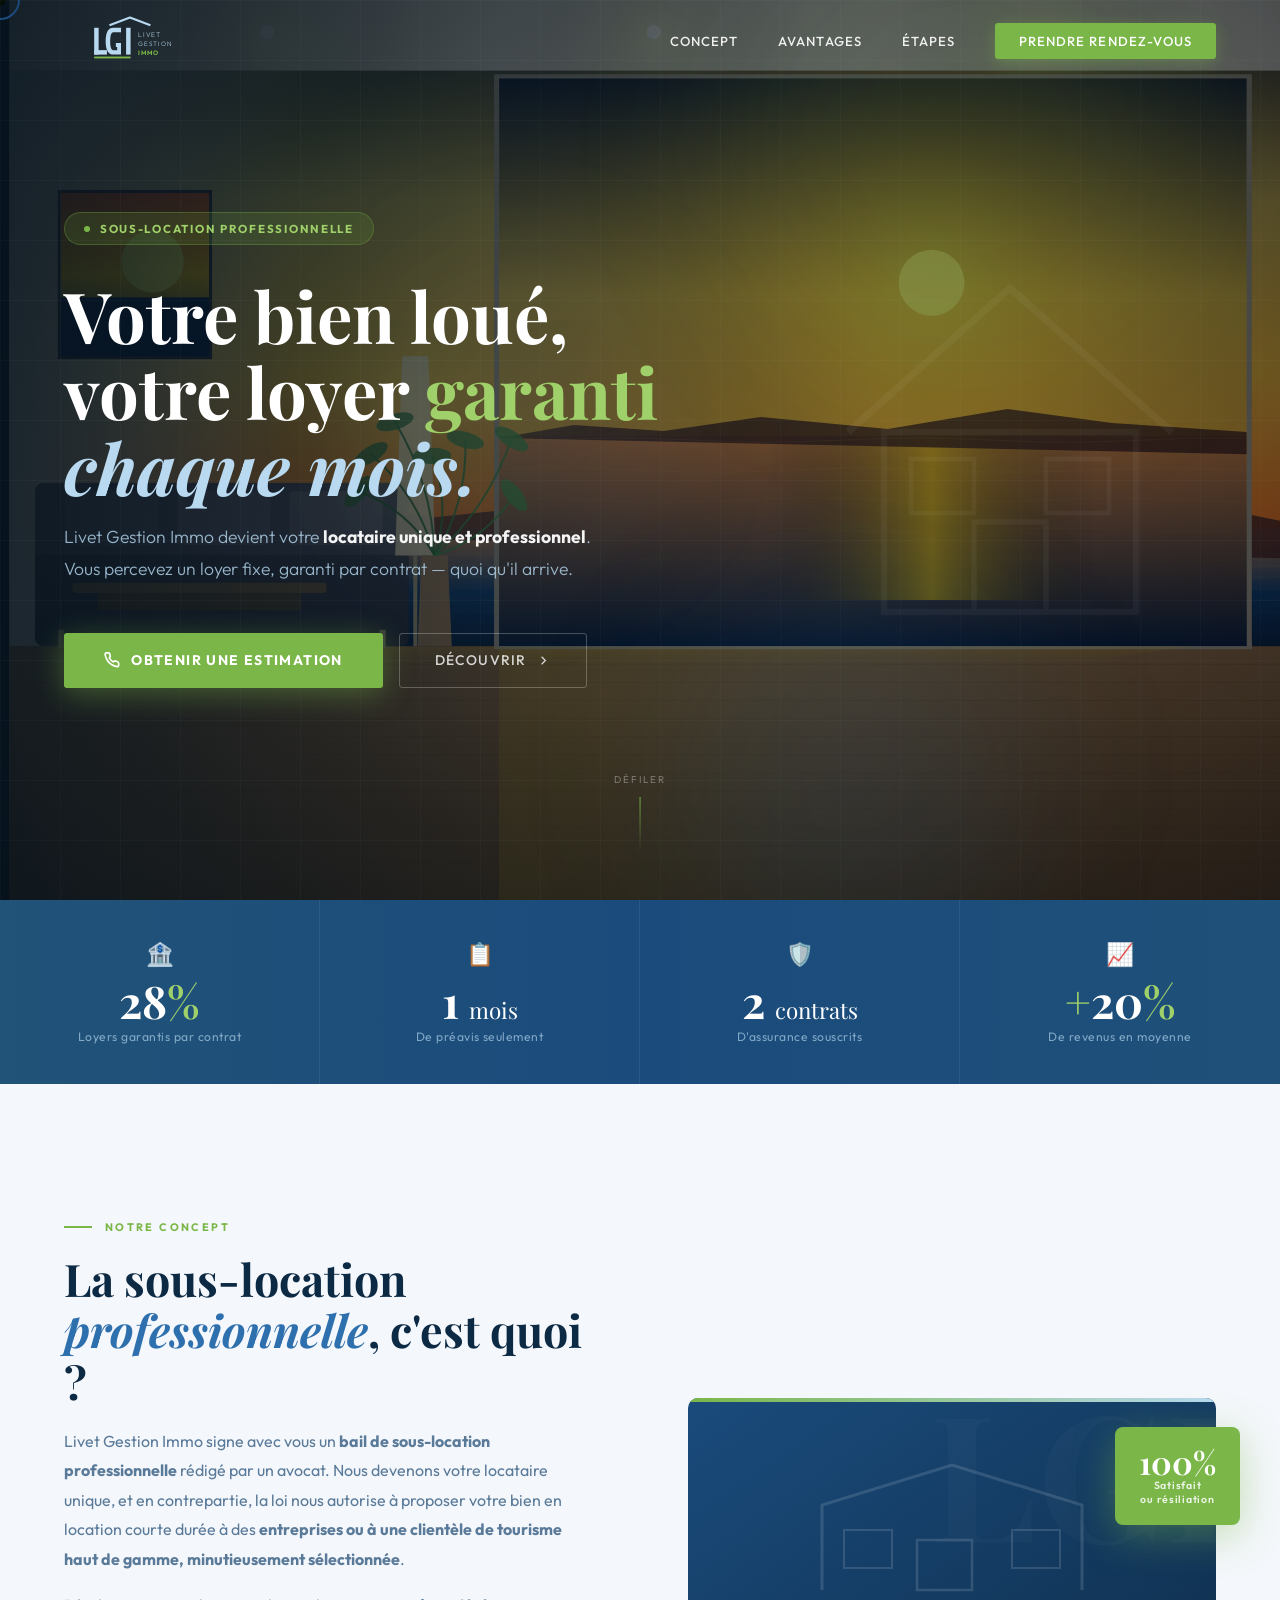
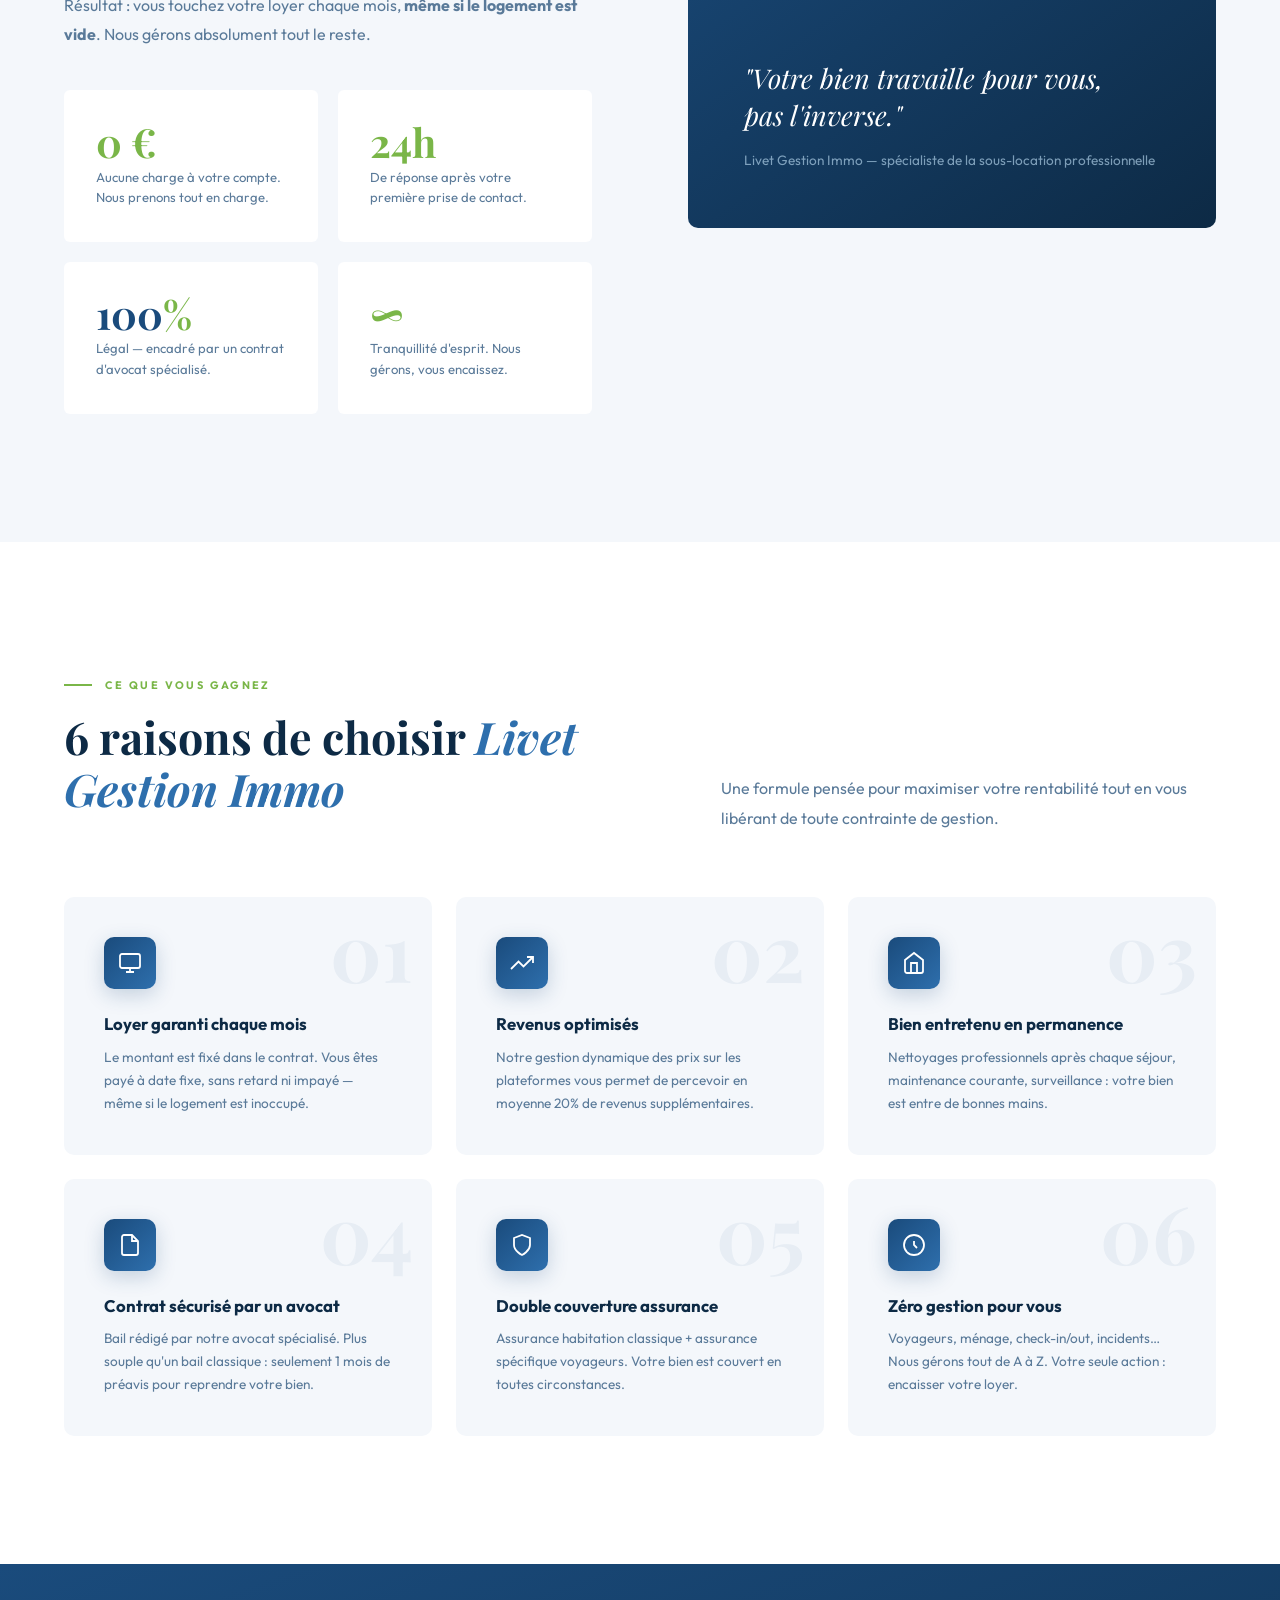
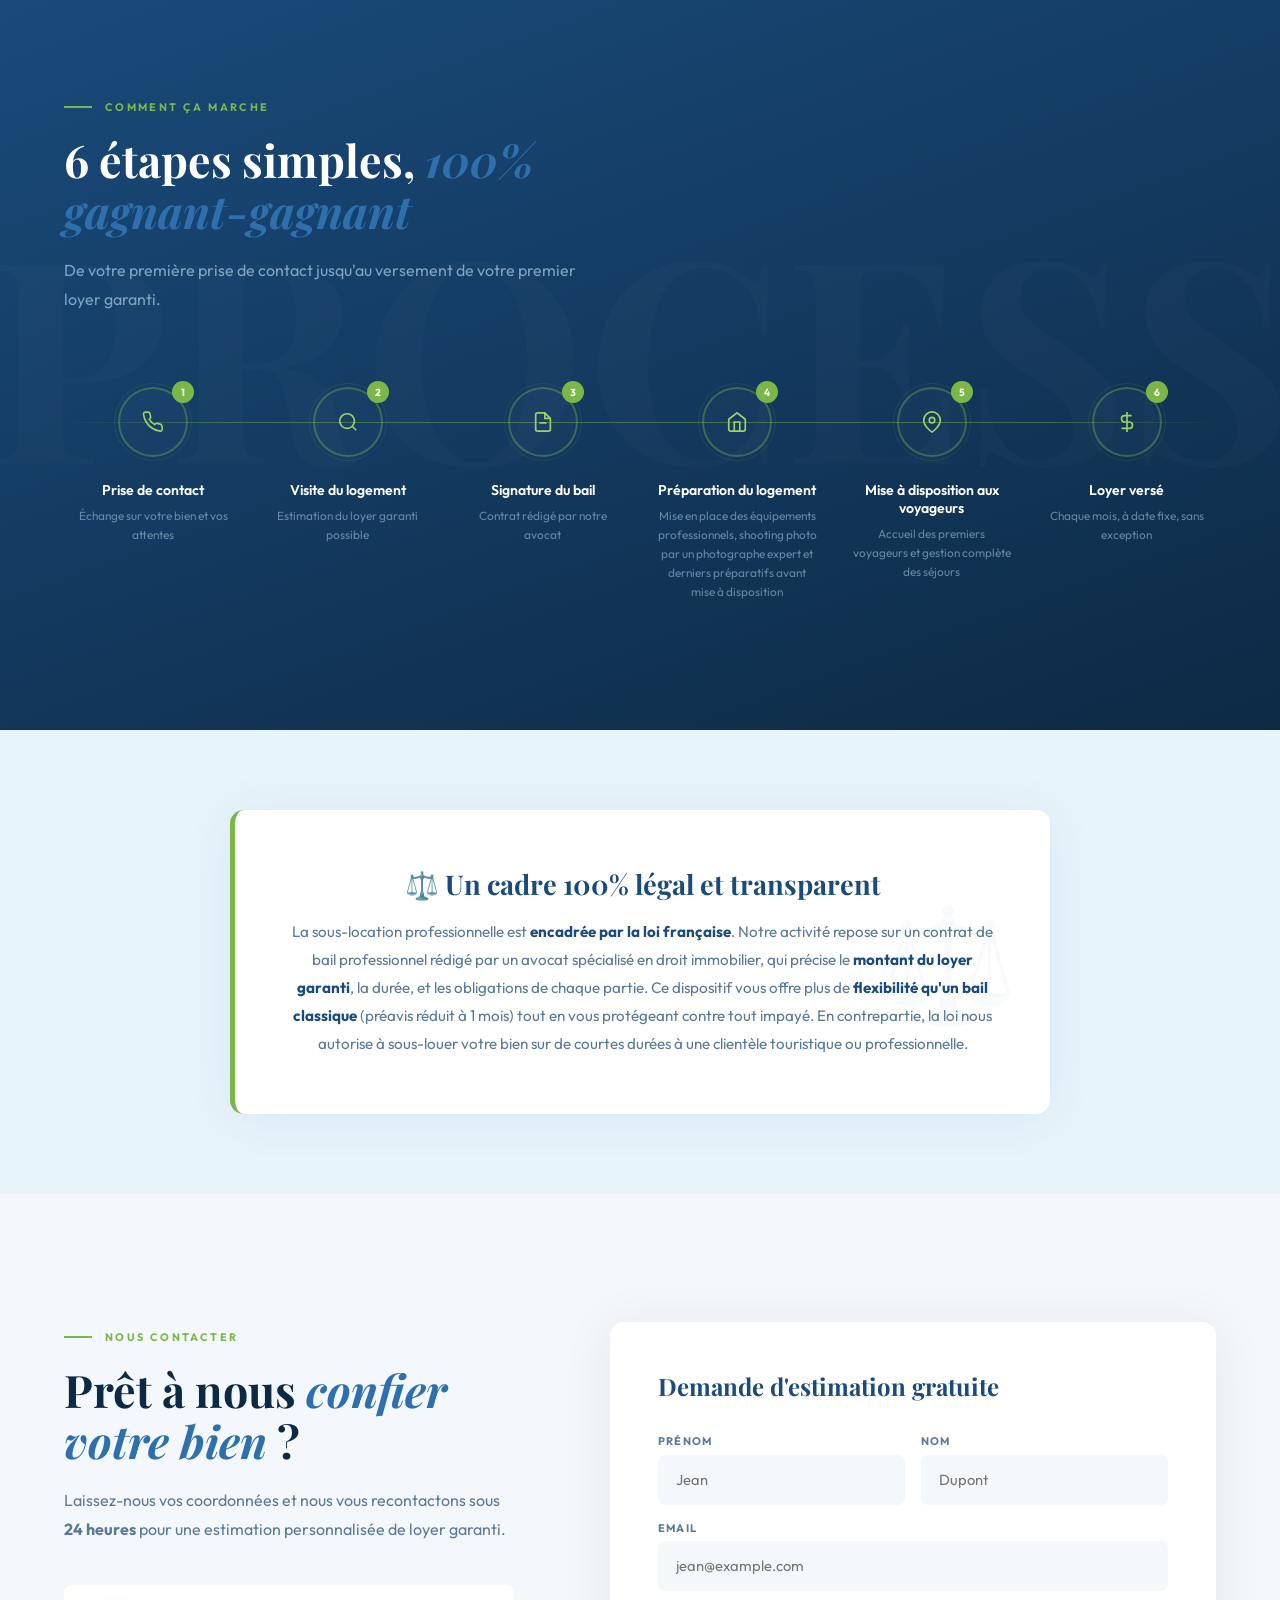
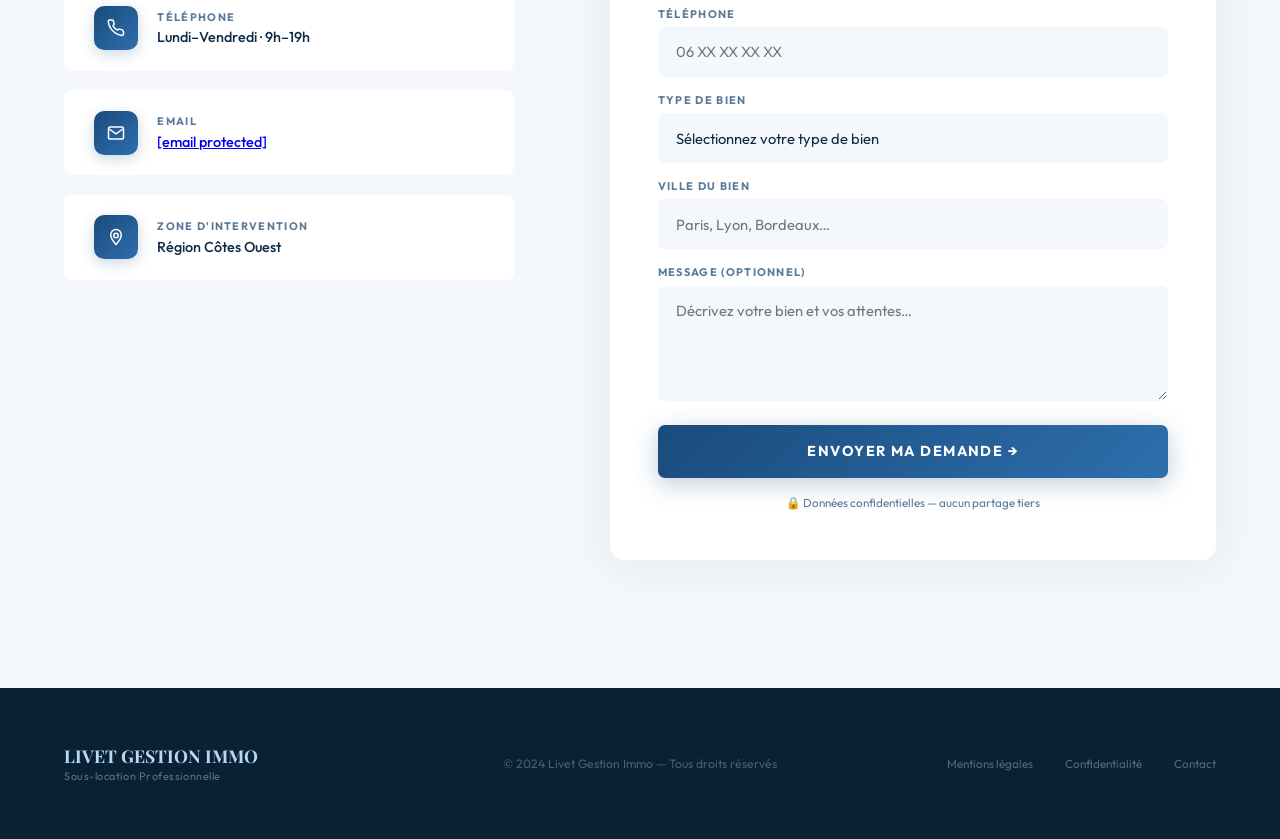
==== index.html @ 33d18ec4 "Add files via upload" ====
<!DOCTYPE html>
<html lang="fr">
<head>
<meta charset="UTF-8"/>
<meta name="viewport" content="width=device-width, initial-scale=1.0"/>
<title>Livet Gestion Immo — Sous-location Professionnelle</title>
<link href="https://fonts.googleapis.com/css2?family=Outfit:wght@200;300;400;500;600;700;800&family=Playfair+Display:ital,wght@0,400;0,700;1,400;1,600&display=swap" rel="stylesheet"/>
<style>
*,*::before,*::after{box-sizing:border-box;margin:0;padding:0;}
:root{
  --bleu:#1a4b7c;
  --bleu-clair:#2e6fad;
  --bleu-sky:#b8d9f0;
  --bleu-pale:#e8f4fb;
  --vert:#7ab648;
  --vert-clair:#9fd06a;
  --blanc:#ffffff;
  --gris:#f4f7fb;
  --texte:#0d2a45;
  --texte-soft:#5a7a99;
}
html{scroll-behavior:smooth;}
body{font-family:'Outfit',sans-serif;background:var(--blanc);color:var(--texte);overflow-x:hidden;}

/* CURSOR */
.cursor{position:fixed;width:12px;height:12px;background:var(--vert);border-radius:50%;pointer-events:none;z-index:9999;transform:translate(-50%,-50%);transition:width .3s,height .3s,transform .2s;mix-blend-mode:multiply;}
.cursor-ring{position:fixed;width:40px;height:40px;border:2px solid var(--bleu);border-radius:50%;pointer-events:none;z-index:9998;transform:translate(-50%,-50%);transition:width .3s,height .3s;}

/* NAV */
nav{position:fixed;top:0;left:0;right:0;z-index:500;padding:0 5%;height:80px;display:flex;align-items:center;justify-content:space-between;transition:background .4s,box-shadow .4s,height .4s;}
nav.scrolled{background:rgba(255,255,255,.97);box-shadow:0 2px 40px rgba(26,75,124,.12);height:66px;}
.nav-logo svg{height:46px;transition:height .3s;}
nav.scrolled .nav-logo svg{height:38px;}
.nav-links{display:flex;gap:2.5rem;list-style:none;}
.nav-links a{color:rgba(255,255,255,.9);font-size:.82rem;font-weight:500;letter-spacing:.08em;text-transform:uppercase;text-decoration:none;position:relative;transition:color .3s;}
nav.scrolled .nav-links a{color:var(--texte);}
.nav-links a::after{content:'';position:absolute;bottom:-4px;left:0;right:0;height:2px;background:var(--vert);transform:scaleX(0);transition:transform .3s;}
.nav-links a:hover::after{transform:scaleX(1);}
.nav-cta{background:var(--vert) !important;color:var(--blanc) !important;padding:.65rem 1.5rem;font-weight:700;border-radius:3px;box-shadow:0 4px 15px rgba(122,182,72,.35);transition:background .3s,transform .2s,box-shadow .3s !important;}
.nav-cta:hover{background:var(--vert-clair) !important;transform:translateY(-2px);box-shadow:0 8px 25px rgba(122,182,72,.5) !important;}
.nav-cta::after{display:none !important;}

/* HERO */
#hero{min-height:100vh;background:#071520;position:relative;overflow:hidden;display:flex;align-items:center;padding:0 5%;}
#heroCanvas{position:absolute;inset:0;width:100%;height:100%;z-index:0;display:block;}
.hero-overlay{position:absolute;inset:0;background:linear-gradient(105deg,rgba(7,21,32,.88) 0%,rgba(7,21,32,.6) 45%,rgba(7,21,32,.28) 100%);z-index:1;pointer-events:none;}
.hero-grid{position:absolute;inset:0;background-image:linear-gradient(rgba(184,217,240,.03) 1px,transparent 1px),linear-gradient(90deg,rgba(184,217,240,.03) 1px,transparent 1px);background-size:60px 60px;animation:gridSlide 20s linear infinite;z-index:2;}
@keyframes gridSlide{0%{background-position:0 0;}100%{background-position:60px 60px;}}
.particles{position:absolute;inset:0;overflow:hidden;pointer-events:none;z-index:3;}
.particle{position:absolute;border-radius:50%;animation:pFloat linear infinite;opacity:0;}
@keyframes pFloat{0%{transform:translateY(100vh) scale(0);opacity:0;}10%{opacity:.6;}90%{opacity:.3;}100%{transform:translateY(-10vh) scale(1);opacity:0;}}
.blob{position:absolute;border-radius:50%;filter:blur(80px);animation:bPulse 6s ease-in-out infinite;pointer-events:none;z-index:2;}
.b1{width:500px;height:500px;background:rgba(122,182,72,.07);top:-100px;right:5%;}
.b2{width:350px;height:350px;background:rgba(46,111,173,.12);bottom:-50px;right:20%;animation-delay:-3s;}
.b3{width:280px;height:280px;background:rgba(184,217,240,.05);top:30%;left:30%;animation-delay:-1.5s;}
@keyframes bPulse{0%,100%{transform:scale(1);}50%{transform:scale(1.18) rotate(8deg);}}
.hero-house-svg{position:absolute;right:7%;top:50%;transform:translateY(-50%);width:360px;height:360px;opacity:.04;animation:hFloat 8s ease-in-out infinite;z-index:3;}
@keyframes hFloat{0%,100%{transform:translateY(-50%);}50%{transform:translateY(calc(-50% - 20px));}}
.hero-content{position:relative;z-index:5;max-width:680px;}
.hero-badge{display:inline-flex;align-items:center;gap:.6rem;background:rgba(122,182,72,.15);border:1px solid rgba(122,182,72,.3);color:var(--vert-clair);padding:.5rem 1.2rem;border-radius:50px;font-size:.72rem;font-weight:700;letter-spacing:.15em;text-transform:uppercase;margin-bottom:2rem;animation:bPop .8s cubic-bezier(0.34,1.56,0.64,1) .3s both;}
.badge-dot{width:6px;height:6px;background:var(--vert);border-radius:50%;animation:blink 1.5s ease-in-out infinite;}
@keyframes blink{0%,100%{opacity:1;}50%{opacity:.15;}}
@keyframes bPop{from{opacity:0;transform:scale(.5) translateY(12px);}to{opacity:1;transform:scale(1) translateY(0);}}
.hero-title{font-family:'Playfair Display',serif;font-size:clamp(2.8rem,5.5vw,5.2rem);font-weight:700;color:var(--blanc);line-height:1.08;margin-bottom:1rem;animation:sUp .9s cubic-bezier(0.16,1,0.3,1) .5s both;}
.hero-title .accent{color:var(--vert-clair);}
.hero-title .italic{font-style:italic;color:var(--bleu-sky);}
@keyframes sUp{from{opacity:0;transform:translateY(50px);}to{opacity:1;transform:translateY(0);}}
.hero-sub{font-size:1.1rem;font-weight:300;color:rgba(184,217,240,.8);line-height:1.8;margin-bottom:3rem;max-width:540px;animation:sUp .9s cubic-bezier(0.16,1,0.3,1) .7s both;}
.hero-sub strong{color:rgba(255,255,255,.95);}
.hero-btns{display:flex;gap:1rem;flex-wrap:wrap;animation:sUp .9s cubic-bezier(0.16,1,0.3,1) .9s both;}
.btn-main{background:var(--vert);color:var(--blanc);padding:1.1rem 2.5rem;font-weight:700;font-size:.87rem;letter-spacing:.1em;text-transform:uppercase;text-decoration:none;border-radius:3px;border:none;cursor:pointer;box-shadow:0 6px 30px rgba(122,182,72,.4);transition:all .3s;display:inline-flex;align-items:center;gap:.7rem;position:relative;overflow:hidden;}
.btn-main::before{content:'';position:absolute;inset:0;background:linear-gradient(90deg,transparent,rgba(255,255,255,.18),transparent);transform:translateX(-100%);transition:transform .5s;}
.btn-main:hover::before{transform:translateX(100%);}
.btn-main:hover{transform:translateY(-3px);box-shadow:0 14px 40px rgba(122,182,72,.55);}
.btn-outline{background:transparent;color:rgba(255,255,255,.8);padding:1.1rem 2.2rem;font-weight:500;font-size:.87rem;letter-spacing:.08em;text-transform:uppercase;text-decoration:none;border:1px solid rgba(255,255,255,.25);border-radius:3px;transition:all .3s;display:inline-flex;align-items:center;gap:.6rem;}
.btn-outline:hover{border-color:var(--bleu-sky);color:var(--bleu-sky);transform:translateY(-3px);}
.scroll-ind{position:absolute;bottom:3rem;left:50%;transform:translateX(-50%);display:flex;flex-direction:column;align-items:center;gap:.7rem;cursor:pointer;animation:fadeIn 1s 1.5s both;z-index:5;}
@keyframes fadeIn{from{opacity:0;}to{opacity:1;}}
.scroll-line{width:1px;height:55px;background:linear-gradient(var(--vert),transparent);animation:sDown 1.5s ease-in-out infinite;}
@keyframes sDown{0%{transform:scaleY(0);transform-origin:top;}50%{transform:scaleY(1);transform-origin:top;}51%{transform-origin:bottom;}100%{transform:scaleY(0);transform-origin:bottom;}}
.scroll-txt{font-size:.62rem;letter-spacing:.2em;text-transform:uppercase;color:rgba(255,255,255,.35);}

/* STATS */
.stats-band{background:var(--bleu);display:grid;grid-template-columns:repeat(4,1fr);position:relative;overflow:hidden;}
.stats-band::before{content:'';position:absolute;inset:0;background:linear-gradient(90deg,rgba(122,182,72,.07),transparent 50%,rgba(122,182,72,.05));}
.stat-item{padding:2.5rem 2rem;text-align:center;border-right:1px solid rgba(255,255,255,.07);position:relative;z-index:1;transition:background .3s;}
.stat-item:last-child{border-right:none;}
.stat-item:hover{background:rgba(255,255,255,.04);}
.stat-emoji{font-size:1.4rem;margin-bottom:.7rem;}
.stat-num{font-family:'Playfair Display',serif;font-size:2.8rem;font-weight:700;color:var(--blanc);line-height:1;margin-bottom:.3rem;}
.stat-num .g{color:var(--vert-clair);}
.stat-lbl{font-size:.76rem;font-weight:400;color:rgba(184,217,240,.65);letter-spacing:.04em;}

/* SECTIONS */
section{padding:8rem 5%;}
.s-label{display:inline-flex;align-items:center;gap:.8rem;font-size:.68rem;font-weight:700;letter-spacing:.22em;text-transform:uppercase;color:var(--vert);margin-bottom:1.2rem;}
.s-label::before{content:'';width:28px;height:2px;background:var(--vert);}
.s-title{font-family:'Playfair Display',serif;font-size:clamp(2rem,3.5vw,3.2rem);font-weight:700;line-height:1.15;color:var(--texte);margin-bottom:1.2rem;}
.s-title em{font-style:italic;color:var(--bleu-clair);}
.s-body{font-size:1rem;line-height:1.85;color:var(--texte-soft);max-width:540px;}

/* ABOUT */
#about{background:var(--gris);display:grid;grid-template-columns:1fr 1fr;gap:6rem;align-items:center;}
.num-cards{display:grid;grid-template-columns:1fr 1fr;gap:1.2rem;margin-top:2.5rem;}
.nc{background:var(--blanc);padding:2rem;border-radius:6px;border-bottom:3px solid transparent;transition:border-color .3s,transform .3s,box-shadow .3s;position:relative;overflow:hidden;}
.nc::after{content:'';position:absolute;inset:0;background:linear-gradient(135deg,rgba(122,182,72,.04),transparent);opacity:0;transition:opacity .3s;}
.nc:hover{border-color:var(--vert);transform:translateY(-4px);box-shadow:0 14px 40px rgba(26,75,124,.1);}
.nc:hover::after{opacity:1;}
.nc-big{font-family:'Playfair Display',serif;font-size:2.5rem;font-weight:700;color:var(--bleu);line-height:1;margin-bottom:.3rem;}
.nc-big .g{color:var(--vert);}
.nc-desc{font-size:.82rem;color:var(--texte-soft);line-height:1.55;}
.about-card-wrap{position:relative;}
.about-main{background:linear-gradient(145deg,var(--bleu),#0d2a45);border-radius:10px;padding:3.5rem;min-height:430px;display:flex;flex-direction:column;justify-content:flex-end;position:relative;overflow:hidden;}
.about-main::before{content:'LGI';position:absolute;top:-1rem;right:-1rem;font-family:'Playfair Display',serif;font-size:11rem;font-weight:700;color:rgba(255,255,255,.025);line-height:1;pointer-events:none;}
.about-stripe{position:absolute;top:0;left:0;right:0;height:4px;background:linear-gradient(90deg,var(--vert),var(--bleu-sky),var(--vert));background-size:200%;animation:strMove 3s linear infinite;}
@keyframes strMove{0%{background-position:0%;}100%{background-position:200%;}}
.about-quote{font-family:'Playfair Display',serif;font-size:1.7rem;color:var(--blanc);font-weight:400;font-style:italic;margin-bottom:1rem;line-height:1.35;}
.about-sub-text{font-size:.85rem;color:rgba(184,217,240,.65);line-height:1.65;}
.float-badge{position:absolute;top:1.8rem;right:-1.5rem;background:var(--vert);color:var(--blanc);padding:1.2rem 1.5rem;border-radius:8px;text-align:center;box-shadow:0 10px 40px rgba(122,182,72,.4);animation:bWiggle 4s ease-in-out infinite;}
@keyframes bWiggle{0%,100%{transform:rotate(-2deg) translateY(0);}50%{transform:rotate(2deg) translateY(-8px);}}
.fb-num{font-family:'Playfair Display',serif;font-size:2rem;font-weight:700;line-height:1;}
.fb-lbl{font-size:.66rem;font-weight:600;letter-spacing:.07em;opacity:.85;}

/* AVANTAGES */
#avantages{background:var(--blanc);}
.av-intro{display:grid;grid-template-columns:1.2fr 1fr;gap:4rem;align-items:end;margin-bottom:4rem;}
.av-grid{display:grid;grid-template-columns:repeat(3,1fr);gap:1.5rem;}
.av-card{background:var(--gris);border-radius:10px;padding:2.5rem;position:relative;overflow:hidden;transition:transform .4s cubic-bezier(0.34,1.56,0.64,1),box-shadow .4s;cursor:default;}
.av-card::after{content:'';position:absolute;bottom:0;left:0;right:0;height:3px;background:linear-gradient(90deg,var(--bleu),var(--vert));transform:scaleX(0);transform-origin:left;transition:transform .4s;}
.av-card:hover{transform:translateY(-10px) scale(1.01);box-shadow:0 24px 60px rgba(26,75,124,.12);}
.av-card:hover::after{transform:scaleX(1);}
.av-num{font-family:'Playfair Display',serif;font-size:5rem;font-weight:700;color:rgba(26,75,124,.055);line-height:1;position:absolute;top:.8rem;right:1.2rem;}
.av-ico{width:52px;height:52px;background:linear-gradient(135deg,var(--bleu),var(--bleu-clair));border-radius:10px;display:flex;align-items:center;justify-content:center;margin-bottom:1.5rem;box-shadow:0 6px 20px rgba(26,75,124,.22);transition:transform .3s;}
.av-card:hover .av-ico{transform:rotate(-8deg) scale(1.1);}
.av-ico svg{width:24px;height:24px;stroke:var(--blanc);fill:none;stroke-width:1.8;}
.av-title{font-size:1.05rem;font-weight:700;color:var(--texte);margin-bottom:.7rem;}
.av-desc{font-size:.85rem;color:var(--texte-soft);line-height:1.7;}

/* PROCESS */
#process{background:linear-gradient(160deg,var(--bleu),#0d2a45);position:relative;overflow:hidden;}
#process .s-title{color:var(--blanc);}
#process .s-body{color:rgba(184,217,240,.65);}
.proc-bg{position:absolute;top:50%;left:50%;transform:translate(-50%,-50%);font-family:'Playfair Display',serif;font-size:22vw;font-weight:700;color:rgba(255,255,255,.015);white-space:nowrap;pointer-events:none;animation:bgDrift 15s ease-in-out infinite;}
@keyframes bgDrift{0%,100%{transform:translate(-50%,-50%) scale(1);}50%{transform:translate(-50%,-52%) scale(1.04);}}
.proc-wrap{margin-top:4.5rem;position:relative;}
.proc-line{position:absolute;top:35px;left:0;right:0;height:1px;background:linear-gradient(90deg,transparent,rgba(122,182,72,.45) 15%,rgba(122,182,72,.45) 85%,transparent);}
.proc-grid{display:grid;grid-template-columns:repeat(6,1fr);gap:1rem;position:relative;z-index:1;}
.proc-step{display:flex;flex-direction:column;align-items:center;text-align:center;padding:0 .5rem;}
.proc-dot{width:70px;height:70px;border:2px solid rgba(122,182,72,.38);border-radius:50%;display:flex;align-items:center;justify-content:center;margin-bottom:1.5rem;background:rgba(255,255,255,.02);position:relative;transition:all .4s;}
.proc-dot::before{content:'';position:absolute;inset:-6px;border-radius:50%;border:1px solid rgba(122,182,72,.13);animation:ringP 2s ease-in-out infinite;}
.proc-step:nth-child(2) .proc-dot::before{animation-delay:.33s;}
.proc-step:nth-child(3) .proc-dot::before{animation-delay:.66s;}
.proc-step:nth-child(4) .proc-dot::before{animation-delay:1s;}
.proc-step:nth-child(5) .proc-dot::before{animation-delay:1.33s;}
.proc-step:nth-child(6) .proc-dot::before{animation-delay:1.66s;}
@keyframes ringP{0%,100%{transform:scale(1);opacity:1;}50%{transform:scale(1.25);opacity:0;}}
.proc-dot:hover{background:var(--vert);border-color:var(--vert);transform:scale(1.12);}
.proc-dot svg{width:22px;height:22px;stroke:var(--vert-clair);fill:none;stroke-width:1.8;transition:stroke .3s;}
.proc-dot:hover svg{stroke:var(--blanc);}
.proc-n{position:absolute;top:-8px;right:-8px;width:22px;height:22px;background:var(--vert);border-radius:50%;font-size:.64rem;font-weight:700;color:var(--blanc);display:flex;align-items:center;justify-content:center;}
.proc-title{font-size:.88rem;font-weight:600;color:var(--blanc);margin-bottom:.5rem;}
.proc-desc{font-size:.74rem;color:rgba(184,217,240,.5);line-height:1.6;}

/* LEGAL */
#legal{background:var(--bleu-pale);padding:5rem 5%;text-align:center;}
.legal-box{max-width:820px;margin:0 auto;background:var(--blanc);border-radius:14px;padding:3.5rem;border-left:5px solid var(--vert);box-shadow:0 4px 50px rgba(26,75,124,.07);position:relative;overflow:hidden;}
.legal-box::before{content:'⚖️';position:absolute;right:2rem;top:50%;transform:translateY(-50%);font-size:7rem;opacity:.04;pointer-events:none;}
.legal-ttl{font-family:'Playfair Display',serif;font-size:1.7rem;color:var(--bleu);margin-bottom:1rem;font-weight:700;}
.legal-txt{font-size:.95rem;color:var(--texte-soft);line-height:1.85;}
.legal-txt strong{color:var(--bleu);}

/* CONTACT */
#contact{background:var(--gris);display:grid;grid-template-columns:1fr 1fr;gap:6rem;align-items:start;}
.ci-list{display:flex;flex-direction:column;gap:1.2rem;margin-top:2.5rem;}
.ci{display:flex;align-items:center;gap:1.2rem;background:var(--blanc);padding:1.3rem 1.7rem;border-radius:8px;transition:transform .3s,box-shadow .3s,border-color .3s;border-left:3px solid transparent;}
.ci:hover{transform:translateX(7px);box-shadow:0 8px 30px rgba(26,75,124,.09);border-color:var(--vert);}
.ci-ico{width:44px;height:44px;min-width:44px;background:linear-gradient(135deg,var(--bleu),var(--bleu-clair));border-radius:10px;display:flex;align-items:center;justify-content:center;box-shadow:0 4px 14px rgba(26,75,124,.22);}
.ci-ico svg{width:18px;height:18px;stroke:var(--blanc);fill:none;stroke-width:2;}
.ci-txt strong{display:block;font-size:.68rem;letter-spacing:.12em;text-transform:uppercase;color:var(--texte-soft);margin-bottom:.15rem;}
.ci-txt span{font-size:.9rem;font-weight:500;color:var(--texte);}
.cf{background:var(--blanc);border-radius:14px;padding:3rem;box-shadow:0 4px 50px rgba(26,75,124,.08);}
.cf-title{font-family:'Playfair Display',serif;font-size:1.5rem;color:var(--bleu);margin-bottom:2rem;font-weight:700;}
.fg2{display:flex;flex-direction:column;gap:.4rem;margin-bottom:1rem;}
.fg2 label{font-size:.69rem;letter-spacing:.12em;text-transform:uppercase;color:var(--texte-soft);font-weight:700;}
.fg2 input,.fg2 select,.fg2 textarea{background:var(--gris);border:1.5px solid transparent;border-radius:7px;padding:.9rem 1.1rem;font-family:'Outfit',sans-serif;font-size:.92rem;color:var(--texte);outline:none;transition:border-color .3s,box-shadow .3s,background .3s;-webkit-appearance:none;}
.fg2 input:focus,.fg2 select:focus,.fg2 textarea:focus{border-color:var(--bleu-clair);background:var(--blanc);box-shadow:0 0 0 4px rgba(46,111,173,.1);}
.fg2 textarea{resize:vertical;min-height:115px;}
.fg-row{display:grid;grid-template-columns:1fr 1fr;gap:1rem;}
.sub-btn{width:100%;background:linear-gradient(135deg,var(--bleu),var(--bleu-clair));color:var(--blanc);border:none;cursor:pointer;padding:1.1rem 2rem;font-family:'Outfit',sans-serif;font-size:.9rem;font-weight:700;letter-spacing:.1em;text-transform:uppercase;border-radius:7px;box-shadow:0 6px 25px rgba(26,75,124,.28);transition:all .3s;position:relative;overflow:hidden;margin-top:.5rem;}
.sub-btn::before{content:'';position:absolute;inset:0;background:linear-gradient(90deg,transparent,rgba(255,255,255,.12),transparent);transform:translateX(-100%);transition:transform .5s;}
.sub-btn:hover::before{transform:translateX(100%);}
.sub-btn:hover{transform:translateY(-2px);box-shadow:0 14px 40px rgba(26,75,124,.38);}
.form-note{font-size:.73rem;color:var(--texte-soft);text-align:center;margin-top:1rem;line-height:1.55;}

/* FOOTER */
footer{background:#0a2035;padding:3.5rem 5%;display:grid;grid-template-columns:1fr auto 1fr;align-items:center;gap:2rem;}
.fl-brand{font-family:'Playfair Display',serif;font-size:1.1rem;color:var(--bleu-sky);font-weight:700;}
.fl-brand span{display:block;font-size:.68rem;color:rgba(184,217,240,.45);font-family:'Outfit',sans-serif;font-weight:400;letter-spacing:.05em;margin-top:.1rem;}
.fl-copy{font-size:.76rem;color:rgba(255,255,255,.28);text-align:center;}
.fl-links{display:flex;gap:2rem;justify-content:flex-end;}
.fl-links a{font-size:.73rem;color:rgba(255,255,255,.32);text-decoration:none;transition:color .3s;}
.fl-links a:hover{color:var(--vert-clair);}

/* REVEAL */
.rev{opacity:0;transform:translateY(40px);transition:opacity .8s cubic-bezier(0.16,1,0.3,1),transform .8s cubic-bezier(0.16,1,0.3,1);}
.rev.on{opacity:1;transform:translateY(0);}
.rev-l{opacity:0;transform:translateX(-50px);transition:opacity .8s cubic-bezier(0.16,1,0.3,1),transform .8s cubic-bezier(0.16,1,0.3,1);}
.rev-l.on{opacity:1;transform:translateX(0);}
.rev-r{opacity:0;transform:translateX(50px);transition:opacity .8s cubic-bezier(0.16,1,0.3,1),transform .8s cubic-bezier(0.16,1,0.3,1);}
.rev-r.on{opacity:1;transform:translateX(0);}
.d1{transition-delay:.1s!important;}.d2{transition-delay:.2s!important;}.d3{transition-delay:.3s!important;}
.d4{transition-delay:.4s!important;}.d5{transition-delay:.5s!important;}.d6{transition-delay:.6s!important;}

/* RESPONSIVE */
@media(max-width:1100px){
  .proc-grid{grid-template-columns:repeat(3,1fr);}
  .proc-line{display:none;}
  .av-grid{grid-template-columns:repeat(2,1fr);}
}
@media(max-width:900px){
  nav{padding:0 1.5rem;}
  .nav-links{display:none;}
  #about,#contact{grid-template-columns:1fr;gap:3rem;padding:5rem 5%;}
  .av-intro{grid-template-columns:1fr;}
  .about-card-wrap{display:none;}
  .stats-band{grid-template-columns:repeat(2,1fr);}
  .proc-grid{grid-template-columns:repeat(2,1fr);}
  footer{grid-template-columns:1fr;text-align:center;}
  .fl-links{justify-content:center;}
  .av-grid{grid-template-columns:1fr;}
  .fg-row{grid-template-columns:1fr;}
  .hero-house-svg{display:none;}
}
</style>
</head>
<body>

<div class="cursor" id="cur"></div>
<div class="cursor-ring" id="curRing"></div>

<!-- NAV -->
<nav id="nav">
  <a class="nav-logo" href="#">
    <svg width="160" height="52" viewBox="0 0 220 72" fill="none" xmlns="http://www.w3.org/2000/svg">
      <!-- Toit -->
      <polyline points="56,16 88,4 120,16" stroke="#b8d9f0" stroke-width="3.5" stroke-linejoin="round" fill="none"/>
      <!-- L -->
      <rect x="32" y="20" width="7" height="42" fill="#b8d9f0"/>
      <rect x="32" y="55" width="20" height="7" fill="#b8d9f0"/>
      <!-- G -->
      <path d="M62 20 Q50,20 50,41 Q50,62 62,62 L74,62 L74,44 L66,44 L66,50 L68,50 L68,55 L62,55 Q57,55 57,41 Q57,27 62,27 L74,27 L74,20 Z" fill="#b8d9f0"/>
      <!-- I -->
      <rect x="82" y="20" width="7" height="42" fill="#b8d9f0"/>
      <!-- barre verte -->
      <rect x="32" y="65" width="57" height="3" fill="#7ab648"/>
      <!-- texte -->
      <text x="100" y="34" fill="rgba(184,217,240,0.9)" font-family="Outfit,sans-serif" font-size="10.5" font-weight="300" letter-spacing="1.5">LIVET</text>
      <text x="100" y="48" fill="rgba(184,217,240,0.9)" font-family="Outfit,sans-serif" font-size="10" font-weight="300" letter-spacing="1.5">GESTION</text>
      <text x="100" y="62" fill="#7ab648" font-family="Outfit,sans-serif" font-size="10" font-weight="700" letter-spacing="2">IMMO</text>
    </svg>
  </a>
  <ul class="nav-links">
    <li><a href="#about">Concept</a></li>
    <li><a href="#avantages">Avantages</a></li>
    <li><a href="#process">Étapes</a></li>
    <li><a href="#contact" class="nav-cta">Prendre rendez-vous</a></li>
  </ul>
</nav>

<!-- HERO -->
<section id="hero">
  <canvas id="heroCanvas"></canvas>
  <div class="hero-overlay"></div>
  <div class="hero-grid"></div>
  <div class="particles" id="pc"></div>
  <div class="blob b1"></div>
  <div class="blob b2"></div>
  <div class="blob b3"></div>
  <svg class="hero-house-svg" viewBox="0 0 200 200" fill="none" xmlns="http://www.w3.org/2000/svg">
    <polyline points="10,90 100,10 190,90" stroke="white" stroke-width="4" stroke-linejoin="round"/>
    <rect x="30" y="90" width="140" height="100" stroke="white" stroke-width="3.5"/>
    <rect x="80" y="140" width="40" height="50" stroke="white" stroke-width="3"/>
    <rect x="45" y="105" width="35" height="30" stroke="white" stroke-width="2.5"/>
    <rect x="120" y="105" width="35" height="30" stroke="white" stroke-width="2.5"/>
  </svg>
  <div class="hero-content">
    <div class="hero-badge"><div class="badge-dot"></div>Sous-location professionnelle</div>
    <h1 class="hero-title">
      Votre bien loué,<br>
      votre loyer <span class="accent">garanti</span><br>
      <span class="italic">chaque mois.</span>
    </h1>
    <p class="hero-sub">
      Livet Gestion Immo devient votre <strong>locataire unique et professionnel</strong>. Vous percevez un loyer fixe, garanti par contrat — quoi qu'il arrive.
    </p>
    <div class="hero-btns">
      <a href="#contact" class="btn-main">
        <svg width="16" height="16" viewBox="0 0 24 24" fill="none" stroke="currentColor" stroke-width="2.5"><path d="M22 16.92v3a2 2 0 0 1-2.18 2 19.79 19.79 0 0 1-8.63-3.07A19.5 19.5 0 0 1 4.69 12 19.79 19.79 0 0 1 1.65 3.42 2 2 0 0 1 3.62 1.25h3a2 2 0 0 1 2 1.72c.127.96.361 1.903.7 2.81a2 2 0 0 1-.45 2.11L7.91 8.85a16 16 0 0 0 6 6l.91-.91a2 2 0 0 1 2.11-.45c.907.339 1.85.573 2.81.7a2 2 0 0 1 1.72 2.02z"/></svg>
        Obtenir une estimation
      </a>
      <a href="#about" class="btn-outline">
        Découvrir
        <svg width="15" height="15" viewBox="0 0 24 24" fill="none" stroke="currentColor" stroke-width="2"><polyline points="9 18 15 12 9 6"/></svg>
      </a>
    </div>
  </div>
  <div class="scroll-ind" onclick="document.getElementById('stats').scrollIntoView({behavior:'smooth'})">
    <span class="scroll-txt">Défiler</span>
    <div class="scroll-line"></div>
  </div>
</section>

<!-- STATS -->
<div class="stats-band" id="stats">
  <div class="stat-item"><div class="stat-emoji">🏦</div><div class="stat-num"><span class="count" data-t="100">0</span><span class="g">%</span></div><div class="stat-lbl">Loyers garantis par contrat</div></div>
  <div class="stat-item"><div class="stat-emoji">📋</div><div class="stat-num"><span class="count" data-t="1">0</span> <span style="font-size:1.4rem;font-weight:300">mois</span></div><div class="stat-lbl">De préavis seulement</div></div>
  <div class="stat-item"><div class="stat-emoji">🛡️</div><div class="stat-num"><span class="count" data-t="2">0</span> <span style="font-size:1.4rem;font-weight:300">contrats</span></div><div class="stat-lbl">D'assurance souscrits</div></div>
  <div class="stat-item"><div class="stat-emoji">📈</div><div class="stat-num"><span class="g">+</span><span class="count" data-t="20">0</span><span class="g">%</span></div><div class="stat-lbl">De revenus en moyenne</div></div>
</div>

<!-- ABOUT -->
<section id="about">
  <div class="rev-l">
    <p class="s-label">Notre concept</p>
    <h2 class="s-title">La sous-location <em>professionnelle</em>, c'est quoi ?</h2>
    <p class="s-body">Livet Gestion Immo signe avec vous un <strong>bail de sous-location professionnelle</strong> rédigé par un avocat. Nous devenons votre locataire unique, et en contrepartie, la loi nous autorise à proposer votre bien en location courte durée à des <strong>entreprises ou à une clientèle de tourisme haut de gamme, minutieusement sélectionnée</strong>.</p>
    <p class="s-body" style="margin-top:1rem;">Résultat : vous touchez votre loyer chaque mois, <strong>même si le logement est vide</strong>. Nous gérons absolument tout le reste.</p>
    <div class="num-cards">
      <div class="nc"><div class="nc-big"><span class="g">0 €</span></div><div class="nc-desc">Aucune charge à votre compte. Nous prenons tout en charge.</div></div>
      <div class="nc"><div class="nc-big"><span class="g">24h</span></div><div class="nc-desc">De réponse après votre première prise de contact.</div></div>
      <div class="nc"><div class="nc-big">100<span class="g">%</span></div><div class="nc-desc">Légal — encadré par un contrat d'avocat spécialisé.</div></div>
      <div class="nc"><div class="nc-big"><span class="g">∞</span></div><div class="nc-desc">Tranquillité d'esprit. Nous gérons, vous encaissez.</div></div>
    </div>
  </div>
  <div class="about-card-wrap rev-r">
    <div class="about-main">
      <div class="about-stripe"></div>
      <svg style="width:100%;height:170px;opacity:.13;margin-bottom:2.2rem" viewBox="0 0 300 170" fill="none">
        <polyline points="20,135 20,50 150,10 280,50 280,135" stroke="white" stroke-width="3"/>
        <rect x="115" y="85" width="55" height="50" stroke="white" stroke-width="2.5"/>
        <rect x="42" y="75" width="48" height="38" stroke="white" stroke-width="2"/>
        <rect x="210" y="75" width="48" height="38" stroke="white" stroke-width="2"/>
      </svg>
      <div class="about-quote">"Votre bien travaille pour vous,<br>pas l'inverse."</div>
      <div class="about-sub-text">Livet Gestion Immo — spécialiste de la sous-location professionnelle</div>
    </div>
    <div class="float-badge">
      <div class="fb-num">100%</div>
      <div class="fb-lbl">Satisfait<br>ou résiliation</div>
    </div>
  </div>
</section>

<!-- AVANTAGES -->
<section id="avantages">
  <div class="av-intro">
    <div class="rev"><p class="s-label">Ce que vous gagnez</p><h2 class="s-title">6 raisons de choisir <em>Livet Gestion Immo</em></h2></div>
    <p class="s-body rev d2">Une formule pensée pour maximiser votre rentabilité tout en vous libérant de toute contrainte de gestion.</p>
  </div>
  <div class="av-grid">
    <div class="av-card rev d1"><div class="av-num">01</div><div class="av-ico"><svg viewBox="0 0 24 24"><rect x="2" y="3" width="20" height="14" rx="2"/><path d="M8 21h8M12 17v4"/></svg></div><div class="av-title">Loyer garanti chaque mois</div><div class="av-desc">Le montant est fixé dans le contrat. Vous êtes payé à date fixe, sans retard ni impayé — même si le logement est inoccupé.</div></div>
    <div class="av-card rev d2"><div class="av-num">02</div><div class="av-ico"><svg viewBox="0 0 24 24"><polyline points="23 6 13.5 15.5 8.5 10.5 1 18"/><polyline points="17 6 23 6 23 12"/></svg></div><div class="av-title">Revenus optimisés</div><div class="av-desc">Notre gestion dynamique des prix sur les plateformes vous permet de percevoir en moyenne 20% de revenus supplémentaires.</div></div>
    <div class="av-card rev d3"><div class="av-num">03</div><div class="av-ico"><svg viewBox="0 0 24 24"><path d="M3 9l9-7 9 7v11a2 2 0 0 1-2 2H5a2 2 0 0 1-2-2z"/><polyline points="9 22 9 12 15 12 15 22"/></svg></div><div class="av-title">Bien entretenu en permanence</div><div class="av-desc">Nettoyages professionnels après chaque séjour, maintenance courante, surveillance : votre bien est entre de bonnes mains.</div></div>
    <div class="av-card rev d1"><div class="av-num">04</div><div class="av-ico"><svg viewBox="0 0 24 24"><path d="M14 2H6a2 2 0 0 0-2 2v16a2 2 0 0 0 2 2h12a2 2 0 0 0 2-2V8z"/><polyline points="14 2 14 8 20 8"/></svg></div><div class="av-title">Contrat sécurisé par un avocat</div><div class="av-desc">Bail rédigé par notre avocat spécialisé. Plus souple qu'un bail classique : seulement 1 mois de préavis pour reprendre votre bien.</div></div>
    <div class="av-card rev d2"><div class="av-num">05</div><div class="av-ico"><svg viewBox="0 0 24 24"><path d="M12 22s8-4 8-10V5l-8-3-8 3v7c0 6 8 10 8 10z"/></svg></div><div class="av-title">Double couverture assurance</div><div class="av-desc">Assurance habitation classique + assurance spécifique voyageurs. Votre bien est couvert en toutes circonstances.</div></div>
    <div class="av-card rev d3"><div class="av-num">06</div><div class="av-ico"><svg viewBox="0 0 24 24"><circle cx="12" cy="12" r="10"/><path d="M12 8v4l3 3"/></svg></div><div class="av-title">Zéro gestion pour vous</div><div class="av-desc">Voyageurs, ménage, check-in/out, incidents… Nous gérons tout de A à Z. Votre seule action : encaisser votre loyer.</div></div>
  </div>
</section>

<!-- PROCESS -->
<section id="process">
  <div class="proc-bg">PROCESS</div>
  <div class="rev" style="position:relative;z-index:1;max-width:600px;">
    <p class="s-label">Comment ça marche</p>
    <h2 class="s-title">6 étapes simples, <em>100% gagnant-gagnant</em></h2>
    <p class="s-body">De votre première prise de contact jusqu'au versement de votre premier loyer garanti.</p>
  </div>
  <div class="proc-wrap rev">
    <div class="proc-line"></div>
    <div class="proc-grid">
      <div class="proc-step"><div class="proc-dot"><span class="proc-n">1</span><svg viewBox="0 0 24 24"><path d="M22 16.92v3a2 2 0 0 1-2.18 2 19.79 19.79 0 0 1-8.63-3.07A19.5 19.5 0 0 1 4.69 12 19.79 19.79 0 0 1 1.65 3.42 2 2 0 0 1 3.62 1.25h3a2 2 0 0 1 2 1.72c.127.96.361 1.903.7 2.81a2 2 0 0 1-.45 2.11L7.91 8.85a16 16 0 0 0 6 6l.91-.91a2 2 0 0 1 2.11-.45c.907.339 1.85.573 2.81.7a2 2 0 0 1 1.72 2.02z"/></svg></div><div class="proc-title">Prise de contact</div><div class="proc-desc">Échange sur votre bien et vos attentes</div></div>
      <div class="proc-step"><div class="proc-dot"><span class="proc-n">2</span><svg viewBox="0 0 24 24"><circle cx="11" cy="11" r="8"/><line x1="21" y1="21" x2="16.65" y2="16.65"/></svg></div><div class="proc-title">Visite du logement</div><div class="proc-desc">Estimation du loyer garanti possible</div></div>
      <div class="proc-step"><div class="proc-dot"><span class="proc-n">3</span><svg viewBox="0 0 24 24"><path d="M14 2H6a2 2 0 0 0-2 2v16a2 2 0 0 0 2 2h12a2 2 0 0 0 2-2V8z"/><polyline points="14 2 14 8 20 8"/><line x1="16" y1="13" x2="8" y2="13"/></svg></div><div class="proc-title">Signature du bail</div><div class="proc-desc">Contrat rédigé par notre avocat</div></div>
      <div class="proc-step"><div class="proc-dot"><span class="proc-n">4</span><svg viewBox="0 0 24 24"><path d="M3 9l9-7 9 7v11a2 2 0 0 1-2 2H5a2 2 0 0 1-2-2z"/><polyline points="9 22 9 12 15 12 15 22"/></svg></div><div class="proc-title">Préparation du logement</div><div class="proc-desc">Mise en place des équipements professionnels, shooting photo par un photographe expert et derniers préparatifs avant mise à disposition</div></div>
      <div class="proc-step"><div class="proc-dot"><span class="proc-n">5</span><svg viewBox="0 0 24 24"><path d="M21 10c0 7-9 13-9 13s-9-6-9-13a9 9 0 0 1 18 0z"/><circle cx="12" cy="10" r="3"/></svg></div><div class="proc-title">Mise à disposition aux voyageurs</div><div class="proc-desc">Accueil des premiers voyageurs et gestion complète des séjours</div></div>
      <div class="proc-step"><div class="proc-dot"><span class="proc-n">6</span><svg viewBox="0 0 24 24"><line x1="12" y1="1" x2="12" y2="23"/><path d="M17 5H9.5a3.5 3.5 0 0 0 0 7h5a3.5 3.5 0 0 1 0 7H6"/></svg></div><div class="proc-title">Loyer versé</div><div class="proc-desc">Chaque mois, à date fixe, sans exception</div></div>
    </div>
  </div>
</section>

<!-- LEGAL -->
<section id="legal">
  <div class="legal-box rev">
    <div class="legal-ttl">⚖️ Un cadre 100% légal et transparent</div>
    <p class="legal-txt">La sous-location professionnelle est <strong>encadrée par la loi française</strong>. Notre activité repose sur un contrat de bail professionnel rédigé par un avocat spécialisé en droit immobilier, qui précise le <strong>montant du loyer garanti</strong>, la durée, et les obligations de chaque partie. Ce dispositif vous offre plus de <strong>flexibilité qu'un bail classique</strong> (préavis réduit à 1 mois) tout en vous protégeant contre tout impayé. En contrepartie, la loi nous autorise à sous-louer votre bien sur de courtes durées à une clientèle touristique ou professionnelle.</p>
  </div>
</section>

<!-- CONTACT -->
<section id="contact">
  <div class="rev-l">
    <p class="s-label">Nous contacter</p>
    <h2 class="s-title">Prêt à nous <em>confier votre bien</em> ?</h2>
    <p class="s-body">Laissez-nous vos coordonnées et nous vous recontactons sous <strong>24 heures</strong> pour une estimation personnalisée de loyer garanti.</p>
    <div class="ci-list">
      <div class="ci"><div class="ci-ico"><svg viewBox="0 0 24 24"><path d="M22 16.92v3a2 2 0 0 1-2.18 2 19.79 19.79 0 0 1-8.63-3.07A19.5 19.5 0 0 1 4.69 12 19.79 19.79 0 0 1 1.65 3.42 2 2 0 0 1 3.62 1.25h3a2 2 0 0 1 2 1.72c.127.96.361 1.903.7 2.81a2 2 0 0 1-.45 2.11L7.91 8.85a16 16 0 0 0 6 6l.91-.91a2 2 0 0 1 2.11-.45c.907.339 1.85.573 2.81.7a2 2 0 0 1 1.72 2.02z"/></svg></div><div class="ci-txt"><strong>Téléphone</strong><span>Lundi–Vendredi · 9h–19h</span></div></div>
      <div class="ci"><div class="ci-ico"><svg viewBox="0 0 24 24"><path d="M4 4h16c1.1 0 2 .9 2 2v12c0 1.1-.9 2-2 2H4c-1.1 0-2-.9-2-2V6c0-1.1.9-2 2-2z"/><polyline points="22,6 12,13 2,6"/></svg></div><div class="ci-txt"><strong>Email</strong><span><a href="/cdn-cgi/l/email-protection" class="__cf_email__" data-cfemail="c08ca9b6a5b4a7a5b3b4a9afaea9adadaf80a7ada1a9aceea3afad">[email&#160;protected]</a></span></div></div>
      <div class="ci"><div class="ci-ico"><svg viewBox="0 0 24 24"><circle cx="12" cy="10" r="3"/><path d="M12 2C8.13 2 5 5.13 5 9c0 5.25 7 13 7 13s7-7.75 7-13c0-3.87-3.13-7-7-7z"/></svg></div><div class="ci-txt"><strong>Zone d'intervention</strong><span>Région Côtes Ouest</span></div></div>
    </div>
  </div>
  <div class="rev-r">
    <div class="cf">
      <div class="cf-title">Demande d'estimation gratuite</div>
      <div class="fg-row">
        <div class="fg2"><label>Prénom</label><input type="text" placeholder="Jean"/></div>
        <div class="fg2"><label>Nom</label><input type="text" placeholder="Dupont"/></div>
      </div>
      <div class="fg2"><label>Email</label><input type="email" placeholder="jean@example.com"/></div>
      <div class="fg2"><label>Téléphone</label><input type="tel" placeholder="06 XX XX XX XX"/></div>
      <div class="fg2"><label>Type de bien</label><select><option value="">Sélectionnez votre type de bien</option><option>Studio</option><option>Appartement T2</option><option>Appartement T3+</option><option>Maison</option><option>Autre</option></select></div>
      <div class="fg2"><label>Ville du bien</label><input type="text" placeholder="Paris, Lyon, Bordeaux…"/></div>
      <div class="fg2"><label>Message (optionnel)</label><textarea placeholder="Décrivez votre bien et vos attentes…"></textarea></div>
      <button class="sub-btn" id="subBtn">Envoyer ma demande →</button>
      <div class="form-note">🔒 Données confidentielles — aucun partage tiers</div>
    </div>
  </div>
</section>

<!-- FOOTER -->
<footer>
  <div class="fl-brand">LIVET GESTION IMMO<span>Sous-location Professionnelle</span></div>
  <div class="fl-copy">© 2024 Livet Gestion Immo — Tous droits réservés</div>
  <div class="fl-links"><a href="#">Mentions légales</a><a href="#">Confidentialité</a><a href="#contact">Contact</a></div>
</footer>

<script data-cfasync="false" src="/cdn-cgi/scripts/5c5dd728/cloudflare-static/email-decode.min.js"></script><script data-cfasync="false" src="/cdn-cgi/scripts/5c5dd728/cloudflare-static/email-decode.min.js"></script><script>
// CURSOR
const cur=document.getElementById('cur'),ring=document.getElementById('curRing');
let mx=0,my=0,rx=0,ry=0;
document.addEventListener('mousemove',e=>{mx=e.clientX;my=e.clientY;cur.style.left=mx+'px';cur.style.top=my+'px';});
(function loop(){rx+=(mx-rx)*.12;ry+=(my-ry)*.12;ring.style.left=rx+'px';ring.style.top=ry+'px';requestAnimationFrame(loop);})();
document.querySelectorAll('a,button,.av-card,.nc,.proc-dot').forEach(el=>{
  el.addEventListener('mouseenter',()=>{cur.style.transform='translate(-50%,-50%) scale(2.8)';ring.style.transform='translate(-50%,-50%) scale(1.6)';});
  el.addEventListener('mouseleave',()=>{cur.style.transform='translate(-50%,-50%) scale(1)';ring.style.transform='translate(-50%,-50%) scale(1)';});
});

// NAV
const nav=document.getElementById('nav');
window.addEventListener('scroll',()=>nav.classList.toggle('scrolled',scrollY>60));

// PARTICLES
const pc=document.getElementById('pc');
const cols=['rgba(122,182,72,','rgba(184,217,240,','rgba(46,111,173,'];
for(let i=0;i<45;i++){
  const p=document.createElement('div');p.className='particle';
  const s=Math.random()*6+2,c=cols[Math.floor(Math.random()*3)];
  p.style.cssText=`width:${s}px;height:${s}px;left:${Math.random()*100}%;background:${c}${Math.random()*.5+.3});animation-duration:${Math.random()*14+8}s;animation-delay:${Math.random()*10}s;`;
  pc.appendChild(p);
}

// REVEAL
const obs=new IntersectionObserver(entries=>entries.forEach(e=>{if(e.isIntersecting){e.target.classList.add('on');obs.unobserve(e.target);}}),{threshold:.08});
document.querySelectorAll('.rev,.rev-l,.rev-r').forEach(el=>obs.observe(el));

// COUNTERS
function count(el){
  const t=parseInt(el.dataset.t);let c=0;
  const s=Math.max(1,Math.floor(t/55));
  const iv=setInterval(()=>{c=Math.min(c+s,t);el.textContent=c;if(c>=t)clearInterval(iv);},25);
}
new IntersectionObserver(entries=>entries.forEach(e=>{
  if(e.isIntersecting){e.target.querySelectorAll('.count').forEach(count);}
}),{threshold:.3}).observe(document.querySelector('.stats-band'));

// SUBMIT
document.getElementById('subBtn').addEventListener('click',function(){
  this.textContent='✅ Envoyé ! Nous vous recontactons sous 24h.';
  this.style.background='var(--vert)';
  this.style.boxShadow='0 6px 25px rgba(122,182,72,.4)';
});

// ══════════════════════════════════════
// HERO CANVAS — Appartement vue mer
// ══════════════════════════════════════
(function(){
  const canvas=document.getElementById('heroCanvas');
  if(!canvas)return;
  const ctx=canvas.getContext('2d');
  let W,H,T=0;
  function resize(){W=canvas.width=canvas.offsetWidth;H=canvas.height=canvas.offsetHeight;}
  resize();
  window.addEventListener('resize',resize);
  function lerp(a,b,t){return a+(b-a)*t;}
  function smooth(t){return t<.5?2*t*t:-1+(4-2*t)*t;}
  function getCam(T){
    const ph=(T%40)/40;
    let px,py,z;
    if(ph<.25){const p=ph/.25;px=lerp(0,.06,smooth(p));py=lerp(0,-.02,smooth(p));z=lerp(1,1.04,smooth(p));}
    else if(ph<.5){const p=(ph-.25)/.25;px=lerp(.06,-.05,smooth(p));py=lerp(-.02,.05,smooth(p));z=lerp(1.04,1.08,smooth(p));}
    else if(ph<.75){const p=(ph-.5)/.25;px=lerp(-.05,.03,smooth(p));py=lerp(.05,.02,smooth(p));z=lerp(1.08,1.12,smooth(p));}
    else{const p=(ph-.75)/.25;px=lerp(.03,0,smooth(p));py=lerp(.02,0,smooth(p));z=lerp(1.12,1,smooth(p));}
    return{px,py,z};
  }
  function getSun(T){
    const ph=(T%40)/40;
    return{
      x:.72-.06*ph, y:.3+.06*Math.sin(ph*Math.PI),
      r:Math.round(lerp(255,220,Math.sin(ph*Math.PI))),
      g:Math.round(lerp(185,80,ph)),
      b:Math.round(lerp(50,30,ph))
    };
  }
  function draw(T){
    const cam=getCam(T), sun=getSun(T);
    const sx=sun.x*W, sy=sun.y*H;
    ctx.save();
    ctx.translate(W/2,H/2);ctx.scale(cam.z,cam.z);ctx.translate(-W/2+cam.px*W,-H/2+cam.py*H);

    // CIEL
    const sk=ctx.createLinearGradient(0,0,0,H*.65);
    sk.addColorStop(0,`rgb(8,18,38)`);
    sk.addColorStop(.35,`rgb(${sun.r-50},${sun.g},${sun.b+25})`);
    sk.addColorStop(.65,`rgb(${sun.r},${sun.g+15},${sun.b})`);
    sk.addColorStop(1,`rgb(${sun.r+5},${Math.round(sun.g*.5)},15)`);
    ctx.fillStyle=sk;ctx.fillRect(0,0,W,H*.65);

    // HALO + SOLEIL
    const halo=ctx.createRadialGradient(sx,sy,0,sx,sy,W*.5);
    halo.addColorStop(0,`rgba(${sun.r},${sun.g+50},${sun.b},.8)`);
    halo.addColorStop(.15,`rgba(${sun.r},${sun.g},0,.4)`);
    halo.addColorStop(.4,`rgba(${sun.r},${Math.round(sun.g*.4)},0,.15)`);
    halo.addColorStop(1,'rgba(0,0,0,0)');
    ctx.fillStyle=halo;ctx.fillRect(0,0,W,H);
    ctx.beginPath();ctx.arc(sx,sy,W*.04,0,Math.PI*2);
    ctx.fillStyle=`rgba(255,${sun.g+70},${sun.b+40},1)`;ctx.fill();
    ctx.beginPath();ctx.arc(sx,sy,W*.058,0,Math.PI*2);
    ctx.fillStyle=`rgba(${sun.r},${sun.g+20},0,.28)`;ctx.fill();

    // MER
    const seaY=H*.59;
    const sea=ctx.createLinearGradient(0,seaY,0,H*.73);
    sea.addColorStop(0,`rgb(${sun.r-35},${Math.round(sun.g*.65)+15},70)`);
    sea.addColorStop(.5,'rgb(12,55,105)');sea.addColorStop(1,'rgb(5,22,50)');
    ctx.fillStyle=sea;ctx.fillRect(0,seaY,W,H*.73-seaY);
    const refl=ctx.createLinearGradient(sx-W*.2,seaY,sx+W*.2,seaY);
    refl.addColorStop(0,'rgba(0,0,0,0)');refl.addColorStop(.5,`rgba(${sun.r},${sun.g+25},0,.68)`);refl.addColorStop(1,'rgba(0,0,0,0)');
    ctx.fillStyle=refl;ctx.fillRect(sx-W*.2,seaY,W*.4,H*.11);
    for(let i=0;i<8;i++){
      ctx.beginPath();ctx.strokeStyle=`rgba(255,${sun.g+40},100,${.07-i*.007})`;ctx.lineWidth=1.5;
      const wy=seaY+(i*.013+.004)*H,wo=(T*20+i*50)%W;
      for(let x=0;x<=W;x+=4){const wx=(x+wo)%W,y=wy+Math.sin((x/W)*Math.PI*6+T*1.3+i)*3;x===0?ctx.moveTo(wx,y):ctx.lineTo(wx,y);}
      ctx.stroke();
    }
    // CÔTE
    ctx.beginPath();
    [[0,seaY+2],[W*.07,seaY-16],[W*.16,seaY-7],[W*.24,seaY-26],[W*.33,seaY-11],[W*.42,seaY-23],[W*.52,seaY-5],[W*.63,seaY-33],[W*.73,seaY-17],[W*.84,seaY-9],[W*.93,seaY-22],[W,seaY-4],[W,seaY+30]].forEach(([x,y],i)=>i?ctx.lineTo(x,y):ctx.moveTo(x,y));
    ctx.closePath();ctx.fillStyle=`rgba(${Math.round(sun.r*.28)},${Math.round(sun.g*.16)},25,.82)`;ctx.fill();

    // PLAFOND
    const ch=H*.085;
    ctx.fillStyle='rgb(218,208,192)';ctx.fillRect(0,0,W,ch);
    for(let i=0;i<3;i++){
      const spx=W*(.2+i*.3);
      const sp=ctx.createRadialGradient(spx,ch*.6,0,spx,ch*.6,W*.12);
      sp.addColorStop(0,`rgba(${sun.r},${sun.g+80},${sun.b+80},.22)`);sp.addColorStop(1,'rgba(0,0,0,0)');
      ctx.fillStyle=sp;ctx.fillRect(0,0,W,ch*2.5);
      ctx.beginPath();ctx.arc(spx,ch*.5,7,0,Math.PI*2);ctx.fillStyle='rgb(242,236,224)';ctx.fill();
    }

    // MUR GAUCHE
    const wg=ctx.createLinearGradient(0,0,W*.22,0);
    wg.addColorStop(0,'rgba(182,175,162,1)');wg.addColorStop(1,'rgba(210,202,188,0)');
    ctx.fillStyle=wg;ctx.fillRect(0,ch,W*.22,H*.92-ch);

    // SOL PARQUET
    const fy=H*.72;
    const fl=ctx.createLinearGradient(0,fy,0,H);
    fl.addColorStop(0,'rgb(138,98,58)');fl.addColorStop(.4,'rgb(118,80,43)');fl.addColorStop(1,'rgb(88,58,28)');
    ctx.fillStyle=fl;ctx.fillRect(0,fy,W,H-fy);
    for(let i=0;i<14;i++){ctx.beginPath();ctx.strokeStyle='rgba(75,48,18,.22)';ctx.lineWidth=1;ctx.moveTo(0,fy+(i*(H-fy)/14));ctx.lineTo(W,fy+(i*(H-fy)/14));ctx.stroke();}
    const fr=ctx.createLinearGradient(W*.42,fy,W*.95,fy+(H-fy)*.55);
    fr.addColorStop(0,`rgba(${sun.r},${sun.g+20},0,.16)`);fr.addColorStop(1,'rgba(0,0,0,0)');
    ctx.fillStyle=fr;ctx.fillRect(W*.38,fy,W*.62,H-fy);

    // BAIE VITRÉE
    const wx=W*.38,ww=W*.58,wt=ch*1.1,wb=fy;
    ctx.fillStyle='rgba(158,146,128,1)';
    ctx.fillRect(wx-5,wt-4,ww+10,7);ctx.fillRect(wx-5,wb-4,ww+10,7);
    ctx.fillRect(wx-5,wt,7,wb-wt);ctx.fillRect(wx+ww-2,wt,7,wb-wt);
    for(let i=1;i<3;i++)ctx.fillRect(wx+ww*(i/3)-3,wt,5,wb-wt);
    ctx.fillRect(wx,wt+(wb-wt)*.48,ww,5);

    // VUE FENÊTRE
    ctx.save();ctx.beginPath();ctx.rect(wx,wt,ww,wb-wt);ctx.clip();
    const wsk=ctx.createLinearGradient(0,wt,0,wb);
    wsk.addColorStop(0,'rgb(12,22,45)');wsk.addColorStop(.38,`rgb(${sun.r-22},${sun.g+8},${sun.b+12})`);
    wsk.addColorStop(.65,`rgb(${sun.r},${sun.g},${sun.b})`);wsk.addColorStop(1,'rgb(10,48,98)');
    ctx.fillStyle=wsk;ctx.fillRect(wx,wt,ww,wb-wt);
    const wh=ctx.createRadialGradient(sx,wt+(wb-wt)*.36,0,sx,wt+(wb-wt)*.36,ww*.7);
    wh.addColorStop(0,`rgba(${sun.r},${sun.g+55},${sun.b},.68)`);wh.addColorStop(.28,`rgba(${sun.r},${sun.g},0,.28)`);wh.addColorStop(1,'rgba(0,0,0,0)');
    ctx.fillStyle=wh;ctx.fillRect(wx,wt,ww,wb-wt);
    ctx.beginPath();ctx.arc(sx,wt+(wb-wt)*.36,ww*.044,0,Math.PI*2);
    ctx.fillStyle=`rgba(255,${sun.g+70},${sun.b+40},1)`;ctx.fill();
    const wsy=wt+(wb-wt)*.63;
    const wsea=ctx.createLinearGradient(0,wsy,0,wb);
    wsea.addColorStop(0,`rgb(${sun.r-38},${Math.round(sun.g*.65)+8},55)`);wsea.addColorStop(1,'rgb(5,22,52)');
    ctx.fillStyle=wsea;ctx.fillRect(wx,wsy,ww,wb-wsy);
    const wr=ctx.createLinearGradient(sx-ww*.22,wsy,sx+ww*.22,wsy);
    wr.addColorStop(0,'rgba(0,0,0,0)');wr.addColorStop(.5,`rgba(${sun.r},${sun.g+28},0,.62)`);wr.addColorStop(1,'rgba(0,0,0,0)');
    ctx.fillStyle=wr;ctx.fillRect(wx,wsy,ww,(wb-wsy)*.78);
    ctx.beginPath();[[wx,wsy+2],[wx+ww*.1,wsy-11],[wx+ww*.22,wsy-5],[wx+ww*.35,wsy-19],[wx+ww*.52,wsy-7],[wx+ww*.68,wsy-27],[wx+ww*.82,wsy-13],[wx+ww,wsy-4],[wx+ww,wsy+18]].forEach(([x,y],i)=>i?ctx.lineTo(x,y):ctx.moveTo(x,y));
    ctx.closePath();ctx.fillStyle=`rgba(${Math.round(sun.r*.22)},${Math.round(sun.g*.12)},18,.78)`;ctx.fill();
    for(let i=0;i<5;i++){ctx.beginPath();ctx.strokeStyle=`rgba(255,${sun.g+45},80,${.09-i*.015})`;ctx.lineWidth=1;const wy2=wsy+(i*(wb-wsy)/7)+4;for(let x=wx;x<=wx+ww;x+=3){const y=wy2+Math.sin((x/ww)*Math.PI*5+T*1.5+i*1.1)*2;x===wx?ctx.moveTo(x,y):ctx.lineTo(x,y);}ctx.stroke();}
    ctx.restore();

    // REFLET FENÊTRE SOL
    ctx.save();ctx.globalAlpha=.16;ctx.transform(1,0,-.28,.14,wx*.28,fy);
    ctx.beginPath();const tw=ww*1.4;
    ctx.moveTo(0,0);ctx.lineTo(tw,0);ctx.lineTo(tw*.82,H-fy);ctx.lineTo(tw*.18,H-fy);ctx.closePath();
    const tg=ctx.createLinearGradient(0,0,0,H-fy);tg.addColorStop(0,`rgba(${sun.r},${sun.g+25},0,.85)`);tg.addColorStop(1,'rgba(0,0,0,0)');
    ctx.fillStyle=tg;ctx.fill();ctx.restore();

    // CANAPÉ
    const scx=W*.02,scy=fy-H*.18,scw=W*.29,sch=H*.18;
    const sg=ctx.createLinearGradient(scx,scy,scx,scy+sch);sg.addColorStop(0,'rgb(68,63,78)');sg.addColorStop(1,'rgb(44,41,53)');
    ctx.fillStyle=sg;ctx.beginPath();if(ctx.roundRect)ctx.roundRect(scx,scy+sch*.35,scw,sch*.65,8);else ctx.rect(scx,scy+sch*.35,scw,sch*.65);ctx.fill();
    ctx.fillStyle='rgb(78,73,88)';ctx.beginPath();if(ctx.roundRect)ctx.roundRect(scx,scy,scw,sch*.44,[8,8,0,0]);else ctx.rect(scx,scy,scw,sch*.44);ctx.fill();
    for(let i=0;i<3;i++){ctx.fillStyle=`rgba(${92+i*7},${87+i*5},${102+i*3},1)`;ctx.beginPath();const cx2=scx+scw*.08+i*(scw*.3);if(ctx.roundRect)ctx.roundRect(cx2,scy+sch*.05,scw*.25,sch*.33,5);else ctx.rect(cx2,scy+sch*.05,scw*.25,sch*.33);ctx.fill();}
    ctx.fillStyle='rgb(158,138,108)';[[scx+scw*.07,scy+sch*.9],[scx+scw*.93,scy+sch*.9]].forEach(([px,py])=>ctx.fillRect(px-3,py,6,sch*.11));

    // TABLE BASSE
    const tx=scx+scw*.1,ty2=fy-H*.07,tw2=scw*.68,th=H*.04;
    ctx.fillStyle='rgb(118,88,52)';ctx.beginPath();if(ctx.roundRect)ctx.roundRect(tx,ty2,tw2,th*.28,3);else ctx.rect(tx,ty2,tw2,th*.28);ctx.fill();
    ctx.fillStyle='rgb(88,63,36)';ctx.fillRect(tx+tw2*.1,ty2+th*.28,tw2*.8,th*.48);

    // LAMPE
    const lx=W*.315,ly=fy-H*.32;
    ctx.fillStyle='rgb(178,158,118)';ctx.fillRect(lx-2,ly+H*.22,4,H*.1);
    ctx.beginPath();ctx.moveTo(lx-20,ly+H*.22);ctx.lineTo(lx+20,ly+H*.22);ctx.lineTo(lx+13,ly);ctx.lineTo(lx-13,ly);ctx.closePath();ctx.fillStyle='rgba(238,218,178,.9)';ctx.fill();
    const lg=ctx.createRadialGradient(lx,ly+H*.06,0,lx,ly+H*.06,H*.23);
    lg.addColorStop(0,`rgba(${sun.r},${sun.g+65},${sun.b+28},.22)`);lg.addColorStop(1,'rgba(0,0,0,0)');
    ctx.fillStyle=lg;ctx.fillRect(lx-H*.23,ly-H*.04,H*.46,H*.28);

    // TABLEAU MUR
    const ax=W*.04,ay=H*.22,aw=W*.115,ah=H*.18;
    ctx.fillStyle='rgb(48,43,53)';ctx.fillRect(ax-3,ay-3,aw+6,ah+6);
    const ag=ctx.createLinearGradient(ax,ay,ax,ay+ah);
    ag.addColorStop(0,`rgb(${sun.r-22},${Math.round(sun.g*.45)},18)`);ag.addColorStop(.5,`rgb(${sun.r},${sun.g+18},0)`);ag.addColorStop(1,'rgb(10,38,78)');
    ctx.fillStyle=ag;ctx.fillRect(ax,ay,aw,ah);
    ctx.beginPath();ctx.arc(ax+aw*.62,ay+ah*.42,aw*.21,0,Math.PI*2);ctx.fillStyle=`rgba(255,${sun.g+75},${sun.b+35},.88)`;ctx.fill();
    ctx.fillStyle='rgba(5,28,68,1)';ctx.fillRect(ax,ay+ah*.64,aw,ah*.36);

    // PLANTE
    const plx=W*.33,ply=fy-H*.18;
    ctx.fillStyle='rgb(158,118,78)';ctx.beginPath();ctx.moveTo(plx-17,ply+H*.18);ctx.lineTo(plx+17,ply+H*.18);ctx.lineTo(plx+13,ply+H*.08);ctx.lineTo(plx-13,ply+H*.08);ctx.closePath();ctx.fill();
    for(let i=0;i<7;i++){
      const ang=-Math.PI/2+(i-3)*.3+Math.sin(T*.28+i)*.04,len=H*(.11+i%3*.022);
      ctx.beginPath();ctx.strokeStyle=`rgba(${38+i*4},${98+i*7},${38+i*3},.88)`;ctx.lineWidth=2;
      ctx.moveTo(plx,ply+H*.08);
      const ex2=plx+Math.cos(ang)*len,ey2=ply+H*.08+Math.sin(ang)*len;
      ctx.quadraticCurveTo(plx+Math.cos(ang)*len*.5+Math.cos(ang+Math.PI/2)*18,ply+H*.08+Math.sin(ang)*len*.5+Math.sin(ang+Math.PI/2)*18,ex2,ey2);ctx.stroke();
      ctx.beginPath();ctx.ellipse(ex2,ey2,19,8,ang+Math.PI/2,0,Math.PI*2);ctx.fillStyle=`rgba(${48+i*4},${108+i*7},${48+i*2},.82)`;ctx.fill();
    }

    ctx.restore();

    // VIGNETTE
    const vg=ctx.createRadialGradient(W/2,H/2,H*.28,W/2,H/2,H*.88);
    vg.addColorStop(0,'rgba(0,0,0,0)');vg.addColorStop(1,'rgba(0,0,8,.48)');
    ctx.fillStyle=vg;ctx.fillRect(0,0,W,H);
  }

  let last2=0;
  function loop(ts){const dt=(ts-last2)/1e3;last2=ts;T+=dt;draw(T);requestAnimationFrame(loop);}
  requestAnimationFrame(loop);
})();
</script>
</body>
</html>
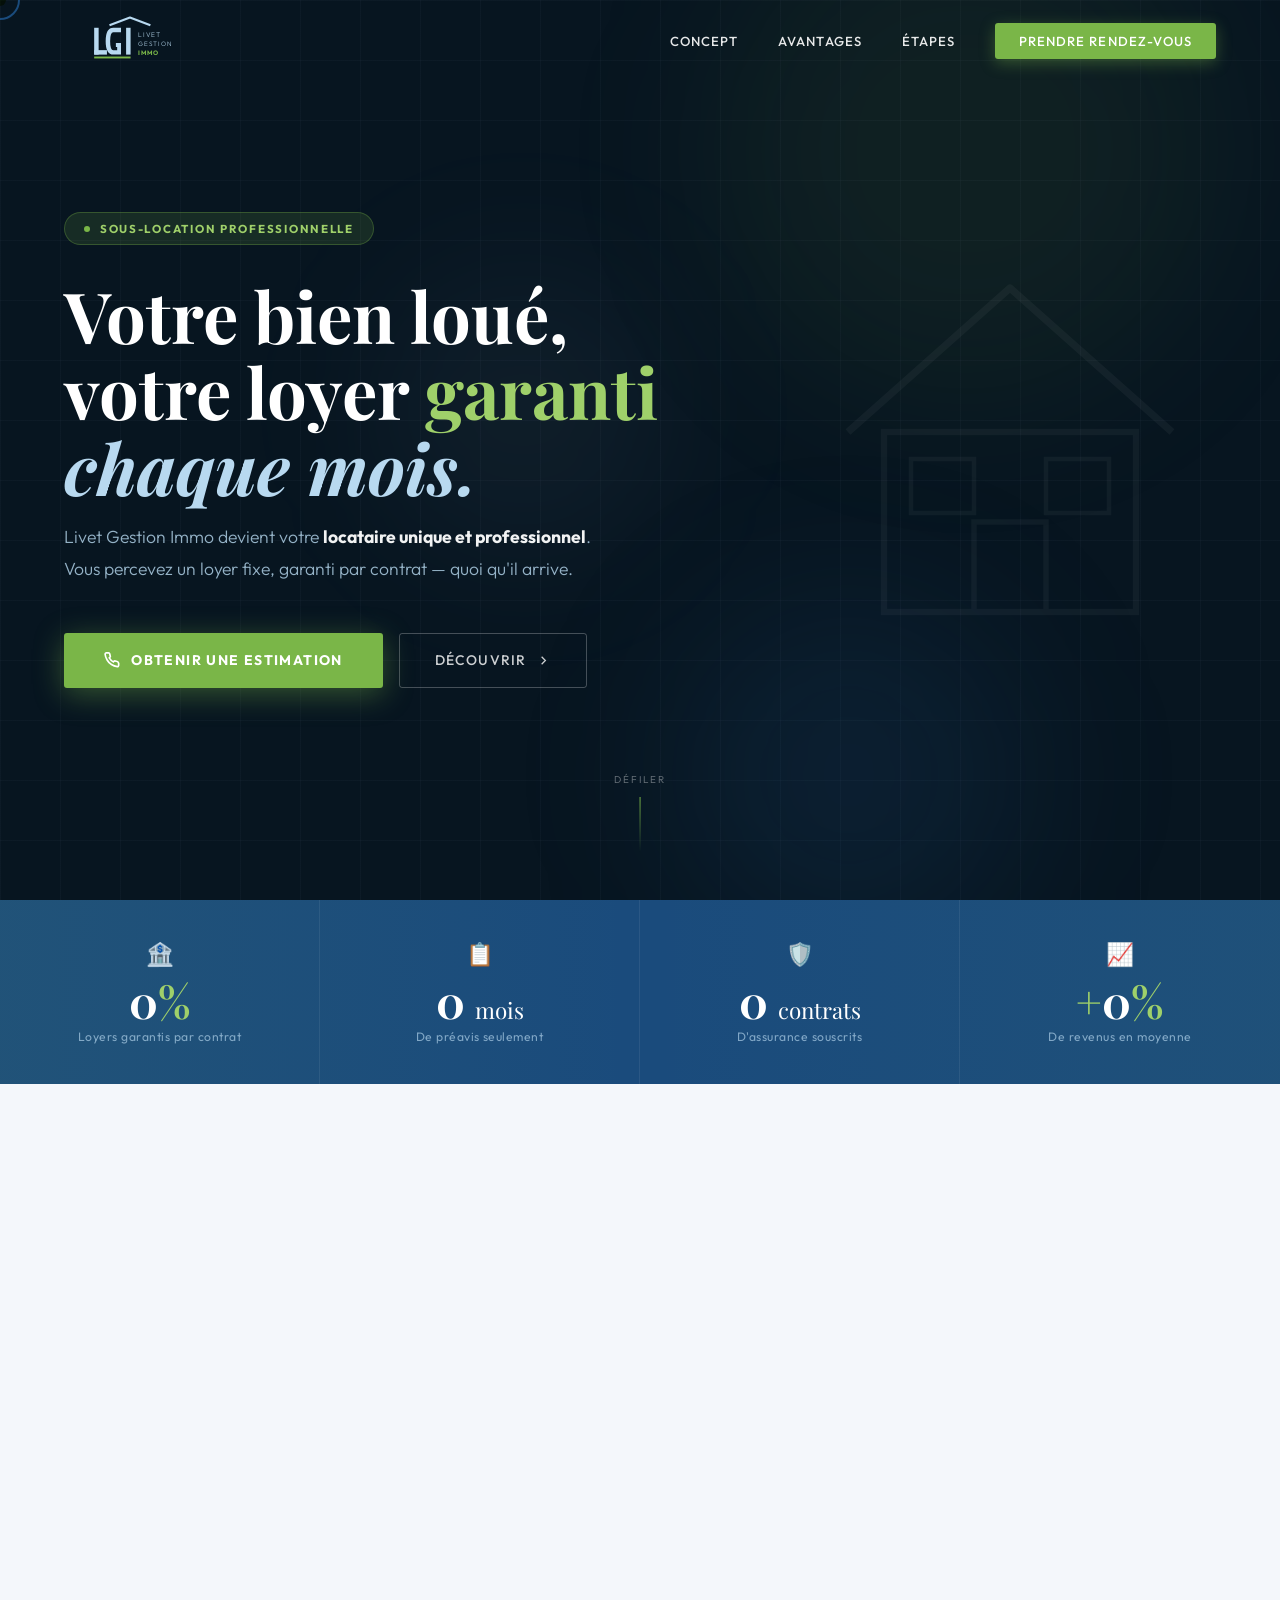
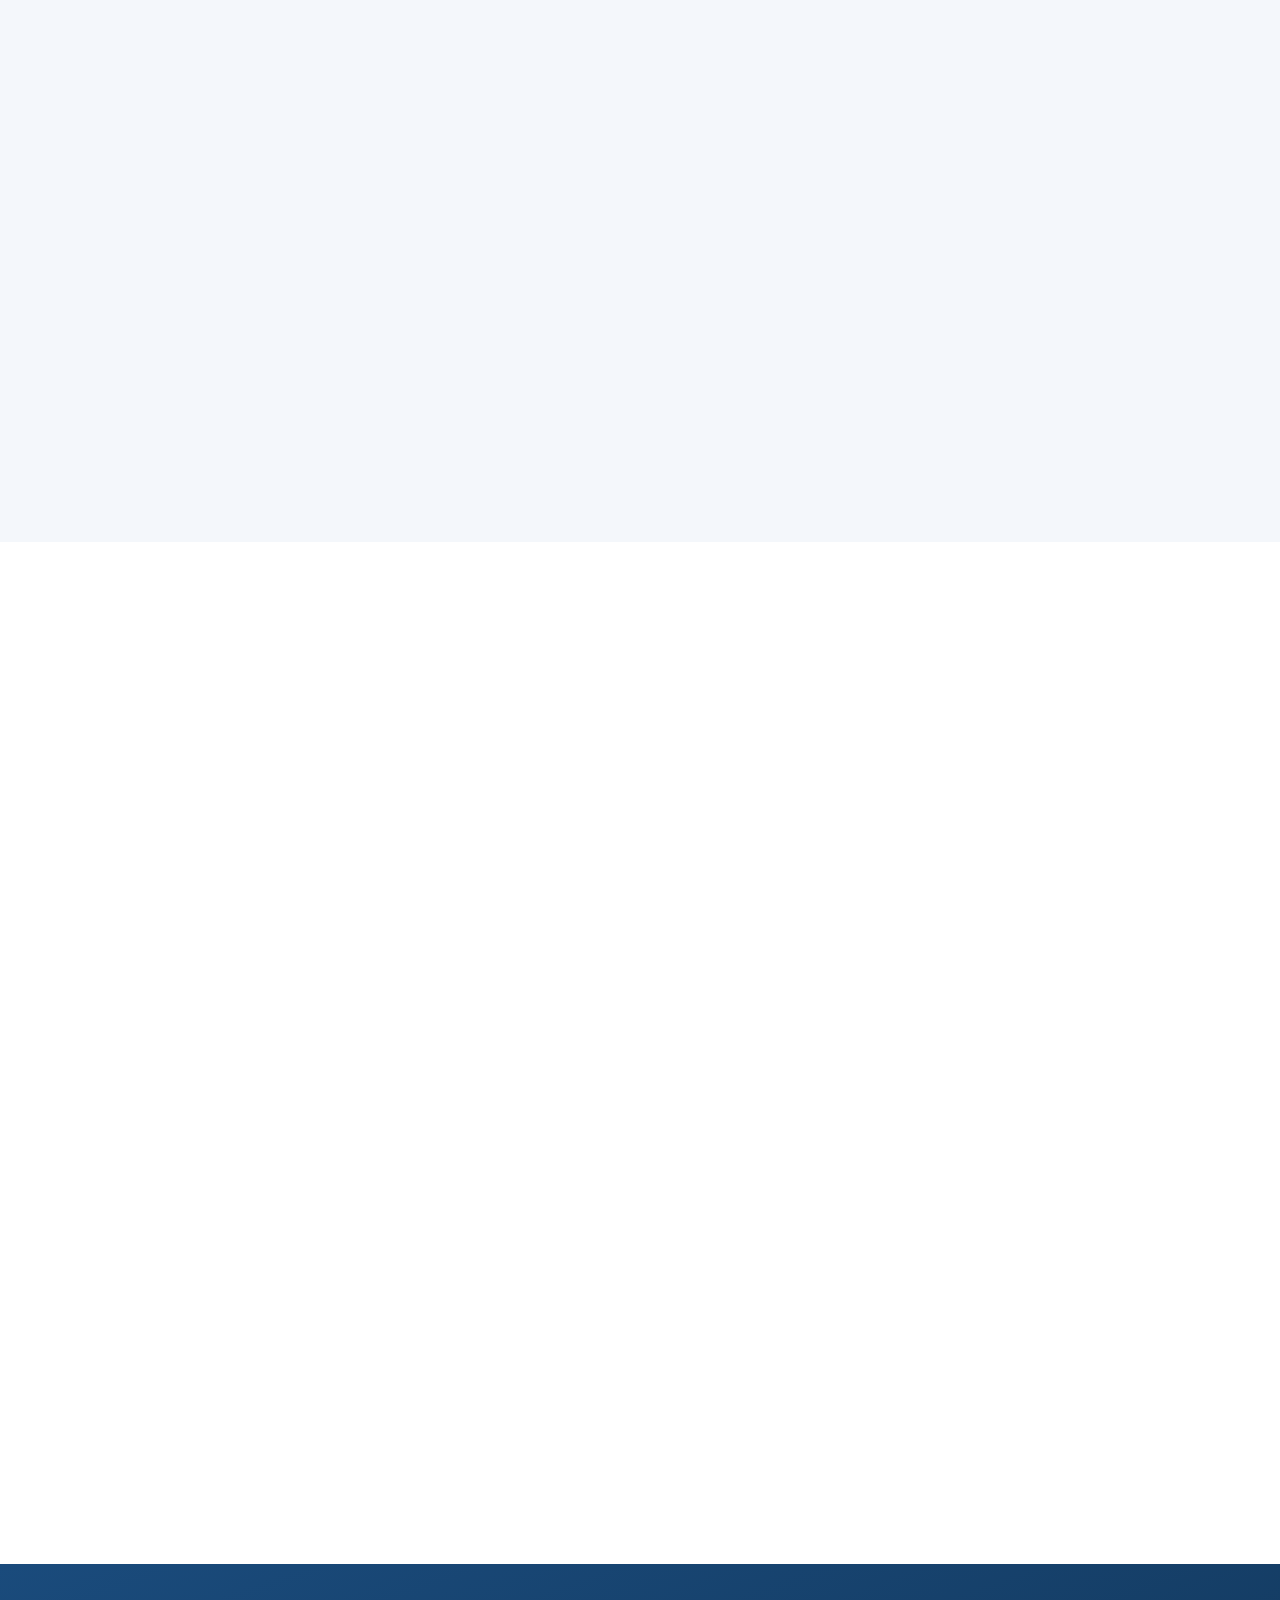
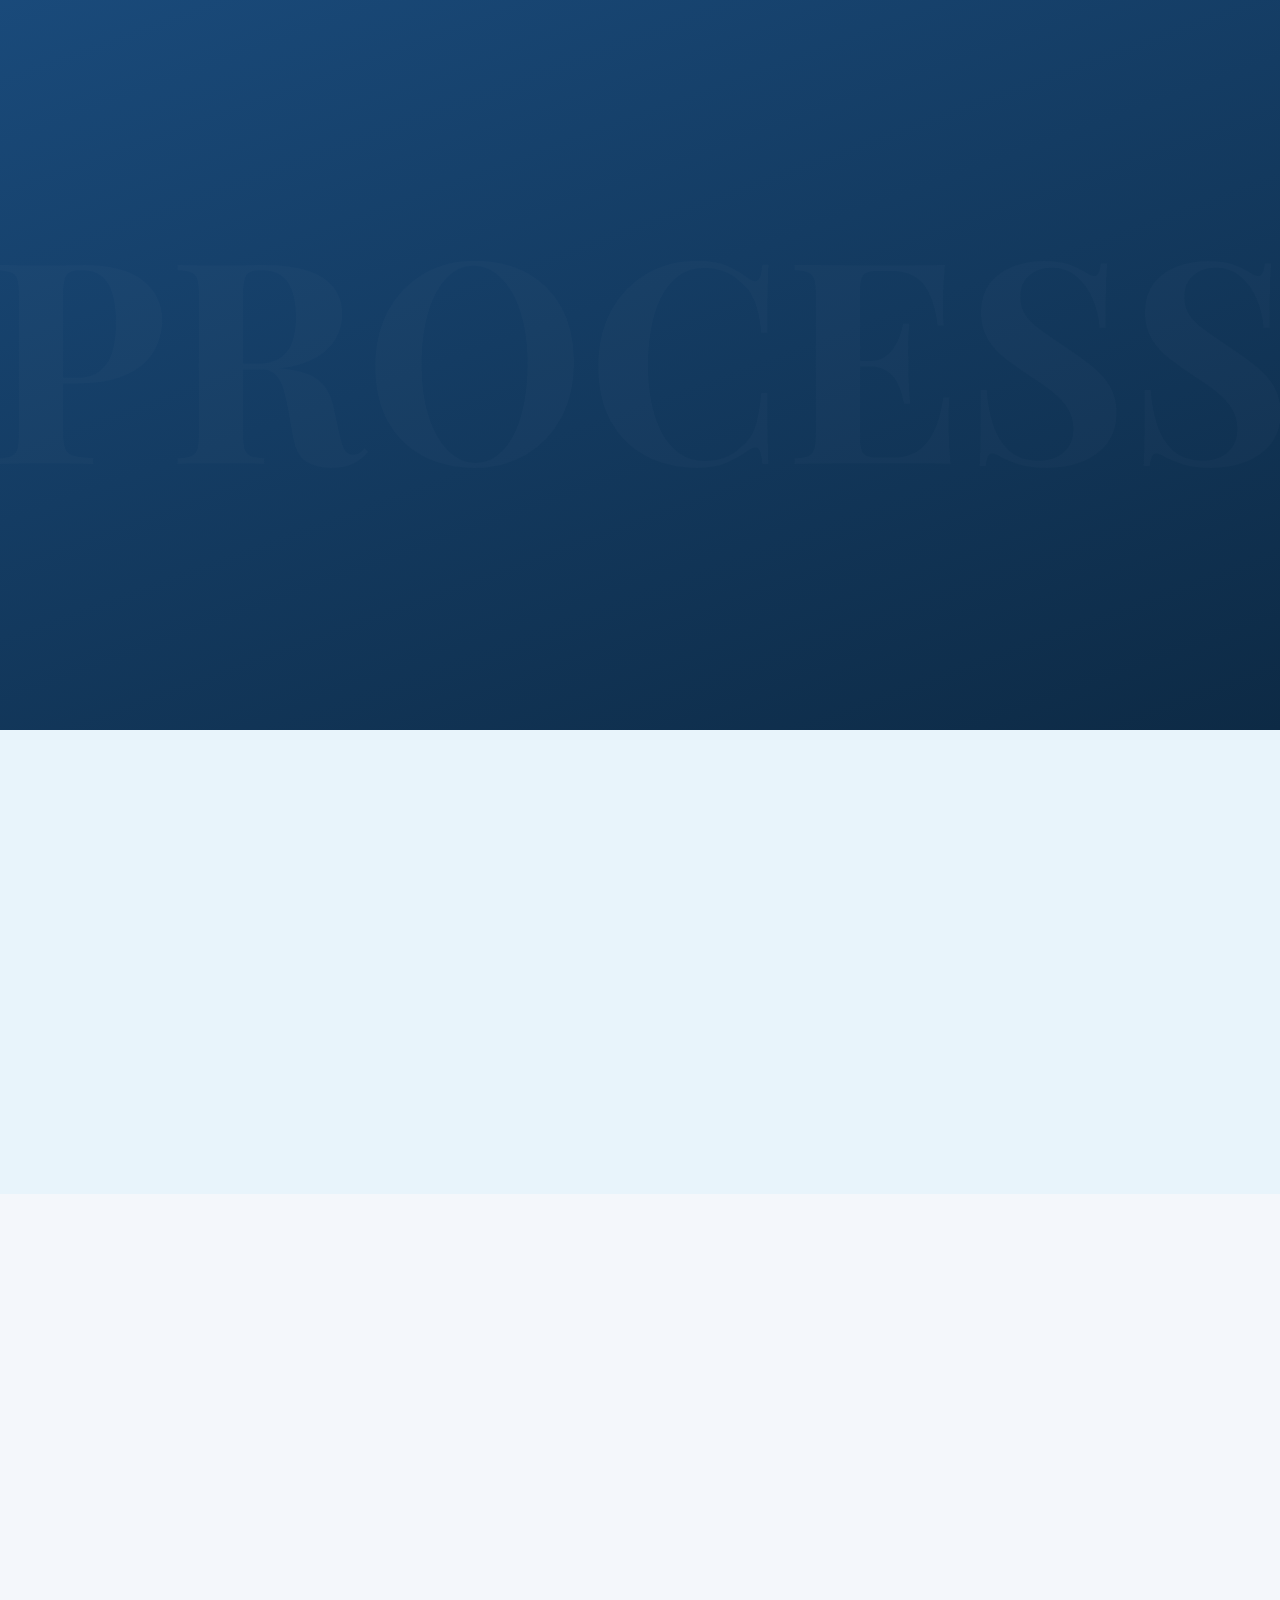
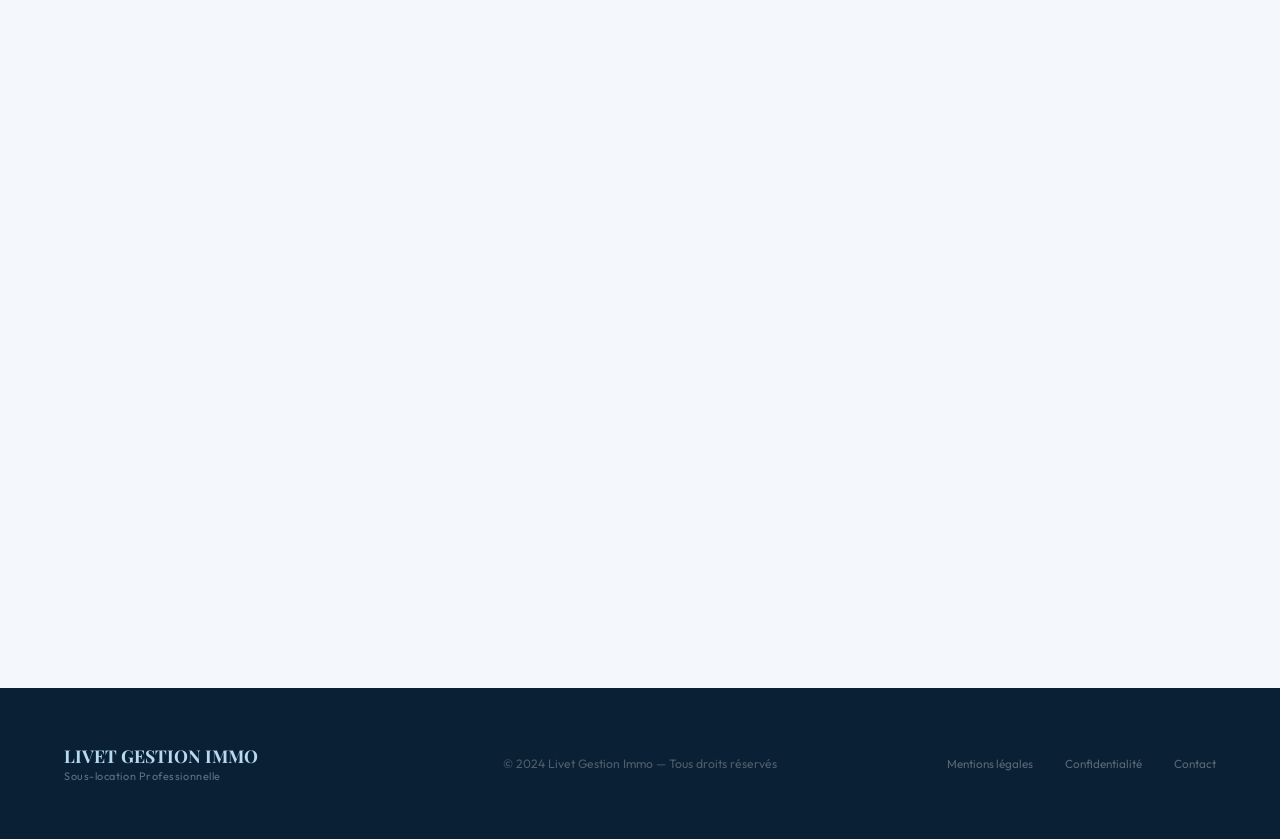
==== commit 93315d67: "Add files via upload" ====
--- a/index.html
+++ b/index.html
@@ -403,26 +403,26 @@
     <h2 class="s-title">Prêt à nous <em>confier votre bien</em> ?</h2>
     <p class="s-body">Laissez-nous vos coordonnées et nous vous recontactons sous <strong>24 heures</strong> pour une estimation personnalisée de loyer garanti.</p>
     <div class="ci-list">
-      <div class="ci"><div class="ci-ico"><svg viewBox="0 0 24 24"><path d="M22 16.92v3a2 2 0 0 1-2.18 2 19.79 19.79 0 0 1-8.63-3.07A19.5 19.5 0 0 1 4.69 12 19.79 19.79 0 0 1 1.65 3.42 2 2 0 0 1 3.62 1.25h3a2 2 0 0 1 2 1.72c.127.96.361 1.903.7 2.81a2 2 0 0 1-.45 2.11L7.91 8.85a16 16 0 0 0 6 6l.91-.91a2 2 0 0 1 2.11-.45c.907.339 1.85.573 2.81.7a2 2 0 0 1 1.72 2.02z"/></svg></div><div class="ci-txt"><strong>Téléphone</strong><span>Lundi–Vendredi · 9h–19h</span></div></div>
-      <div class="ci"><div class="ci-ico"><svg viewBox="0 0 24 24"><path d="M4 4h16c1.1 0 2 .9 2 2v12c0 1.1-.9 2-2 2H4c-1.1 0-2-.9-2-2V6c0-1.1.9-2 2-2z"/><polyline points="22,6 12,13 2,6"/></svg></div><div class="ci-txt"><strong>Email</strong><span><a href="/cdn-cgi/l/email-protection" class="__cf_email__" data-cfemail="c08ca9b6a5b4a7a5b3b4a9afaea9adadaf80a7ada1a9aceea3afad">[email&#160;protected]</a></span></div></div>
+      <div class="ci"><div class="ci-ico"><svg viewBox="0 0 24 24"><path d="M22 16.92v3a2 2 0 0 1-2.18 2 19.79 19.79 0 0 1-8.63-3.07A19.5 19.5 0 0 1 4.69 12 19.79 19.79 0 0 1 1.65 3.42 2 2 0 0 1 3.62 1.25h3a2 2 0 0 1 2 1.72c.127.96.361 1.903.7 2.81a2 2 0 0 1-.45 2.11L7.91 8.85a16 16 0 0 0 6 6l.91-.91a2 2 0 0 1 2.11-.45c.907.339 1.85.573 2.81.7a2 2 0 0 1 1.72 2.02z"/></svg></div><div class="ci-txt"><strong>Téléphone</strong><span>Lundi–Vendredi · 9h–19h · 06 98 20 33 40</span></div></div>
+      <div class="ci"><div class="ci-ico"><svg viewBox="0 0 24 24"><path d="M4 4h16c1.1 0 2 .9 2 2v12c0 1.1-.9 2-2 2H4c-1.1 0-2-.9-2-2V6c0-1.1.9-2 2-2z"/><polyline points="22,6 12,13 2,6"/></svg></div><div class="ci-txt"><strong>Email</strong><span><a href="/cdn-cgi/l/email-protection" class="__cf_email__" data-cfemail="1c4f757179733270756a79685c6a757d7f796f75327a6e">[email&#160;protected]</a></span></div></div>
       <div class="ci"><div class="ci-ico"><svg viewBox="0 0 24 24"><circle cx="12" cy="10" r="3"/><path d="M12 2C8.13 2 5 5.13 5 9c0 5.25 7 13 7 13s7-7.75 7-13c0-3.87-3.13-7-7-7z"/></svg></div><div class="ci-txt"><strong>Zone d'intervention</strong><span>Région Côtes Ouest</span></div></div>
     </div>
   </div>
   <div class="rev-r">
-    <div class="cf">
+    <form class="cf" action="https://formspree.io/f/xbdzolzv" method="POST" id="contactForm">
       <div class="cf-title">Demande d'estimation gratuite</div>
       <div class="fg-row">
-        <div class="fg2"><label>Prénom</label><input type="text" placeholder="Jean"/></div>
-        <div class="fg2"><label>Nom</label><input type="text" placeholder="Dupont"/></div>
+        <div class="fg2"><label for="prenom">Prénom</label><input id="prenom" type="text" name="prenom" placeholder="Jean" required/></div>
+        <div class="fg2"><label for="nom">Nom</label><input id="nom" type="text" name="nom" placeholder="Dupont" required/></div>
       </div>
-      <div class="fg2"><label>Email</label><input type="email" placeholder="jean@example.com"/></div>
-      <div class="fg2"><label>Téléphone</label><input type="tel" placeholder="06 XX XX XX XX"/></div>
-      <div class="fg2"><label>Type de bien</label><select><option value="">Sélectionnez votre type de bien</option><option>Studio</option><option>Appartement T2</option><option>Appartement T3+</option><option>Maison</option><option>Autre</option></select></div>
-      <div class="fg2"><label>Ville du bien</label><input type="text" placeholder="Paris, Lyon, Bordeaux…"/></div>
-      <div class="fg2"><label>Message (optionnel)</label><textarea placeholder="Décrivez votre bien et vos attentes…"></textarea></div>
-      <button class="sub-btn" id="subBtn">Envoyer ma demande →</button>
+      <div class="fg2"><label for="email">Email</label><input id="email" type="email" name="email" placeholder="jean@example.com" required/></div>
+      <div class="fg2"><label for="telephone">Téléphone</label><input id="telephone" type="tel" name="telephone" placeholder="06 XX XX XX XX"/></div>
+      <div class="fg2"><label for="bien">Type de bien</label><select id="bien" name="type_de_bien"><option value="">Sélectionnez votre type de bien</option><option>Studio</option><option>Appartement T2</option><option>Appartement T3+</option><option>Maison</option><option>Autre</option></select></div>
+      <div class="fg2"><label for="ville">Ville du bien</label><input id="ville" type="text" name="ville" placeholder="Paris, Lyon, Bordeaux…"/></div>
+      <div class="fg2"><label for="message">Message (optionnel)</label><textarea id="message" name="message" placeholder="Décrivez votre bien et vos attentes…"></textarea></div>
+      <button class="sub-btn" type="submit" id="subBtn">Envoyer ma demande →</button>
       <div class="form-note">🔒 Données confidentielles — aucun partage tiers</div>
-    </div>
+    </form>
   </div>
 </section>
 
@@ -433,7 +433,7 @@
   <div class="fl-links"><a href="#">Mentions légales</a><a href="#">Confidentialité</a><a href="#contact">Contact</a></div>
 </footer>
 
-<script data-cfasync="false" src="/cdn-cgi/scripts/5c5dd728/cloudflare-static/email-decode.min.js"></script><script data-cfasync="false" src="/cdn-cgi/scripts/5c5dd728/cloudflare-static/email-decode.min.js"></script><script>
+<script data-cfasync="false" src="/cdn-cgi/scripts/5c5dd728/cloudflare-static/email-decode.min.js"></script><script data-cfasync="false" src="/cdn-cgi/scripts/5c5dd728/cloudflare-static/email-decode.min.js"></script><script data-cfasync="false" src="/cdn-cgi/scripts/5c5dd728/cloudflare-static/email-decode.min.js"></script><script>
 // CURSOR
 const cur=document.getElementById('cur'),ring=document.getElementById('curRing');
 let mx=0,my=0,rx=0,ry=0;
@@ -472,11 +472,38 @@
   if(e.isIntersecting){e.target.querySelectorAll('.count').forEach(count);}
 }),{threshold:.3}).observe(document.querySelector('.stats-band'));
 
-// SUBMIT
-document.getElementById('subBtn').addEventListener('click',function(){
-  this.textContent='✅ Envoyé ! Nous vous recontactons sous 24h.';
-  this.style.background='var(--vert)';
-  this.style.boxShadow='0 6px 25px rgba(122,182,72,.4)';
+// SUBMIT via Formspree
+const form = document.getElementById('contactForm');
+const btn = document.getElementById('subBtn');
+form.addEventListener('submit', async function(e){
+  e.preventDefault();
+  btn.textContent = '⏳ Envoi en cours…';
+  btn.disabled = true;
+  btn.style.opacity = '0.8';
+  try {
+    const res = await fetch(form.action, {
+      method: 'POST',
+      body: new FormData(form),
+      headers: { 'Accept': 'application/json' }
+    });
+    if(res.ok){
+      btn.textContent = '✅ Message envoyé ! On vous recontacte sous 24h.';
+      btn.style.background = 'var(--vert)';
+      btn.style.boxShadow = '0 6px 25px rgba(122,182,72,.4)';
+      btn.style.opacity = '1';
+      form.reset();
+    } else {
+      btn.textContent = '❌ Erreur — réessayez ou contactez-nous par email.';
+      btn.style.background = '#c0392b';
+      btn.disabled = false;
+      btn.style.opacity = '1';
+    }
+  } catch(err){
+    btn.textContent = '❌ Erreur réseau — réessayez.';
+    btn.style.background = '#c0392b';
+    btn.disabled = false;
+    btn.style.opacity = '1';
+  }
 });
 
 // ══════════════════════════════════════
@@ -666,14 +693,4 @@
 
     // VIGNETTE
     const vg=ctx.createRadialGradient(W/2,H/2,H*.28,W/2,H/2,H*.88);
-    vg.addColorStop(0,'rgba(0,0,0,0)');vg.addColorStop(1,'rgba(0,0,8,.48)');
-    ctx.fillStyle=vg;ctx.fillRect(0,0,W,H);
-  }
-
-  let last2=0;
-  function loop(ts){const dt=(ts-last2)/1e3;last2=ts;T+=dt;draw(T);requestAnimationFrame(loop);}
-  requestAnimationFrame(loop);
-})();
-</script>
-</body>
-</html>
+    vg.addColorStop(0,'rgba(0,0,0,0)');vg.addColorStop(1,'rgba(0,0,8
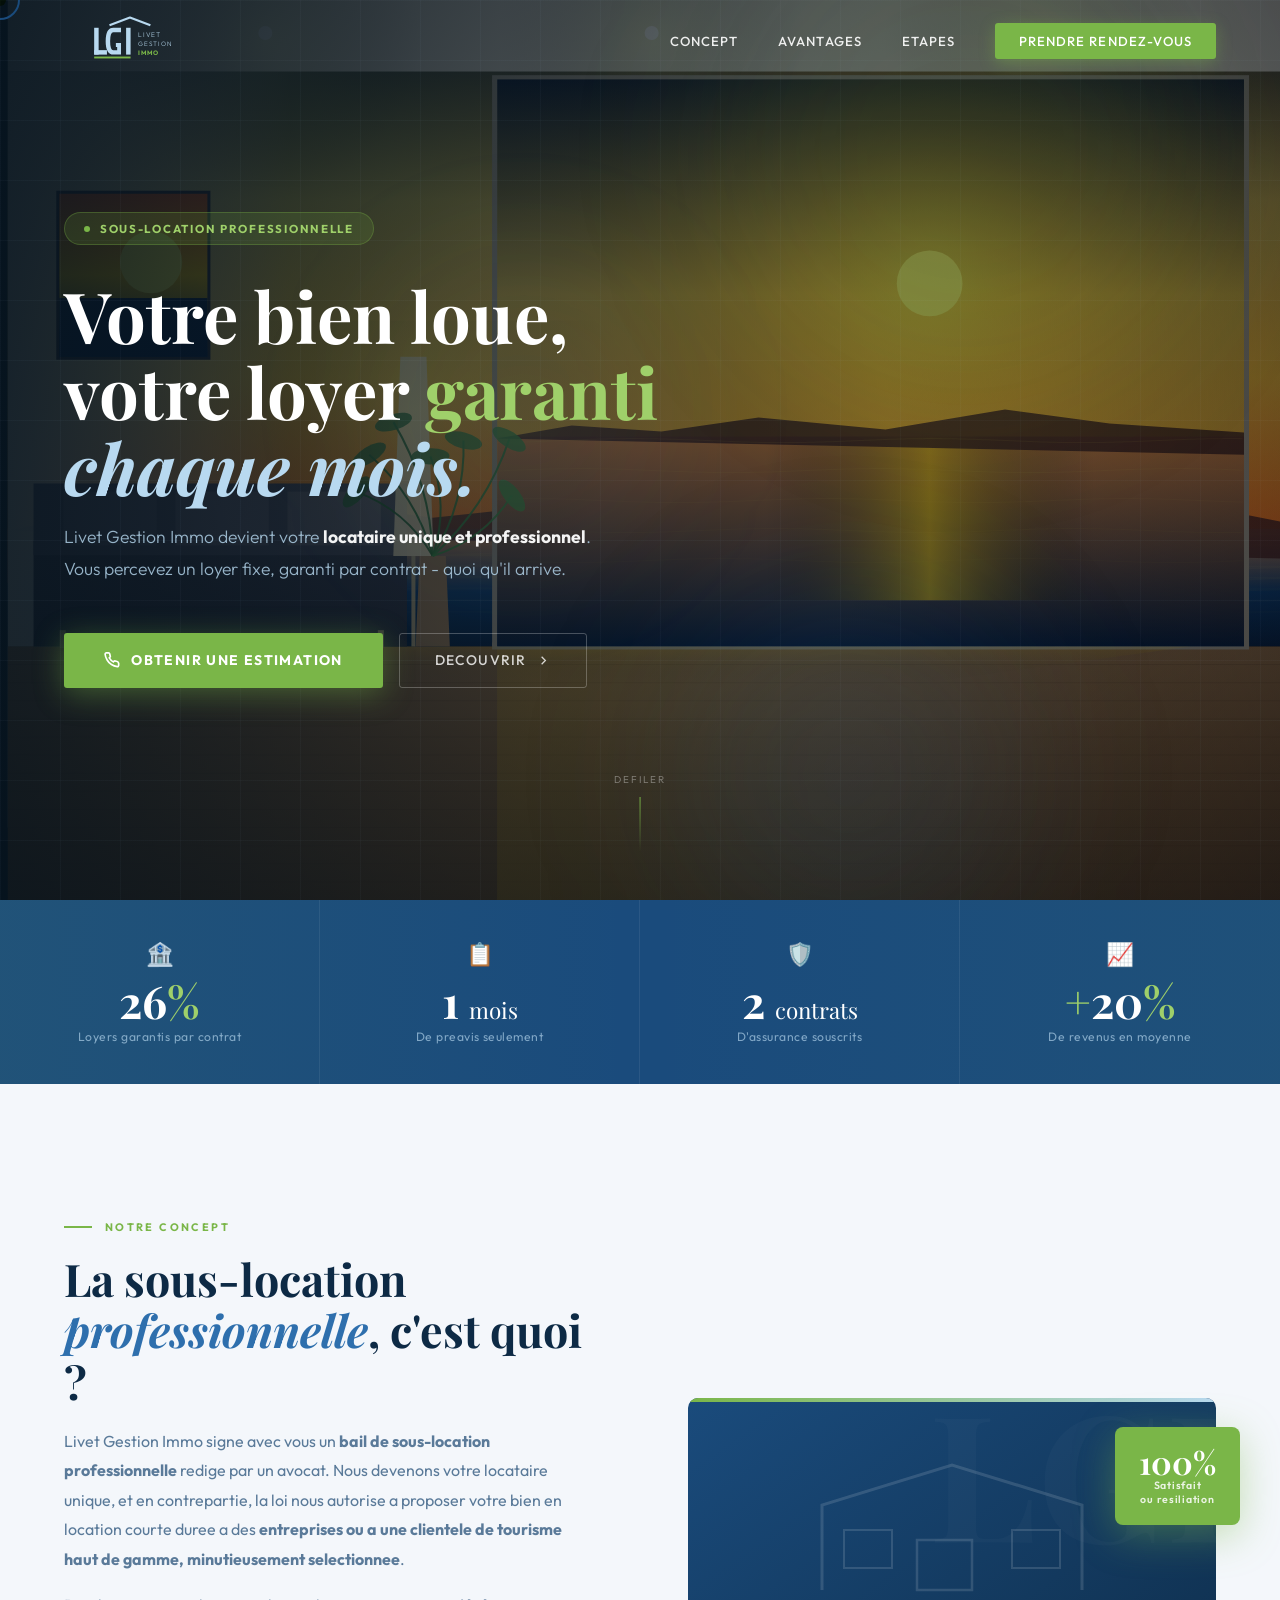
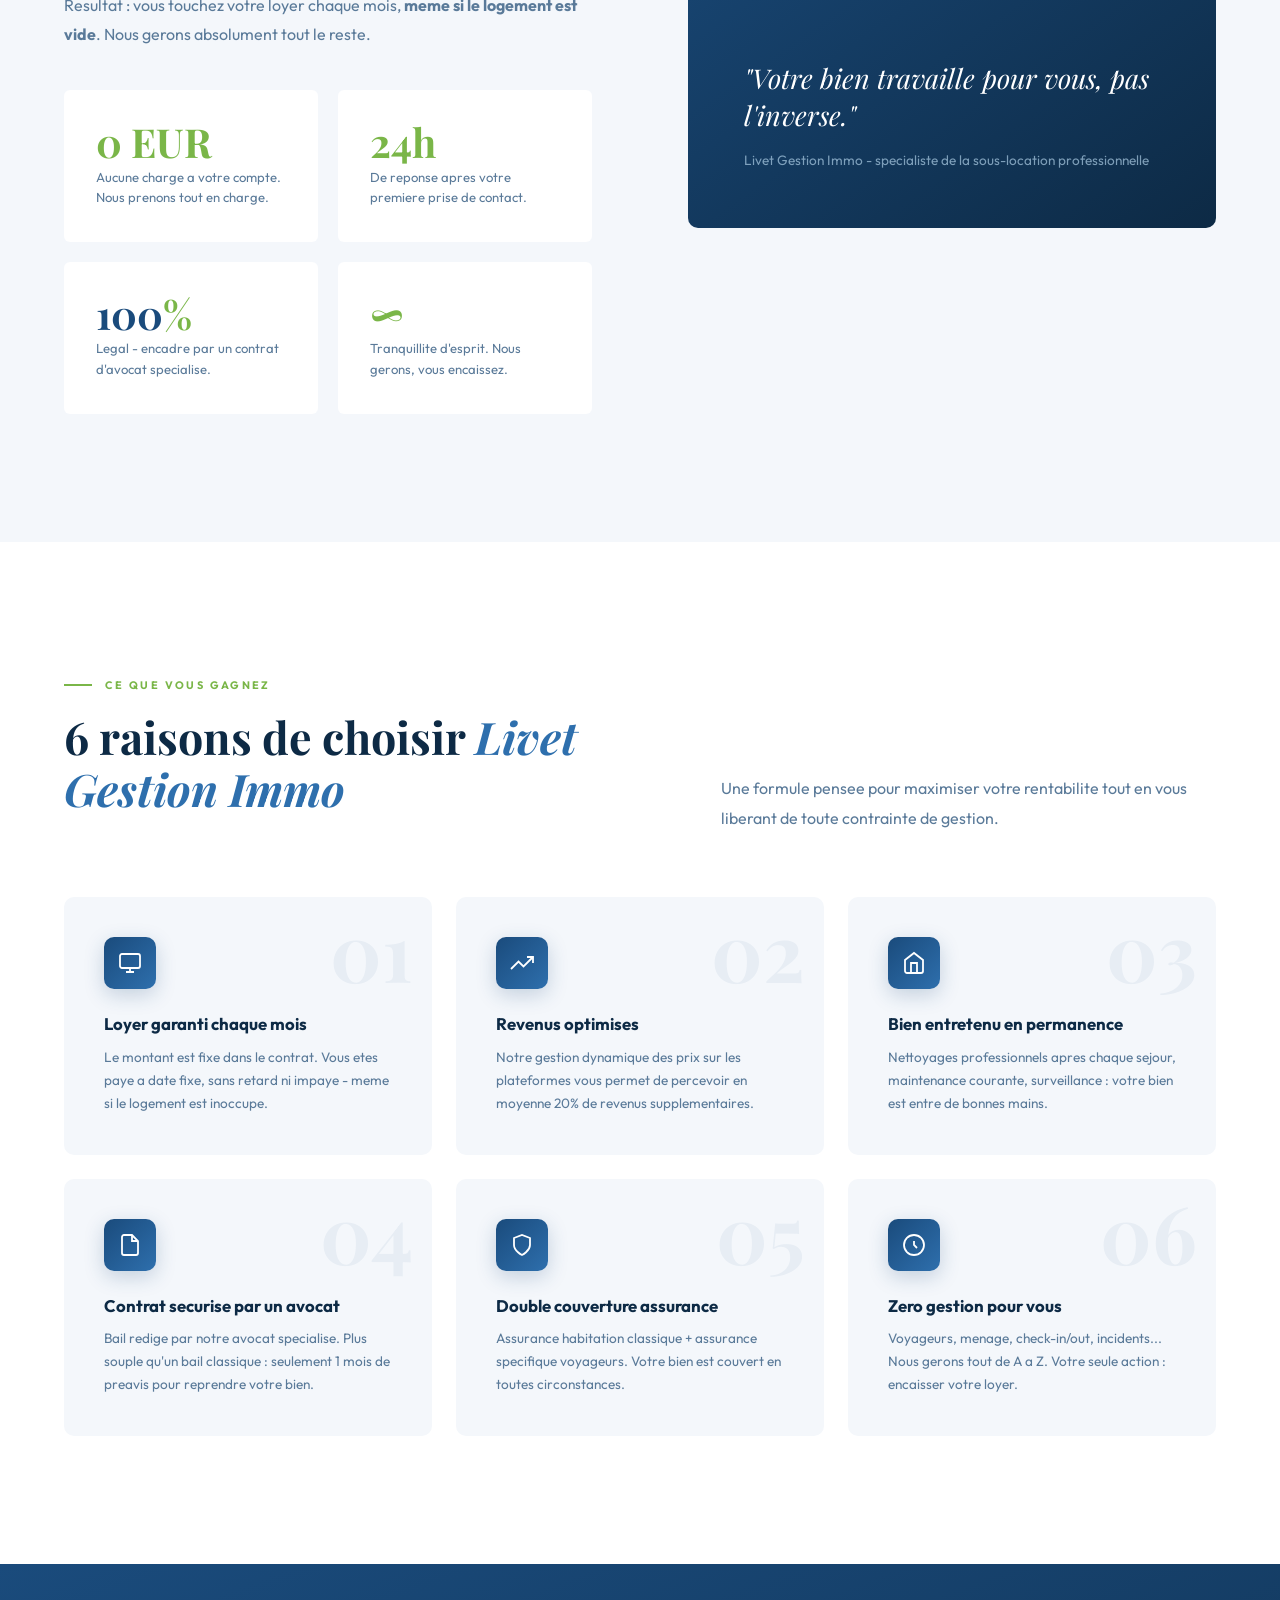
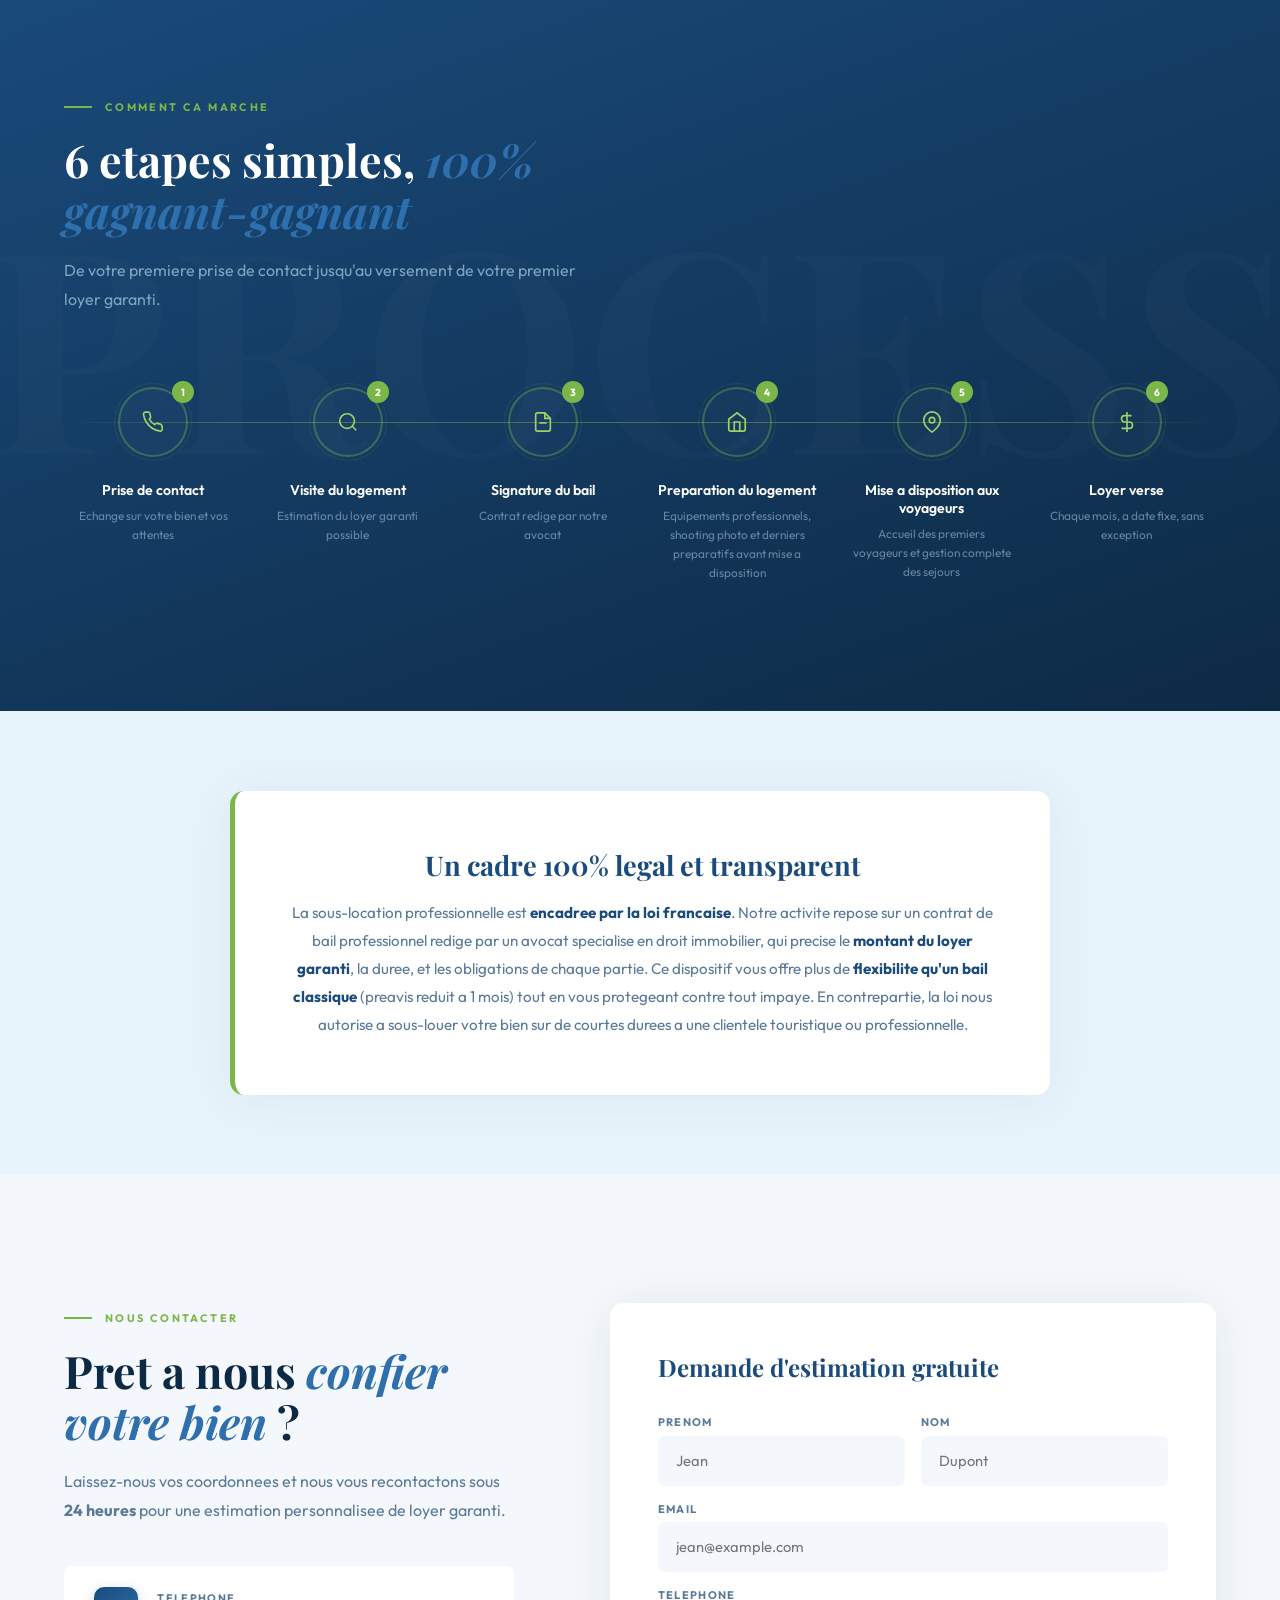
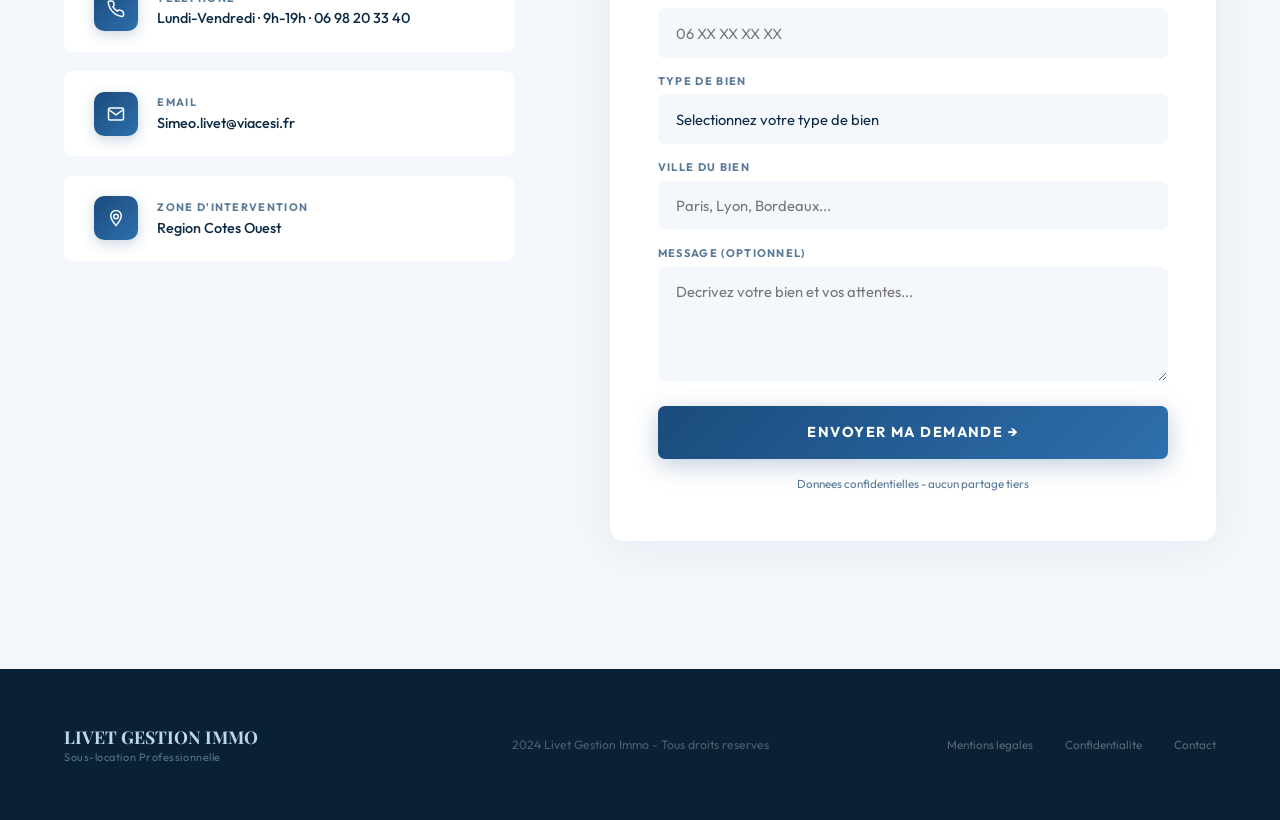
==== commit e0b7970e: "Add files via upload" ====
--- a/index.html
+++ b/index.html
@@ -7,26 +7,11 @@
 <link href="https://fonts.googleapis.com/css2?family=Outfit:wght@200;300;400;500;600;700;800&family=Playfair+Display:ital,wght@0,400;0,700;1,400;1,600&display=swap" rel="stylesheet"/>
 <style>
 *,*::before,*::after{box-sizing:border-box;margin:0;padding:0;}
-:root{
-  --bleu:#1a4b7c;
-  --bleu-clair:#2e6fad;
-  --bleu-sky:#b8d9f0;
-  --bleu-pale:#e8f4fb;
-  --vert:#7ab648;
-  --vert-clair:#9fd06a;
-  --blanc:#ffffff;
-  --gris:#f4f7fb;
-  --texte:#0d2a45;
-  --texte-soft:#5a7a99;
-}
+:root{--bleu:#1a4b7c;--bleu-clair:#2e6fad;--bleu-sky:#b8d9f0;--bleu-pale:#e8f4fb;--vert:#7ab648;--vert-clair:#9fd06a;--blanc:#ffffff;--gris:#f4f7fb;--texte:#0d2a45;--texte-soft:#5a7a99;}
 html{scroll-behavior:smooth;}
 body{font-family:'Outfit',sans-serif;background:var(--blanc);color:var(--texte);overflow-x:hidden;}
-
-/* CURSOR */
 .cursor{position:fixed;width:12px;height:12px;background:var(--vert);border-radius:50%;pointer-events:none;z-index:9999;transform:translate(-50%,-50%);transition:width .3s,height .3s,transform .2s;mix-blend-mode:multiply;}
-.cursor-ring{position:fixed;width:40px;height:40px;border:2px solid var(--bleu);border-radius:50%;pointer-events:none;z-index:9998;transform:translate(-50%,-50%);transition:width .3s,height .3s;}
-
-/* NAV */
+.cursor-ring{position:fixed;width:40px;height:40px;border:2px solid var(--bleu);border-radius:50%;pointer-events:none;z-index:9998;transform:translate(-50%,-50%);}
 nav{position:fixed;top:0;left:0;right:0;z-index:500;padding:0 5%;height:80px;display:flex;align-items:center;justify-content:space-between;transition:background .4s,box-shadow .4s,height .4s;}
 nav.scrolled{background:rgba(255,255,255,.97);box-shadow:0 2px 40px rgba(26,75,124,.12);height:66px;}
 .nav-logo svg{height:46px;transition:height .3s;}
@@ -36,14 +21,12 @@
 nav.scrolled .nav-links a{color:var(--texte);}
 .nav-links a::after{content:'';position:absolute;bottom:-4px;left:0;right:0;height:2px;background:var(--vert);transform:scaleX(0);transition:transform .3s;}
 .nav-links a:hover::after{transform:scaleX(1);}
-.nav-cta{background:var(--vert) !important;color:var(--blanc) !important;padding:.65rem 1.5rem;font-weight:700;border-radius:3px;box-shadow:0 4px 15px rgba(122,182,72,.35);transition:background .3s,transform .2s,box-shadow .3s !important;}
-.nav-cta:hover{background:var(--vert-clair) !important;transform:translateY(-2px);box-shadow:0 8px 25px rgba(122,182,72,.5) !important;}
-.nav-cta::after{display:none !important;}
-
-/* HERO */
+.nav-cta{background:var(--vert)!important;color:var(--blanc)!important;padding:.65rem 1.5rem;font-weight:700;border-radius:3px;box-shadow:0 4px 15px rgba(122,182,72,.35);transition:background .3s,transform .2s,box-shadow .3s!important;}
+.nav-cta:hover{background:var(--vert-clair)!important;transform:translateY(-2px);box-shadow:0 8px 25px rgba(122,182,72,.5)!important;}
+.nav-cta::after{display:none!important;}
 #hero{min-height:100vh;background:#071520;position:relative;overflow:hidden;display:flex;align-items:center;padding:0 5%;}
 #heroCanvas{position:absolute;inset:0;width:100%;height:100%;z-index:0;display:block;}
-.hero-overlay{position:absolute;inset:0;background:linear-gradient(105deg,rgba(7,21,32,.88) 0%,rgba(7,21,32,.6) 45%,rgba(7,21,32,.28) 100%);z-index:1;pointer-events:none;}
+.hero-overlay{position:absolute;inset:0;background:linear-gradient(105deg,rgba(7,21,32,.9) 0%,rgba(7,21,32,.62) 45%,rgba(7,21,32,.28) 100%);z-index:1;pointer-events:none;}
 .hero-grid{position:absolute;inset:0;background-image:linear-gradient(rgba(184,217,240,.03) 1px,transparent 1px),linear-gradient(90deg,rgba(184,217,240,.03) 1px,transparent 1px);background-size:60px 60px;animation:gridSlide 20s linear infinite;z-index:2;}
 @keyframes gridSlide{0%{background-position:0 0;}100%{background-position:60px 60px;}}
 .particles{position:absolute;inset:0;overflow:hidden;pointer-events:none;z-index:3;}
@@ -54,8 +37,6 @@
 .b2{width:350px;height:350px;background:rgba(46,111,173,.12);bottom:-50px;right:20%;animation-delay:-3s;}
 .b3{width:280px;height:280px;background:rgba(184,217,240,.05);top:30%;left:30%;animation-delay:-1.5s;}
 @keyframes bPulse{0%,100%{transform:scale(1);}50%{transform:scale(1.18) rotate(8deg);}}
-.hero-house-svg{position:absolute;right:7%;top:50%;transform:translateY(-50%);width:360px;height:360px;opacity:.04;animation:hFloat 8s ease-in-out infinite;z-index:3;}
-@keyframes hFloat{0%,100%{transform:translateY(-50%);}50%{transform:translateY(calc(-50% - 20px));}}
 .hero-content{position:relative;z-index:5;max-width:680px;}
 .hero-badge{display:inline-flex;align-items:center;gap:.6rem;background:rgba(122,182,72,.15);border:1px solid rgba(122,182,72,.3);color:var(--vert-clair);padding:.5rem 1.2rem;border-radius:50px;font-size:.72rem;font-weight:700;letter-spacing:.15em;text-transform:uppercase;margin-bottom:2rem;animation:bPop .8s cubic-bezier(0.34,1.56,0.64,1) .3s both;}
 .badge-dot{width:6px;height:6px;background:var(--vert);border-radius:50%;animation:blink 1.5s ease-in-out infinite;}
@@ -79,8 +60,6 @@
 .scroll-line{width:1px;height:55px;background:linear-gradient(var(--vert),transparent);animation:sDown 1.5s ease-in-out infinite;}
 @keyframes sDown{0%{transform:scaleY(0);transform-origin:top;}50%{transform:scaleY(1);transform-origin:top;}51%{transform-origin:bottom;}100%{transform:scaleY(0);transform-origin:bottom;}}
 .scroll-txt{font-size:.62rem;letter-spacing:.2em;text-transform:uppercase;color:rgba(255,255,255,.35);}
-
-/* STATS */
 .stats-band{background:var(--bleu);display:grid;grid-template-columns:repeat(4,1fr);position:relative;overflow:hidden;}
 .stats-band::before{content:'';position:absolute;inset:0;background:linear-gradient(90deg,rgba(122,182,72,.07),transparent 50%,rgba(122,182,72,.05));}
 .stat-item{padding:2.5rem 2rem;text-align:center;border-right:1px solid rgba(255,255,255,.07);position:relative;z-index:1;transition:background .3s;}
@@ -90,22 +69,16 @@
 .stat-num{font-family:'Playfair Display',serif;font-size:2.8rem;font-weight:700;color:var(--blanc);line-height:1;margin-bottom:.3rem;}
 .stat-num .g{color:var(--vert-clair);}
 .stat-lbl{font-size:.76rem;font-weight:400;color:rgba(184,217,240,.65);letter-spacing:.04em;}
-
-/* SECTIONS */
 section{padding:8rem 5%;}
 .s-label{display:inline-flex;align-items:center;gap:.8rem;font-size:.68rem;font-weight:700;letter-spacing:.22em;text-transform:uppercase;color:var(--vert);margin-bottom:1.2rem;}
 .s-label::before{content:'';width:28px;height:2px;background:var(--vert);}
 .s-title{font-family:'Playfair Display',serif;font-size:clamp(2rem,3.5vw,3.2rem);font-weight:700;line-height:1.15;color:var(--texte);margin-bottom:1.2rem;}
 .s-title em{font-style:italic;color:var(--bleu-clair);}
 .s-body{font-size:1rem;line-height:1.85;color:var(--texte-soft);max-width:540px;}
-
-/* ABOUT */
 #about{background:var(--gris);display:grid;grid-template-columns:1fr 1fr;gap:6rem;align-items:center;}
 .num-cards{display:grid;grid-template-columns:1fr 1fr;gap:1.2rem;margin-top:2.5rem;}
-.nc{background:var(--blanc);padding:2rem;border-radius:6px;border-bottom:3px solid transparent;transition:border-color .3s,transform .3s,box-shadow .3s;position:relative;overflow:hidden;}
-.nc::after{content:'';position:absolute;inset:0;background:linear-gradient(135deg,rgba(122,182,72,.04),transparent);opacity:0;transition:opacity .3s;}
+.nc{background:var(--blanc);padding:2rem;border-radius:6px;border-bottom:3px solid transparent;transition:border-color .3s,transform .3s,box-shadow .3s;}
 .nc:hover{border-color:var(--vert);transform:translateY(-4px);box-shadow:0 14px 40px rgba(26,75,124,.1);}
-.nc:hover::after{opacity:1;}
 .nc-big{font-family:'Playfair Display',serif;font-size:2.5rem;font-weight:700;color:var(--bleu);line-height:1;margin-bottom:.3rem;}
 .nc-big .g{color:var(--vert);}
 .nc-desc{font-size:.82rem;color:var(--texte-soft);line-height:1.55;}
@@ -120,12 +93,10 @@
 @keyframes bWiggle{0%,100%{transform:rotate(-2deg) translateY(0);}50%{transform:rotate(2deg) translateY(-8px);}}
 .fb-num{font-family:'Playfair Display',serif;font-size:2rem;font-weight:700;line-height:1;}
 .fb-lbl{font-size:.66rem;font-weight:600;letter-spacing:.07em;opacity:.85;}
-
-/* AVANTAGES */
 #avantages{background:var(--blanc);}
 .av-intro{display:grid;grid-template-columns:1.2fr 1fr;gap:4rem;align-items:end;margin-bottom:4rem;}
 .av-grid{display:grid;grid-template-columns:repeat(3,1fr);gap:1.5rem;}
-.av-card{background:var(--gris);border-radius:10px;padding:2.5rem;position:relative;overflow:hidden;transition:transform .4s cubic-bezier(0.34,1.56,0.64,1),box-shadow .4s;cursor:default;}
+.av-card{background:var(--gris);border-radius:10px;padding:2.5rem;position:relative;overflow:hidden;transition:transform .4s cubic-bezier(0.34,1.56,0.64,1),box-shadow .4s;}
 .av-card::after{content:'';position:absolute;bottom:0;left:0;right:0;height:3px;background:linear-gradient(90deg,var(--bleu),var(--vert));transform:scaleX(0);transform-origin:left;transition:transform .4s;}
 .av-card:hover{transform:translateY(-10px) scale(1.01);box-shadow:0 24px 60px rgba(26,75,124,.12);}
 .av-card:hover::after{transform:scaleX(1);}
@@ -135,13 +106,10 @@
 .av-ico svg{width:24px;height:24px;stroke:var(--blanc);fill:none;stroke-width:1.8;}
 .av-title{font-size:1.05rem;font-weight:700;color:var(--texte);margin-bottom:.7rem;}
 .av-desc{font-size:.85rem;color:var(--texte-soft);line-height:1.7;}
-
-/* PROCESS */
 #process{background:linear-gradient(160deg,var(--bleu),#0d2a45);position:relative;overflow:hidden;}
 #process .s-title{color:var(--blanc);}
 #process .s-body{color:rgba(184,217,240,.65);}
-.proc-bg{position:absolute;top:50%;left:50%;transform:translate(-50%,-50%);font-family:'Playfair Display',serif;font-size:22vw;font-weight:700;color:rgba(255,255,255,.015);white-space:nowrap;pointer-events:none;animation:bgDrift 15s ease-in-out infinite;}
-@keyframes bgDrift{0%,100%{transform:translate(-50%,-50%) scale(1);}50%{transform:translate(-50%,-52%) scale(1.04);}}
+.proc-bg{position:absolute;top:50%;left:50%;transform:translate(-50%,-50%);font-family:'Playfair Display',serif;font-size:22vw;font-weight:700;color:rgba(255,255,255,.015);white-space:nowrap;pointer-events:none;}
 .proc-wrap{margin-top:4.5rem;position:relative;}
 .proc-line{position:absolute;top:35px;left:0;right:0;height:1px;background:linear-gradient(90deg,transparent,rgba(122,182,72,.45) 15%,rgba(122,182,72,.45) 85%,transparent);}
 .proc-grid{display:grid;grid-template-columns:repeat(6,1fr);gap:1rem;position:relative;z-index:1;}
@@ -160,16 +128,11 @@
 .proc-n{position:absolute;top:-8px;right:-8px;width:22px;height:22px;background:var(--vert);border-radius:50%;font-size:.64rem;font-weight:700;color:var(--blanc);display:flex;align-items:center;justify-content:center;}
 .proc-title{font-size:.88rem;font-weight:600;color:var(--blanc);margin-bottom:.5rem;}
 .proc-desc{font-size:.74rem;color:rgba(184,217,240,.5);line-height:1.6;}
-
-/* LEGAL */
 #legal{background:var(--bleu-pale);padding:5rem 5%;text-align:center;}
 .legal-box{max-width:820px;margin:0 auto;background:var(--blanc);border-radius:14px;padding:3.5rem;border-left:5px solid var(--vert);box-shadow:0 4px 50px rgba(26,75,124,.07);position:relative;overflow:hidden;}
-.legal-box::before{content:'⚖️';position:absolute;right:2rem;top:50%;transform:translateY(-50%);font-size:7rem;opacity:.04;pointer-events:none;}
 .legal-ttl{font-family:'Playfair Display',serif;font-size:1.7rem;color:var(--bleu);margin-bottom:1rem;font-weight:700;}
 .legal-txt{font-size:.95rem;color:var(--texte-soft);line-height:1.85;}
 .legal-txt strong{color:var(--bleu);}
-
-/* CONTACT */
 #contact{background:var(--gris);display:grid;grid-template-columns:1fr 1fr;gap:6rem;align-items:start;}
 .ci-list{display:flex;flex-direction:column;gap:1.2rem;margin-top:2.5rem;}
 .ci{display:flex;align-items:center;gap:1.2rem;background:var(--blanc);padding:1.3rem 1.7rem;border-radius:8px;transition:transform .3s,box-shadow .3s,border-color .3s;border-left:3px solid transparent;}
@@ -191,8 +154,6 @@
 .sub-btn:hover::before{transform:translateX(100%);}
 .sub-btn:hover{transform:translateY(-2px);box-shadow:0 14px 40px rgba(26,75,124,.38);}
 .form-note{font-size:.73rem;color:var(--texte-soft);text-align:center;margin-top:1rem;line-height:1.55;}
-
-/* FOOTER */
 footer{background:#0a2035;padding:3.5rem 5%;display:grid;grid-template-columns:1fr auto 1fr;align-items:center;gap:2rem;}
 .fl-brand{font-family:'Playfair Display',serif;font-size:1.1rem;color:var(--bleu-sky);font-weight:700;}
 .fl-brand span{display:block;font-size:.68rem;color:rgba(184,217,240,.45);font-family:'Outfit',sans-serif;font-weight:400;letter-spacing:.05em;margin-top:.1rem;}
@@ -200,8 +161,6 @@
 .fl-links{display:flex;gap:2rem;justify-content:flex-end;}
 .fl-links a{font-size:.73rem;color:rgba(255,255,255,.32);text-decoration:none;transition:color .3s;}
 .fl-links a:hover{color:var(--vert-clair);}
-
-/* REVEAL */
 .rev{opacity:0;transform:translateY(40px);transition:opacity .8s cubic-bezier(0.16,1,0.3,1),transform .8s cubic-bezier(0.16,1,0.3,1);}
 .rev.on{opacity:1;transform:translateY(0);}
 .rev-l{opacity:0;transform:translateX(-50px);transition:opacity .8s cubic-bezier(0.16,1,0.3,1),transform .8s cubic-bezier(0.16,1,0.3,1);}
@@ -209,51 +168,23 @@
 .rev-r{opacity:0;transform:translateX(50px);transition:opacity .8s cubic-bezier(0.16,1,0.3,1),transform .8s cubic-bezier(0.16,1,0.3,1);}
 .rev-r.on{opacity:1;transform:translateX(0);}
 .d1{transition-delay:.1s!important;}.d2{transition-delay:.2s!important;}.d3{transition-delay:.3s!important;}
-.d4{transition-delay:.4s!important;}.d5{transition-delay:.5s!important;}.d6{transition-delay:.6s!important;}
-
-/* RESPONSIVE */
-@media(max-width:1100px){
-  .proc-grid{grid-template-columns:repeat(3,1fr);}
-  .proc-line{display:none;}
-  .av-grid{grid-template-columns:repeat(2,1fr);}
-}
-@media(max-width:900px){
-  nav{padding:0 1.5rem;}
-  .nav-links{display:none;}
-  #about,#contact{grid-template-columns:1fr;gap:3rem;padding:5rem 5%;}
-  .av-intro{grid-template-columns:1fr;}
-  .about-card-wrap{display:none;}
-  .stats-band{grid-template-columns:repeat(2,1fr);}
-  .proc-grid{grid-template-columns:repeat(2,1fr);}
-  footer{grid-template-columns:1fr;text-align:center;}
-  .fl-links{justify-content:center;}
-  .av-grid{grid-template-columns:1fr;}
-  .fg-row{grid-template-columns:1fr;}
-  .hero-house-svg{display:none;}
-}
+@media(max-width:1100px){.proc-grid{grid-template-columns:repeat(3,1fr);}.proc-line{display:none;}.av-grid{grid-template-columns:repeat(2,1fr);}}
+@media(max-width:900px){nav{padding:0 1.5rem;}.nav-links{display:none;}#about,#contact{grid-template-columns:1fr;gap:3rem;padding:5rem 5%;}.av-intro{grid-template-columns:1fr;}.about-card-wrap{display:none;}.stats-band{grid-template-columns:repeat(2,1fr);}.proc-grid{grid-template-columns:repeat(2,1fr);}footer{grid-template-columns:1fr;text-align:center;}.fl-links{justify-content:center;}.av-grid{grid-template-columns:1fr;}.fg-row{grid-template-columns:1fr;}}
 </style>
 </head>
 <body>
-
 <div class="cursor" id="cur"></div>
 <div class="cursor-ring" id="curRing"></div>
 
-<!-- NAV -->
 <nav id="nav">
   <a class="nav-logo" href="#">
     <svg width="160" height="52" viewBox="0 0 220 72" fill="none" xmlns="http://www.w3.org/2000/svg">
-      <!-- Toit -->
       <polyline points="56,16 88,4 120,16" stroke="#b8d9f0" stroke-width="3.5" stroke-linejoin="round" fill="none"/>
-      <!-- L -->
       <rect x="32" y="20" width="7" height="42" fill="#b8d9f0"/>
       <rect x="32" y="55" width="20" height="7" fill="#b8d9f0"/>
-      <!-- G -->
       <path d="M62 20 Q50,20 50,41 Q50,62 62,62 L74,62 L74,44 L66,44 L66,50 L68,50 L68,55 L62,55 Q57,55 57,41 Q57,27 62,27 L74,27 L74,20 Z" fill="#b8d9f0"/>
-      <!-- I -->
       <rect x="82" y="20" width="7" height="42" fill="#b8d9f0"/>
-      <!-- barre verte -->
       <rect x="32" y="65" width="57" height="3" fill="#7ab648"/>
-      <!-- texte -->
       <text x="100" y="34" fill="rgba(184,217,240,0.9)" font-family="Outfit,sans-serif" font-size="10.5" font-weight="300" letter-spacing="1.5">LIVET</text>
       <text x="100" y="48" fill="rgba(184,217,240,0.9)" font-family="Outfit,sans-serif" font-size="10" font-weight="300" letter-spacing="1.5">GESTION</text>
       <text x="100" y="62" fill="#7ab648" font-family="Outfit,sans-serif" font-size="10" font-weight="700" letter-spacing="2">IMMO</text>
@@ -262,12 +193,11 @@
   <ul class="nav-links">
     <li><a href="#about">Concept</a></li>
     <li><a href="#avantages">Avantages</a></li>
-    <li><a href="#process">Étapes</a></li>
+    <li><a href="#process">Etapes</a></li>
     <li><a href="#contact" class="nav-cta">Prendre rendez-vous</a></li>
   </ul>
 </nav>
 
-<!-- HERO -->
 <section id="hero">
   <canvas id="heroCanvas"></canvas>
   <div class="hero-overlay"></div>
@@ -276,60 +206,42 @@
   <div class="blob b1"></div>
   <div class="blob b2"></div>
   <div class="blob b3"></div>
-  <svg class="hero-house-svg" viewBox="0 0 200 200" fill="none" xmlns="http://www.w3.org/2000/svg">
-    <polyline points="10,90 100,10 190,90" stroke="white" stroke-width="4" stroke-linejoin="round"/>
-    <rect x="30" y="90" width="140" height="100" stroke="white" stroke-width="3.5"/>
-    <rect x="80" y="140" width="40" height="50" stroke="white" stroke-width="3"/>
-    <rect x="45" y="105" width="35" height="30" stroke="white" stroke-width="2.5"/>
-    <rect x="120" y="105" width="35" height="30" stroke="white" stroke-width="2.5"/>
-  </svg>
   <div class="hero-content">
     <div class="hero-badge"><div class="badge-dot"></div>Sous-location professionnelle</div>
-    <h1 class="hero-title">
-      Votre bien loué,<br>
-      votre loyer <span class="accent">garanti</span><br>
-      <span class="italic">chaque mois.</span>
-    </h1>
-    <p class="hero-sub">
-      Livet Gestion Immo devient votre <strong>locataire unique et professionnel</strong>. Vous percevez un loyer fixe, garanti par contrat — quoi qu'il arrive.
-    </p>
+    <h1 class="hero-title">Votre bien loue,<br>votre loyer <span class="accent">garanti</span><br><span class="italic">chaque mois.</span></h1>
+    <p class="hero-sub">Livet Gestion Immo devient votre <strong>locataire unique et professionnel</strong>. Vous percevez un loyer fixe, garanti par contrat - quoi qu'il arrive.</p>
     <div class="hero-btns">
       <a href="#contact" class="btn-main">
         <svg width="16" height="16" viewBox="0 0 24 24" fill="none" stroke="currentColor" stroke-width="2.5"><path d="M22 16.92v3a2 2 0 0 1-2.18 2 19.79 19.79 0 0 1-8.63-3.07A19.5 19.5 0 0 1 4.69 12 19.79 19.79 0 0 1 1.65 3.42 2 2 0 0 1 3.62 1.25h3a2 2 0 0 1 2 1.72c.127.96.361 1.903.7 2.81a2 2 0 0 1-.45 2.11L7.91 8.85a16 16 0 0 0 6 6l.91-.91a2 2 0 0 1 2.11-.45c.907.339 1.85.573 2.81.7a2 2 0 0 1 1.72 2.02z"/></svg>
         Obtenir une estimation
       </a>
-      <a href="#about" class="btn-outline">
-        Découvrir
-        <svg width="15" height="15" viewBox="0 0 24 24" fill="none" stroke="currentColor" stroke-width="2"><polyline points="9 18 15 12 9 6"/></svg>
-      </a>
+      <a href="#about" class="btn-outline">Decouvrir <svg width="15" height="15" viewBox="0 0 24 24" fill="none" stroke="currentColor" stroke-width="2"><polyline points="9 18 15 12 9 6"/></svg></a>
     </div>
   </div>
   <div class="scroll-ind" onclick="document.getElementById('stats').scrollIntoView({behavior:'smooth'})">
-    <span class="scroll-txt">Défiler</span>
+    <span class="scroll-txt">Defiler</span>
     <div class="scroll-line"></div>
   </div>
 </section>
 
-<!-- STATS -->
 <div class="stats-band" id="stats">
   <div class="stat-item"><div class="stat-emoji">🏦</div><div class="stat-num"><span class="count" data-t="100">0</span><span class="g">%</span></div><div class="stat-lbl">Loyers garantis par contrat</div></div>
-  <div class="stat-item"><div class="stat-emoji">📋</div><div class="stat-num"><span class="count" data-t="1">0</span> <span style="font-size:1.4rem;font-weight:300">mois</span></div><div class="stat-lbl">De préavis seulement</div></div>
+  <div class="stat-item"><div class="stat-emoji">📋</div><div class="stat-num"><span class="count" data-t="1">0</span> <span style="font-size:1.4rem;font-weight:300">mois</span></div><div class="stat-lbl">De preavis seulement</div></div>
   <div class="stat-item"><div class="stat-emoji">🛡️</div><div class="stat-num"><span class="count" data-t="2">0</span> <span style="font-size:1.4rem;font-weight:300">contrats</span></div><div class="stat-lbl">D'assurance souscrits</div></div>
   <div class="stat-item"><div class="stat-emoji">📈</div><div class="stat-num"><span class="g">+</span><span class="count" data-t="20">0</span><span class="g">%</span></div><div class="stat-lbl">De revenus en moyenne</div></div>
 </div>
 
-<!-- ABOUT -->
 <section id="about">
   <div class="rev-l">
     <p class="s-label">Notre concept</p>
     <h2 class="s-title">La sous-location <em>professionnelle</em>, c'est quoi ?</h2>
-    <p class="s-body">Livet Gestion Immo signe avec vous un <strong>bail de sous-location professionnelle</strong> rédigé par un avocat. Nous devenons votre locataire unique, et en contrepartie, la loi nous autorise à proposer votre bien en location courte durée à des <strong>entreprises ou à une clientèle de tourisme haut de gamme, minutieusement sélectionnée</strong>.</p>
-    <p class="s-body" style="margin-top:1rem;">Résultat : vous touchez votre loyer chaque mois, <strong>même si le logement est vide</strong>. Nous gérons absolument tout le reste.</p>
+    <p class="s-body">Livet Gestion Immo signe avec vous un <strong>bail de sous-location professionnelle</strong> redige par un avocat. Nous devenons votre locataire unique, et en contrepartie, la loi nous autorise a proposer votre bien en location courte duree a des <strong>entreprises ou a une clientele de tourisme haut de gamme, minutieusement selectionnee</strong>.</p>
+    <p class="s-body" style="margin-top:1rem;">Resultat : vous touchez votre loyer chaque mois, <strong>meme si le logement est vide</strong>. Nous gerons absolument tout le reste.</p>
     <div class="num-cards">
-      <div class="nc"><div class="nc-big"><span class="g">0 €</span></div><div class="nc-desc">Aucune charge à votre compte. Nous prenons tout en charge.</div></div>
-      <div class="nc"><div class="nc-big"><span class="g">24h</span></div><div class="nc-desc">De réponse après votre première prise de contact.</div></div>
-      <div class="nc"><div class="nc-big">100<span class="g">%</span></div><div class="nc-desc">Légal — encadré par un contrat d'avocat spécialisé.</div></div>
-      <div class="nc"><div class="nc-big"><span class="g">∞</span></div><div class="nc-desc">Tranquillité d'esprit. Nous gérons, vous encaissez.</div></div>
+      <div class="nc"><div class="nc-big"><span class="g">0 EUR</span></div><div class="nc-desc">Aucune charge a votre compte. Nous prenons tout en charge.</div></div>
+      <div class="nc"><div class="nc-big"><span class="g">24h</span></div><div class="nc-desc">De reponse apres votre premiere prise de contact.</div></div>
+      <div class="nc"><div class="nc-big">100<span class="g">%</span></div><div class="nc-desc">Legal - encadre par un contrat d'avocat specialise.</div></div>
+      <div class="nc"><div class="nc-big"><span class="g">∞</span></div><div class="nc-desc">Tranquillite d'esprit. Nous gerons, vous encaissez.</div></div>
     </div>
   </div>
   <div class="about-card-wrap rev-r">
@@ -341,356 +253,282 @@
         <rect x="42" y="75" width="48" height="38" stroke="white" stroke-width="2"/>
         <rect x="210" y="75" width="48" height="38" stroke="white" stroke-width="2"/>
       </svg>
-      <div class="about-quote">"Votre bien travaille pour vous,<br>pas l'inverse."</div>
-      <div class="about-sub-text">Livet Gestion Immo — spécialiste de la sous-location professionnelle</div>
+      <div class="about-quote">"Votre bien travaille pour vous, pas l'inverse."</div>
+      <div class="about-sub-text">Livet Gestion Immo - specialiste de la sous-location professionnelle</div>
     </div>
-    <div class="float-badge">
-      <div class="fb-num">100%</div>
-      <div class="fb-lbl">Satisfait<br>ou résiliation</div>
-    </div>
+    <div class="float-badge"><div class="fb-num">100%</div><div class="fb-lbl">Satisfait<br>ou resiliation</div></div>
   </div>
 </section>
 
-<!-- AVANTAGES -->
 <section id="avantages">
   <div class="av-intro">
     <div class="rev"><p class="s-label">Ce que vous gagnez</p><h2 class="s-title">6 raisons de choisir <em>Livet Gestion Immo</em></h2></div>
-    <p class="s-body rev d2">Une formule pensée pour maximiser votre rentabilité tout en vous libérant de toute contrainte de gestion.</p>
+    <p class="s-body rev d2">Une formule pensee pour maximiser votre rentabilite tout en vous liberant de toute contrainte de gestion.</p>
   </div>
   <div class="av-grid">
-    <div class="av-card rev d1"><div class="av-num">01</div><div class="av-ico"><svg viewBox="0 0 24 24"><rect x="2" y="3" width="20" height="14" rx="2"/><path d="M8 21h8M12 17v4"/></svg></div><div class="av-title">Loyer garanti chaque mois</div><div class="av-desc">Le montant est fixé dans le contrat. Vous êtes payé à date fixe, sans retard ni impayé — même si le logement est inoccupé.</div></div>
-    <div class="av-card rev d2"><div class="av-num">02</div><div class="av-ico"><svg viewBox="0 0 24 24"><polyline points="23 6 13.5 15.5 8.5 10.5 1 18"/><polyline points="17 6 23 6 23 12"/></svg></div><div class="av-title">Revenus optimisés</div><div class="av-desc">Notre gestion dynamique des prix sur les plateformes vous permet de percevoir en moyenne 20% de revenus supplémentaires.</div></div>
-    <div class="av-card rev d3"><div class="av-num">03</div><div class="av-ico"><svg viewBox="0 0 24 24"><path d="M3 9l9-7 9 7v11a2 2 0 0 1-2 2H5a2 2 0 0 1-2-2z"/><polyline points="9 22 9 12 15 12 15 22"/></svg></div><div class="av-title">Bien entretenu en permanence</div><div class="av-desc">Nettoyages professionnels après chaque séjour, maintenance courante, surveillance : votre bien est entre de bonnes mains.</div></div>
-    <div class="av-card rev d1"><div class="av-num">04</div><div class="av-ico"><svg viewBox="0 0 24 24"><path d="M14 2H6a2 2 0 0 0-2 2v16a2 2 0 0 0 2 2h12a2 2 0 0 0 2-2V8z"/><polyline points="14 2 14 8 20 8"/></svg></div><div class="av-title">Contrat sécurisé par un avocat</div><div class="av-desc">Bail rédigé par notre avocat spécialisé. Plus souple qu'un bail classique : seulement 1 mois de préavis pour reprendre votre bien.</div></div>
-    <div class="av-card rev d2"><div class="av-num">05</div><div class="av-ico"><svg viewBox="0 0 24 24"><path d="M12 22s8-4 8-10V5l-8-3-8 3v7c0 6 8 10 8 10z"/></svg></div><div class="av-title">Double couverture assurance</div><div class="av-desc">Assurance habitation classique + assurance spécifique voyageurs. Votre bien est couvert en toutes circonstances.</div></div>
-    <div class="av-card rev d3"><div class="av-num">06</div><div class="av-ico"><svg viewBox="0 0 24 24"><circle cx="12" cy="12" r="10"/><path d="M12 8v4l3 3"/></svg></div><div class="av-title">Zéro gestion pour vous</div><div class="av-desc">Voyageurs, ménage, check-in/out, incidents… Nous gérons tout de A à Z. Votre seule action : encaisser votre loyer.</div></div>
+    <div class="av-card rev d1"><div class="av-num">01</div><div class="av-ico"><svg viewBox="0 0 24 24"><rect x="2" y="3" width="20" height="14" rx="2"/><path d="M8 21h8M12 17v4"/></svg></div><div class="av-title">Loyer garanti chaque mois</div><div class="av-desc">Le montant est fixe dans le contrat. Vous etes paye a date fixe, sans retard ni impaye - meme si le logement est inoccupe.</div></div>
+    <div class="av-card rev d2"><div class="av-num">02</div><div class="av-ico"><svg viewBox="0 0 24 24"><polyline points="23 6 13.5 15.5 8.5 10.5 1 18"/><polyline points="17 6 23 6 23 12"/></svg></div><div class="av-title">Revenus optimises</div><div class="av-desc">Notre gestion dynamique des prix sur les plateformes vous permet de percevoir en moyenne 20% de revenus supplementaires.</div></div>
+    <div class="av-card rev d3"><div class="av-num">03</div><div class="av-ico"><svg viewBox="0 0 24 24"><path d="M3 9l9-7 9 7v11a2 2 0 0 1-2 2H5a2 2 0 0 1-2-2z"/><polyline points="9 22 9 12 15 12 15 22"/></svg></div><div class="av-title">Bien entretenu en permanence</div><div class="av-desc">Nettoyages professionnels apres chaque sejour, maintenance courante, surveillance : votre bien est entre de bonnes mains.</div></div>
+    <div class="av-card rev d1"><div class="av-num">04</div><div class="av-ico"><svg viewBox="0 0 24 24"><path d="M14 2H6a2 2 0 0 0-2 2v16a2 2 0 0 0 2 2h12a2 2 0 0 0 2-2V8z"/><polyline points="14 2 14 8 20 8"/></svg></div><div class="av-title">Contrat securise par un avocat</div><div class="av-desc">Bail redige par notre avocat specialise. Plus souple qu'un bail classique : seulement 1 mois de preavis pour reprendre votre bien.</div></div>
+    <div class="av-card rev d2"><div class="av-num">05</div><div class="av-ico"><svg viewBox="0 0 24 24"><path d="M12 22s8-4 8-10V5l-8-3-8 3v7c0 6 8 10 8 10z"/></svg></div><div class="av-title">Double couverture assurance</div><div class="av-desc">Assurance habitation classique + assurance specifique voyageurs. Votre bien est couvert en toutes circonstances.</div></div>
+    <div class="av-card rev d3"><div class="av-num">06</div><div class="av-ico"><svg viewBox="0 0 24 24"><circle cx="12" cy="12" r="10"/><path d="M12 8v4l3 3"/></svg></div><div class="av-title">Zero gestion pour vous</div><div class="av-desc">Voyageurs, menage, check-in/out, incidents... Nous gerons tout de A a Z. Votre seule action : encaisser votre loyer.</div></div>
   </div>
 </section>
 
-<!-- PROCESS -->
 <section id="process">
   <div class="proc-bg">PROCESS</div>
   <div class="rev" style="position:relative;z-index:1;max-width:600px;">
-    <p class="s-label">Comment ça marche</p>
-    <h2 class="s-title">6 étapes simples, <em>100% gagnant-gagnant</em></h2>
-    <p class="s-body">De votre première prise de contact jusqu'au versement de votre premier loyer garanti.</p>
+    <p class="s-label">Comment ca marche</p>
+    <h2 class="s-title">6 etapes simples, <em>100% gagnant-gagnant</em></h2>
+    <p class="s-body">De votre premiere prise de contact jusqu'au versement de votre premier loyer garanti.</p>
   </div>
   <div class="proc-wrap rev">
     <div class="proc-line"></div>
     <div class="proc-grid">
-      <div class="proc-step"><div class="proc-dot"><span class="proc-n">1</span><svg viewBox="0 0 24 24"><path d="M22 16.92v3a2 2 0 0 1-2.18 2 19.79 19.79 0 0 1-8.63-3.07A19.5 19.5 0 0 1 4.69 12 19.79 19.79 0 0 1 1.65 3.42 2 2 0 0 1 3.62 1.25h3a2 2 0 0 1 2 1.72c.127.96.361 1.903.7 2.81a2 2 0 0 1-.45 2.11L7.91 8.85a16 16 0 0 0 6 6l.91-.91a2 2 0 0 1 2.11-.45c.907.339 1.85.573 2.81.7a2 2 0 0 1 1.72 2.02z"/></svg></div><div class="proc-title">Prise de contact</div><div class="proc-desc">Échange sur votre bien et vos attentes</div></div>
+      <div class="proc-step"><div class="proc-dot"><span class="proc-n">1</span><svg viewBox="0 0 24 24"><path d="M22 16.92v3a2 2 0 0 1-2.18 2 19.79 19.79 0 0 1-8.63-3.07A19.5 19.5 0 0 1 4.69 12 19.79 19.79 0 0 1 1.65 3.42 2 2 0 0 1 3.62 1.25h3a2 2 0 0 1 2 1.72c.127.96.361 1.903.7 2.81a2 2 0 0 1-.45 2.11L7.91 8.85a16 16 0 0 0 6 6l.91-.91a2 2 0 0 1 2.11-.45c.907.339 1.85.573 2.81.7a2 2 0 0 1 1.72 2.02z"/></svg></div><div class="proc-title">Prise de contact</div><div class="proc-desc">Echange sur votre bien et vos attentes</div></div>
       <div class="proc-step"><div class="proc-dot"><span class="proc-n">2</span><svg viewBox="0 0 24 24"><circle cx="11" cy="11" r="8"/><line x1="21" y1="21" x2="16.65" y2="16.65"/></svg></div><div class="proc-title">Visite du logement</div><div class="proc-desc">Estimation du loyer garanti possible</div></div>
-      <div class="proc-step"><div class="proc-dot"><span class="proc-n">3</span><svg viewBox="0 0 24 24"><path d="M14 2H6a2 2 0 0 0-2 2v16a2 2 0 0 0 2 2h12a2 2 0 0 0 2-2V8z"/><polyline points="14 2 14 8 20 8"/><line x1="16" y1="13" x2="8" y2="13"/></svg></div><div class="proc-title">Signature du bail</div><div class="proc-desc">Contrat rédigé par notre avocat</div></div>
-      <div class="proc-step"><div class="proc-dot"><span class="proc-n">4</span><svg viewBox="0 0 24 24"><path d="M3 9l9-7 9 7v11a2 2 0 0 1-2 2H5a2 2 0 0 1-2-2z"/><polyline points="9 22 9 12 15 12 15 22"/></svg></div><div class="proc-title">Préparation du logement</div><div class="proc-desc">Mise en place des équipements professionnels, shooting photo par un photographe expert et derniers préparatifs avant mise à disposition</div></div>
-      <div class="proc-step"><div class="proc-dot"><span class="proc-n">5</span><svg viewBox="0 0 24 24"><path d="M21 10c0 7-9 13-9 13s-9-6-9-13a9 9 0 0 1 18 0z"/><circle cx="12" cy="10" r="3"/></svg></div><div class="proc-title">Mise à disposition aux voyageurs</div><div class="proc-desc">Accueil des premiers voyageurs et gestion complète des séjours</div></div>
-      <div class="proc-step"><div class="proc-dot"><span class="proc-n">6</span><svg viewBox="0 0 24 24"><line x1="12" y1="1" x2="12" y2="23"/><path d="M17 5H9.5a3.5 3.5 0 0 0 0 7h5a3.5 3.5 0 0 1 0 7H6"/></svg></div><div class="proc-title">Loyer versé</div><div class="proc-desc">Chaque mois, à date fixe, sans exception</div></div>
+      <div class="proc-step"><div class="proc-dot"><span class="proc-n">3</span><svg viewBox="0 0 24 24"><path d="M14 2H6a2 2 0 0 0-2 2v16a2 2 0 0 0 2 2h12a2 2 0 0 0 2-2V8z"/><polyline points="14 2 14 8 20 8"/><line x1="16" y1="13" x2="8" y2="13"/></svg></div><div class="proc-title">Signature du bail</div><div class="proc-desc">Contrat redige par notre avocat</div></div>
+      <div class="proc-step"><div class="proc-dot"><span class="proc-n">4</span><svg viewBox="0 0 24 24"><path d="M3 9l9-7 9 7v11a2 2 0 0 1-2 2H5a2 2 0 0 1-2-2z"/><polyline points="9 22 9 12 15 12 15 22"/></svg></div><div class="proc-title">Preparation du logement</div><div class="proc-desc">Equipements professionnels, shooting photo et derniers preparatifs avant mise a disposition</div></div>
+      <div class="proc-step"><div class="proc-dot"><span class="proc-n">5</span><svg viewBox="0 0 24 24"><path d="M21 10c0 7-9 13-9 13s-9-6-9-13a9 9 0 0 1 18 0z"/><circle cx="12" cy="10" r="3"/></svg></div><div class="proc-title">Mise a disposition aux voyageurs</div><div class="proc-desc">Accueil des premiers voyageurs et gestion complete des sejours</div></div>
+      <div class="proc-step"><div class="proc-dot"><span class="proc-n">6</span><svg viewBox="0 0 24 24"><line x1="12" y1="1" x2="12" y2="23"/><path d="M17 5H9.5a3.5 3.5 0 0 0 0 7h5a3.5 3.5 0 0 1 0 7H6"/></svg></div><div class="proc-title">Loyer verse</div><div class="proc-desc">Chaque mois, a date fixe, sans exception</div></div>
     </div>
   </div>
 </section>
 
-<!-- LEGAL -->
 <section id="legal">
   <div class="legal-box rev">
-    <div class="legal-ttl">⚖️ Un cadre 100% légal et transparent</div>
-    <p class="legal-txt">La sous-location professionnelle est <strong>encadrée par la loi française</strong>. Notre activité repose sur un contrat de bail professionnel rédigé par un avocat spécialisé en droit immobilier, qui précise le <strong>montant du loyer garanti</strong>, la durée, et les obligations de chaque partie. Ce dispositif vous offre plus de <strong>flexibilité qu'un bail classique</strong> (préavis réduit à 1 mois) tout en vous protégeant contre tout impayé. En contrepartie, la loi nous autorise à sous-louer votre bien sur de courtes durées à une clientèle touristique ou professionnelle.</p>
+    <div class="legal-ttl">Un cadre 100% legal et transparent</div>
+    <p class="legal-txt">La sous-location professionnelle est <strong>encadree par la loi francaise</strong>. Notre activite repose sur un contrat de bail professionnel redige par un avocat specialise en droit immobilier, qui precise le <strong>montant du loyer garanti</strong>, la duree, et les obligations de chaque partie. Ce dispositif vous offre plus de <strong>flexibilite qu'un bail classique</strong> (preavis reduit a 1 mois) tout en vous protegeant contre tout impaye. En contrepartie, la loi nous autorise a sous-louer votre bien sur de courtes durees a une clientele touristique ou professionnelle.</p>
   </div>
 </section>
 
-<!-- CONTACT -->
 <section id="contact">
   <div class="rev-l">
     <p class="s-label">Nous contacter</p>
-    <h2 class="s-title">Prêt à nous <em>confier votre bien</em> ?</h2>
-    <p class="s-body">Laissez-nous vos coordonnées et nous vous recontactons sous <strong>24 heures</strong> pour une estimation personnalisée de loyer garanti.</p>
+    <h2 class="s-title">Pret a nous <em>confier votre bien</em> ?</h2>
+    <p class="s-body">Laissez-nous vos coordonnees et nous vous recontactons sous <strong>24 heures</strong> pour une estimation personnalisee de loyer garanti.</p>
     <div class="ci-list">
-      <div class="ci"><div class="ci-ico"><svg viewBox="0 0 24 24"><path d="M22 16.92v3a2 2 0 0 1-2.18 2 19.79 19.79 0 0 1-8.63-3.07A19.5 19.5 0 0 1 4.69 12 19.79 19.79 0 0 1 1.65 3.42 2 2 0 0 1 3.62 1.25h3a2 2 0 0 1 2 1.72c.127.96.361 1.903.7 2.81a2 2 0 0 1-.45 2.11L7.91 8.85a16 16 0 0 0 6 6l.91-.91a2 2 0 0 1 2.11-.45c.907.339 1.85.573 2.81.7a2 2 0 0 1 1.72 2.02z"/></svg></div><div class="ci-txt"><strong>Téléphone</strong><span>Lundi–Vendredi · 9h–19h · 06 98 20 33 40</span></div></div>
-      <div class="ci"><div class="ci-ico"><svg viewBox="0 0 24 24"><path d="M4 4h16c1.1 0 2 .9 2 2v12c0 1.1-.9 2-2 2H4c-1.1 0-2-.9-2-2V6c0-1.1.9-2 2-2z"/><polyline points="22,6 12,13 2,6"/></svg></div><div class="ci-txt"><strong>Email</strong><span><a href="/cdn-cgi/l/email-protection" class="__cf_email__" data-cfemail="1c4f757179733270756a79685c6a757d7f796f75327a6e">[email&#160;protected]</a></span></div></div>
-      <div class="ci"><div class="ci-ico"><svg viewBox="0 0 24 24"><circle cx="12" cy="10" r="3"/><path d="M12 2C8.13 2 5 5.13 5 9c0 5.25 7 13 7 13s7-7.75 7-13c0-3.87-3.13-7-7-7z"/></svg></div><div class="ci-txt"><strong>Zone d'intervention</strong><span>Région Côtes Ouest</span></div></div>
+      <div class="ci"><div class="ci-ico"><svg viewBox="0 0 24 24"><path d="M22 16.92v3a2 2 0 0 1-2.18 2 19.79 19.79 0 0 1-8.63-3.07A19.5 19.5 0 0 1 4.69 12 19.79 19.79 0 0 1 1.65 3.42 2 2 0 0 1 3.62 1.25h3a2 2 0 0 1 2 1.72c.127.96.361 1.903.7 2.81a2 2 0 0 1-.45 2.11L7.91 8.85a16 16 0 0 0 6 6l.91-.91a2 2 0 0 1 2.11-.45c.907.339 1.85.573 2.81.7a2 2 0 0 1 1.72 2.02z"/></svg></div><div class="ci-txt"><strong>Telephone</strong><span>Lundi-Vendredi · 9h-19h · 06 98 20 33 40</span></div></div>
+      <div class="ci"><div class="ci-ico"><svg viewBox="0 0 24 24"><path d="M4 4h16c1.1 0 2 .9 2 2v12c0 1.1-.9 2-2 2H4c-1.1 0-2-.9-2-2V6c0-1.1.9-2 2-2z"/><polyline points="22,6 12,13 2,6"/></svg></div><div class="ci-txt"><strong>Email</strong><span>Simeo.livet@viacesi.fr</span></div></div>
+      <div class="ci"><div class="ci-ico"><svg viewBox="0 0 24 24"><circle cx="12" cy="10" r="3"/><path d="M12 2C8.13 2 5 5.13 5 9c0 5.25 7 13 7 13s7-7.75 7-13c0-3.87-3.13-7-7-7z"/></svg></div><div class="ci-txt"><strong>Zone d'intervention</strong><span>Region Cotes Ouest</span></div></div>
     </div>
   </div>
   <div class="rev-r">
-    <form class="cf" action="https://formspree.io/f/xbdzolzv" method="POST" id="contactForm">
+    <form class="cf" id="contactForm" action="https://formspree.io/f/xbdzolzv" method="POST">
       <div class="cf-title">Demande d'estimation gratuite</div>
       <div class="fg-row">
-        <div class="fg2"><label for="prenom">Prénom</label><input id="prenom" type="text" name="prenom" placeholder="Jean" required/></div>
-        <div class="fg2"><label for="nom">Nom</label><input id="nom" type="text" name="nom" placeholder="Dupont" required/></div>
+        <div class="fg2"><label>Prenom</label><input type="text" name="prenom" placeholder="Jean" required/></div>
+        <div class="fg2"><label>Nom</label><input type="text" name="nom" placeholder="Dupont" required/></div>
       </div>
-      <div class="fg2"><label for="email">Email</label><input id="email" type="email" name="email" placeholder="jean@example.com" required/></div>
-      <div class="fg2"><label for="telephone">Téléphone</label><input id="telephone" type="tel" name="telephone" placeholder="06 XX XX XX XX"/></div>
-      <div class="fg2"><label for="bien">Type de bien</label><select id="bien" name="type_de_bien"><option value="">Sélectionnez votre type de bien</option><option>Studio</option><option>Appartement T2</option><option>Appartement T3+</option><option>Maison</option><option>Autre</option></select></div>
-      <div class="fg2"><label for="ville">Ville du bien</label><input id="ville" type="text" name="ville" placeholder="Paris, Lyon, Bordeaux…"/></div>
-      <div class="fg2"><label for="message">Message (optionnel)</label><textarea id="message" name="message" placeholder="Décrivez votre bien et vos attentes…"></textarea></div>
-      <button class="sub-btn" type="submit" id="subBtn">Envoyer ma demande →</button>
-      <div class="form-note">🔒 Données confidentielles — aucun partage tiers</div>
+      <div class="fg2"><label>Email</label><input type="email" name="email" placeholder="jean@example.com" required/></div>
+      <div class="fg2"><label>Telephone</label><input type="tel" name="telephone" placeholder="06 XX XX XX XX"/></div>
+      <div class="fg2"><label>Type de bien</label><select name="type_de_bien"><option value="">Selectionnez votre type de bien</option><option>Studio</option><option>Appartement T2</option><option>Appartement T3+</option><option>Maison</option><option>Autre</option></select></div>
+      <div class="fg2"><label>Ville du bien</label><input type="text" name="ville" placeholder="Paris, Lyon, Bordeaux..."/></div>
+      <div class="fg2"><label>Message (optionnel)</label><textarea name="message" placeholder="Decrivez votre bien et vos attentes..."></textarea></div>
+      <button class="sub-btn" type="submit" id="subBtn">Envoyer ma demande &rarr;</button>
+      <div class="form-note">Donnees confidentielles - aucun partage tiers</div>
     </form>
   </div>
 </section>
 
-<!-- FOOTER -->
 <footer>
   <div class="fl-brand">LIVET GESTION IMMO<span>Sous-location Professionnelle</span></div>
-  <div class="fl-copy">© 2024 Livet Gestion Immo — Tous droits réservés</div>
-  <div class="fl-links"><a href="#">Mentions légales</a><a href="#">Confidentialité</a><a href="#contact">Contact</a></div>
+  <div class="fl-copy">2024 Livet Gestion Immo - Tous droits reserves</div>
+  <div class="fl-links"><a href="#">Mentions legales</a><a href="#">Confidentialite</a><a href="#contact">Contact</a></div>
 </footer>
 
-<script data-cfasync="false" src="/cdn-cgi/scripts/5c5dd728/cloudflare-static/email-decode.min.js"></script><script data-cfasync="false" src="/cdn-cgi/scripts/5c5dd728/cloudflare-static/email-decode.min.js"></script><script data-cfasync="false" src="/cdn-cgi/scripts/5c5dd728/cloudflare-static/email-decode.min.js"></script><script>
+<script>
 // CURSOR
 const cur=document.getElementById('cur'),ring=document.getElementById('curRing');
 let mx=0,my=0,rx=0,ry=0;
-document.addEventListener('mousemove',e=>{mx=e.clientX;my=e.clientY;cur.style.left=mx+'px';cur.style.top=my+'px';});
+document.addEventListener('mousemove',function(e){mx=e.clientX;my=e.clientY;cur.style.left=mx+'px';cur.style.top=my+'px';});
 (function loop(){rx+=(mx-rx)*.12;ry+=(my-ry)*.12;ring.style.left=rx+'px';ring.style.top=ry+'px';requestAnimationFrame(loop);})();
-document.querySelectorAll('a,button,.av-card,.nc,.proc-dot').forEach(el=>{
-  el.addEventListener('mouseenter',()=>{cur.style.transform='translate(-50%,-50%) scale(2.8)';ring.style.transform='translate(-50%,-50%) scale(1.6)';});
-  el.addEventListener('mouseleave',()=>{cur.style.transform='translate(-50%,-50%) scale(1)';ring.style.transform='translate(-50%,-50%) scale(1)';});
+document.querySelectorAll('a,button,.av-card,.nc,.proc-dot').forEach(function(el){
+  el.addEventListener('mouseenter',function(){cur.style.transform='translate(-50%,-50%) scale(2.8)';ring.style.transform='translate(-50%,-50%) scale(1.6)';});
+  el.addEventListener('mouseleave',function(){cur.style.transform='translate(-50%,-50%) scale(1)';ring.style.transform='translate(-50%,-50%) scale(1)';});
 });
 
 // NAV
-const nav=document.getElementById('nav');
-window.addEventListener('scroll',()=>nav.classList.toggle('scrolled',scrollY>60));
+var nav=document.getElementById('nav');
+window.addEventListener('scroll',function(){nav.classList.toggle('scrolled',window.scrollY>60);});
 
 // PARTICLES
-const pc=document.getElementById('pc');
-const cols=['rgba(122,182,72,','rgba(184,217,240,','rgba(46,111,173,'];
-for(let i=0;i<45;i++){
-  const p=document.createElement('div');p.className='particle';
-  const s=Math.random()*6+2,c=cols[Math.floor(Math.random()*3)];
-  p.style.cssText=`width:${s}px;height:${s}px;left:${Math.random()*100}%;background:${c}${Math.random()*.5+.3});animation-duration:${Math.random()*14+8}s;animation-delay:${Math.random()*10}s;`;
+var pc=document.getElementById('pc');
+var cols=['rgba(122,182,72,','rgba(184,217,240,','rgba(46,111,173,'];
+for(var i=0;i<40;i++){
+  var p=document.createElement('div');p.className='particle';
+  var s=Math.random()*6+2,c=cols[Math.floor(Math.random()*3)];
+  p.style.cssText='width:'+s+'px;height:'+s+'px;left:'+Math.random()*100+'%;background:'+c+(Math.random()*.5+.3)+');animation-duration:'+(Math.random()*14+8)+'s;animation-delay:'+(Math.random()*10)+'s;';
   pc.appendChild(p);
 }
 
 // REVEAL
-const obs=new IntersectionObserver(entries=>entries.forEach(e=>{if(e.isIntersecting){e.target.classList.add('on');obs.unobserve(e.target);}}),{threshold:.08});
-document.querySelectorAll('.rev,.rev-l,.rev-r').forEach(el=>obs.observe(el));
+var obs=new IntersectionObserver(function(entries){entries.forEach(function(e){if(e.isIntersecting){e.target.classList.add('on');obs.unobserve(e.target);}});},{threshold:.08});
+document.querySelectorAll('.rev,.rev-l,.rev-r').forEach(function(el){obs.observe(el);});
 
 // COUNTERS
-function count(el){
-  const t=parseInt(el.dataset.t);let c=0;
-  const s=Math.max(1,Math.floor(t/55));
-  const iv=setInterval(()=>{c=Math.min(c+s,t);el.textContent=c;if(c>=t)clearInterval(iv);},25);
+function runCount(el){
+  var target=parseInt(el.getAttribute('data-t'));var cur2=0;
+  var step=Math.max(1,Math.floor(target/55));
+  var iv=setInterval(function(){cur2=Math.min(cur2+step,target);el.textContent=cur2;if(cur2>=target)clearInterval(iv);},25);
 }
-new IntersectionObserver(entries=>entries.forEach(e=>{
-  if(e.isIntersecting){e.target.querySelectorAll('.count').forEach(count);}
-}),{threshold:.3}).observe(document.querySelector('.stats-band'));
-
-// SUBMIT via Formspree
-const form = document.getElementById('contactForm');
-const btn = document.getElementById('subBtn');
-form.addEventListener('submit', async function(e){
-  e.preventDefault();
-  btn.textContent = '⏳ Envoi en cours…';
-  btn.disabled = true;
-  btn.style.opacity = '0.8';
-  try {
-    const res = await fetch(form.action, {
-      method: 'POST',
-      body: new FormData(form),
-      headers: { 'Accept': 'application/json' }
-    });
-    if(res.ok){
-      btn.textContent = '✅ Message envoyé ! On vous recontacte sous 24h.';
-      btn.style.background = 'var(--vert)';
-      btn.style.boxShadow = '0 6px 25px rgba(122,182,72,.4)';
-      btn.style.opacity = '1';
-      form.reset();
-    } else {
-      btn.textContent = '❌ Erreur — réessayez ou contactez-nous par email.';
-      btn.style.background = '#c0392b';
-      btn.disabled = false;
-      btn.style.opacity = '1';
-    }
-  } catch(err){
-    btn.textContent = '❌ Erreur réseau — réessayez.';
-    btn.style.background = '#c0392b';
-    btn.disabled = false;
-    btn.style.opacity = '1';
-  }
-});
-
-// ══════════════════════════════════════
-// HERO CANVAS — Appartement vue mer
-// ══════════════════════════════════════
+var statsObs=new IntersectionObserver(function(entries){
+  entries.forEach(function(e){if(e.isIntersecting){e.target.querySelectorAll('.count').forEach(runCount);statsObs.unobserve(e.target);}});
+},{threshold:.3});
+var sb=document.querySelector('.stats-band');if(sb)statsObs.observe(sb);
+
+// FORM SUBMIT
+var form=document.getElementById('contactForm');
+var btn=document.getElementById('subBtn');
+if(form&&btn){
+  form.addEventListener('submit',function(e){
+    e.preventDefault();
+    btn.textContent='Envoi en cours...';
+    btn.disabled=true;btn.style.opacity='.8';
+    fetch(form.action,{method:'POST',body:new FormData(form),headers:{'Accept':'application/json'}})
+    .then(function(r){
+      if(r.ok){btn.textContent='Message envoye ! On vous recontacte sous 24h.';btn.style.background='var(--vert)';btn.style.opacity='1';form.reset();}
+      else{btn.textContent='Erreur - reessayez ou contactez-nous par email.';btn.style.background='#c0392b';btn.disabled=false;btn.style.opacity='1';}
+    }).catch(function(){btn.textContent='Erreur reseau - reessayez.';btn.style.background='#c0392b';btn.disabled=false;btn.style.opacity='1';});
+  });
+}
+
+// CANVAS HERO
 (function(){
-  const canvas=document.getElementById('heroCanvas');
+  var canvas=document.getElementById('heroCanvas');
   if(!canvas)return;
-  const ctx=canvas.getContext('2d');
-  let W,H,T=0;
+  var ctx=canvas.getContext('2d');
+  var W,H,T=0;
   function resize(){W=canvas.width=canvas.offsetWidth;H=canvas.height=canvas.offsetHeight;}
-  resize();
-  window.addEventListener('resize',resize);
+  resize();window.addEventListener('resize',resize);
   function lerp(a,b,t){return a+(b-a)*t;}
   function smooth(t){return t<.5?2*t*t:-1+(4-2*t)*t;}
   function getCam(T){
-    const ph=(T%40)/40;
-    let px,py,z;
-    if(ph<.25){const p=ph/.25;px=lerp(0,.06,smooth(p));py=lerp(0,-.02,smooth(p));z=lerp(1,1.04,smooth(p));}
-    else if(ph<.5){const p=(ph-.25)/.25;px=lerp(.06,-.05,smooth(p));py=lerp(-.02,.05,smooth(p));z=lerp(1.04,1.08,smooth(p));}
-    else if(ph<.75){const p=(ph-.5)/.25;px=lerp(-.05,.03,smooth(p));py=lerp(.05,.02,smooth(p));z=lerp(1.08,1.12,smooth(p));}
-    else{const p=(ph-.75)/.25;px=lerp(.03,0,smooth(p));py=lerp(.02,0,smooth(p));z=lerp(1.12,1,smooth(p));}
-    return{px,py,z};
+    var ph=(T%40)/40,px,py,z;
+    if(ph<.25){var p=ph/.25;px=lerp(0,.06,smooth(p));py=lerp(0,-.02,smooth(p));z=lerp(1,1.04,smooth(p));}
+    else if(ph<.5){var p=(ph-.25)/.25;px=lerp(.06,-.05,smooth(p));py=lerp(-.02,.05,smooth(p));z=lerp(1.04,1.08,smooth(p));}
+    else if(ph<.75){var p=(ph-.5)/.25;px=lerp(-.05,.03,smooth(p));py=lerp(.05,.02,smooth(p));z=lerp(1.08,1.12,smooth(p));}
+    else{var p=(ph-.75)/.25;px=lerp(.03,0,smooth(p));py=lerp(.02,0,smooth(p));z=lerp(1.12,1,smooth(p));}
+    return{px:px,py:py,z:z};
   }
   function getSun(T){
-    const ph=(T%40)/40;
-    return{
-      x:.72-.06*ph, y:.3+.06*Math.sin(ph*Math.PI),
-      r:Math.round(lerp(255,220,Math.sin(ph*Math.PI))),
-      g:Math.round(lerp(185,80,ph)),
-      b:Math.round(lerp(50,30,ph))
-    };
+    var ph=(T%40)/40;
+    return{x:.72-.06*ph,y:.3+.06*Math.sin(ph*Math.PI),r:Math.round(lerp(255,220,Math.sin(ph*Math.PI))),g:Math.round(lerp(185,80,ph)),b:Math.round(lerp(50,30,ph))};
   }
   function draw(T){
-    const cam=getCam(T), sun=getSun(T);
-    const sx=sun.x*W, sy=sun.y*H;
+    var cam=getCam(T),sun=getSun(T),sx=sun.x*W,sy=sun.y*H;
     ctx.save();
     ctx.translate(W/2,H/2);ctx.scale(cam.z,cam.z);ctx.translate(-W/2+cam.px*W,-H/2+cam.py*H);
-
-    // CIEL
-    const sk=ctx.createLinearGradient(0,0,0,H*.65);
-    sk.addColorStop(0,`rgb(8,18,38)`);
-    sk.addColorStop(.35,`rgb(${sun.r-50},${sun.g},${sun.b+25})`);
-    sk.addColorStop(.65,`rgb(${sun.r},${sun.g+15},${sun.b})`);
-    sk.addColorStop(1,`rgb(${sun.r+5},${Math.round(sun.g*.5)},15)`);
+    var sk=ctx.createLinearGradient(0,0,0,H*.65);
+    sk.addColorStop(0,'rgb(8,18,38)');sk.addColorStop(.35,'rgb('+(sun.r-50)+','+sun.g+','+(sun.b+25)+')');
+    sk.addColorStop(.65,'rgb('+sun.r+','+(sun.g+15)+','+sun.b+')');sk.addColorStop(1,'rgb('+(sun.r+5)+','+Math.round(sun.g*.5)+',15)');
     ctx.fillStyle=sk;ctx.fillRect(0,0,W,H*.65);
-
-    // HALO + SOLEIL
-    const halo=ctx.createRadialGradient(sx,sy,0,sx,sy,W*.5);
-    halo.addColorStop(0,`rgba(${sun.r},${sun.g+50},${sun.b},.8)`);
-    halo.addColorStop(.15,`rgba(${sun.r},${sun.g},0,.4)`);
-    halo.addColorStop(.4,`rgba(${sun.r},${Math.round(sun.g*.4)},0,.15)`);
-    halo.addColorStop(1,'rgba(0,0,0,0)');
+    var halo=ctx.createRadialGradient(sx,sy,0,sx,sy,W*.5);
+    halo.addColorStop(0,'rgba('+sun.r+','+(sun.g+50)+','+sun.b+',.8)');halo.addColorStop(.15,'rgba('+sun.r+','+sun.g+',0,.4)');
+    halo.addColorStop(.4,'rgba('+sun.r+','+Math.round(sun.g*.4)+',0,.15)');halo.addColorStop(1,'rgba(0,0,0,0)');
     ctx.fillStyle=halo;ctx.fillRect(0,0,W,H);
-    ctx.beginPath();ctx.arc(sx,sy,W*.04,0,Math.PI*2);
-    ctx.fillStyle=`rgba(255,${sun.g+70},${sun.b+40},1)`;ctx.fill();
-    ctx.beginPath();ctx.arc(sx,sy,W*.058,0,Math.PI*2);
-    ctx.fillStyle=`rgba(${sun.r},${sun.g+20},0,.28)`;ctx.fill();
-
-    // MER
-    const seaY=H*.59;
-    const sea=ctx.createLinearGradient(0,seaY,0,H*.73);
-    sea.addColorStop(0,`rgb(${sun.r-35},${Math.round(sun.g*.65)+15},70)`);
-    sea.addColorStop(.5,'rgb(12,55,105)');sea.addColorStop(1,'rgb(5,22,50)');
+    ctx.beginPath();ctx.arc(sx,sy,W*.04,0,Math.PI*2);ctx.fillStyle='rgba(255,'+(sun.g+70)+','+(sun.b+40)+',1)';ctx.fill();
+    ctx.beginPath();ctx.arc(sx,sy,W*.058,0,Math.PI*2);ctx.fillStyle='rgba('+sun.r+','+(sun.g+20)+',0,.28)';ctx.fill();
+    var seaY=H*.59;
+    var sea=ctx.createLinearGradient(0,seaY,0,H*.73);
+    sea.addColorStop(0,'rgb('+(sun.r-35)+','+Math.round(sun.g*.65+15)+',70)');sea.addColorStop(.5,'rgb(12,55,105)');sea.addColorStop(1,'rgb(5,22,50)');
     ctx.fillStyle=sea;ctx.fillRect(0,seaY,W,H*.73-seaY);
-    const refl=ctx.createLinearGradient(sx-W*.2,seaY,sx+W*.2,seaY);
-    refl.addColorStop(0,'rgba(0,0,0,0)');refl.addColorStop(.5,`rgba(${sun.r},${sun.g+25},0,.68)`);refl.addColorStop(1,'rgba(0,0,0,0)');
+    var refl=ctx.createLinearGradient(sx-W*.2,seaY,sx+W*.2,seaY);
+    refl.addColorStop(0,'rgba(0,0,0,0)');refl.addColorStop(.5,'rgba('+sun.r+','+(sun.g+25)+',0,.68)');refl.addColorStop(1,'rgba(0,0,0,0)');
     ctx.fillStyle=refl;ctx.fillRect(sx-W*.2,seaY,W*.4,H*.11);
-    for(let i=0;i<8;i++){
-      ctx.beginPath();ctx.strokeStyle=`rgba(255,${sun.g+40},100,${.07-i*.007})`;ctx.lineWidth=1.5;
-      const wy=seaY+(i*.013+.004)*H,wo=(T*20+i*50)%W;
-      for(let x=0;x<=W;x+=4){const wx=(x+wo)%W,y=wy+Math.sin((x/W)*Math.PI*6+T*1.3+i)*3;x===0?ctx.moveTo(wx,y):ctx.lineTo(wx,y);}
+    for(var i=0;i<8;i++){
+      ctx.beginPath();ctx.strokeStyle='rgba(255,'+(sun.g+40)+',100,'+(.07-i*.007)+')';ctx.lineWidth=1.5;
+      var wy=seaY+(i*.013+.004)*H,wo=(T*20+i*50)%W;
+      for(var x=0;x<=W;x+=4){var wx=(x+wo)%W,yy=wy+Math.sin((x/W)*Math.PI*6+T*1.3+i)*3;x===0?ctx.moveTo(wx,yy):ctx.lineTo(wx,yy);}
       ctx.stroke();
     }
-    // CÔTE
     ctx.beginPath();
-    [[0,seaY+2],[W*.07,seaY-16],[W*.16,seaY-7],[W*.24,seaY-26],[W*.33,seaY-11],[W*.42,seaY-23],[W*.52,seaY-5],[W*.63,seaY-33],[W*.73,seaY-17],[W*.84,seaY-9],[W*.93,seaY-22],[W,seaY-4],[W,seaY+30]].forEach(([x,y],i)=>i?ctx.lineTo(x,y):ctx.moveTo(x,y));
-    ctx.closePath();ctx.fillStyle=`rgba(${Math.round(sun.r*.28)},${Math.round(sun.g*.16)},25,.82)`;ctx.fill();
-
-    // PLAFOND
-    const ch=H*.085;
+    var cpts=[[0,seaY+2],[W*.07,seaY-16],[W*.16,seaY-7],[W*.24,seaY-26],[W*.33,seaY-11],[W*.42,seaY-23],[W*.52,seaY-5],[W*.63,seaY-33],[W*.73,seaY-17],[W*.84,seaY-9],[W*.93,seaY-22],[W,seaY-4],[W,seaY+30]];
+    cpts.forEach(function(pt,ii){ii?ctx.lineTo(pt[0],pt[1]):ctx.moveTo(pt[0],pt[1]);});
+    ctx.closePath();ctx.fillStyle='rgba('+Math.round(sun.r*.28)+','+Math.round(sun.g*.16)+',25,.82)';ctx.fill();
+    var ch=H*.085;
     ctx.fillStyle='rgb(218,208,192)';ctx.fillRect(0,0,W,ch);
-    for(let i=0;i<3;i++){
-      const spx=W*(.2+i*.3);
-      const sp=ctx.createRadialGradient(spx,ch*.6,0,spx,ch*.6,W*.12);
-      sp.addColorStop(0,`rgba(${sun.r},${sun.g+80},${sun.b+80},.22)`);sp.addColorStop(1,'rgba(0,0,0,0)');
+    for(var i=0;i<3;i++){
+      var spx=W*(.2+i*.3);
+      var sp=ctx.createRadialGradient(spx,ch*.6,0,spx,ch*.6,W*.12);
+      sp.addColorStop(0,'rgba('+sun.r+','+(sun.g+80)+','+(sun.b+80)+',.22)');sp.addColorStop(1,'rgba(0,0,0,0)');
       ctx.fillStyle=sp;ctx.fillRect(0,0,W,ch*2.5);
       ctx.beginPath();ctx.arc(spx,ch*.5,7,0,Math.PI*2);ctx.fillStyle='rgb(242,236,224)';ctx.fill();
     }
-
-    // MUR GAUCHE
-    const wg=ctx.createLinearGradient(0,0,W*.22,0);
-    wg.addColorStop(0,'rgba(182,175,162,1)');wg.addColorStop(1,'rgba(210,202,188,0)');
+    var wg=ctx.createLinearGradient(0,0,W*.22,0);wg.addColorStop(0,'rgba(182,175,162,1)');wg.addColorStop(1,'rgba(210,202,188,0)');
     ctx.fillStyle=wg;ctx.fillRect(0,ch,W*.22,H*.92-ch);
-
-    // SOL PARQUET
-    const fy=H*.72;
-    const fl=ctx.createLinearGradient(0,fy,0,H);
+    var fy=H*.72;
+    var fl=ctx.createLinearGradient(0,fy,0,H);
     fl.addColorStop(0,'rgb(138,98,58)');fl.addColorStop(.4,'rgb(118,80,43)');fl.addColorStop(1,'rgb(88,58,28)');
     ctx.fillStyle=fl;ctx.fillRect(0,fy,W,H-fy);
-    for(let i=0;i<14;i++){ctx.beginPath();ctx.strokeStyle='rgba(75,48,18,.22)';ctx.lineWidth=1;ctx.moveTo(0,fy+(i*(H-fy)/14));ctx.lineTo(W,fy+(i*(H-fy)/14));ctx.stroke();}
-    const fr=ctx.createLinearGradient(W*.42,fy,W*.95,fy+(H-fy)*.55);
-    fr.addColorStop(0,`rgba(${sun.r},${sun.g+20},0,.16)`);fr.addColorStop(1,'rgba(0,0,0,0)');
+    for(var i=0;i<14;i++){ctx.beginPath();ctx.strokeStyle='rgba(75,48,18,.22)';ctx.lineWidth=1;ctx.moveTo(0,fy+(i*(H-fy)/14));ctx.lineTo(W,fy+(i*(H-fy)/14));ctx.stroke();}
+    var fr=ctx.createLinearGradient(W*.42,fy,W*.95,fy+(H-fy)*.55);
+    fr.addColorStop(0,'rgba('+sun.r+','+(sun.g+20)+',0,.16)');fr.addColorStop(1,'rgba(0,0,0,0)');
     ctx.fillStyle=fr;ctx.fillRect(W*.38,fy,W*.62,H-fy);
-
-    // BAIE VITRÉE
-    const wx=W*.38,ww=W*.58,wt=ch*1.1,wb=fy;
+    var wx=W*.38,ww=W*.58,wt=ch*1.1,wb=fy;
     ctx.fillStyle='rgba(158,146,128,1)';
-    ctx.fillRect(wx-5,wt-4,ww+10,7);ctx.fillRect(wx-5,wb-4,ww+10,7);
-    ctx.fillRect(wx-5,wt,7,wb-wt);ctx.fillRect(wx+ww-2,wt,7,wb-wt);
-    for(let i=1;i<3;i++)ctx.fillRect(wx+ww*(i/3)-3,wt,5,wb-wt);
+    ctx.fillRect(wx-5,wt-4,ww+10,7);ctx.fillRect(wx-5,wb-4,ww+10,7);ctx.fillRect(wx-5,wt,7,wb-wt);ctx.fillRect(wx+ww-2,wt,7,wb-wt);
+    for(var i=1;i<3;i++)ctx.fillRect(wx+ww*(i/3)-3,wt,5,wb-wt);
     ctx.fillRect(wx,wt+(wb-wt)*.48,ww,5);
-
-    // VUE FENÊTRE
     ctx.save();ctx.beginPath();ctx.rect(wx,wt,ww,wb-wt);ctx.clip();
-    const wsk=ctx.createLinearGradient(0,wt,0,wb);
-    wsk.addColorStop(0,'rgb(12,22,45)');wsk.addColorStop(.38,`rgb(${sun.r-22},${sun.g+8},${sun.b+12})`);
-    wsk.addColorStop(.65,`rgb(${sun.r},${sun.g},${sun.b})`);wsk.addColorStop(1,'rgb(10,48,98)');
+    var wsk=ctx.createLinearGradient(0,wt,0,wb);
+    wsk.addColorStop(0,'rgb(12,22,45)');wsk.addColorStop(.38,'rgb('+(sun.r-22)+','+(sun.g+8)+','+(sun.b+12)+')');
+    wsk.addColorStop(.65,'rgb('+sun.r+','+sun.g+','+sun.b+')');wsk.addColorStop(1,'rgb(10,48,98)');
     ctx.fillStyle=wsk;ctx.fillRect(wx,wt,ww,wb-wt);
-    const wh=ctx.createRadialGradient(sx,wt+(wb-wt)*.36,0,sx,wt+(wb-wt)*.36,ww*.7);
-    wh.addColorStop(0,`rgba(${sun.r},${sun.g+55},${sun.b},.68)`);wh.addColorStop(.28,`rgba(${sun.r},${sun.g},0,.28)`);wh.addColorStop(1,'rgba(0,0,0,0)');
+    var wh=ctx.createRadialGradient(sx,wt+(wb-wt)*.36,0,sx,wt+(wb-wt)*.36,ww*.7);
+    wh.addColorStop(0,'rgba('+sun.r+','+(sun.g+55)+','+sun.b+',.68)');wh.addColorStop(.28,'rgba('+sun.r+','+sun.g+',0,.28)');wh.addColorStop(1,'rgba(0,0,0,0)');
     ctx.fillStyle=wh;ctx.fillRect(wx,wt,ww,wb-wt);
-    ctx.beginPath();ctx.arc(sx,wt+(wb-wt)*.36,ww*.044,0,Math.PI*2);
-    ctx.fillStyle=`rgba(255,${sun.g+70},${sun.b+40},1)`;ctx.fill();
-    const wsy=wt+(wb-wt)*.63;
-    const wsea=ctx.createLinearGradient(0,wsy,0,wb);
-    wsea.addColorStop(0,`rgb(${sun.r-38},${Math.round(sun.g*.65)+8},55)`);wsea.addColorStop(1,'rgb(5,22,52)');
+    ctx.beginPath();ctx.arc(sx,wt+(wb-wt)*.36,ww*.044,0,Math.PI*2);ctx.fillStyle='rgba(255,'+(sun.g+70)+','+(sun.b+40)+',1)';ctx.fill();
+    var wsy=wt+(wb-wt)*.63;
+    var wsea=ctx.createLinearGradient(0,wsy,0,wb);
+    wsea.addColorStop(0,'rgb('+(sun.r-38)+','+Math.round(sun.g*.65+8)+',55)');wsea.addColorStop(1,'rgb(5,22,52)');
     ctx.fillStyle=wsea;ctx.fillRect(wx,wsy,ww,wb-wsy);
-    const wr=ctx.createLinearGradient(sx-ww*.22,wsy,sx+ww*.22,wsy);
-    wr.addColorStop(0,'rgba(0,0,0,0)');wr.addColorStop(.5,`rgba(${sun.r},${sun.g+28},0,.62)`);wr.addColorStop(1,'rgba(0,0,0,0)');
+    var wr=ctx.createLinearGradient(sx-ww*.22,wsy,sx+ww*.22,wsy);
+    wr.addColorStop(0,'rgba(0,0,0,0)');wr.addColorStop(.5,'rgba('+sun.r+','+(sun.g+28)+',0,.62)');wr.addColorStop(1,'rgba(0,0,0,0)');
     ctx.fillStyle=wr;ctx.fillRect(wx,wsy,ww,(wb-wsy)*.78);
-    ctx.beginPath();[[wx,wsy+2],[wx+ww*.1,wsy-11],[wx+ww*.22,wsy-5],[wx+ww*.35,wsy-19],[wx+ww*.52,wsy-7],[wx+ww*.68,wsy-27],[wx+ww*.82,wsy-13],[wx+ww,wsy-4],[wx+ww,wsy+18]].forEach(([x,y],i)=>i?ctx.lineTo(x,y):ctx.moveTo(x,y));
-    ctx.closePath();ctx.fillStyle=`rgba(${Math.round(sun.r*.22)},${Math.round(sun.g*.12)},18,.78)`;ctx.fill();
-    for(let i=0;i<5;i++){ctx.beginPath();ctx.strokeStyle=`rgba(255,${sun.g+45},80,${.09-i*.015})`;ctx.lineWidth=1;const wy2=wsy+(i*(wb-wsy)/7)+4;for(let x=wx;x<=wx+ww;x+=3){const y=wy2+Math.sin((x/ww)*Math.PI*5+T*1.5+i*1.1)*2;x===wx?ctx.moveTo(x,y):ctx.lineTo(x,y);}ctx.stroke();}
+    ctx.beginPath();
+    var wpts=[[wx,wsy+2],[wx+ww*.1,wsy-11],[wx+ww*.22,wsy-5],[wx+ww*.35,wsy-19],[wx+ww*.52,wsy-7],[wx+ww*.68,wsy-27],[wx+ww*.82,wsy-13],[wx+ww,wsy-4],[wx+ww,wsy+18]];
+    wpts.forEach(function(pt,ii){ii?ctx.lineTo(pt[0],pt[1]):ctx.moveTo(pt[0],pt[1]);});
+    ctx.closePath();ctx.fillStyle='rgba('+Math.round(sun.r*.22)+','+Math.round(sun.g*.12)+',18,.78)';ctx.fill();
+    for(var i=0;i<5;i++){ctx.beginPath();ctx.strokeStyle='rgba(255,'+(sun.g+45)+',80,'+(.09-i*.015)+')';ctx.lineWidth=1;var wy2=wsy+(i*(wb-wsy)/7)+4;for(var x=wx;x<=wx+ww;x+=3){var yy2=wy2+Math.sin((x/ww)*Math.PI*5+T*1.5+i*1.1)*2;x===wx?ctx.moveTo(x,yy2):ctx.lineTo(x,yy2);}ctx.stroke();}
     ctx.restore();
-
-    // REFLET FENÊTRE SOL
     ctx.save();ctx.globalAlpha=.16;ctx.transform(1,0,-.28,.14,wx*.28,fy);
-    ctx.beginPath();const tw=ww*1.4;
-    ctx.moveTo(0,0);ctx.lineTo(tw,0);ctx.lineTo(tw*.82,H-fy);ctx.lineTo(tw*.18,H-fy);ctx.closePath();
-    const tg=ctx.createLinearGradient(0,0,0,H-fy);tg.addColorStop(0,`rgba(${sun.r},${sun.g+25},0,.85)`);tg.addColorStop(1,'rgba(0,0,0,0)');
+    ctx.beginPath();var tw=ww*1.4;ctx.moveTo(0,0);ctx.lineTo(tw,0);ctx.lineTo(tw*.82,H-fy);ctx.lineTo(tw*.18,H-fy);ctx.closePath();
+    var tg=ctx.createLinearGradient(0,0,0,H-fy);tg.addColorStop(0,'rgba('+sun.r+','+(sun.g+25)+',0,.85)');tg.addColorStop(1,'rgba(0,0,0,0)');
     ctx.fillStyle=tg;ctx.fill();ctx.restore();
-
-    // CANAPÉ
-    const scx=W*.02,scy=fy-H*.18,scw=W*.29,sch=H*.18;
-    const sg=ctx.createLinearGradient(scx,scy,scx,scy+sch);sg.addColorStop(0,'rgb(68,63,78)');sg.addColorStop(1,'rgb(44,41,53)');
-    ctx.fillStyle=sg;ctx.beginPath();if(ctx.roundRect)ctx.roundRect(scx,scy+sch*.35,scw,sch*.65,8);else ctx.rect(scx,scy+sch*.35,scw,sch*.65);ctx.fill();
-    ctx.fillStyle='rgb(78,73,88)';ctx.beginPath();if(ctx.roundRect)ctx.roundRect(scx,scy,scw,sch*.44,[8,8,0,0]);else ctx.rect(scx,scy,scw,sch*.44);ctx.fill();
-    for(let i=0;i<3;i++){ctx.fillStyle=`rgba(${92+i*7},${87+i*5},${102+i*3},1)`;ctx.beginPath();const cx2=scx+scw*.08+i*(scw*.3);if(ctx.roundRect)ctx.roundRect(cx2,scy+sch*.05,scw*.25,sch*.33,5);else ctx.rect(cx2,scy+sch*.05,scw*.25,sch*.33);ctx.fill();}
-    ctx.fillStyle='rgb(158,138,108)';[[scx+scw*.07,scy+sch*.9],[scx+scw*.93,scy+sch*.9]].forEach(([px,py])=>ctx.fillRect(px-3,py,6,sch*.11));
-
-    // TABLE BASSE
-    const tx=scx+scw*.1,ty2=fy-H*.07,tw2=scw*.68,th=H*.04;
-    ctx.fillStyle='rgb(118,88,52)';ctx.beginPath();if(ctx.roundRect)ctx.roundRect(tx,ty2,tw2,th*.28,3);else ctx.rect(tx,ty2,tw2,th*.28);ctx.fill();
-    ctx.fillStyle='rgb(88,63,36)';ctx.fillRect(tx+tw2*.1,ty2+th*.28,tw2*.8,th*.48);
-
-    // LAMPE
-    const lx=W*.315,ly=fy-H*.32;
+    var scx=W*.02,scy=fy-H*.18,scw=W*.29,sch=H*.18;
+    var sg=ctx.createLinearGradient(scx,scy,scx,scy+sch);sg.addColorStop(0,'rgb(68,63,78)');sg.addColorStop(1,'rgb(44,41,53)');
+    ctx.fillStyle=sg;ctx.beginPath();ctx.rect(scx,scy+sch*.35,scw,sch*.65);ctx.fill();
+    ctx.fillStyle='rgb(78,73,88)';ctx.fillRect(scx,scy,scw,sch*.44);
+    for(var i=0;i<3;i++){ctx.fillStyle='rgba('+(92+i*7)+','+(87+i*5)+','+(102+i*3)+',1)';ctx.fillRect(scx+scw*.08+i*(scw*.3),scy+sch*.05,scw*.25,sch*.33);}
+    ctx.fillStyle='rgb(158,138,108)';ctx.fillRect(scx+scw*.07,scy+sch*.9,6,sch*.11);ctx.fillRect(scx+scw*.93-3,scy+sch*.9,6,sch*.11);
+    var lx=W*.315,ly=fy-H*.32;
     ctx.fillStyle='rgb(178,158,118)';ctx.fillRect(lx-2,ly+H*.22,4,H*.1);
     ctx.beginPath();ctx.moveTo(lx-20,ly+H*.22);ctx.lineTo(lx+20,ly+H*.22);ctx.lineTo(lx+13,ly);ctx.lineTo(lx-13,ly);ctx.closePath();ctx.fillStyle='rgba(238,218,178,.9)';ctx.fill();
-    const lg=ctx.createRadialGradient(lx,ly+H*.06,0,lx,ly+H*.06,H*.23);
-    lg.addColorStop(0,`rgba(${sun.r},${sun.g+65},${sun.b+28},.22)`);lg.addColorStop(1,'rgba(0,0,0,0)');
-    ctx.fillStyle=lg;ctx.fillRect(lx-H*.23,ly-H*.04,H*.46,H*.28);
-
-    // TABLEAU MUR
-    const ax=W*.04,ay=H*.22,aw=W*.115,ah=H*.18;
+    var lg=ctx.createRadialGradient(lx,ly+H*.06,0,lx,ly+H*.06,H*.23);lg.addColorStop(0,'rgba('+sun.r+','+(sun.g+65)+','+(sun.b+28)+',.22)');lg.addColorStop(1,'rgba(0,0,0,0)');ctx.fillStyle=lg;ctx.fillRect(lx-H*.23,ly-H*.04,H*.46,H*.28);
+    var ax=W*.04,ay=H*.22,aw=W*.115,ah=H*.18;
     ctx.fillStyle='rgb(48,43,53)';ctx.fillRect(ax-3,ay-3,aw+6,ah+6);
-    const ag=ctx.createLinearGradient(ax,ay,ax,ay+ah);
-    ag.addColorStop(0,`rgb(${sun.r-22},${Math.round(sun.g*.45)},18)`);ag.addColorStop(.5,`rgb(${sun.r},${sun.g+18},0)`);ag.addColorStop(1,'rgb(10,38,78)');
+    var ag=ctx.createLinearGradient(ax,ay,ax,ay+ah);ag.addColorStop(0,'rgb('+(sun.r-22)+','+Math.round(sun.g*.45)+',18)');ag.addColorStop(.5,'rgb('+sun.r+','+(sun.g+18)+',0)');ag.addColorStop(1,'rgb(10,38,78)');
     ctx.fillStyle=ag;ctx.fillRect(ax,ay,aw,ah);
-    ctx.beginPath();ctx.arc(ax+aw*.62,ay+ah*.42,aw*.21,0,Math.PI*2);ctx.fillStyle=`rgba(255,${sun.g+75},${sun.b+35},.88)`;ctx.fill();
+    ctx.beginPath();ctx.arc(ax+aw*.62,ay+ah*.42,aw*.21,0,Math.PI*2);ctx.fillStyle='rgba(255,'+(sun.g+75)+','+(sun.b+35)+',.88)';ctx.fill();
     ctx.fillStyle='rgba(5,28,68,1)';ctx.fillRect(ax,ay+ah*.64,aw,ah*.36);
-
-    // PLANTE
-    const plx=W*.33,ply=fy-H*.18;
+    var plx=W*.33,ply=fy-H*.18;
     ctx.fillStyle='rgb(158,118,78)';ctx.beginPath();ctx.moveTo(plx-17,ply+H*.18);ctx.lineTo(plx+17,ply+H*.18);ctx.lineTo(plx+13,ply+H*.08);ctx.lineTo(plx-13,ply+H*.08);ctx.closePath();ctx.fill();
-    for(let i=0;i<7;i++){
-      const ang=-Math.PI/2+(i-3)*.3+Math.sin(T*.28+i)*.04,len=H*(.11+i%3*.022);
-      ctx.beginPath();ctx.strokeStyle=`rgba(${38+i*4},${98+i*7},${38+i*3},.88)`;ctx.lineWidth=2;
+    for(var i=0;i<7;i++){
+      var ang=-Math.PI/2+(i-3)*.3+Math.sin(T*.28+i)*.04,len=H*(.11+i%3*.022);
+      ctx.beginPath();ctx.strokeStyle='rgba('+(38+i*4)+','+(98+i*7)+','+(38+i*3)+',.88)';ctx.lineWidth=2;
       ctx.moveTo(plx,ply+H*.08);
-      const ex2=plx+Math.cos(ang)*len,ey2=ply+H*.08+Math.sin(ang)*len;
+      var ex2=plx+Math.cos(ang)*len,ey2=ply+H*.08+Math.sin(ang)*len;
       ctx.quadraticCurveTo(plx+Math.cos(ang)*len*.5+Math.cos(ang+Math.PI/2)*18,ply+H*.08+Math.sin(ang)*len*.5+Math.sin(ang+Math.PI/2)*18,ex2,ey2);ctx.stroke();
-      ctx.beginPath();ctx.ellipse(ex2,ey2,19,8,ang+Math.PI/2,0,Math.PI*2);ctx.fillStyle=`rgba(${48+i*4},${108+i*7},${48+i*2},.82)`;ctx.fill();
+      ctx.beginPath();ctx.ellipse(ex2,ey2,19,8,ang+Math.PI/2,0,Math.PI*2);ctx.fillStyle='rgba('+(48+i*4)+','+(108+i*7)+','+(48+i*2)+',.82)';ctx.fill();
     }
-
     ctx.restore();
-
-    // VIGNETTE
-    const vg=ctx.createRadialGradient(W/2,H/2,H*.28,W/2,H/2,H*.88);
-    vg.addColorStop(0,'rgba(0,0,0,0)');vg.addColorStop(1,'rgba(0,0,8+    var vg=ctx.createRadialGradient(W/2,H/2,H*.28,W/2,H/2,H*.88);vg.addColorStop(0,'rgba(0,0,0,0)');vg.addColorStop(1,'rgba(0,0,8,.48)');ctx.fillStyle=vg;ctx.fillRect(0,0,W,H);
+  }
+  var last=0;
+  function loop(ts){var dt=(ts-last)/1e3;last=ts;T+=dt;draw(T);requestAnimationFrame(loop);}
+  requestAnimationFrame(loop);
+})();
+</script>
+</body>
+</html>
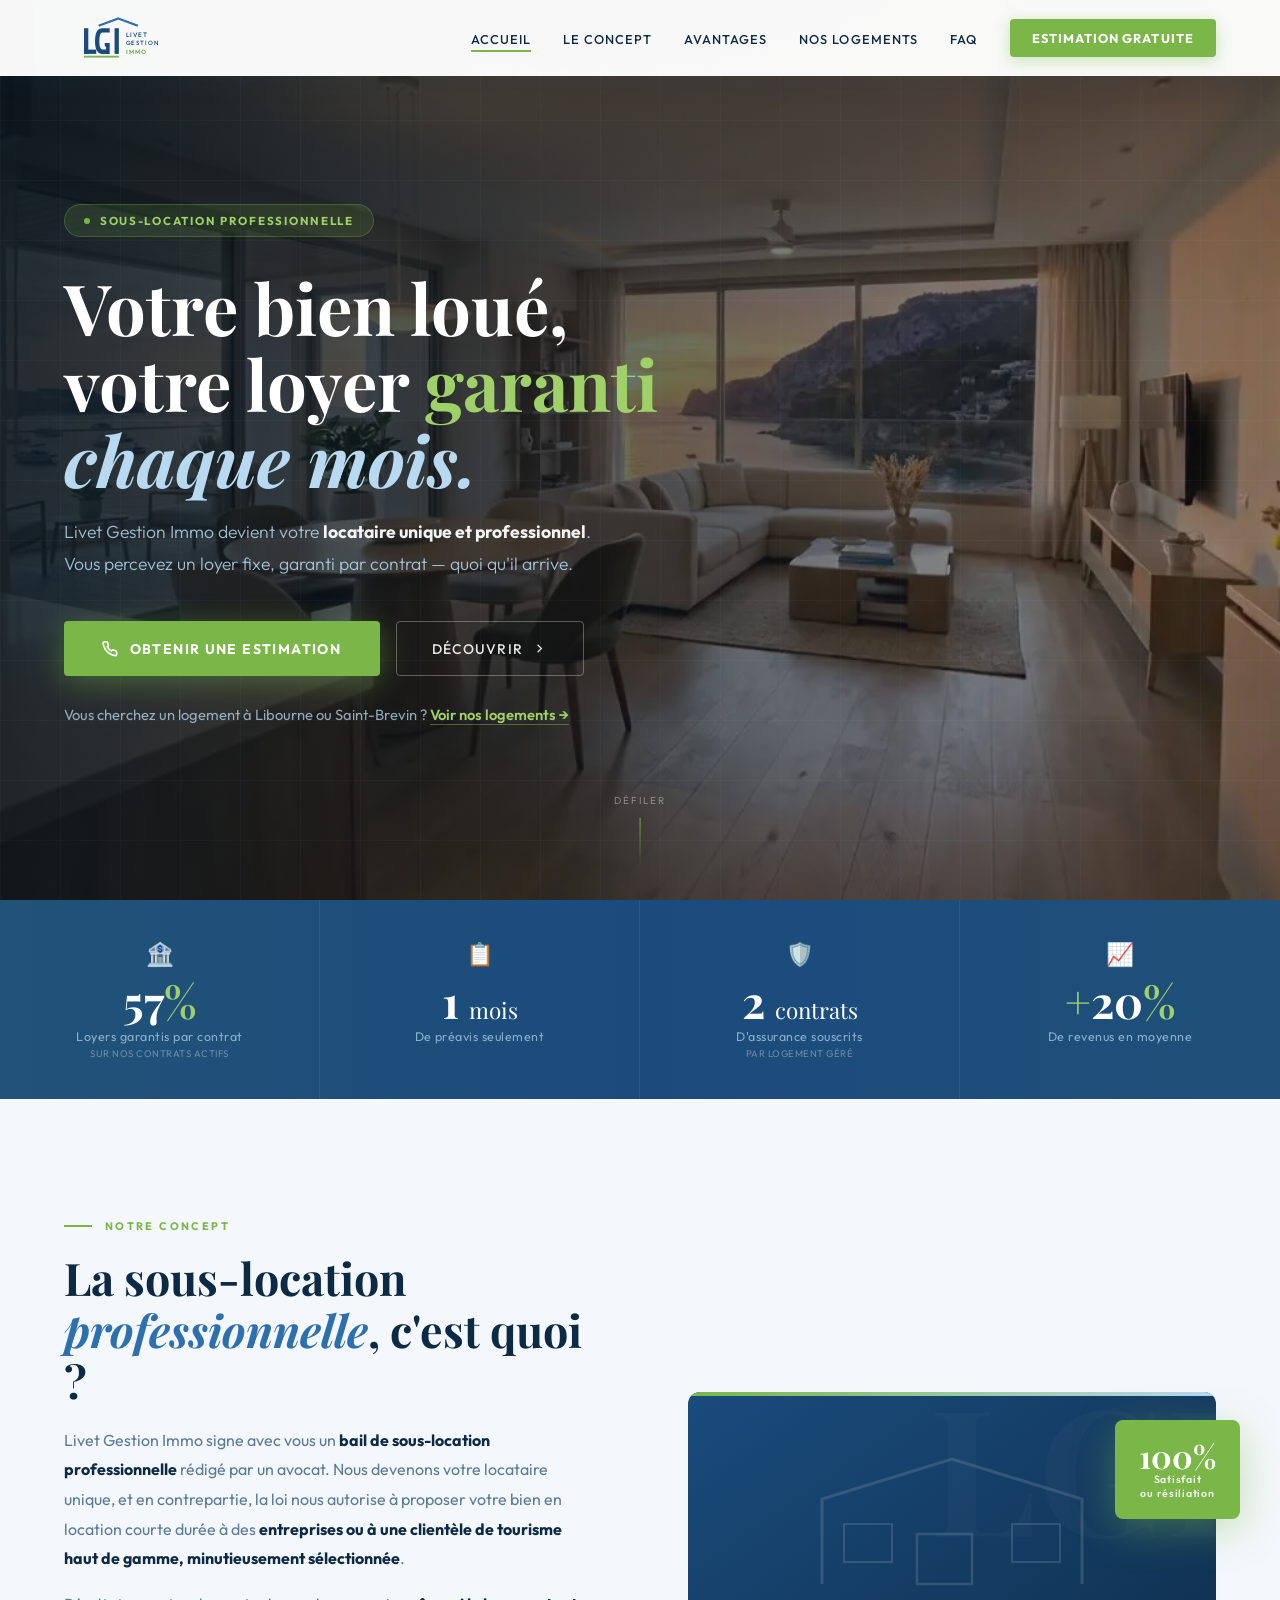
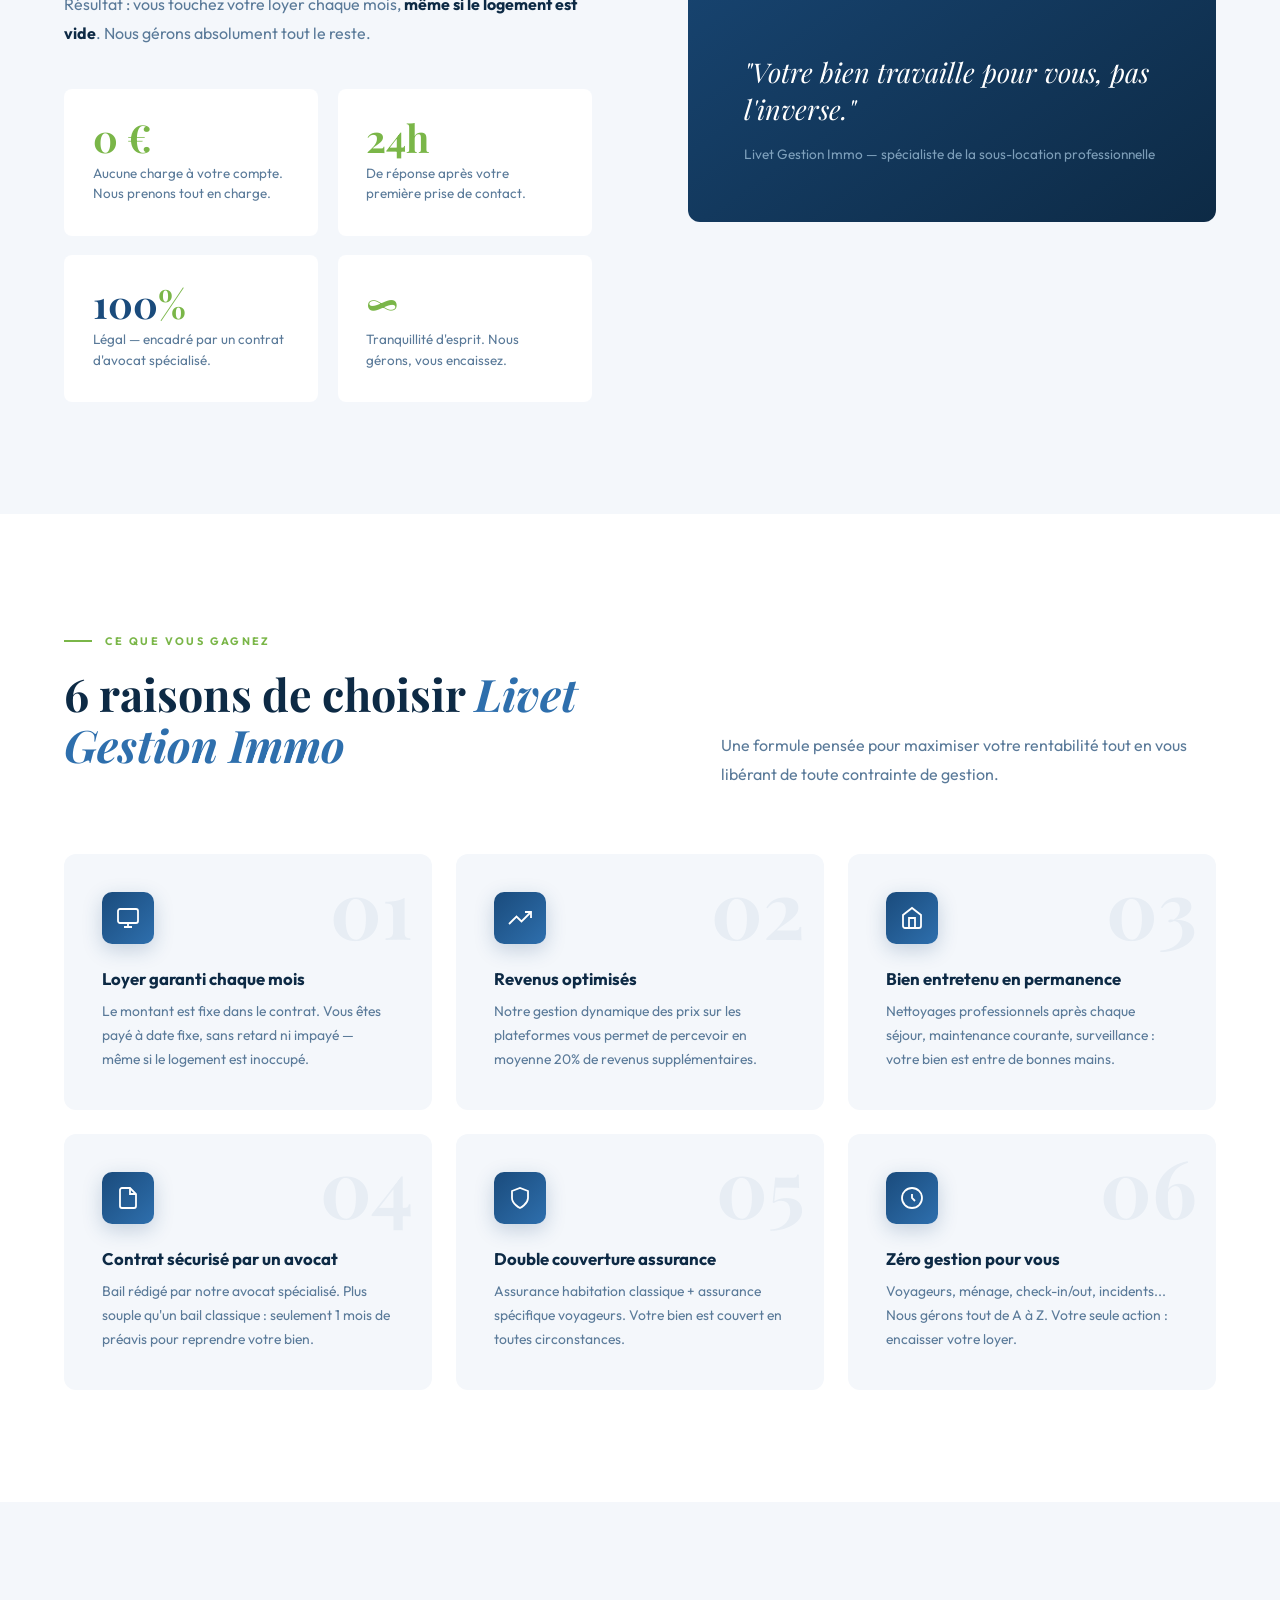
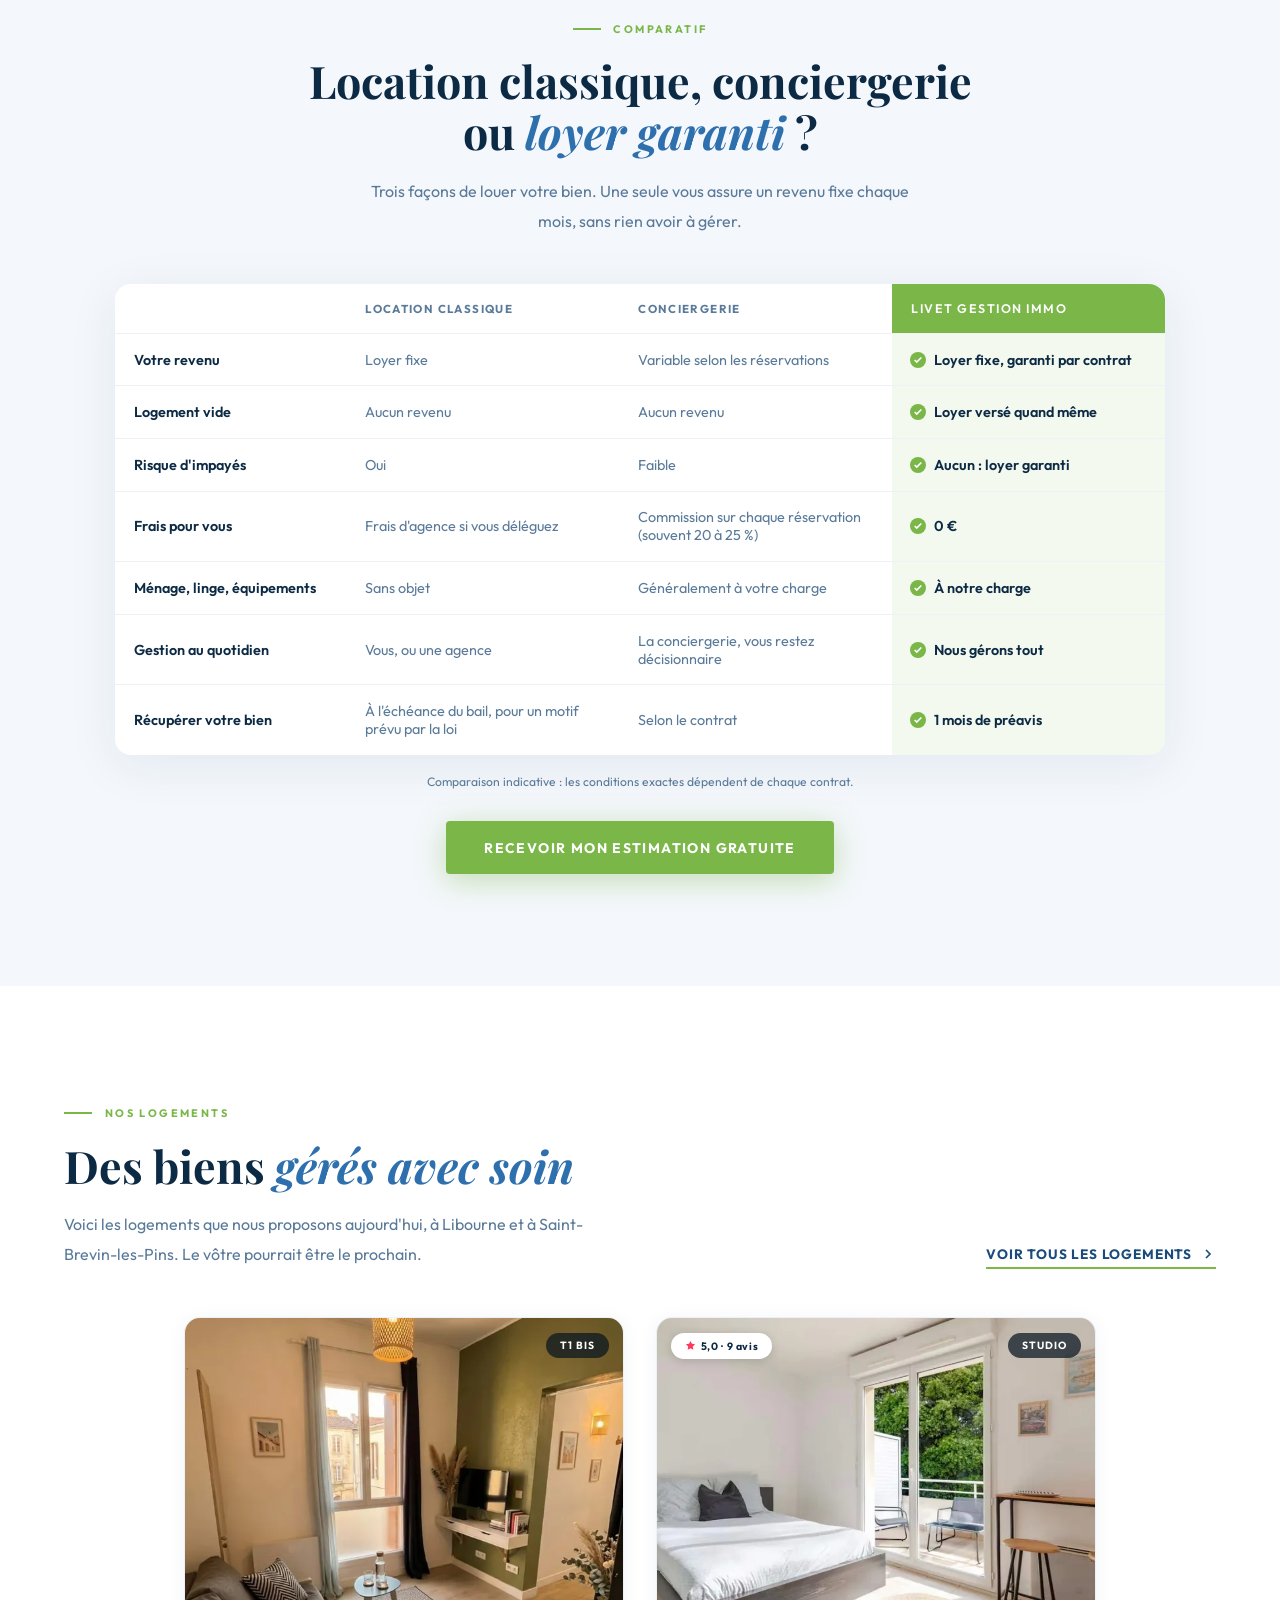
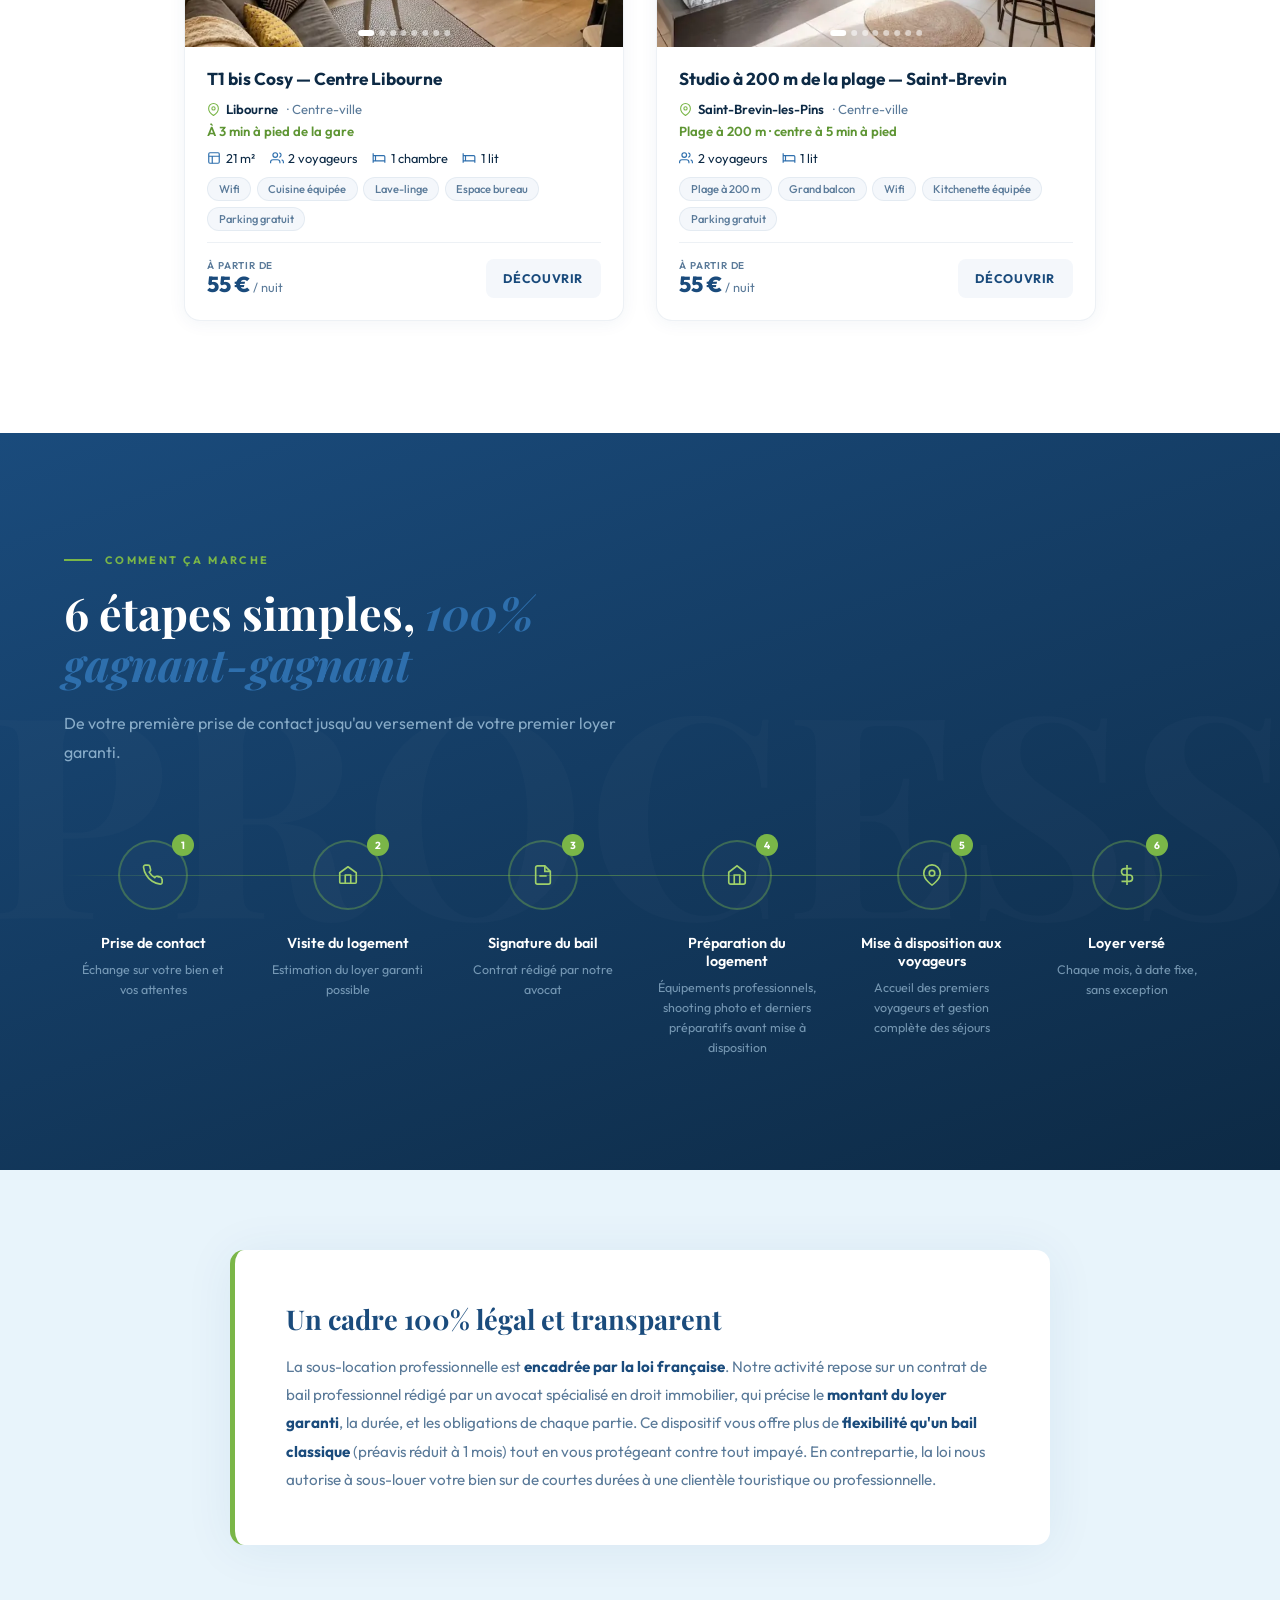
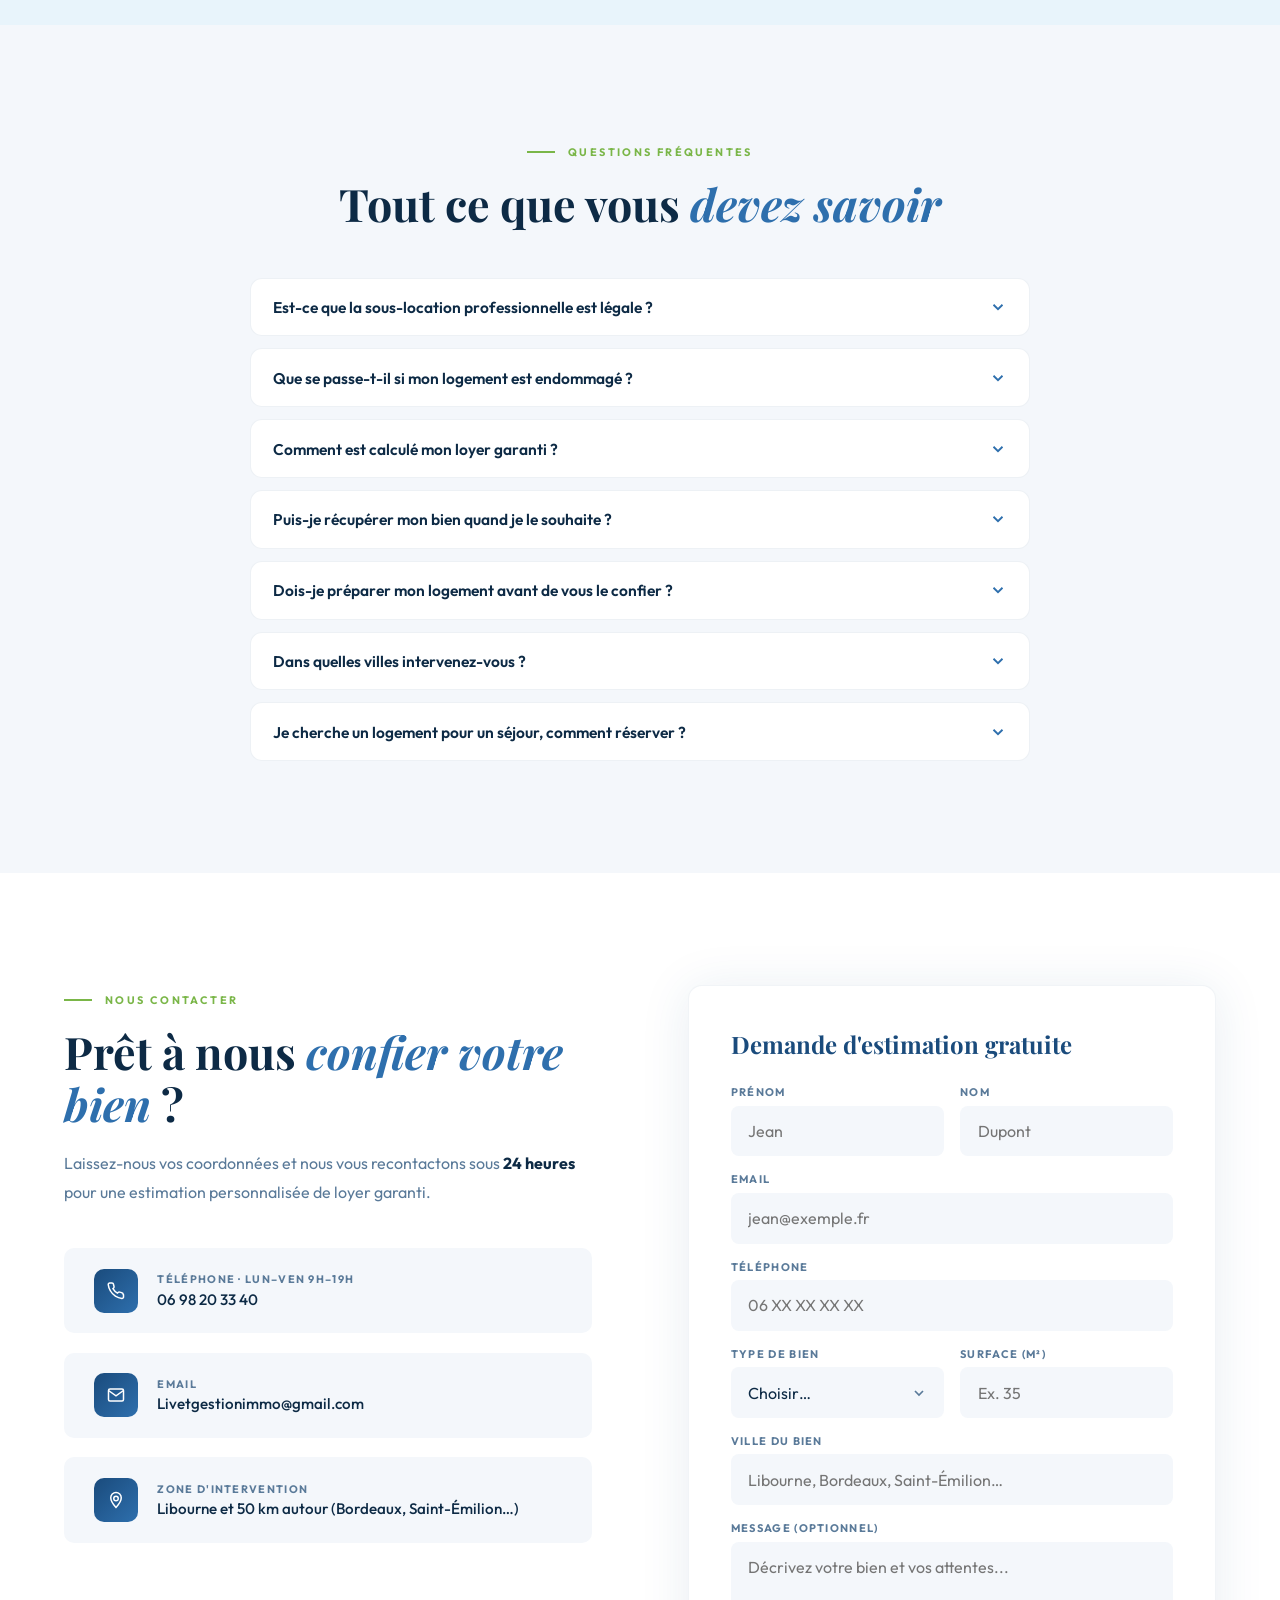
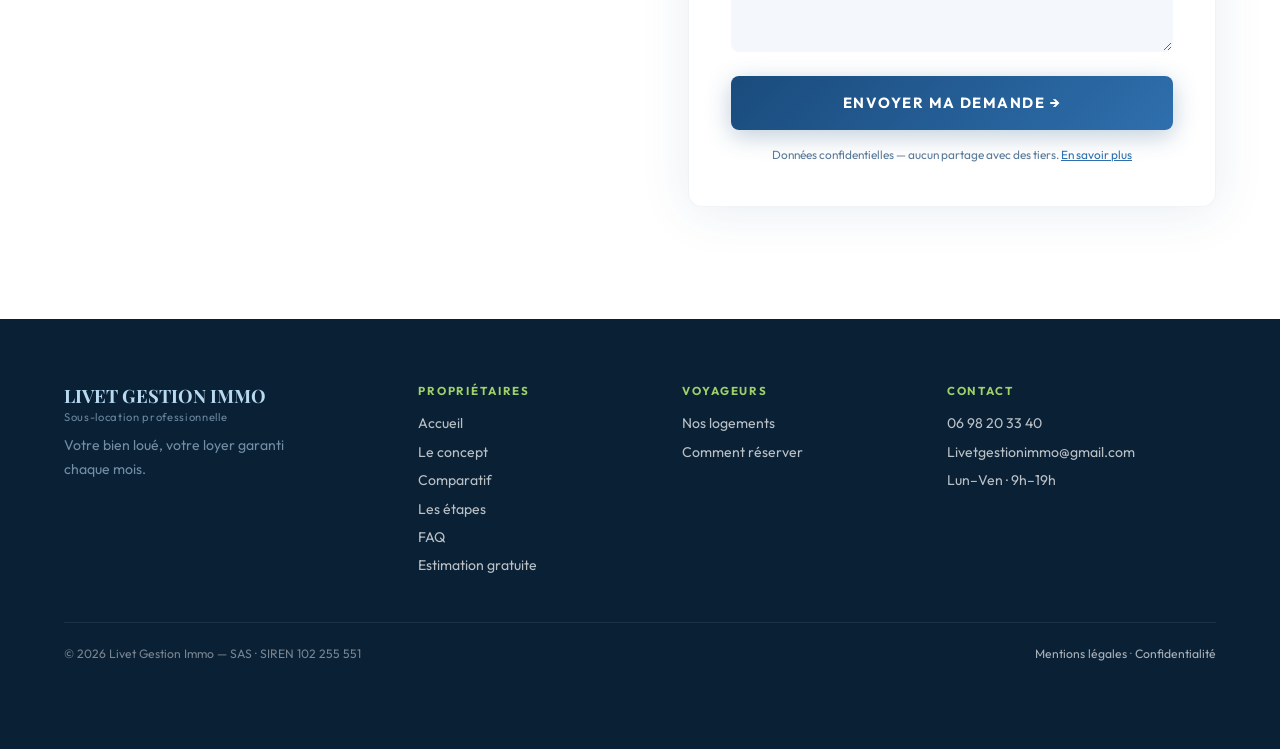
==== commit d609abe2: "Nouveau site : version mobile, page Nos logements, réservation en direct - Site découpé en fichiers " ====
--- a/index.html
+++ b/index.html
@@ -1,534 +1,291 @@
 <!DOCTYPE html>
-<html lang="fr">
+<html lang="fr" class="no-js">
 <head>
 <meta charset="UTF-8"/>
 <meta name="viewport" content="width=device-width, initial-scale=1.0"/>
-<title>Livet Gestion Immo — Sous-location Professionnelle</title>
-<link href="https://fonts.googleapis.com/css2?family=Outfit:wght@200;300;400;500;600;700;800&family=Playfair+Display:ital,wght@0,400;0,700;1,400;1,600&display=swap" rel="stylesheet"/>
-<style>
-*,*::before,*::after{box-sizing:border-box;margin:0;padding:0;}
-:root{--bleu:#1a4b7c;--bleu-clair:#2e6fad;--bleu-sky:#b8d9f0;--bleu-pale:#e8f4fb;--vert:#7ab648;--vert-clair:#9fd06a;--blanc:#ffffff;--gris:#f4f7fb;--texte:#0d2a45;--texte-soft:#5a7a99;}
-html{scroll-behavior:smooth;}
-body{font-family:'Outfit',sans-serif;background:var(--blanc);color:var(--texte);overflow-x:hidden;}
-.cursor{position:fixed;width:12px;height:12px;background:var(--vert);border-radius:50%;pointer-events:none;z-index:9999;transform:translate(-50%,-50%);transition:width .3s,height .3s,transform .2s;mix-blend-mode:multiply;}
-.cursor-ring{position:fixed;width:40px;height:40px;border:2px solid var(--bleu);border-radius:50%;pointer-events:none;z-index:9998;transform:translate(-50%,-50%);}
-nav{position:fixed;top:0;left:0;right:0;z-index:500;padding:0 5%;height:80px;display:flex;align-items:center;justify-content:space-between;transition:background .4s,box-shadow .4s,height .4s;}
-nav.scrolled{background:rgba(255,255,255,.97);box-shadow:0 2px 40px rgba(26,75,124,.12);height:66px;}
-.nav-logo svg{height:46px;transition:height .3s;}
-nav.scrolled .nav-logo svg{height:38px;}
-.nav-links{display:flex;gap:2.5rem;list-style:none;}
-.nav-links a{color:rgba(255,255,255,.9);font-size:.82rem;font-weight:500;letter-spacing:.08em;text-transform:uppercase;text-decoration:none;position:relative;transition:color .3s;}
-nav.scrolled .nav-links a{color:var(--texte);}
-.nav-links a::after{content:'';position:absolute;bottom:-4px;left:0;right:0;height:2px;background:var(--vert);transform:scaleX(0);transition:transform .3s;}
-.nav-links a:hover::after{transform:scaleX(1);}
-.nav-cta{background:var(--vert)!important;color:var(--blanc)!important;padding:.65rem 1.5rem;font-weight:700;border-radius:3px;box-shadow:0 4px 15px rgba(122,182,72,.35);transition:background .3s,transform .2s,box-shadow .3s!important;}
-.nav-cta:hover{background:var(--vert-clair)!important;transform:translateY(-2px);box-shadow:0 8px 25px rgba(122,182,72,.5)!important;}
-.nav-cta::after{display:none!important;}
-#hero{min-height:100vh;background:#071520;position:relative;overflow:hidden;display:flex;align-items:center;padding:0 5%;}
-#heroCanvas{position:absolute;inset:0;width:100%;height:100%;z-index:0;display:block;}
-.hero-overlay{position:absolute;inset:0;background:linear-gradient(105deg,rgba(7,21,32,.9) 0%,rgba(7,21,32,.62) 45%,rgba(7,21,32,.28) 100%);z-index:1;pointer-events:none;}
-.hero-grid{position:absolute;inset:0;background-image:linear-gradient(rgba(184,217,240,.03) 1px,transparent 1px),linear-gradient(90deg,rgba(184,217,240,.03) 1px,transparent 1px);background-size:60px 60px;animation:gridSlide 20s linear infinite;z-index:2;}
-@keyframes gridSlide{0%{background-position:0 0;}100%{background-position:60px 60px;}}
-.particles{position:absolute;inset:0;overflow:hidden;pointer-events:none;z-index:3;}
-.particle{position:absolute;border-radius:50%;animation:pFloat linear infinite;opacity:0;}
-@keyframes pFloat{0%{transform:translateY(100vh) scale(0);opacity:0;}10%{opacity:.6;}90%{opacity:.3;}100%{transform:translateY(-10vh) scale(1);opacity:0;}}
-.blob{position:absolute;border-radius:50%;filter:blur(80px);animation:bPulse 6s ease-in-out infinite;pointer-events:none;z-index:2;}
-.b1{width:500px;height:500px;background:rgba(122,182,72,.07);top:-100px;right:5%;}
-.b2{width:350px;height:350px;background:rgba(46,111,173,.12);bottom:-50px;right:20%;animation-delay:-3s;}
-.b3{width:280px;height:280px;background:rgba(184,217,240,.05);top:30%;left:30%;animation-delay:-1.5s;}
-@keyframes bPulse{0%,100%{transform:scale(1);}50%{transform:scale(1.18) rotate(8deg);}}
-.hero-content{position:relative;z-index:5;max-width:680px;}
-.hero-badge{display:inline-flex;align-items:center;gap:.6rem;background:rgba(122,182,72,.15);border:1px solid rgba(122,182,72,.3);color:var(--vert-clair);padding:.5rem 1.2rem;border-radius:50px;font-size:.72rem;font-weight:700;letter-spacing:.15em;text-transform:uppercase;margin-bottom:2rem;animation:bPop .8s cubic-bezier(0.34,1.56,0.64,1) .3s both;}
-.badge-dot{width:6px;height:6px;background:var(--vert);border-radius:50%;animation:blink 1.5s ease-in-out infinite;}
-@keyframes blink{0%,100%{opacity:1;}50%{opacity:.15;}}
-@keyframes bPop{from{opacity:0;transform:scale(.5) translateY(12px);}to{opacity:1;transform:scale(1) translateY(0);}}
-.hero-title{font-family:'Playfair Display',serif;font-size:clamp(2.8rem,5.5vw,5.2rem);font-weight:700;color:var(--blanc);line-height:1.08;margin-bottom:1rem;animation:sUp .9s cubic-bezier(0.16,1,0.3,1) .5s both;}
-.hero-title .accent{color:var(--vert-clair);}
-.hero-title .italic{font-style:italic;color:var(--bleu-sky);}
-@keyframes sUp{from{opacity:0;transform:translateY(50px);}to{opacity:1;transform:translateY(0);}}
-.hero-sub{font-size:1.1rem;font-weight:300;color:rgba(184,217,240,.8);line-height:1.8;margin-bottom:3rem;max-width:540px;animation:sUp .9s cubic-bezier(0.16,1,0.3,1) .7s both;}
-.hero-sub strong{color:rgba(255,255,255,.95);}
-.hero-btns{display:flex;gap:1rem;flex-wrap:wrap;animation:sUp .9s cubic-bezier(0.16,1,0.3,1) .9s both;}
-.btn-main{background:var(--vert);color:var(--blanc);padding:1.1rem 2.5rem;font-weight:700;font-size:.87rem;letter-spacing:.1em;text-transform:uppercase;text-decoration:none;border-radius:3px;border:none;cursor:pointer;box-shadow:0 6px 30px rgba(122,182,72,.4);transition:all .3s;display:inline-flex;align-items:center;gap:.7rem;position:relative;overflow:hidden;}
-.btn-main::before{content:'';position:absolute;inset:0;background:linear-gradient(90deg,transparent,rgba(255,255,255,.18),transparent);transform:translateX(-100%);transition:transform .5s;}
-.btn-main:hover::before{transform:translateX(100%);}
-.btn-main:hover{transform:translateY(-3px);box-shadow:0 14px 40px rgba(122,182,72,.55);}
-.btn-outline{background:transparent;color:rgba(255,255,255,.8);padding:1.1rem 2.2rem;font-weight:500;font-size:.87rem;letter-spacing:.08em;text-transform:uppercase;text-decoration:none;border:1px solid rgba(255,255,255,.25);border-radius:3px;transition:all .3s;display:inline-flex;align-items:center;gap:.6rem;}
-.btn-outline:hover{border-color:var(--bleu-sky);color:var(--bleu-sky);transform:translateY(-3px);}
-.scroll-ind{position:absolute;bottom:3rem;left:50%;transform:translateX(-50%);display:flex;flex-direction:column;align-items:center;gap:.7rem;cursor:pointer;animation:fadeIn 1s 1.5s both;z-index:5;}
-@keyframes fadeIn{from{opacity:0;}to{opacity:1;}}
-.scroll-line{width:1px;height:55px;background:linear-gradient(var(--vert),transparent);animation:sDown 1.5s ease-in-out infinite;}
-@keyframes sDown{0%{transform:scaleY(0);transform-origin:top;}50%{transform:scaleY(1);transform-origin:top;}51%{transform-origin:bottom;}100%{transform:scaleY(0);transform-origin:bottom;}}
-.scroll-txt{font-size:.62rem;letter-spacing:.2em;text-transform:uppercase;color:rgba(255,255,255,.35);}
-.stats-band{background:var(--bleu);display:grid;grid-template-columns:repeat(4,1fr);position:relative;overflow:hidden;}
-.stats-band::before{content:'';position:absolute;inset:0;background:linear-gradient(90deg,rgba(122,182,72,.07),transparent 50%,rgba(122,182,72,.05));}
-.stat-item{padding:2.5rem 2rem;text-align:center;border-right:1px solid rgba(255,255,255,.07);position:relative;z-index:1;transition:background .3s;}
-.stat-item:last-child{border-right:none;}
-.stat-item:hover{background:rgba(255,255,255,.04);}
-.stat-emoji{font-size:1.4rem;margin-bottom:.7rem;}
-.stat-num{font-family:'Playfair Display',serif;font-size:2.8rem;font-weight:700;color:var(--blanc);line-height:1;margin-bottom:.3rem;}
-.stat-num .g{color:var(--vert-clair);}
-.stat-lbl{font-size:.76rem;font-weight:400;color:rgba(184,217,240,.65);letter-spacing:.04em;}
-section{padding:8rem 5%;}
-.s-label{display:inline-flex;align-items:center;gap:.8rem;font-size:.68rem;font-weight:700;letter-spacing:.22em;text-transform:uppercase;color:var(--vert);margin-bottom:1.2rem;}
-.s-label::before{content:'';width:28px;height:2px;background:var(--vert);}
-.s-title{font-family:'Playfair Display',serif;font-size:clamp(2rem,3.5vw,3.2rem);font-weight:700;line-height:1.15;color:var(--texte);margin-bottom:1.2rem;}
-.s-title em{font-style:italic;color:var(--bleu-clair);}
-.s-body{font-size:1rem;line-height:1.85;color:var(--texte-soft);max-width:540px;}
-#about{background:var(--gris);display:grid;grid-template-columns:1fr 1fr;gap:6rem;align-items:center;}
-.num-cards{display:grid;grid-template-columns:1fr 1fr;gap:1.2rem;margin-top:2.5rem;}
-.nc{background:var(--blanc);padding:2rem;border-radius:6px;border-bottom:3px solid transparent;transition:border-color .3s,transform .3s,box-shadow .3s;}
-.nc:hover{border-color:var(--vert);transform:translateY(-4px);box-shadow:0 14px 40px rgba(26,75,124,.1);}
-.nc-big{font-family:'Playfair Display',serif;font-size:2.5rem;font-weight:700;color:var(--bleu);line-height:1;margin-bottom:.3rem;}
-.nc-big .g{color:var(--vert);}
-.nc-desc{font-size:.82rem;color:var(--texte-soft);line-height:1.55;}
-.about-card-wrap{position:relative;}
-.about-main{background:linear-gradient(145deg,var(--bleu),#0d2a45);border-radius:10px;padding:3.5rem;min-height:430px;display:flex;flex-direction:column;justify-content:flex-end;position:relative;overflow:hidden;}
-.about-main::before{content:'LGI';position:absolute;top:-1rem;right:-1rem;font-family:'Playfair Display',serif;font-size:11rem;font-weight:700;color:rgba(255,255,255,.025);line-height:1;pointer-events:none;}
-.about-stripe{position:absolute;top:0;left:0;right:0;height:4px;background:linear-gradient(90deg,var(--vert),var(--bleu-sky),var(--vert));background-size:200%;animation:strMove 3s linear infinite;}
-@keyframes strMove{0%{background-position:0%;}100%{background-position:200%;}}
-.about-quote{font-family:'Playfair Display',serif;font-size:1.7rem;color:var(--blanc);font-weight:400;font-style:italic;margin-bottom:1rem;line-height:1.35;}
-.about-sub-text{font-size:.85rem;color:rgba(184,217,240,.65);line-height:1.65;}
-.float-badge{position:absolute;top:1.8rem;right:-1.5rem;background:var(--vert);color:var(--blanc);padding:1.2rem 1.5rem;border-radius:8px;text-align:center;box-shadow:0 10px 40px rgba(122,182,72,.4);animation:bWiggle 4s ease-in-out infinite;}
-@keyframes bWiggle{0%,100%{transform:rotate(-2deg) translateY(0);}50%{transform:rotate(2deg) translateY(-8px);}}
-.fb-num{font-family:'Playfair Display',serif;font-size:2rem;font-weight:700;line-height:1;}
-.fb-lbl{font-size:.66rem;font-weight:600;letter-spacing:.07em;opacity:.85;}
-#avantages{background:var(--blanc);}
-.av-intro{display:grid;grid-template-columns:1.2fr 1fr;gap:4rem;align-items:end;margin-bottom:4rem;}
-.av-grid{display:grid;grid-template-columns:repeat(3,1fr);gap:1.5rem;}
-.av-card{background:var(--gris);border-radius:10px;padding:2.5rem;position:relative;overflow:hidden;transition:transform .4s cubic-bezier(0.34,1.56,0.64,1),box-shadow .4s;}
-.av-card::after{content:'';position:absolute;bottom:0;left:0;right:0;height:3px;background:linear-gradient(90deg,var(--bleu),var(--vert));transform:scaleX(0);transform-origin:left;transition:transform .4s;}
-.av-card:hover{transform:translateY(-10px) scale(1.01);box-shadow:0 24px 60px rgba(26,75,124,.12);}
-.av-card:hover::after{transform:scaleX(1);}
-.av-num{font-family:'Playfair Display',serif;font-size:5rem;font-weight:700;color:rgba(26,75,124,.055);line-height:1;position:absolute;top:.8rem;right:1.2rem;}
-.av-ico{width:52px;height:52px;background:linear-gradient(135deg,var(--bleu),var(--bleu-clair));border-radius:10px;display:flex;align-items:center;justify-content:center;margin-bottom:1.5rem;box-shadow:0 6px 20px rgba(26,75,124,.22);transition:transform .3s;}
-.av-card:hover .av-ico{transform:rotate(-8deg) scale(1.1);}
-.av-ico svg{width:24px;height:24px;stroke:var(--blanc);fill:none;stroke-width:1.8;}
-.av-title{font-size:1.05rem;font-weight:700;color:var(--texte);margin-bottom:.7rem;}
-.av-desc{font-size:.85rem;color:var(--texte-soft);line-height:1.7;}
-#process{background:linear-gradient(160deg,var(--bleu),#0d2a45);position:relative;overflow:hidden;}
-#process .s-title{color:var(--blanc);}
-#process .s-body{color:rgba(184,217,240,.65);}
-.proc-bg{position:absolute;top:50%;left:50%;transform:translate(-50%,-50%);font-family:'Playfair Display',serif;font-size:22vw;font-weight:700;color:rgba(255,255,255,.015);white-space:nowrap;pointer-events:none;}
-.proc-wrap{margin-top:4.5rem;position:relative;}
-.proc-line{position:absolute;top:35px;left:0;right:0;height:1px;background:linear-gradient(90deg,transparent,rgba(122,182,72,.45) 15%,rgba(122,182,72,.45) 85%,transparent);}
-.proc-grid{display:grid;grid-template-columns:repeat(6,1fr);gap:1rem;position:relative;z-index:1;}
-.proc-step{display:flex;flex-direction:column;align-items:center;text-align:center;padding:0 .5rem;}
-.proc-dot{width:70px;height:70px;border:2px solid rgba(122,182,72,.38);border-radius:50%;display:flex;align-items:center;justify-content:center;margin-bottom:1.5rem;background:rgba(255,255,255,.02);position:relative;transition:all .4s;}
-.proc-dot::before{content:'';position:absolute;inset:-6px;border-radius:50%;border:1px solid rgba(122,182,72,.13);animation:ringP 2s ease-in-out infinite;}
-.proc-step:nth-child(2) .proc-dot::before{animation-delay:.33s;}
-.proc-step:nth-child(3) .proc-dot::before{animation-delay:.66s;}
-.proc-step:nth-child(4) .proc-dot::before{animation-delay:1s;}
-.proc-step:nth-child(5) .proc-dot::before{animation-delay:1.33s;}
-.proc-step:nth-child(6) .proc-dot::before{animation-delay:1.66s;}
-@keyframes ringP{0%,100%{transform:scale(1);opacity:1;}50%{transform:scale(1.25);opacity:0;}}
-.proc-dot:hover{background:var(--vert);border-color:var(--vert);transform:scale(1.12);}
-.proc-dot svg{width:22px;height:22px;stroke:var(--vert-clair);fill:none;stroke-width:1.8;transition:stroke .3s;}
-.proc-dot:hover svg{stroke:var(--blanc);}
-.proc-n{position:absolute;top:-8px;right:-8px;width:22px;height:22px;background:var(--vert);border-radius:50%;font-size:.64rem;font-weight:700;color:var(--blanc);display:flex;align-items:center;justify-content:center;}
-.proc-title{font-size:.88rem;font-weight:600;color:var(--blanc);margin-bottom:.5rem;}
-.proc-desc{font-size:.74rem;color:rgba(184,217,240,.5);line-height:1.6;}
-#legal{background:var(--bleu-pale);padding:5rem 5%;text-align:center;}
-.legal-box{max-width:820px;margin:0 auto;background:var(--blanc);border-radius:14px;padding:3.5rem;border-left:5px solid var(--vert);box-shadow:0 4px 50px rgba(26,75,124,.07);position:relative;overflow:hidden;}
-.legal-ttl{font-family:'Playfair Display',serif;font-size:1.7rem;color:var(--bleu);margin-bottom:1rem;font-weight:700;}
-.legal-txt{font-size:.95rem;color:var(--texte-soft);line-height:1.85;}
-.legal-txt strong{color:var(--bleu);}
-#contact{background:var(--gris);display:grid;grid-template-columns:1fr 1fr;gap:6rem;align-items:start;}
-.ci-list{display:flex;flex-direction:column;gap:1.2rem;margin-top:2.5rem;}
-.ci{display:flex;align-items:center;gap:1.2rem;background:var(--blanc);padding:1.3rem 1.7rem;border-radius:8px;transition:transform .3s,box-shadow .3s,border-color .3s;border-left:3px solid transparent;}
-.ci:hover{transform:translateX(7px);box-shadow:0 8px 30px rgba(26,75,124,.09);border-color:var(--vert);}
-.ci-ico{width:44px;height:44px;min-width:44px;background:linear-gradient(135deg,var(--bleu),var(--bleu-clair));border-radius:10px;display:flex;align-items:center;justify-content:center;box-shadow:0 4px 14px rgba(26,75,124,.22);}
-.ci-ico svg{width:18px;height:18px;stroke:var(--blanc);fill:none;stroke-width:2;}
-.ci-txt strong{display:block;font-size:.68rem;letter-spacing:.12em;text-transform:uppercase;color:var(--texte-soft);margin-bottom:.15rem;}
-.ci-txt span{font-size:.9rem;font-weight:500;color:var(--texte);}
-.cf{background:var(--blanc);border-radius:14px;padding:3rem;box-shadow:0 4px 50px rgba(26,75,124,.08);}
-.cf-title{font-family:'Playfair Display',serif;font-size:1.5rem;color:var(--bleu);margin-bottom:2rem;font-weight:700;}
-.fg2{display:flex;flex-direction:column;gap:.4rem;margin-bottom:1rem;}
-.fg2 label{font-size:.69rem;letter-spacing:.12em;text-transform:uppercase;color:var(--texte-soft);font-weight:700;}
-.fg2 input,.fg2 select,.fg2 textarea{background:var(--gris);border:1.5px solid transparent;border-radius:7px;padding:.9rem 1.1rem;font-family:'Outfit',sans-serif;font-size:.92rem;color:var(--texte);outline:none;transition:border-color .3s,box-shadow .3s,background .3s;-webkit-appearance:none;}
-.fg2 input:focus,.fg2 select:focus,.fg2 textarea:focus{border-color:var(--bleu-clair);background:var(--blanc);box-shadow:0 0 0 4px rgba(46,111,173,.1);}
-.fg2 textarea{resize:vertical;min-height:115px;}
-.fg-row{display:grid;grid-template-columns:1fr 1fr;gap:1rem;}
-.sub-btn{width:100%;background:linear-gradient(135deg,var(--bleu),var(--bleu-clair));color:var(--blanc);border:none;cursor:pointer;padding:1.1rem 2rem;font-family:'Outfit',sans-serif;font-size:.9rem;font-weight:700;letter-spacing:.1em;text-transform:uppercase;border-radius:7px;box-shadow:0 6px 25px rgba(26,75,124,.28);transition:all .3s;position:relative;overflow:hidden;margin-top:.5rem;}
-.sub-btn::before{content:'';position:absolute;inset:0;background:linear-gradient(90deg,transparent,rgba(255,255,255,.12),transparent);transform:translateX(-100%);transition:transform .5s;}
-.sub-btn:hover::before{transform:translateX(100%);}
-.sub-btn:hover{transform:translateY(-2px);box-shadow:0 14px 40px rgba(26,75,124,.38);}
-.form-note{font-size:.73rem;color:var(--texte-soft);text-align:center;margin-top:1rem;line-height:1.55;}
-footer{background:#0a2035;padding:3.5rem 5%;display:grid;grid-template-columns:1fr auto 1fr;align-items:center;gap:2rem;}
-.fl-brand{font-family:'Playfair Display',serif;font-size:1.1rem;color:var(--bleu-sky);font-weight:700;}
-.fl-brand span{display:block;font-size:.68rem;color:rgba(184,217,240,.45);font-family:'Outfit',sans-serif;font-weight:400;letter-spacing:.05em;margin-top:.1rem;}
-.fl-copy{font-size:.76rem;color:rgba(255,255,255,.28);text-align:center;}
-.fl-links{display:flex;gap:2rem;justify-content:flex-end;}
-.fl-links a{font-size:.73rem;color:rgba(255,255,255,.32);text-decoration:none;transition:color .3s;}
-.fl-links a:hover{color:var(--vert-clair);}
-.rev{opacity:0;transform:translateY(40px);transition:opacity .8s cubic-bezier(0.16,1,0.3,1),transform .8s cubic-bezier(0.16,1,0.3,1);}
-.rev.on{opacity:1;transform:translateY(0);}
-.rev-l{opacity:0;transform:translateX(-50px);transition:opacity .8s cubic-bezier(0.16,1,0.3,1),transform .8s cubic-bezier(0.16,1,0.3,1);}
-.rev-l.on{opacity:1;transform:translateX(0);}
-.rev-r{opacity:0;transform:translateX(50px);transition:opacity .8s cubic-bezier(0.16,1,0.3,1),transform .8s cubic-bezier(0.16,1,0.3,1);}
-.rev-r.on{opacity:1;transform:translateX(0);}
-.d1{transition-delay:.1s!important;}.d2{transition-delay:.2s!important;}.d3{transition-delay:.3s!important;}
-@media(max-width:1100px){.proc-grid{grid-template-columns:repeat(3,1fr);}.proc-line{display:none;}.av-grid{grid-template-columns:repeat(2,1fr);}}
-@media(max-width:900px){nav{padding:0 1.5rem;}.nav-links{display:none;}#about,#contact{grid-template-columns:1fr;gap:3rem;padding:5rem 5%;}.av-intro{grid-template-columns:1fr;}.about-card-wrap{display:none;}.stats-band{grid-template-columns:repeat(2,1fr);}.proc-grid{grid-template-columns:repeat(2,1fr);}footer{grid-template-columns:1fr;text-align:center;}.fl-links{justify-content:center;}.av-grid{grid-template-columns:1fr;}.fg-row{grid-template-columns:1fr;}}
-</style>
+<title>Livet Gestion Immo — Sous-location professionnelle à Libourne | Loyer garanti</title>
+<meta name="description" content="Livet Gestion Immo devient votre locataire unique à Libourne et alentours : loyer garanti chaque mois, zéro gestion, bail rédigé par un avocat. Estimation gratuite sous 24 h."/>
+<meta name="robots" content="index, follow"/>
+<meta name="theme-color" content="#1a4b7c"/>
+<link rel="canonical" href="https://livet-gestion-immo.com/"/>
+<meta property="og:title" content="Livet Gestion Immo — Votre bien loué, votre loyer garanti"/>
+<meta property="og:description" content="Sous-location professionnelle à Libourne. Loyer garanti, zéro gestion, contrat avocat."/>
+<meta property="og:type" content="website"/>
+<meta property="og:url" content="https://livet-gestion-immo.com/"/>
+<meta property="og:image" content="https://livet-gestion-immo.com/images/og-image.jpg"/>
+<meta property="og:locale" content="fr_FR"/>
+<meta name="twitter:card" content="summary_large_image"/>
+<link rel="icon" href="data:image/svg+xml,<svg xmlns='http://www.w3.org/2000/svg' viewBox='0 0 100 100'><rect width='100' height='100' rx='18' fill='%231a4b7c'/><path d='M50 15L15 45v40h25V65h20v20h25V45z' fill='white'/><rect x='38' y='65' width='24' height='20' fill='%237ab648'/></svg>"/>
+<link rel="icon" type="image/png" sizes="32x32" href="images/favicon-32.png"/>
+<link rel="apple-touch-icon" href="apple-touch-icon.png"/>
+<link rel="preconnect" href="https://fonts.googleapis.com"/>
+<link rel="preconnect" href="https://fonts.gstatic.com" crossorigin/>
+<link href="https://fonts.googleapis.com/css2?family=Outfit:wght@300;400;500;600;700;800&family=Playfair+Display:ital,wght@0,400;0,700;1,400;1,600&display=swap" rel="stylesheet"/>
+<link rel="stylesheet" href="assets/style.css?v=20261005"/>
+<script type="application/ld+json">{"@context":"https://schema.org","@type":"LocalBusiness","name":"Livet Gestion Immo","url":"https://livet-gestion-immo.com/","image":"https://livet-gestion-immo.com/images/og-image.jpg","telephone":"+33698203340","email":"Livetgestionimmo@gmail.com","address":{"@type":"PostalAddress","addressLocality":"Libourne","postalCode":"33500","addressCountry":"FR"},"areaServed":["Libourne","Bordeaux","Saint-Émilion"],"openingHours":"Mo-Fr 09:00-19:00"}</script>
+<script type="application/ld+json" id="ld-faq">{"@context": "https://schema.org", "@type": "FAQPage", "mainEntity": [{"@type": "Question", "name": "Est-ce que la sous-location professionnelle est légale ?", "acceptedAnswer": {"@type": "Answer", "text": "Oui, à 100%. Encadrée par la loi française, notre contrat rédigé par un avocat spécialisé vous protège légalement et précise toutes les obligations de chaque partie."}}, {"@type": "Question", "name": "Que se passe-t-il si mon logement est endommagé ?", "acceptedAnswer": {"@type": "Answer", "text": "Double assurance : votre assurance habitation + notre assurance spécifique voyageurs. En cas de dommage, nous prenons en charge les réparations sans frais de votre part."}}, {"@type": "Question", "name": "Comment est calculé mon loyer garanti ?", "acceptedAnswer": {"@type": "Answer", "text": "Lors de la visite, nous estimons le loyer selon la surface, la localisation et les équipements. Ce montant est fixé dans le contrat et ne change jamais — logement occupé ou non."}}, {"@type": "Question", "name": "Puis-je récupérer mon bien quand je le souhaite ?", "acceptedAnswer": {"@type": "Answer", "text": "Oui. Le bail professionnel prévoit un préavis de seulement 1 mois, contre 3 mois pour un bail classique. Totale flexibilité garantie."}}, {"@type": "Question", "name": "Dois-je préparer mon logement avant de vous le confier ?", "acceptedAnswer": {"@type": "Answer", "text": "Non. Équipements, shooting photo, mise en ligne — nous gérons tout. Votre seule action : signer le contrat."}}, {"@type": "Question", "name": "Dans quelles villes intervenez-vous ?", "acceptedAnswer": {"@type": "Answer", "text": "Libourne et un rayon de 50 km : Bordeaux, Saint-Émilion, Périgueux, Bergerac. Hors zone, contactez-nous directement."}}, {"@type": "Question", "name": "Je cherche un logement pour un séjour, comment réserver ?", "acceptedAnswer": {"@type": "Answer", "text": "Rendez-vous sur la page Nos logements : choisissez votre appartement, indiquez vos dates et envoyez votre demande. Nous vous confirmons la disponibilité et le tarif sous 24 h, sans frais de plateforme."}}]}</script>
 </head>
 <body>
+<div id="scroll-progress"><div id="scroll-bar"></div></div>
 <div class="cursor" id="cur"></div>
 <div class="cursor-ring" id="curRing"></div>
 
-<nav id="nav">
-  <a class="nav-logo" href="#">
-    <svg width="160" height="52" viewBox="0 0 220 72" fill="none" xmlns="http://www.w3.org/2000/svg">
-      <polyline points="56,16 88,4 120,16" stroke="#b8d9f0" stroke-width="3.5" stroke-linejoin="round" fill="none"/>
-      <rect x="32" y="20" width="7" height="42" fill="#b8d9f0"/>
-      <rect x="32" y="55" width="20" height="7" fill="#b8d9f0"/>
-      <path d="M62 20 Q50,20 50,41 Q50,62 62,62 L74,62 L74,44 L66,44 L66,50 L68,50 L68,55 L62,55 Q57,55 57,41 Q57,27 62,27 L74,27 L74,20 Z" fill="#b8d9f0"/>
-      <rect x="82" y="20" width="7" height="42" fill="#b8d9f0"/>
+<nav class="site-nav" aria-label="Navigation principale">
+  <a class="nav-logo" href="./" aria-label="Livet Gestion Immo — retour à l'accueil">
+    <svg width="160" height="52" viewBox="0 0 220 72" fill="none" xmlns="http://www.w3.org/2000/svg" aria-hidden="true">
+      <polyline points="56,16 88,4 120,16" stroke="#2e6fad" stroke-width="3.5" stroke-linejoin="round" fill="none"/>
+      <rect x="32" y="20" width="7" height="42" fill="#1a4b7c"/>
+      <rect x="32" y="55" width="20" height="7" fill="#1a4b7c"/>
+      <path d="M62 20 Q50,20 50,41 Q50,62 62,62 L74,62 L74,44 L66,44 L66,50 L68,50 L68,55 L62,55 Q57,55 57,41 Q57,27 62,27 L74,27 L74,20 Z" fill="#1a4b7c"/>
+      <rect x="82" y="20" width="7" height="42" fill="#1a4b7c"/>
       <rect x="32" y="65" width="57" height="3" fill="#7ab648"/>
-      <text x="100" y="34" fill="rgba(184,217,240,0.9)" font-family="Outfit,sans-serif" font-size="10.5" font-weight="300" letter-spacing="1.5">LIVET</text>
-      <text x="100" y="48" fill="rgba(184,217,240,0.9)" font-family="Outfit,sans-serif" font-size="10" font-weight="300" letter-spacing="1.5">GESTION</text>
+      <text x="100" y="34" fill="#1a4b7c" font-family="Outfit,sans-serif" font-size="10.5" font-weight="500" letter-spacing="1.5">LIVET</text>
+      <text x="100" y="48" fill="#1a4b7c" font-family="Outfit,sans-serif" font-size="10" font-weight="500" letter-spacing="1.5">GESTION</text>
       <text x="100" y="62" fill="#7ab648" font-family="Outfit,sans-serif" font-size="10" font-weight="700" letter-spacing="2">IMMO</text>
     </svg>
   </a>
-  <ul class="nav-links">
-    <li><a href="#about">Concept</a></li>
-    <li><a href="#avantages">Avantages</a></li>
-    <li><a href="#process">Etapes</a></li>
-    <li><a href="#contact" class="nav-cta">Prendre rendez-vous</a></li>
+  <button class="nav-toggle" type="button" aria-label="Ouvrir le menu" aria-expanded="false" aria-controls="navLinks"><span></span><span></span><span></span></button>
+  <ul class="nav-links" id="navLinks">
+    <li><a href="./" aria-current="page">Accueil</a></li>
+    <li><a href="./#about">Le concept</a></li>
+    <li><a href="./#avantages">Avantages</a></li>
+    <li><a href="logements.html">Nos logements</a></li>
+    <li><a href="./#faq">FAQ</a></li>
+    <li class="nav-mobile-only"><a href="tel:+33698203340">Appeler · 06 98 20 33 40</a></li>
+    <li><a href="./#contact" class="nav-cta">Estimation gratuite</a></li>
   </ul>
 </nav>
 
+<main>
 <section id="hero">
-  <canvas id="heroCanvas"></canvas>
+  <video id="heroVideo" autoplay muted loop playsinline preload="metadata" poster="images/hero-poster.webp" aria-hidden="true">
+    <source src="video/hero-mobile.mp4" type="video/mp4" media="(max-width: 768px)"/>
+    <source src="video/hero.mp4" type="video/mp4"/>
+  </video>
   <div class="hero-overlay"></div>
   <div class="hero-grid"></div>
   <div class="particles" id="pc"></div>
-  <div class="blob b1"></div>
-  <div class="blob b2"></div>
-  <div class="blob b3"></div>
   <div class="hero-content">
     <div class="hero-badge"><div class="badge-dot"></div>Sous-location professionnelle</div>
-    <h1 class="hero-title">Votre bien loue,<br>votre loyer <span class="accent">garanti</span><br><span class="italic">chaque mois.</span></h1>
-    <p class="hero-sub">Livet Gestion Immo devient votre <strong>locataire unique et professionnel</strong>. Vous percevez un loyer fixe, garanti par contrat - quoi qu'il arrive.</p>
+    <h1 class="hero-title">Votre bien loué,<br>votre loyer <span class="accent">garanti</span><br><span class="italic">chaque mois.</span></h1>
+    <p class="hero-sub">Livet Gestion Immo devient votre <strong>locataire unique et professionnel</strong>. Vous percevez un loyer fixe, garanti par contrat — quoi qu'il arrive.</p>
     <div class="hero-btns">
       <a href="#contact" class="btn-main">
-        <svg width="16" height="16" viewBox="0 0 24 24" fill="none" stroke="currentColor" stroke-width="2.5"><path d="M22 16.92v3a2 2 0 0 1-2.18 2 19.79 19.79 0 0 1-8.63-3.07A19.5 19.5 0 0 1 4.69 12 19.79 19.79 0 0 1 1.65 3.42 2 2 0 0 1 3.62 1.25h3a2 2 0 0 1 2 1.72c.127.96.361 1.903.7 2.81a2 2 0 0 1-.45 2.11L7.91 8.85a16 16 0 0 0 6 6l.91-.91a2 2 0 0 1 2.11-.45c.907.339 1.85.573 2.81.7a2 2 0 0 1 1.72 2.02z"/></svg>
+        <svg width="16" height="16" viewBox="0 0 24 24" fill="none" stroke="currentColor" stroke-width="2.5" aria-hidden="true"><path d="M22 16.92v3a2 2 0 0 1-2.18 2 19.79 19.79 0 0 1-8.63-3.07A19.5 19.5 0 0 1 4.69 12 19.79 19.79 0 0 1 1.65 3.42 2 2 0 0 1 3.62 1.25h3a2 2 0 0 1 2 1.72c.127.96.361 1.903.7 2.81a2 2 0 0 1-.45 2.11L7.91 8.85a16 16 0 0 0 6 6l.91-.91a2 2 0 0 1 2.11-.45c.907.339 1.85.573 2.81.7a2 2 0 0 1 1.72 2.02z"/></svg>
         Obtenir une estimation
       </a>
-      <a href="#about" class="btn-outline">Decouvrir <svg width="15" height="15" viewBox="0 0 24 24" fill="none" stroke="currentColor" stroke-width="2"><polyline points="9 18 15 12 9 6"/></svg></a>
-    </div>
-  </div>
-  <div class="scroll-ind" onclick="document.getElementById('stats').scrollIntoView({behavior:'smooth'})">
-    <span class="scroll-txt">Defiler</span>
-    <div class="scroll-line"></div>
-  </div>
+      <a href="#about" class="btn-outline">Découvrir <svg width="15" height="15" viewBox="0 0 24 24" fill="none" stroke="currentColor" stroke-width="2" aria-hidden="true"><polyline points="9 18 15 12 9 6"/></svg></a>
+    </div>
+    <p class="hero-travel">Vous cherchez un logement à Libourne ou Saint-Brevin ? <a href="logements.html">Voir nos logements →</a></p>
+  </div>
+  <button type="button" class="scroll-ind" onclick="document.getElementById('stats').scrollIntoView({behavior:'smooth'})" aria-label="Défiler vers la suite">
+    <span class="scroll-txt">Défiler</span>
+    <span class="scroll-line"></span>
+  </button>
 </section>
 
 <div class="stats-band" id="stats">
-  <div class="stat-item"><div class="stat-emoji">🏦</div><div class="stat-num"><span class="count" data-t="100">0</span><span class="g">%</span></div><div class="stat-lbl">Loyers garantis par contrat</div></div>
-  <div class="stat-item"><div class="stat-emoji">📋</div><div class="stat-num"><span class="count" data-t="1">0</span> <span style="font-size:1.4rem;font-weight:300">mois</span></div><div class="stat-lbl">De preavis seulement</div></div>
-  <div class="stat-item"><div class="stat-emoji">🛡️</div><div class="stat-num"><span class="count" data-t="2">0</span> <span style="font-size:1.4rem;font-weight:300">contrats</span></div><div class="stat-lbl">D'assurance souscrits</div></div>
-  <div class="stat-item"><div class="stat-emoji">📈</div><div class="stat-num"><span class="g">+</span><span class="count" data-t="20">0</span><span class="g">%</span></div><div class="stat-lbl">De revenus en moyenne</div></div>
+  <div class="stat-item"><div class="stat-emoji" aria-hidden="true">🏦</div><div class="stat-num"><span class="count" data-t="100">100</span><span class="g">%</span></div><div class="stat-lbl">Loyers garantis par contrat</div><div class="stat-src">Sur nos contrats actifs</div></div>
+  <div class="stat-item"><div class="stat-emoji" aria-hidden="true">📋</div><div class="stat-num"><span class="count" data-t="1">1</span> <small>mois</small></div><div class="stat-lbl">De préavis seulement</div></div>
+  <div class="stat-item"><div class="stat-emoji" aria-hidden="true">🛡️</div><div class="stat-num"><span class="count" data-t="2">2</span> <small>contrats</small></div><div class="stat-lbl">D'assurance souscrits</div><div class="stat-src">Par logement géré</div></div>
+  <div class="stat-item"><div class="stat-emoji" aria-hidden="true">📈</div><div class="stat-num"><span class="g">+</span><span class="count" data-t="20">20</span><span class="g">%</span></div><div class="stat-lbl">De revenus en moyenne</div></div>
 </div>
 
 <section id="about">
   <div class="rev-l">
     <p class="s-label">Notre concept</p>
     <h2 class="s-title">La sous-location <em>professionnelle</em>, c'est quoi ?</h2>
-    <p class="s-body">Livet Gestion Immo signe avec vous un <strong>bail de sous-location professionnelle</strong> redige par un avocat. Nous devenons votre locataire unique, et en contrepartie, la loi nous autorise a proposer votre bien en location courte duree a des <strong>entreprises ou a une clientele de tourisme haut de gamme, minutieusement selectionnee</strong>.</p>
-    <p class="s-body" style="margin-top:1rem;">Resultat : vous touchez votre loyer chaque mois, <strong>meme si le logement est vide</strong>. Nous gerons absolument tout le reste.</p>
+    <p class="s-body">Livet Gestion Immo signe avec vous un <strong>bail de sous-location professionnelle</strong> rédigé par un avocat. Nous devenons votre locataire unique, et en contrepartie, la loi nous autorise à proposer votre bien en location courte durée à des <strong>entreprises ou à une clientèle de tourisme haut de gamme, minutieusement sélectionnée</strong>.</p>
+    <p class="s-body" style="margin-top:1rem;">Résultat : vous touchez votre loyer chaque mois, <strong>même si le logement est vide</strong>. Nous gérons absolument tout le reste.</p>
     <div class="num-cards">
-      <div class="nc"><div class="nc-big"><span class="g">0 EUR</span></div><div class="nc-desc">Aucune charge a votre compte. Nous prenons tout en charge.</div></div>
-      <div class="nc"><div class="nc-big"><span class="g">24h</span></div><div class="nc-desc">De reponse apres votre premiere prise de contact.</div></div>
-      <div class="nc"><div class="nc-big">100<span class="g">%</span></div><div class="nc-desc">Legal - encadre par un contrat d'avocat specialise.</div></div>
-      <div class="nc"><div class="nc-big"><span class="g">∞</span></div><div class="nc-desc">Tranquillite d'esprit. Nous gerons, vous encaissez.</div></div>
+      <div class="nc"><div class="nc-big"><span class="g">0 €</span></div><div class="nc-desc">Aucune charge à votre compte. Nous prenons tout en charge.</div></div>
+      <div class="nc"><div class="nc-big"><span class="g">24h</span></div><div class="nc-desc">De réponse après votre première prise de contact.</div></div>
+      <div class="nc"><div class="nc-big">100<span class="g">%</span></div><div class="nc-desc">Légal — encadré par un contrat d'avocat spécialisé.</div></div>
+      <div class="nc"><div class="nc-big"><span class="g">∞</span></div><div class="nc-desc">Tranquillité d'esprit. Nous gérons, vous encaissez.</div></div>
     </div>
   </div>
   <div class="about-card-wrap rev-r">
     <div class="about-main">
       <div class="about-stripe"></div>
-      <svg style="width:100%;height:170px;opacity:.13;margin-bottom:2.2rem" viewBox="0 0 300 170" fill="none">
+      <svg style="width:100%;height:170px;opacity:.13;margin-bottom:2.2rem" viewBox="0 0 300 170" fill="none" aria-hidden="true">
         <polyline points="20,135 20,50 150,10 280,50 280,135" stroke="white" stroke-width="3"/>
         <rect x="115" y="85" width="55" height="50" stroke="white" stroke-width="2.5"/>
         <rect x="42" y="75" width="48" height="38" stroke="white" stroke-width="2"/>
         <rect x="210" y="75" width="48" height="38" stroke="white" stroke-width="2"/>
       </svg>
       <div class="about-quote">"Votre bien travaille pour vous, pas l'inverse."</div>
-      <div class="about-sub-text">Livet Gestion Immo - specialiste de la sous-location professionnelle</div>
-    </div>
-    <div class="float-badge"><div class="fb-num">100%</div><div class="fb-lbl">Satisfait<br>ou resiliation</div></div>
+      <div class="about-sub-text">Livet Gestion Immo — spécialiste de la sous-location professionnelle</div>
+    </div>
+    <div class="float-badge"><div class="fb-num">100%</div><div class="fb-lbl">Satisfait<br>ou résiliation</div></div>
   </div>
 </section>
 
 <section id="avantages">
   <div class="av-intro">
     <div class="rev"><p class="s-label">Ce que vous gagnez</p><h2 class="s-title">6 raisons de choisir <em>Livet Gestion Immo</em></h2></div>
-    <p class="s-body rev d2">Une formule pensee pour maximiser votre rentabilite tout en vous liberant de toute contrainte de gestion.</p>
+    <p class="s-body rev d2">Une formule pensée pour maximiser votre rentabilité tout en vous libérant de toute contrainte de gestion.</p>
   </div>
   <div class="av-grid">
-    <div class="av-card rev d1"><div class="av-num">01</div><div class="av-ico"><svg viewBox="0 0 24 24"><rect x="2" y="3" width="20" height="14" rx="2"/><path d="M8 21h8M12 17v4"/></svg></div><div class="av-title">Loyer garanti chaque mois</div><div class="av-desc">Le montant est fixe dans le contrat. Vous etes paye a date fixe, sans retard ni impaye - meme si le logement est inoccupe.</div></div>
-    <div class="av-card rev d2"><div class="av-num">02</div><div class="av-ico"><svg viewBox="0 0 24 24"><polyline points="23 6 13.5 15.5 8.5 10.5 1 18"/><polyline points="17 6 23 6 23 12"/></svg></div><div class="av-title">Revenus optimises</div><div class="av-desc">Notre gestion dynamique des prix sur les plateformes vous permet de percevoir en moyenne 20% de revenus supplementaires.</div></div>
-    <div class="av-card rev d3"><div class="av-num">03</div><div class="av-ico"><svg viewBox="0 0 24 24"><path d="M3 9l9-7 9 7v11a2 2 0 0 1-2 2H5a2 2 0 0 1-2-2z"/><polyline points="9 22 9 12 15 12 15 22"/></svg></div><div class="av-title">Bien entretenu en permanence</div><div class="av-desc">Nettoyages professionnels apres chaque sejour, maintenance courante, surveillance : votre bien est entre de bonnes mains.</div></div>
-    <div class="av-card rev d1"><div class="av-num">04</div><div class="av-ico"><svg viewBox="0 0 24 24"><path d="M14 2H6a2 2 0 0 0-2 2v16a2 2 0 0 0 2 2h12a2 2 0 0 0 2-2V8z"/><polyline points="14 2 14 8 20 8"/></svg></div><div class="av-title">Contrat securise par un avocat</div><div class="av-desc">Bail redige par notre avocat specialise. Plus souple qu'un bail classique : seulement 1 mois de preavis pour reprendre votre bien.</div></div>
-    <div class="av-card rev d2"><div class="av-num">05</div><div class="av-ico"><svg viewBox="0 0 24 24"><path d="M12 22s8-4 8-10V5l-8-3-8 3v7c0 6 8 10 8 10z"/></svg></div><div class="av-title">Double couverture assurance</div><div class="av-desc">Assurance habitation classique + assurance specifique voyageurs. Votre bien est couvert en toutes circonstances.</div></div>
-    <div class="av-card rev d3"><div class="av-num">06</div><div class="av-ico"><svg viewBox="0 0 24 24"><circle cx="12" cy="12" r="10"/><path d="M12 8v4l3 3"/></svg></div><div class="av-title">Zero gestion pour vous</div><div class="av-desc">Voyageurs, menage, check-in/out, incidents... Nous gerons tout de A a Z. Votre seule action : encaisser votre loyer.</div></div>
-  </div>
+    <div class="av-card rev d1"><div class="av-num">01</div><div class="av-ico"><svg viewBox="0 0 24 24"><rect x="2" y="3" width="20" height="14" rx="2"/><path d="M8 21h8M12 17v4"/></svg></div><h3 class="av-title">Loyer garanti chaque mois</h3><p class="av-desc">Le montant est fixe dans le contrat. Vous êtes payé à date fixe, sans retard ni impayé — même si le logement est inoccupé.</p></div>
+    <div class="av-card rev d2"><div class="av-num">02</div><div class="av-ico"><svg viewBox="0 0 24 24"><polyline points="23 6 13.5 15.5 8.5 10.5 1 18"/><polyline points="17 6 23 6 23 12"/></svg></div><h3 class="av-title">Revenus optimisés</h3><p class="av-desc">Notre gestion dynamique des prix sur les plateformes vous permet de percevoir en moyenne 20% de revenus supplémentaires.</p></div>
+    <div class="av-card rev d3"><div class="av-num">03</div><div class="av-ico"><svg viewBox="0 0 24 24"><path d="M3 9l9-7 9 7v11a2 2 0 0 1-2 2H5a2 2 0 0 1-2-2z"/><polyline points="9 22 9 12 15 12 15 22"/></svg></div><h3 class="av-title">Bien entretenu en permanence</h3><p class="av-desc">Nettoyages professionnels après chaque séjour, maintenance courante, surveillance : votre bien est entre de bonnes mains.</p></div>
+    <div class="av-card rev d1"><div class="av-num">04</div><div class="av-ico"><svg viewBox="0 0 24 24"><path d="M14 2H6a2 2 0 0 0-2 2v16a2 2 0 0 0 2 2h12a2 2 0 0 0 2-2V8z"/><polyline points="14 2 14 8 20 8"/></svg></div><h3 class="av-title">Contrat sécurisé par un avocat</h3><p class="av-desc">Bail rédigé par notre avocat spécialisé. Plus souple qu'un bail classique : seulement 1 mois de préavis pour reprendre votre bien.</p></div>
+    <div class="av-card rev d2"><div class="av-num">05</div><div class="av-ico"><svg viewBox="0 0 24 24"><path d="M12 22s8-4 8-10V5l-8-3-8 3v7c0 6 8 10 8 10z"/></svg></div><h3 class="av-title">Double couverture assurance</h3><p class="av-desc">Assurance habitation classique + assurance spécifique voyageurs. Votre bien est couvert en toutes circonstances.</p></div>
+    <div class="av-card rev d3"><div class="av-num">06</div><div class="av-ico"><svg viewBox="0 0 24 24"><circle cx="12" cy="12" r="10"/><path d="M12 8v4l3 3"/></svg></div><h3 class="av-title">Zéro gestion pour vous</h3><p class="av-desc">Voyageurs, ménage, check-in/out, incidents... Nous gérons tout de A à Z. Votre seule action : encaisser votre loyer.</p></div>
+  </div>
+</section>
+
+<section id="comparatif">
+  <div class="cmp-head rev">
+    <p class="s-label">Comparatif</p>
+    <h2 class="s-title">Location classique, conciergerie<br>ou <em>loyer garanti</em> ?</h2>
+    <p class="s-body">Trois façons de louer votre bien. Une seule vous assure un revenu fixe chaque mois, sans rien avoir à gérer.</p>
+  </div>
+  <div class="cmp-wrap rev">
+    <table class="cmp">
+      <thead>
+        <tr><th scope="col"><span class="hp">Critère</span></th><th scope="col">Location classique</th><th scope="col">Conciergerie</th><th scope="col" class="cmp-lgi">Livet Gestion Immo</th></tr>
+      </thead>
+      <tbody>
+        <tr><th scope="row">Votre revenu</th><td data-l="Location classique">Loyer fixe</td><td data-l="Conciergerie">Variable selon les réservations</td><td data-l="Livet Gestion Immo" class="cmp-lgi">Loyer fixe, garanti par contrat</td></tr>
+        <tr><th scope="row">Logement vide</th><td data-l="Location classique">Aucun revenu</td><td data-l="Conciergerie">Aucun revenu</td><td data-l="Livet Gestion Immo" class="cmp-lgi">Loyer versé quand même</td></tr>
+        <tr><th scope="row">Risque d'impayés</th><td data-l="Location classique">Oui</td><td data-l="Conciergerie">Faible</td><td data-l="Livet Gestion Immo" class="cmp-lgi">Aucun : loyer garanti</td></tr>
+        <tr><th scope="row">Frais pour vous</th><td data-l="Location classique">Frais d'agence si vous déléguez</td><td data-l="Conciergerie">Commission sur chaque réservation (souvent 20 à 25 %)</td><td data-l="Livet Gestion Immo" class="cmp-lgi">0 €</td></tr>
+        <tr><th scope="row">Ménage, linge, équipements</th><td data-l="Location classique">Sans objet</td><td data-l="Conciergerie">Généralement à votre charge</td><td data-l="Livet Gestion Immo" class="cmp-lgi">À notre charge</td></tr>
+        <tr><th scope="row">Gestion au quotidien</th><td data-l="Location classique">Vous, ou une agence</td><td data-l="Conciergerie">La conciergerie, vous restez décisionnaire</td><td data-l="Livet Gestion Immo" class="cmp-lgi">Nous gérons tout</td></tr>
+        <tr><th scope="row">Récupérer votre bien</th><td data-l="Location classique">À l'échéance du bail, pour un motif prévu par la loi</td><td data-l="Conciergerie">Selon le contrat</td><td data-l="Livet Gestion Immo" class="cmp-lgi">1 mois de préavis</td></tr>
+      </tbody>
+    </table>
+  </div>
+  <p class="cmp-note">Comparaison indicative : les conditions exactes dépendent de chaque contrat.</p>
+  <div class="cmp-cta rev"><a href="#contact" class="btn-main">Recevoir mon estimation gratuite</a></div>
+</section>
+
+<section id="biens">
+  <div class="biens-head">
+    <div class="rev">
+      <p class="s-label">Nos logements</p>
+      <h2 class="s-title">Des biens <em>gérés avec soin</em></h2>
+      <p class="s-body">Voici les logements que nous proposons aujourd'hui, à Libourne et à Saint-Brevin-les-Pins. Le vôtre pourrait être le prochain.</p>
+    </div>
+    <a href="logements.html" class="btn-line rev d2">Voir tous les logements <svg viewBox="0 0 24 24"><polyline points="9 18 15 12 9 6"/></svg></a>
+  </div>
+  <div class="log-grid" id="teaser-grid"></div>
 </section>
 
 <section id="process">
-  <div class="proc-bg">PROCESS</div>
+  <div class="proc-bg" aria-hidden="true">PROCESS</div>
   <div class="rev" style="position:relative;z-index:1;max-width:600px;">
-    <p class="s-label">Comment ca marche</p>
-    <h2 class="s-title">6 etapes simples, <em>100% gagnant-gagnant</em></h2>
-    <p class="s-body">De votre premiere prise de contact jusqu'au versement de votre premier loyer garanti.</p>
+    <p class="s-label">Comment ça marche</p>
+    <h2 class="s-title">6 étapes simples, <em>100% gagnant-gagnant</em></h2>
+    <p class="s-body">De votre première prise de contact jusqu'au versement de votre premier loyer garanti.</p>
   </div>
   <div class="proc-wrap rev">
     <div class="proc-line"></div>
-    <div class="proc-grid">
-      <div class="proc-step"><div class="proc-dot"><span class="proc-n">1</span><svg viewBox="0 0 24 24"><path d="M22 16.92v3a2 2 0 0 1-2.18 2 19.79 19.79 0 0 1-8.63-3.07A19.5 19.5 0 0 1 4.69 12 19.79 19.79 0 0 1 1.65 3.42 2 2 0 0 1 3.62 1.25h3a2 2 0 0 1 2 1.72c.127.96.361 1.903.7 2.81a2 2 0 0 1-.45 2.11L7.91 8.85a16 16 0 0 0 6 6l.91-.91a2 2 0 0 1 2.11-.45c.907.339 1.85.573 2.81.7a2 2 0 0 1 1.72 2.02z"/></svg></div><div class="proc-title">Prise de contact</div><div class="proc-desc">Echange sur votre bien et vos attentes</div></div>
-      <div class="proc-step"><div class="proc-dot"><span class="proc-n">2</span><svg viewBox="0 0 24 24"><circle cx="11" cy="11" r="8"/><line x1="21" y1="21" x2="16.65" y2="16.65"/></svg></div><div class="proc-title">Visite du logement</div><div class="proc-desc">Estimation du loyer garanti possible</div></div>
-      <div class="proc-step"><div class="proc-dot"><span class="proc-n">3</span><svg viewBox="0 0 24 24"><path d="M14 2H6a2 2 0 0 0-2 2v16a2 2 0 0 0 2 2h12a2 2 0 0 0 2-2V8z"/><polyline points="14 2 14 8 20 8"/><line x1="16" y1="13" x2="8" y2="13"/></svg></div><div class="proc-title">Signature du bail</div><div class="proc-desc">Contrat redige par notre avocat</div></div>
-      <div class="proc-step"><div class="proc-dot"><span class="proc-n">4</span><svg viewBox="0 0 24 24"><path d="M3 9l9-7 9 7v11a2 2 0 0 1-2 2H5a2 2 0 0 1-2-2z"/><polyline points="9 22 9 12 15 12 15 22"/></svg></div><div class="proc-title">Preparation du logement</div><div class="proc-desc">Equipements professionnels, shooting photo et derniers preparatifs avant mise a disposition</div></div>
-      <div class="proc-step"><div class="proc-dot"><span class="proc-n">5</span><svg viewBox="0 0 24 24"><path d="M21 10c0 7-9 13-9 13s-9-6-9-13a9 9 0 0 1 18 0z"/><circle cx="12" cy="10" r="3"/></svg></div><div class="proc-title">Mise a disposition aux voyageurs</div><div class="proc-desc">Accueil des premiers voyageurs et gestion complete des sejours</div></div>
-      <div class="proc-step"><div class="proc-dot"><span class="proc-n">6</span><svg viewBox="0 0 24 24"><line x1="12" y1="1" x2="12" y2="23"/><path d="M17 5H9.5a3.5 3.5 0 0 0 0 7h5a3.5 3.5 0 0 1 0 7H6"/></svg></div><div class="proc-title">Loyer verse</div><div class="proc-desc">Chaque mois, a date fixe, sans exception</div></div>
-    </div>
+    <ol class="proc-grid">
+      <li class="proc-step"><div class="proc-dot"><span class="proc-n">1</span><svg viewBox="0 0 24 24"><path d="M22 16.92v3a2 2 0 0 1-2.18 2 19.79 19.79 0 0 1-8.63-3.07A19.5 19.5 0 0 1 4.69 12 19.79 19.79 0 0 1 1.65 3.42 2 2 0 0 1 3.62 1.25h3a2 2 0 0 1 2 1.72c.127.96.361 1.903.7 2.81a2 2 0 0 1-.45 2.11L7.91 8.85a16 16 0 0 0 6 6l.91-.91a2 2 0 0 1 2.11-.45c.907.339 1.85.573 2.81.7a2 2 0 0 1 1.72 2.02z"/></svg></div><div class="proc-txt"><div class="proc-title">Prise de contact</div><div class="proc-desc">Échange sur votre bien et vos attentes</div></div></li>
+      <li class="proc-step"><div class="proc-dot"><span class="proc-n">2</span><svg viewBox="0 0 24 24" stroke-linecap="round" stroke-linejoin="round"><path d="M3 9.5L12 3l9 6.5V20a1 1 0 0 1-1 1H4a1 1 0 0 1-1-1V9.5z"/><path d="M9 21V12h6v9"/></svg></div><div class="proc-txt"><div class="proc-title">Visite du logement</div><div class="proc-desc">Estimation du loyer garanti possible</div></div></li>
+      <li class="proc-step"><div class="proc-dot"><span class="proc-n">3</span><svg viewBox="0 0 24 24"><path d="M14 2H6a2 2 0 0 0-2 2v16a2 2 0 0 0 2 2h12a2 2 0 0 0 2-2V8z"/><polyline points="14 2 14 8 20 8"/><line x1="16" y1="13" x2="8" y2="13"/></svg></div><div class="proc-txt"><div class="proc-title">Signature du bail</div><div class="proc-desc">Contrat rédigé par notre avocat</div></div></li>
+      <li class="proc-step"><div class="proc-dot"><span class="proc-n">4</span><svg viewBox="0 0 24 24"><path d="M3 9l9-7 9 7v11a2 2 0 0 1-2 2H5a2 2 0 0 1-2-2z"/><polyline points="9 22 9 12 15 12 15 22"/></svg></div><div class="proc-txt"><div class="proc-title">Préparation du logement</div><div class="proc-desc">Équipements professionnels, shooting photo et derniers préparatifs avant mise à disposition</div></div></li>
+      <li class="proc-step"><div class="proc-dot"><span class="proc-n">5</span><svg viewBox="0 0 24 24"><path d="M21 10c0 7-9 13-9 13s-9-6-9-13a9 9 0 0 1 18 0z"/><circle cx="12" cy="10" r="3"/></svg></div><div class="proc-txt"><div class="proc-title">Mise à disposition aux voyageurs</div><div class="proc-desc">Accueil des premiers voyageurs et gestion complète des séjours</div></div></li>
+      <li class="proc-step"><div class="proc-dot"><span class="proc-n">6</span><svg viewBox="0 0 24 24"><line x1="12" y1="1" x2="12" y2="23"/><path d="M17 5H9.5a3.5 3.5 0 0 0 0 7h5a3.5 3.5 0 0 1 0 7H6"/></svg></div><div class="proc-txt"><div class="proc-title">Loyer versé</div><div class="proc-desc">Chaque mois, à date fixe, sans exception</div></div></li>
+    </ol>
   </div>
 </section>
 
 <section id="legal">
   <div class="legal-box rev">
-    <div class="legal-ttl">Un cadre 100% legal et transparent</div>
-    <p class="legal-txt">La sous-location professionnelle est <strong>encadree par la loi francaise</strong>. Notre activite repose sur un contrat de bail professionnel redige par un avocat specialise en droit immobilier, qui precise le <strong>montant du loyer garanti</strong>, la duree, et les obligations de chaque partie. Ce dispositif vous offre plus de <strong>flexibilite qu'un bail classique</strong> (preavis reduit a 1 mois) tout en vous protegeant contre tout impaye. En contrepartie, la loi nous autorise a sous-louer votre bien sur de courtes durees a une clientele touristique ou professionnelle.</p>
+    <h2 class="legal-ttl">Un cadre 100% légal et transparent</h2>
+    <p class="legal-txt">La sous-location professionnelle est <strong>encadrée par la loi française</strong>. Notre activité repose sur un contrat de bail professionnel rédigé par un avocat spécialisé en droit immobilier, qui précise le <strong>montant du loyer garanti</strong>, la durée, et les obligations de chaque partie. Ce dispositif vous offre plus de <strong>flexibilité qu'un bail classique</strong> (préavis réduit à 1 mois) tout en vous protégeant contre tout impayé. En contrepartie, la loi nous autorise à sous-louer votre bien sur de courtes durées à une clientèle touristique ou professionnelle.</p>
+  </div>
+</section>
+
+<section id="faq">
+  <div class="faq-head rev"><p class="s-label">Questions fréquentes</p><h2 class="s-title">Tout ce que vous <em>devez savoir</em></h2></div>
+  <div class="faq-list">
+    <div class="faq-item rev d1"><button class="faq-q" type="button" aria-expanded="false">Est-ce que la sous-location professionnelle est légale ?<svg viewBox="0 0 24 24"><polyline points="6 9 12 15 18 9"/></svg></button><div class="faq-a" hidden>Oui, à 100%. Encadrée par la loi française, notre contrat rédigé par un avocat spécialisé vous protège légalement et précise toutes les obligations de chaque partie.</div></div>
+    <div class="faq-item rev d2"><button class="faq-q" type="button" aria-expanded="false">Que se passe-t-il si mon logement est endommagé ?<svg viewBox="0 0 24 24"><polyline points="6 9 12 15 18 9"/></svg></button><div class="faq-a" hidden>Double assurance : votre assurance habitation + notre assurance spécifique voyageurs. En cas de dommage, nous prenons en charge les réparations sans frais de votre part.</div></div>
+    <div class="faq-item rev d3"><button class="faq-q" type="button" aria-expanded="false">Comment est calculé mon loyer garanti ?<svg viewBox="0 0 24 24"><polyline points="6 9 12 15 18 9"/></svg></button><div class="faq-a" hidden>Lors de la visite, nous estimons le loyer selon la surface, la localisation et les équipements. Ce montant est fixé dans le contrat et ne change jamais — logement occupé ou non.</div></div>
+    <div class="faq-item rev d1"><button class="faq-q" type="button" aria-expanded="false">Puis-je récupérer mon bien quand je le souhaite ?<svg viewBox="0 0 24 24"><polyline points="6 9 12 15 18 9"/></svg></button><div class="faq-a" hidden>Oui. Le bail professionnel prévoit un préavis de seulement 1 mois, contre 3 mois pour un bail classique. Totale flexibilité garantie.</div></div>
+    <div class="faq-item rev d2"><button class="faq-q" type="button" aria-expanded="false">Dois-je préparer mon logement avant de vous le confier ?<svg viewBox="0 0 24 24"><polyline points="6 9 12 15 18 9"/></svg></button><div class="faq-a" hidden>Non. Équipements, shooting photo, mise en ligne — nous gérons tout. Votre seule action : signer le contrat.</div></div>
+    <div class="faq-item rev d3"><button class="faq-q" type="button" aria-expanded="false">Dans quelles villes intervenez-vous ?<svg viewBox="0 0 24 24"><polyline points="6 9 12 15 18 9"/></svg></button><div class="faq-a" hidden>Libourne et un rayon de 50 km : Bordeaux, Saint-Émilion, Périgueux, Bergerac. Hors zone, contactez-nous directement.</div></div>
+    <div class="faq-item rev d1"><button class="faq-q" type="button" aria-expanded="false">Je cherche un logement pour un séjour, comment réserver ?<svg viewBox="0 0 24 24"><polyline points="6 9 12 15 18 9"/></svg></button><div class="faq-a" hidden>Rendez-vous sur la page <a href="logements.html" style="color:var(--bleu-clair);font-weight:600">Nos logements</a> : choisissez votre appartement, indiquez vos dates et envoyez votre demande. Nous vous confirmons la disponibilité et le tarif sous 24 h, sans frais de plateforme.</div></div>
   </div>
 </section>
 
 <section id="contact">
   <div class="rev-l">
     <p class="s-label">Nous contacter</p>
-    <h2 class="s-title">Pret a nous <em>confier votre bien</em> ?</h2>
-    <p class="s-body">Laissez-nous vos coordonnees et nous vous recontactons sous <strong>24 heures</strong> pour une estimation personnalisee de loyer garanti.</p>
+    <h2 class="s-title">Prêt à nous <em>confier votre bien</em> ?</h2>
+    <p class="s-body">Laissez-nous vos coordonnées et nous vous recontactons sous <strong>24 heures</strong> pour une estimation personnalisée de loyer garanti.</p>
     <div class="ci-list">
-      <div class="ci"><div class="ci-ico"><svg viewBox="0 0 24 24"><path d="M22 16.92v3a2 2 0 0 1-2.18 2 19.79 19.79 0 0 1-8.63-3.07A19.5 19.5 0 0 1 4.69 12 19.79 19.79 0 0 1 1.65 3.42 2 2 0 0 1 3.62 1.25h3a2 2 0 0 1 2 1.72c.127.96.361 1.903.7 2.81a2 2 0 0 1-.45 2.11L7.91 8.85a16 16 0 0 0 6 6l.91-.91a2 2 0 0 1 2.11-.45c.907.339 1.85.573 2.81.7a2 2 0 0 1 1.72 2.02z"/></svg></div><div class="ci-txt"><strong>Telephone</strong><span>Lundi-Vendredi · 9h-19h · 06 98 20 33 40</span></div></div>
-      <div class="ci"><div class="ci-ico"><svg viewBox="0 0 24 24"><path d="M4 4h16c1.1 0 2 .9 2 2v12c0 1.1-.9 2-2 2H4c-1.1 0-2-.9-2-2V6c0-1.1.9-2 2-2z"/><polyline points="22,6 12,13 2,6"/></svg></div><div class="ci-txt"><strong>Email</strong><span>Simeo.livet@viacesi.fr</span></div></div>
-      <div class="ci"><div class="ci-ico"><svg viewBox="0 0 24 24"><circle cx="12" cy="10" r="3"/><path d="M12 2C8.13 2 5 5.13 5 9c0 5.25 7 13 7 13s7-7.75 7-13c0-3.87-3.13-7-7-7z"/></svg></div><div class="ci-txt"><strong>Zone d'intervention</strong><span>Region Cotes Ouest</span></div></div>
+      <div class="ci"><div class="ci-ico"><svg viewBox="0 0 24 24"><path d="M22 16.92v3a2 2 0 0 1-2.18 2 19.79 19.79 0 0 1-8.63-3.07A19.5 19.5 0 0 1 4.69 12 19.79 19.79 0 0 1 1.65 3.42 2 2 0 0 1 3.62 1.25h3a2 2 0 0 1 2 1.72c.127.96.361 1.903.7 2.81a2 2 0 0 1-.45 2.11L7.91 8.85a16 16 0 0 0 6 6l.91-.91a2 2 0 0 1 2.11-.45c.907.339 1.85.573 2.81.7a2 2 0 0 1 1.72 2.02z"/></svg></div><div class="ci-txt"><strong>Téléphone · Lun–Ven 9h–19h</strong><a href="tel:+33698203340">06 98 20 33 40</a></div></div>
+      <div class="ci"><div class="ci-ico"><svg viewBox="0 0 24 24"><path d="M4 4h16c1.1 0 2 .9 2 2v12c0 1.1-.9 2-2 2H4c-1.1 0-2-.9-2-2V6c0-1.1.9-2 2-2z"/><polyline points="22,6 12,13 2,6"/></svg></div><div class="ci-txt"><strong>Email</strong><a href="mailto:Livetgestionimmo@gmail.com">Livetgestionimmo@gmail.com</a></div></div>
+      <div class="ci"><div class="ci-ico"><svg viewBox="0 0 24 24"><circle cx="12" cy="10" r="3"/><path d="M12 2C8.13 2 5 5.13 5 9c0 5.25 7 13 7 13s7-7.75 7-13c0-3.87-3.13-7-7-7z"/></svg></div><div class="ci-txt"><strong>Zone d'intervention</strong><span>Libourne et 50 km autour (Bordeaux, Saint-Émilion…)</span></div></div>
     </div>
   </div>
   <div class="rev-r">
-    <form class="cf" id="contactForm" action="https://formspree.io/f/xbdzolzv" method="POST">
-      <div class="cf-title">Demande d'estimation gratuite</div>
+    <form class="cf" id="contactForm" action="https://formspree.io/f/xbdzolzv" method="POST" data-ok="Message envoyé ! On vous recontacte sous 24 h.">
+      <h3 class="cf-title">Demande d'estimation gratuite</h3>
+      <input type="hidden" name="_subject" value="Demande d'estimation propriétaire"/>
+      <input type="hidden" name="type_demande" value="Propriétaire — estimation"/>
+      <input type="text" name="_gotcha" class="hp" tabindex="-1" autocomplete="off" aria-hidden="true"/>
       <div class="fg-row">
-        <div class="fg2"><label>Prenom</label><input type="text" name="prenom" placeholder="Jean" required/></div>
-        <div class="fg2"><label>Nom</label><input type="text" name="nom" placeholder="Dupont" required/></div>
+        <div class="fg2"><label for="cPre">Prénom</label><input id="cPre" type="text" name="prenom" placeholder="Jean" autocomplete="given-name" required/></div>
+        <div class="fg2"><label for="cNom">Nom</label><input id="cNom" type="text" name="nom" placeholder="Dupont" autocomplete="family-name" required/></div>
       </div>
-      <div class="fg2"><label>Email</label><input type="email" name="email" placeholder="jean@example.com" required/></div>
-      <div class="fg2"><label>Telephone</label><input type="tel" name="telephone" placeholder="06 XX XX XX XX"/></div>
-      <div class="fg2"><label>Type de bien</label><select name="type_de_bien"><option value="">Selectionnez votre type de bien</option><option>Studio</option><option>Appartement T2</option><option>Appartement T3+</option><option>Maison</option><option>Autre</option></select></div>
-      <div class="fg2"><label>Ville du bien</label><input type="text" name="ville" placeholder="Paris, Lyon, Bordeaux..."/></div>
-      <div class="fg2"><label>Message (optionnel)</label><textarea name="message" placeholder="Decrivez votre bien et vos attentes..."></textarea></div>
-      <button class="sub-btn" type="submit" id="subBtn">Envoyer ma demande &rarr;</button>
-      <div class="form-note">Donnees confidentielles - aucun partage tiers</div>
+      <div class="fg2"><label for="cMail">Email</label><input id="cMail" type="email" name="email" placeholder="jean@exemple.fr" autocomplete="email" required/></div>
+      <div class="fg2"><label for="cTel">Téléphone</label><input id="cTel" type="tel" name="telephone" placeholder="06 XX XX XX XX" autocomplete="tel"/></div>
+      <div class="fg-row">
+        <div class="fg2"><label for="cType">Type de bien</label><select id="cType" name="type_de_bien"><option value="">Choisir…</option><option>Studio</option><option>Appartement T2</option><option>Appartement T3+</option><option>Maison</option><option>Autre</option></select></div>
+        <div class="fg2"><label for="cSurf">Surface (m²)</label><input id="cSurf" type="number" name="surface_m2" min="5" max="1000" inputmode="numeric" placeholder="Ex. 35"/></div>
+      </div>
+      <div class="fg2"><label for="cVille">Ville du bien</label><input id="cVille" type="text" name="ville" placeholder="Libourne, Bordeaux, Saint-Émilion…"/></div>
+      <div class="fg2"><label for="cMsg">Message (optionnel)</label><textarea id="cMsg" name="message" placeholder="Décrivez votre bien et vos attentes..."></textarea></div>
+      <button class="sub-btn" type="submit">Envoyer ma demande &rarr;</button>
+      <p class="form-note">Données confidentielles — aucun partage avec des tiers. <a href="confidentialite.html">En savoir plus</a></p>
     </form>
   </div>
 </section>
-
-<footer>
-  <div class="fl-brand">LIVET GESTION IMMO<span>Sous-location Professionnelle</span></div>
-  <div class="fl-copy">2024 Livet Gestion Immo - Tous droits reserves</div>
-  <div class="fl-links"><a href="#">Mentions legales</a><a href="#">Confidentialite</a><a href="#contact">Contact</a></div>
+</main>
+
+<footer class="site-footer">
+  <div class="ft-grid">
+    <div class="ft-col">
+      <a href="./" class="ft-brand">LIVET GESTION IMMO<span>Sous-location professionnelle</span></a>
+      <p class="ft-tag">Votre bien loué, votre loyer garanti chaque mois.</p>
+    </div>
+    <nav class="ft-col" aria-label="Liens propriétaires">
+      <h2>Propriétaires</h2>
+      <a href="./">Accueil</a>
+      <a href="./#about">Le concept</a>
+      <a href="./#comparatif">Comparatif</a>
+      <a href="./#process">Les étapes</a>
+      <a href="./#faq">FAQ</a>
+      <a href="./#contact">Estimation gratuite</a>
+    </nav>
+    <nav class="ft-col" aria-label="Liens voyageurs">
+      <h2>Voyageurs</h2>
+      <a href="logements.html">Nos logements</a>
+      <a href="logements.html#reserver">Comment réserver</a>
+    </nav>
+    <div class="ft-col">
+      <h2>Contact</h2>
+      <a href="tel:+33698203340">06 98 20 33 40</a>
+      <a href="mailto:Livetgestionimmo@gmail.com">Livetgestionimmo@gmail.com</a>
+      <span>Lun–Ven · 9h–19h</span>
+    </div>
+  </div>
+  <div class="ft-bottom">
+    <span>© <span class="js-year">2026</span> Livet Gestion Immo — SAS · SIREN 102 255 551</span>
+    <span><a href="mentions-legales.html">Mentions légales</a> · <a href="confidentialite.html">Confidentialité</a></span>
+  </div>
 </footer>
-
-<script>
-// CURSOR
-const cur=document.getElementById('cur'),ring=document.getElementById('curRing');
-let mx=0,my=0,rx=0,ry=0;
-document.addEventListener('mousemove',function(e){mx=e.clientX;my=e.clientY;cur.style.left=mx+'px';cur.style.top=my+'px';});
-(function loop(){rx+=(mx-rx)*.12;ry+=(my-ry)*.12;ring.style.left=rx+'px';ring.style.top=ry+'px';requestAnimationFrame(loop);})();
-document.querySelectorAll('a,button,.av-card,.nc,.proc-dot').forEach(function(el){
-  el.addEventListener('mouseenter',function(){cur.style.transform='translate(-50%,-50%) scale(2.8)';ring.style.transform='translate(-50%,-50%) scale(1.6)';});
-  el.addEventListener('mouseleave',function(){cur.style.transform='translate(-50%,-50%) scale(1)';ring.style.transform='translate(-50%,-50%) scale(1)';});
-});
-
-// NAV
-var nav=document.getElementById('nav');
-window.addEventListener('scroll',function(){nav.classList.toggle('scrolled',window.scrollY>60);});
-
-// PARTICLES
-var pc=document.getElementById('pc');
-var cols=['rgba(122,182,72,','rgba(184,217,240,','rgba(46,111,173,'];
-for(var i=0;i<40;i++){
-  var p=document.createElement('div');p.className='particle';
-  var s=Math.random()*6+2,c=cols[Math.floor(Math.random()*3)];
-  p.style.cssText='width:'+s+'px;height:'+s+'px;left:'+Math.random()*100+'%;background:'+c+(Math.random()*.5+.3)+');animation-duration:'+(Math.random()*14+8)+'s;animation-delay:'+(Math.random()*10)+'s;';
-  pc.appendChild(p);
-}
-
-// REVEAL
-var obs=new IntersectionObserver(function(entries){entries.forEach(function(e){if(e.isIntersecting){e.target.classList.add('on');obs.unobserve(e.target);}});},{threshold:.08});
-document.querySelectorAll('.rev,.rev-l,.rev-r').forEach(function(el){obs.observe(el);});
-
-// COUNTERS
-function runCount(el){
-  var target=parseInt(el.getAttribute('data-t'));var cur2=0;
-  var step=Math.max(1,Math.floor(target/55));
-  var iv=setInterval(function(){cur2=Math.min(cur2+step,target);el.textContent=cur2;if(cur2>=target)clearInterval(iv);},25);
-}
-var statsObs=new IntersectionObserver(function(entries){
-  entries.forEach(function(e){if(e.isIntersecting){e.target.querySelectorAll('.count').forEach(runCount);statsObs.unobserve(e.target);}});
-},{threshold:.3});
-var sb=document.querySelector('.stats-band');if(sb)statsObs.observe(sb);
-
-// FORM SUBMIT
-var form=document.getElementById('contactForm');
-var btn=document.getElementById('subBtn');
-if(form&&btn){
-  form.addEventListener('submit',function(e){
-    e.preventDefault();
-    btn.textContent='Envoi en cours...';
-    btn.disabled=true;btn.style.opacity='.8';
-    fetch(form.action,{method:'POST',body:new FormData(form),headers:{'Accept':'application/json'}})
-    .then(function(r){
-      if(r.ok){btn.textContent='Message envoye ! On vous recontacte sous 24h.';btn.style.background='var(--vert)';btn.style.opacity='1';form.reset();}
-      else{btn.textContent='Erreur - reessayez ou contactez-nous par email.';btn.style.background='#c0392b';btn.disabled=false;btn.style.opacity='1';}
-    }).catch(function(){btn.textContent='Erreur reseau - reessayez.';btn.style.background='#c0392b';btn.disabled=false;btn.style.opacity='1';});
-  });
-}
-
-// CANVAS HERO
-(function(){
-  var canvas=document.getElementById('heroCanvas');
-  if(!canvas)return;
-  var ctx=canvas.getContext('2d');
-  var W,H,T=0;
-  function resize(){W=canvas.width=canvas.offsetWidth;H=canvas.height=canvas.offsetHeight;}
-  resize();window.addEventListener('resize',resize);
-  function lerp(a,b,t){return a+(b-a)*t;}
-  function smooth(t){return t<.5?2*t*t:-1+(4-2*t)*t;}
-  function getCam(T){
-    var ph=(T%40)/40,px,py,z;
-    if(ph<.25){var p=ph/.25;px=lerp(0,.06,smooth(p));py=lerp(0,-.02,smooth(p));z=lerp(1,1.04,smooth(p));}
-    else if(ph<.5){var p=(ph-.25)/.25;px=lerp(.06,-.05,smooth(p));py=lerp(-.02,.05,smooth(p));z=lerp(1.04,1.08,smooth(p));}
-    else if(ph<.75){var p=(ph-.5)/.25;px=lerp(-.05,.03,smooth(p));py=lerp(.05,.02,smooth(p));z=lerp(1.08,1.12,smooth(p));}
-    else{var p=(ph-.75)/.25;px=lerp(.03,0,smooth(p));py=lerp(.02,0,smooth(p));z=lerp(1.12,1,smooth(p));}
-    return{px:px,py:py,z:z};
-  }
-  function getSun(T){
-    var ph=(T%40)/40;
-    return{x:.72-.06*ph,y:.3+.06*Math.sin(ph*Math.PI),r:Math.round(lerp(255,220,Math.sin(ph*Math.PI))),g:Math.round(lerp(185,80,ph)),b:Math.round(lerp(50,30,ph))};
-  }
-  function draw(T){
-    var cam=getCam(T),sun=getSun(T),sx=sun.x*W,sy=sun.y*H;
-    ctx.save();
-    ctx.translate(W/2,H/2);ctx.scale(cam.z,cam.z);ctx.translate(-W/2+cam.px*W,-H/2+cam.py*H);
-    var sk=ctx.createLinearGradient(0,0,0,H*.65);
-    sk.addColorStop(0,'rgb(8,18,38)');sk.addColorStop(.35,'rgb('+(sun.r-50)+','+sun.g+','+(sun.b+25)+')');
-    sk.addColorStop(.65,'rgb('+sun.r+','+(sun.g+15)+','+sun.b+')');sk.addColorStop(1,'rgb('+(sun.r+5)+','+Math.round(sun.g*.5)+',15)');
-    ctx.fillStyle=sk;ctx.fillRect(0,0,W,H*.65);
-    var halo=ctx.createRadialGradient(sx,sy,0,sx,sy,W*.5);
-    halo.addColorStop(0,'rgba('+sun.r+','+(sun.g+50)+','+sun.b+',.8)');halo.addColorStop(.15,'rgba('+sun.r+','+sun.g+',0,.4)');
-    halo.addColorStop(.4,'rgba('+sun.r+','+Math.round(sun.g*.4)+',0,.15)');halo.addColorStop(1,'rgba(0,0,0,0)');
-    ctx.fillStyle=halo;ctx.fillRect(0,0,W,H);
-    ctx.beginPath();ctx.arc(sx,sy,W*.04,0,Math.PI*2);ctx.fillStyle='rgba(255,'+(sun.g+70)+','+(sun.b+40)+',1)';ctx.fill();
-    ctx.beginPath();ctx.arc(sx,sy,W*.058,0,Math.PI*2);ctx.fillStyle='rgba('+sun.r+','+(sun.g+20)+',0,.28)';ctx.fill();
-    var seaY=H*.59;
-    var sea=ctx.createLinearGradient(0,seaY,0,H*.73);
-    sea.addColorStop(0,'rgb('+(sun.r-35)+','+Math.round(sun.g*.65+15)+',70)');sea.addColorStop(.5,'rgb(12,55,105)');sea.addColorStop(1,'rgb(5,22,50)');
-    ctx.fillStyle=sea;ctx.fillRect(0,seaY,W,H*.73-seaY);
-    var refl=ctx.createLinearGradient(sx-W*.2,seaY,sx+W*.2,seaY);
-    refl.addColorStop(0,'rgba(0,0,0,0)');refl.addColorStop(.5,'rgba('+sun.r+','+(sun.g+25)+',0,.68)');refl.addColorStop(1,'rgba(0,0,0,0)');
-    ctx.fillStyle=refl;ctx.fillRect(sx-W*.2,seaY,W*.4,H*.11);
-    for(var i=0;i<8;i++){
-      ctx.beginPath();ctx.strokeStyle='rgba(255,'+(sun.g+40)+',100,'+(.07-i*.007)+')';ctx.lineWidth=1.5;
-      var wy=seaY+(i*.013+.004)*H,wo=(T*20+i*50)%W;
-      for(var x=0;x<=W;x+=4){var wx=(x+wo)%W,yy=wy+Math.sin((x/W)*Math.PI*6+T*1.3+i)*3;x===0?ctx.moveTo(wx,yy):ctx.lineTo(wx,yy);}
-      ctx.stroke();
-    }
-    ctx.beginPath();
-    var cpts=[[0,seaY+2],[W*.07,seaY-16],[W*.16,seaY-7],[W*.24,seaY-26],[W*.33,seaY-11],[W*.42,seaY-23],[W*.52,seaY-5],[W*.63,seaY-33],[W*.73,seaY-17],[W*.84,seaY-9],[W*.93,seaY-22],[W,seaY-4],[W,seaY+30]];
-    cpts.forEach(function(pt,ii){ii?ctx.lineTo(pt[0],pt[1]):ctx.moveTo(pt[0],pt[1]);});
-    ctx.closePath();ctx.fillStyle='rgba('+Math.round(sun.r*.28)+','+Math.round(sun.g*.16)+',25,.82)';ctx.fill();
-    var ch=H*.085;
-    ctx.fillStyle='rgb(218,208,192)';ctx.fillRect(0,0,W,ch);
-    for(var i=0;i<3;i++){
-      var spx=W*(.2+i*.3);
-      var sp=ctx.createRadialGradient(spx,ch*.6,0,spx,ch*.6,W*.12);
-      sp.addColorStop(0,'rgba('+sun.r+','+(sun.g+80)+','+(sun.b+80)+',.22)');sp.addColorStop(1,'rgba(0,0,0,0)');
-      ctx.fillStyle=sp;ctx.fillRect(0,0,W,ch*2.5);
-      ctx.beginPath();ctx.arc(spx,ch*.5,7,0,Math.PI*2);ctx.fillStyle='rgb(242,236,224)';ctx.fill();
-    }
-    var wg=ctx.createLinearGradient(0,0,W*.22,0);wg.addColorStop(0,'rgba(182,175,162,1)');wg.addColorStop(1,'rgba(210,202,188,0)');
-    ctx.fillStyle=wg;ctx.fillRect(0,ch,W*.22,H*.92-ch);
-    var fy=H*.72;
-    var fl=ctx.createLinearGradient(0,fy,0,H);
-    fl.addColorStop(0,'rgb(138,98,58)');fl.addColorStop(.4,'rgb(118,80,43)');fl.addColorStop(1,'rgb(88,58,28)');
-    ctx.fillStyle=fl;ctx.fillRect(0,fy,W,H-fy);
-    for(var i=0;i<14;i++){ctx.beginPath();ctx.strokeStyle='rgba(75,48,18,.22)';ctx.lineWidth=1;ctx.moveTo(0,fy+(i*(H-fy)/14));ctx.lineTo(W,fy+(i*(H-fy)/14));ctx.stroke();}
-    var fr=ctx.createLinearGradient(W*.42,fy,W*.95,fy+(H-fy)*.55);
-    fr.addColorStop(0,'rgba('+sun.r+','+(sun.g+20)+',0,.16)');fr.addColorStop(1,'rgba(0,0,0,0)');
-    ctx.fillStyle=fr;ctx.fillRect(W*.38,fy,W*.62,H-fy);
-    var wx=W*.38,ww=W*.58,wt=ch*1.1,wb=fy;
-    ctx.fillStyle='rgba(158,146,128,1)';
-    ctx.fillRect(wx-5,wt-4,ww+10,7);ctx.fillRect(wx-5,wb-4,ww+10,7);ctx.fillRect(wx-5,wt,7,wb-wt);ctx.fillRect(wx+ww-2,wt,7,wb-wt);
-    for(var i=1;i<3;i++)ctx.fillRect(wx+ww*(i/3)-3,wt,5,wb-wt);
-    ctx.fillRect(wx,wt+(wb-wt)*.48,ww,5);
-    ctx.save();ctx.beginPath();ctx.rect(wx,wt,ww,wb-wt);ctx.clip();
-    var wsk=ctx.createLinearGradient(0,wt,0,wb);
-    wsk.addColorStop(0,'rgb(12,22,45)');wsk.addColorStop(.38,'rgb('+(sun.r-22)+','+(sun.g+8)+','+(sun.b+12)+')');
-    wsk.addColorStop(.65,'rgb('+sun.r+','+sun.g+','+sun.b+')');wsk.addColorStop(1,'rgb(10,48,98)');
-    ctx.fillStyle=wsk;ctx.fillRect(wx,wt,ww,wb-wt);
-    var wh=ctx.createRadialGradient(sx,wt+(wb-wt)*.36,0,sx,wt+(wb-wt)*.36,ww*.7);
-    wh.addColorStop(0,'rgba('+sun.r+','+(sun.g+55)+','+sun.b+',.68)');wh.addColorStop(.28,'rgba('+sun.r+','+sun.g+',0,.28)');wh.addColorStop(1,'rgba(0,0,0,0)');
-    ctx.fillStyle=wh;ctx.fillRect(wx,wt,ww,wb-wt);
-    ctx.beginPath();ctx.arc(sx,wt+(wb-wt)*.36,ww*.044,0,Math.PI*2);ctx.fillStyle='rgba(255,'+(sun.g+70)+','+(sun.b+40)+',1)';ctx.fill();
-    var wsy=wt+(wb-wt)*.63;
-    var wsea=ctx.createLinearGradient(0,wsy,0,wb);
-    wsea.addColorStop(0,'rgb('+(sun.r-38)+','+Math.round(sun.g*.65+8)+',55)');wsea.addColorStop(1,'rgb(5,22,52)');
-    ctx.fillStyle=wsea;ctx.fillRect(wx,wsy,ww,wb-wsy);
-    var wr=ctx.createLinearGradient(sx-ww*.22,wsy,sx+ww*.22,wsy);
-    wr.addColorStop(0,'rgba(0,0,0,0)');wr.addColorStop(.5,'rgba('+sun.r+','+(sun.g+28)+',0,.62)');wr.addColorStop(1,'rgba(0,0,0,0)');
-    ctx.fillStyle=wr;ctx.fillRect(wx,wsy,ww,(wb-wsy)*.78);
-    ctx.beginPath();
-    var wpts=[[wx,wsy+2],[wx+ww*.1,wsy-11],[wx+ww*.22,wsy-5],[wx+ww*.35,wsy-19],[wx+ww*.52,wsy-7],[wx+ww*.68,wsy-27],[wx+ww*.82,wsy-13],[wx+ww,wsy-4],[wx+ww,wsy+18]];
-    wpts.forEach(function(pt,ii){ii?ctx.lineTo(pt[0],pt[1]):ctx.moveTo(pt[0],pt[1]);});
-    ctx.closePath();ctx.fillStyle='rgba('+Math.round(sun.r*.22)+','+Math.round(sun.g*.12)+',18,.78)';ctx.fill();
-    for(var i=0;i<5;i++){ctx.beginPath();ctx.strokeStyle='rgba(255,'+(sun.g+45)+',80,'+(.09-i*.015)+')';ctx.lineWidth=1;var wy2=wsy+(i*(wb-wsy)/7)+4;for(var x=wx;x<=wx+ww;x+=3){var yy2=wy2+Math.sin((x/ww)*Math.PI*5+T*1.5+i*1.1)*2;x===wx?ctx.moveTo(x,yy2):ctx.lineTo(x,yy2);}ctx.stroke();}
-    ctx.restore();
-    ctx.save();ctx.globalAlpha=.16;ctx.transform(1,0,-.28,.14,wx*.28,fy);
-    ctx.beginPath();var tw=ww*1.4;ctx.moveTo(0,0);ctx.lineTo(tw,0);ctx.lineTo(tw*.82,H-fy);ctx.lineTo(tw*.18,H-fy);ctx.closePath();
-    var tg=ctx.createLinearGradient(0,0,0,H-fy);tg.addColorStop(0,'rgba('+sun.r+','+(sun.g+25)+',0,.85)');tg.addColorStop(1,'rgba(0,0,0,0)');
-    ctx.fillStyle=tg;ctx.fill();ctx.restore();
-    var scx=W*.02,scy=fy-H*.18,scw=W*.29,sch=H*.18;
-    var sg=ctx.createLinearGradient(scx,scy,scx,scy+sch);sg.addColorStop(0,'rgb(68,63,78)');sg.addColorStop(1,'rgb(44,41,53)');
-    ctx.fillStyle=sg;ctx.beginPath();ctx.rect(scx,scy+sch*.35,scw,sch*.65);ctx.fill();
-    ctx.fillStyle='rgb(78,73,88)';ctx.fillRect(scx,scy,scw,sch*.44);
-    for(var i=0;i<3;i++){ctx.fillStyle='rgba('+(92+i*7)+','+(87+i*5)+','+(102+i*3)+',1)';ctx.fillRect(scx+scw*.08+i*(scw*.3),scy+sch*.05,scw*.25,sch*.33);}
-    ctx.fillStyle='rgb(158,138,108)';ctx.fillRect(scx+scw*.07,scy+sch*.9,6,sch*.11);ctx.fillRect(scx+scw*.93-3,scy+sch*.9,6,sch*.11);
-    var lx=W*.315,ly=fy-H*.32;
-    ctx.fillStyle='rgb(178,158,118)';ctx.fillRect(lx-2,ly+H*.22,4,H*.1);
-    ctx.beginPath();ctx.moveTo(lx-20,ly+H*.22);ctx.lineTo(lx+20,ly+H*.22);ctx.lineTo(lx+13,ly);ctx.lineTo(lx-13,ly);ctx.closePath();ctx.fillStyle='rgba(238,218,178,.9)';ctx.fill();
-    var lg=ctx.createRadialGradient(lx,ly+H*.06,0,lx,ly+H*.06,H*.23);lg.addColorStop(0,'rgba('+sun.r+','+(sun.g+65)+','+(sun.b+28)+',.22)');lg.addColorStop(1,'rgba(0,0,0,0)');ctx.fillStyle=lg;ctx.fillRect(lx-H*.23,ly-H*.04,H*.46,H*.28);
-    var ax=W*.04,ay=H*.22,aw=W*.115,ah=H*.18;
-    ctx.fillStyle='rgb(48,43,53)';ctx.fillRect(ax-3,ay-3,aw+6,ah+6);
-    var ag=ctx.createLinearGradient(ax,ay,ax,ay+ah);ag.addColorStop(0,'rgb('+(sun.r-22)+','+Math.round(sun.g*.45)+',18)');ag.addColorStop(.5,'rgb('+sun.r+','+(sun.g+18)+',0)');ag.addColorStop(1,'rgb(10,38,78)');
-    ctx.fillStyle=ag;ctx.fillRect(ax,ay,aw,ah);
-    ctx.beginPath();ctx.arc(ax+aw*.62,ay+ah*.42,aw*.21,0,Math.PI*2);ctx.fillStyle='rgba(255,'+(sun.g+75)+','+(sun.b+35)+',.88)';ctx.fill();
-    ctx.fillStyle='rgba(5,28,68,1)';ctx.fillRect(ax,ay+ah*.64,aw,ah*.36);
-    var plx=W*.33,ply=fy-H*.18;
-    ctx.fillStyle='rgb(158,118,78)';ctx.beginPath();ctx.moveTo(plx-17,ply+H*.18);ctx.lineTo(plx+17,ply+H*.18);ctx.lineTo(plx+13,ply+H*.08);ctx.lineTo(plx-13,ply+H*.08);ctx.closePath();ctx.fill();
-    for(var i=0;i<7;i++){
-      var ang=-Math.PI/2+(i-3)*.3+Math.sin(T*.28+i)*.04,len=H*(.11+i%3*.022);
-      ctx.beginPath();ctx.strokeStyle='rgba('+(38+i*4)+','+(98+i*7)+','+(38+i*3)+',.88)';ctx.lineWidth=2;
-      ctx.moveTo(plx,ply+H*.08);
-      var ex2=plx+Math.cos(ang)*len,ey2=ply+H*.08+Math.sin(ang)*len;
-      ctx.quadraticCurveTo(plx+Math.cos(ang)*len*.5+Math.cos(ang+Math.PI/2)*18,ply+H*.08+Math.sin(ang)*len*.5+Math.sin(ang+Math.PI/2)*18,ex2,ey2);ctx.stroke();
-      ctx.beginPath();ctx.ellipse(ex2,ey2,19,8,ang+Math.PI/2,0,Math.PI*2);ctx.fillStyle='rgba('+(48+i*4)+','+(108+i*7)+','+(48+i*2)+',.82)';ctx.fill();
-    }
-    ctx.restore();
-    var vg=ctx.createRadialGradient(W/2,H/2,H*.28,W/2,H/2,H*.88);vg.addColorStop(0,'rgba(0,0,0,0)');vg.addColorStop(1,'rgba(0,0,8,.48)');ctx.fillStyle=vg;ctx.fillRect(0,0,W,H);
-  }
-  var last=0;
-  function loop(ts){var dt=(ts-last)/1e3;last=ts;T+=dt;draw(T);requestAnimationFrame(loop);}
-  requestAnimationFrame(loop);
-})();
-</script>
+<button type="button" class="to-top" aria-label="Revenir en haut de la page"><svg viewBox="0 0 24 24"><polyline points="18 15 12 9 6 15"/></svg></button>
+<a href="tel:+33698203340" class="call-fab" aria-label="Appeler Livet Gestion Immo"><svg viewBox="0 0 24 24"><path d="M22 16.92v3a2 2 0 0 1-2.18 2 19.79 19.79 0 0 1-8.63-3.07A19.5 19.5 0 0 1 4.69 12 19.79 19.79 0 0 1 1.65 3.42 2 2 0 0 1 3.62 1.25h3a2 2 0 0 1 2 1.72c.127.96.361 1.903.7 2.81a2 2 0 0 1-.45 2.11L7.91 8.85a16 16 0 0 0 6 6l.91-.91a2 2 0 0 1 2.11-.45c.907.339 1.85.573 2.81.7a2 2 0 0 1 1.72 2.02z"/></svg></a>
+
+<script src="assets/main.js?v=20261005" defer></script>
+<script src="assets/logements-data.js?v=20261005" defer></script>
+<script src="assets/logements.js?v=20261005" defer></script>
 </body>
 </html>
--- a/assets/style.css
+++ b/assets/style.css
@@ -0,0 +1,558 @@
+/* ══════════════════════════════════════════════
+   LIVET GESTION IMMO — feuille de style commune
+══════════════════════════════════════════════ */
+*,*::before,*::after{box-sizing:border-box;margin:0;padding:0;}
+:root{
+  --bleu:#1a4b7c;--bleu-clair:#2e6fad;--bleu-sky:#b8d9f0;--bleu-pale:#e8f4fb;
+  --vert:#7ab648;--vert-clair:#9fd06a;--vert-fonce:#5e9533;
+  --blanc:#ffffff;--gris:#f4f7fb;--texte:#0d2a45;--texte-soft:#5a7a99;
+  --nav-h:76px;
+}
+html{scroll-behavior:smooth;scroll-padding-top:var(--nav-h);}
+body{font-family:'Outfit',sans-serif;background:var(--blanc);color:var(--texte);overflow-x:hidden;-webkit-font-smoothing:antialiased;}
+img,video{max-width:100%;display:block;}
+a{color:inherit;}
+button{font-family:inherit;}
+:focus-visible{outline:3px solid var(--vert);outline-offset:2px;}
+body.no-scroll{overflow:hidden;}
+
+/* ── CURSEUR (souris uniquement) ── */
+.cursor,.cursor-ring{display:none;}
+@media (hover:hover) and (pointer:fine){
+  .cursor{display:block;position:fixed;width:12px;height:12px;background:var(--vert);border-radius:50%;pointer-events:none;z-index:9999;transform:translate(-50%,-50%);transition:transform .25s;mix-blend-mode:multiply;left:-50px;top:-50px;}
+  .cursor-ring{display:block;position:fixed;width:40px;height:40px;border:2px solid var(--bleu);border-radius:50%;pointer-events:none;z-index:9998;transform:translate(-50%,-50%);transition:transform .25s;left:-50px;top:-50px;}
+}
+
+/* ── BARRE DE PROGRESSION ── */
+#scroll-progress{position:fixed;top:0;left:0;right:0;height:3px;z-index:700;pointer-events:none;}
+#scroll-bar{height:100%;width:0%;background:linear-gradient(90deg,var(--vert),var(--bleu-clair));border-radius:0 2px 2px 0;}
+
+/* ── NAVIGATION ── */
+nav.site-nav{position:fixed;top:0;left:0;right:0;z-index:600;height:var(--nav-h);padding:0 5%;display:flex;align-items:center;justify-content:space-between;gap:1.5rem;background:rgba(255,255,255,.97);box-shadow:0 2px 30px rgba(26,75,124,.10);}
+.nav-logo{display:flex;align-items:center;flex-shrink:0;}
+.nav-logo svg{height:44px;width:auto;}
+.nav-links{display:flex;gap:2rem;list-style:none;align-items:center;}
+.nav-links a{color:var(--texte);font-size:.8rem;font-weight:500;letter-spacing:.08em;text-transform:uppercase;text-decoration:none;position:relative;transition:color .3s;white-space:nowrap;}
+.nav-links a:not(.nav-cta)::after{content:'';position:absolute;bottom:-5px;left:0;right:0;height:2px;background:var(--vert);transform:scaleX(0);transition:transform .3s;}
+.nav-links a:not(.nav-cta):hover::after,.nav-links a[aria-current="page"]::after{transform:scaleX(1);}
+.nav-cta{display:inline-block;background:var(--vert);color:var(--blanc)!important;padding:.7rem 1.4rem;font-weight:700!important;border-radius:4px;box-shadow:0 4px 15px rgba(122,182,72,.35);transition:background .3s,transform .2s,box-shadow .3s;}
+.nav-cta:hover{background:var(--vert-fonce);transform:translateY(-2px);}
+.nav-toggle{display:none;width:46px;height:46px;border:none;background:none;cursor:pointer;position:relative;flex-shrink:0;border-radius:8px;}
+.nav-toggle span{position:absolute;left:11px;right:11px;height:2px;background:var(--bleu);border-radius:2px;transition:transform .3s,opacity .2s,top .3s;}
+.nav-toggle span:nth-child(1){top:15px;}.nav-toggle span:nth-child(2){top:22px;}.nav-toggle span:nth-child(3){top:29px;}
+.nav-open .nav-toggle span:nth-child(1){top:22px;transform:rotate(45deg);}
+.nav-open .nav-toggle span:nth-child(2){opacity:0;}
+.nav-open .nav-toggle span:nth-child(3){top:22px;transform:rotate(-45deg);}
+
+@media (max-width:1100px){
+  :root{--nav-h:66px;}
+  nav.site-nav{padding:0 4%;}
+  .nav-logo svg{height:38px;}
+  .nav-toggle{display:block;}
+  .nav-links{position:fixed;top:var(--nav-h);left:0;right:0;bottom:0;flex-direction:column;align-items:stretch;gap:0;background:var(--blanc);padding:1rem 6% 2rem;overflow-y:auto;transform:translateX(100%);transition:transform .35s cubic-bezier(.16,1,.3,1);visibility:hidden;}
+  .nav-open .nav-links{transform:none;visibility:visible;}
+  .nav-links li{border-bottom:1px solid rgba(26,75,124,.08);}
+  .nav-links li:last-child{border-bottom:none;margin-top:1.5rem;}
+  .nav-links a{display:block;padding:1.15rem 0;font-size:1rem;}
+  .nav-links a:not(.nav-cta)::after{display:none;}
+  .nav-cta{text-align:center;padding:1.1rem 1.4rem!important;}
+}
+
+/* ── BOUTONS ── */
+.btn-main,.btn-vert{background:var(--vert);color:var(--blanc);padding:1.1rem 2.4rem;font-weight:700;font-size:.87rem;letter-spacing:.1em;text-transform:uppercase;text-decoration:none;border-radius:4px;border:none;cursor:pointer;box-shadow:0 6px 30px rgba(122,182,72,.4);transition:all .3s;display:inline-flex;align-items:center;justify-content:center;gap:.7rem;position:relative;overflow:hidden;}
+.btn-main:hover,.btn-vert:hover{background:var(--vert-fonce);transform:translateY(-3px);box-shadow:0 14px 40px rgba(122,182,72,.5);}
+.btn-outline,.btn-ghost{background:transparent;color:rgba(255,255,255,.9);padding:1.1rem 2.2rem;font-weight:500;font-size:.87rem;letter-spacing:.08em;text-transform:uppercase;text-decoration:none;border:1px solid rgba(255,255,255,.3);border-radius:4px;transition:all .3s;display:inline-flex;align-items:center;justify-content:center;gap:.6rem;}
+.btn-outline:hover,.btn-ghost:hover{border-color:var(--bleu-sky);color:var(--bleu-sky);transform:translateY(-3px);}
+.btn-line{display:inline-flex;align-items:center;gap:.5rem;color:var(--bleu);font-weight:700;font-size:.85rem;letter-spacing:.06em;text-transform:uppercase;text-decoration:none;border-bottom:2px solid var(--vert);padding-bottom:.25rem;transition:gap .25s,color .25s;}
+.btn-line:hover{gap:.8rem;color:var(--bleu-clair);}
+.btn-line svg{width:16px;height:16px;stroke:currentColor;fill:none;stroke-width:2.5;}
+
+/* ── HERO (accueil) ── */
+#hero{min-height:100vh;min-height:100svh;background:#071520;position:relative;overflow:hidden;display:flex;align-items:center;padding:0 5%;}
+#heroVideo{position:absolute;inset:0;width:100%;height:100%;object-fit:cover;z-index:0;}
+.hero-overlay{position:absolute;inset:0;background:linear-gradient(105deg,rgba(7,21,32,.9) 0%,rgba(7,21,32,.62) 45%,rgba(7,21,32,.28) 100%);z-index:1;pointer-events:none;}
+.hero-grid{position:absolute;inset:0;background-image:linear-gradient(rgba(184,217,240,.03) 1px,transparent 1px),linear-gradient(90deg,rgba(184,217,240,.03) 1px,transparent 1px);background-size:60px 60px;animation:gridSlide 20s linear infinite;z-index:2;}
+@keyframes gridSlide{0%{background-position:0 0;}100%{background-position:60px 60px;}}
+.particles{position:absolute;inset:0;overflow:hidden;pointer-events:none;z-index:3;}
+.particle{position:absolute;border-radius:50%;animation:pFloat linear infinite;opacity:0;}
+@keyframes pFloat{0%{transform:translateY(100vh) scale(0);opacity:0;}10%{opacity:.6;}90%{opacity:.3;}100%{transform:translateY(-10vh) scale(1);opacity:0;}}
+.hero-content{position:relative;z-index:5;max-width:680px;padding-top:calc(var(--nav-h) + 2rem);padding-bottom:5rem;}
+.hero-badge{display:inline-flex;align-items:center;gap:.6rem;background:rgba(122,182,72,.15);border:1px solid rgba(122,182,72,.3);color:var(--vert-clair);padding:.5rem 1.2rem;border-radius:50px;font-size:.72rem;font-weight:700;letter-spacing:.15em;text-transform:uppercase;margin-bottom:2rem;animation:bPop .8s cubic-bezier(0.34,1.56,0.64,1) .3s both;}
+.badge-dot{width:6px;height:6px;background:var(--vert);border-radius:50%;animation:blink 1.5s ease-in-out infinite;}
+@keyframes blink{0%,100%{opacity:1;}50%{opacity:.15;}}
+@keyframes bPop{from{opacity:0;transform:scale(.5) translateY(12px);}to{opacity:1;transform:scale(1) translateY(0);}}
+.hero-title{font-family:'Playfair Display',serif;font-size:clamp(2.5rem,5.5vw,5.2rem);font-weight:700;color:var(--blanc);line-height:1.08;margin-bottom:1.2rem;animation:sUp .9s cubic-bezier(0.16,1,0.3,1) .5s both;}
+.hero-title .accent{color:var(--vert-clair);}
+.hero-title .italic{font-style:italic;color:var(--bleu-sky);}
+@keyframes sUp{from{opacity:0;transform:translateY(50px);}to{opacity:1;transform:translateY(0);}}
+.hero-sub{font-size:1.1rem;font-weight:300;color:rgba(184,217,240,.85);line-height:1.8;margin-bottom:2.6rem;max-width:540px;animation:sUp .9s cubic-bezier(0.16,1,0.3,1) .7s both;}
+.hero-sub strong{color:rgba(255,255,255,.95);}
+.hero-btns{display:flex;gap:1rem;flex-wrap:wrap;animation:sUp .9s cubic-bezier(0.16,1,0.3,1) .9s both;}
+.scroll-ind{position:absolute;bottom:2rem;left:50%;transform:translateX(-50%);display:flex;flex-direction:column;align-items:center;gap:.7rem;cursor:pointer;animation:fadeIn 1s 1.5s both;z-index:5;background:none;border:none;}
+@keyframes fadeIn{from{opacity:0;}to{opacity:1;}}
+.scroll-line{width:1px;height:50px;background:linear-gradient(var(--vert),transparent);animation:sDown 1.5s ease-in-out infinite;}
+@keyframes sDown{0%{transform:scaleY(0);transform-origin:top;}50%{transform:scaleY(1);transform-origin:top;}51%{transform-origin:bottom;}100%{transform:scaleY(0);transform-origin:bottom;}}
+.scroll-txt{font-size:.62rem;letter-spacing:.2em;text-transform:uppercase;color:rgba(255,255,255,.4);}
+
+/* ── BANDEAU CHIFFRES ── */
+.stats-band{background:var(--bleu);display:grid;grid-template-columns:repeat(4,1fr);position:relative;overflow:hidden;}
+.stats-band::before{content:'';position:absolute;inset:0;background:linear-gradient(90deg,rgba(122,182,72,.07),transparent 50%,rgba(122,182,72,.05));}
+.stat-item{padding:2.5rem 1.5rem;text-align:center;border-right:1px solid rgba(255,255,255,.07);position:relative;z-index:1;}
+.stat-item:last-child{border-right:none;}
+.stat-emoji{font-size:1.4rem;margin-bottom:.7rem;}
+.stat-num{font-family:'Playfair Display',serif;font-size:2.8rem;font-weight:700;color:var(--blanc);line-height:1;margin-bottom:.3rem;}
+.stat-num .g{color:var(--vert-clair);}
+.stat-num small{font-size:1.4rem;font-weight:300;}
+.stat-lbl{font-size:.78rem;color:rgba(184,217,240,.7);letter-spacing:.04em;}
+.stat-src{font-size:.6rem;color:rgba(255,255,255,.35);letter-spacing:.05em;margin-top:.2rem;text-transform:uppercase;}
+
+/* ── SECTIONS ── */
+section{padding:7rem 5%;}
+.s-label{display:inline-flex;align-items:center;gap:.8rem;font-size:.68rem;font-weight:700;letter-spacing:.22em;text-transform:uppercase;color:var(--vert);margin-bottom:1.2rem;}
+.s-label::before{content:'';width:28px;height:2px;background:var(--vert);}
+.s-title{font-family:'Playfair Display',serif;font-size:clamp(1.9rem,3.5vw,3.2rem);font-weight:700;line-height:1.15;color:var(--texte);margin-bottom:1.2rem;}
+.s-title em{font-style:italic;color:var(--bleu-clair);}
+.s-body{font-size:1rem;line-height:1.85;color:var(--texte-soft);max-width:560px;}
+.s-body strong{color:var(--texte);}
+
+/* Concept */
+#about{background:var(--gris);display:grid;grid-template-columns:1fr 1fr;gap:6rem;align-items:center;}
+.num-cards{display:grid;grid-template-columns:1fr 1fr;gap:1.2rem;margin-top:2.5rem;}
+.nc{background:var(--blanc);padding:1.8rem;border-radius:8px;border-bottom:3px solid transparent;transition:border-color .3s,transform .3s,box-shadow .3s;}
+.nc:hover{border-color:var(--vert);transform:translateY(-4px);box-shadow:0 14px 40px rgba(26,75,124,.1);}
+.nc-big{font-family:'Playfair Display',serif;font-size:2.4rem;font-weight:700;color:var(--bleu);line-height:1;margin-bottom:.4rem;}
+.nc-big .g{color:var(--vert);}
+.nc-desc{font-size:.84rem;color:var(--texte-soft);line-height:1.55;}
+.about-card-wrap{position:relative;}
+.about-main{background:linear-gradient(145deg,var(--bleu),#0d2a45);border-radius:12px;padding:3.5rem;min-height:430px;display:flex;flex-direction:column;justify-content:flex-end;position:relative;overflow:hidden;}
+.about-main::before{content:'LGI';position:absolute;top:-1rem;right:-1rem;font-family:'Playfair Display',serif;font-size:11rem;font-weight:700;color:rgba(255,255,255,.025);line-height:1;pointer-events:none;}
+.about-stripe{position:absolute;top:0;left:0;right:0;height:4px;background:linear-gradient(90deg,var(--vert),var(--bleu-sky),var(--vert));background-size:200%;animation:strMove 3s linear infinite;}
+@keyframes strMove{0%{background-position:0%;}100%{background-position:200%;}}
+.about-quote{font-family:'Playfair Display',serif;font-size:1.7rem;color:var(--blanc);font-style:italic;margin-bottom:1rem;line-height:1.35;}
+.about-sub-text{font-size:.85rem;color:rgba(184,217,240,.65);line-height:1.65;}
+.float-badge{position:absolute;top:1.8rem;right:-1.5rem;background:var(--vert);color:var(--blanc);padding:1.2rem 1.5rem;border-radius:8px;text-align:center;box-shadow:0 10px 40px rgba(122,182,72,.4);animation:bWiggle 4s ease-in-out infinite;}
+@keyframes bWiggle{0%,100%{transform:rotate(-2deg) translateY(0);}50%{transform:rotate(2deg) translateY(-8px);}}
+.fb-num{font-family:'Playfair Display',serif;font-size:2rem;font-weight:700;line-height:1;}
+.fb-lbl{font-size:.66rem;font-weight:600;letter-spacing:.07em;opacity:.9;}
+
+/* Avantages */
+.av-intro{display:grid;grid-template-columns:1.2fr 1fr;gap:4rem;align-items:end;margin-bottom:4rem;}
+.av-grid{display:grid;grid-template-columns:repeat(3,1fr);gap:1.5rem;}
+.av-card{background:var(--gris);border-radius:12px;padding:2.4rem;position:relative;overflow:hidden;transition:transform .4s cubic-bezier(0.34,1.56,0.64,1),box-shadow .4s;}
+.av-card::after{content:'';position:absolute;bottom:0;left:0;right:0;height:3px;background:linear-gradient(90deg,var(--bleu),var(--vert));transform:scaleX(0);transform-origin:left;transition:transform .4s;}
+.av-card:hover{transform:translateY(-8px);box-shadow:0 24px 60px rgba(26,75,124,.12);}
+.av-card:hover::after{transform:scaleX(1);}
+.av-num{font-family:'Playfair Display',serif;font-size:5rem;font-weight:700;color:rgba(26,75,124,.055);line-height:1;position:absolute;top:.8rem;right:1.2rem;}
+.av-ico{width:52px;height:52px;background:linear-gradient(135deg,var(--bleu),var(--bleu-clair));border-radius:10px;display:flex;align-items:center;justify-content:center;margin-bottom:1.5rem;box-shadow:0 6px 20px rgba(26,75,124,.22);}
+.av-ico svg{width:24px;height:24px;stroke:var(--blanc);fill:none;stroke-width:1.8;}
+.av-title{font-size:1.05rem;font-weight:700;color:var(--texte);margin-bottom:.7rem;}
+.av-desc{font-size:.87rem;color:var(--texte-soft);line-height:1.7;}
+
+/* Process */
+#process{background:linear-gradient(160deg,var(--bleu),#0d2a45);position:relative;overflow:hidden;}
+#process .s-title{color:var(--blanc);}
+#process .s-body{color:rgba(184,217,240,.7);}
+.proc-bg{position:absolute;top:50%;left:50%;transform:translate(-50%,-50%);font-family:'Playfair Display',serif;font-size:22vw;font-weight:700;color:rgba(255,255,255,.015);white-space:nowrap;pointer-events:none;}
+.proc-wrap{margin-top:4.5rem;position:relative;}
+.proc-line{position:absolute;top:35px;left:0;right:0;height:1px;background:linear-gradient(90deg,transparent,rgba(122,182,72,.45) 15%,rgba(122,182,72,.45) 85%,transparent);}
+.proc-grid{display:grid;grid-template-columns:repeat(6,1fr);gap:1rem;position:relative;z-index:1;list-style:none;}
+.proc-step{display:flex;flex-direction:column;align-items:center;text-align:center;padding:0 .5rem;}
+.proc-dot{width:70px;height:70px;border:2px solid rgba(122,182,72,.38);border-radius:50%;display:flex;align-items:center;justify-content:center;margin-bottom:1.5rem;background:rgba(255,255,255,.02);position:relative;transition:all .4s;flex-shrink:0;}
+.proc-dot:hover{background:var(--vert);border-color:var(--vert);}
+.proc-dot svg{width:22px;height:22px;stroke:var(--vert-clair);fill:none;stroke-width:1.8;}
+.proc-dot:hover svg{stroke:var(--blanc);}
+.proc-n{position:absolute;top:-8px;right:-8px;width:22px;height:22px;background:var(--vert);border-radius:50%;font-size:.64rem;font-weight:700;color:var(--blanc);display:flex;align-items:center;justify-content:center;}
+.proc-title{font-size:.9rem;font-weight:600;color:var(--blanc);margin-bottom:.5rem;}
+.proc-desc{font-size:.78rem;color:rgba(184,217,240,.6);line-height:1.6;}
+
+/* Teaser logements (accueil) */
+#biens{background:var(--blanc);}
+.biens-head{display:flex;justify-content:space-between;align-items:flex-end;gap:2rem;flex-wrap:wrap;margin-bottom:3rem;}
+.biens-head .s-body{margin-top:.2rem;}
+
+/* Légal */
+#legal{background:var(--bleu-pale);padding:5rem 5%;text-align:center;}
+.legal-box{max-width:820px;margin:0 auto;background:var(--blanc);border-radius:14px;padding:3.2rem;border-left:5px solid var(--vert);box-shadow:0 4px 50px rgba(26,75,124,.07);text-align:left;}
+.legal-ttl{font-family:'Playfair Display',serif;font-size:1.7rem;color:var(--bleu);margin-bottom:1rem;font-weight:700;}
+.legal-txt{font-size:.95rem;color:var(--texte-soft);line-height:1.85;}
+.legal-txt strong{color:var(--bleu);}
+
+/* FAQ */
+#faq{background:var(--gris);}
+.faq-head{text-align:center;margin-bottom:3rem;}
+.faq-list{max-width:780px;margin:0 auto;display:flex;flex-direction:column;gap:.75rem;}
+.faq-item{background:var(--blanc);border-radius:12px;border:1px solid rgba(26,75,124,.08);overflow:hidden;transition:box-shadow .3s;}
+.faq-item:hover{box-shadow:0 4px 20px rgba(26,75,124,.09);}
+.faq-q{width:100%;display:flex;align-items:center;justify-content:space-between;padding:1.15rem 1.4rem;background:none;border:none;cursor:pointer;font-size:.97rem;font-weight:600;color:var(--texte);text-align:left;gap:1rem;}
+.faq-q:hover{color:var(--bleu);}
+.faq-q svg{width:18px;height:18px;stroke:var(--bleu-clair);fill:none;stroke-width:2.5;flex-shrink:0;transition:transform .3s;}
+.faq-q[aria-expanded="true"] svg{transform:rotate(180deg);}
+.faq-a{padding:0 1.4rem 1.2rem;font-size:.9rem;color:var(--texte-soft);line-height:1.8;}
+.faq-a[hidden]{display:none;}
+
+/* Contact */
+#contact{background:var(--blanc);display:grid;grid-template-columns:1fr 1fr;gap:6rem;align-items:start;}
+.ci-list{display:flex;flex-direction:column;gap:1.2rem;margin-top:2.5rem;}
+.ci{display:flex;align-items:center;gap:1.2rem;background:var(--gris);padding:1.3rem 1.7rem;border-radius:10px;border-left:3px solid transparent;transition:transform .3s,box-shadow .3s,border-color .3s;}
+.ci:hover{transform:translateX(6px);box-shadow:0 8px 30px rgba(26,75,124,.09);border-color:var(--vert);}
+.ci-ico{width:44px;height:44px;min-width:44px;background:linear-gradient(135deg,var(--bleu),var(--bleu-clair));border-radius:10px;display:flex;align-items:center;justify-content:center;}
+.ci-ico svg{width:18px;height:18px;stroke:var(--blanc);fill:none;stroke-width:2;}
+.ci-txt strong{display:block;font-size:.68rem;letter-spacing:.12em;text-transform:uppercase;color:var(--texte-soft);margin-bottom:.15rem;}
+.ci-txt span,.ci-txt a{font-size:.95rem;font-weight:500;color:var(--texte);text-decoration:none;}
+.ci-txt a:hover{color:var(--bleu-clair);}
+
+/* Formulaires */
+.cf{background:var(--blanc);border-radius:14px;padding:2.6rem;box-shadow:0 4px 50px rgba(26,75,124,.1);border:1px solid rgba(26,75,124,.06);}
+.cf-title{font-family:'Playfair Display',serif;font-size:1.5rem;color:var(--bleu);margin-bottom:1.6rem;font-weight:700;}
+.fg2{display:flex;flex-direction:column;gap:.4rem;margin-bottom:1rem;}
+.fg2 label{font-size:.69rem;letter-spacing:.12em;text-transform:uppercase;color:var(--texte-soft);font-weight:700;}
+.fg2 input,.fg2 select,.fg2 textarea{width:100%;background:var(--gris);border:1.5px solid transparent;border-radius:8px;padding:.9rem 1.05rem;font-family:'Outfit',sans-serif;font-size:1rem;color:var(--texte);outline:none;transition:border-color .3s,box-shadow .3s,background .3s;-webkit-appearance:none;appearance:none;min-height:50px;}
+.fg2 select{background-image:url("data:image/svg+xml,%3Csvg xmlns='http://www.w3.org/2000/svg' viewBox='0 0 24 24' fill='none' stroke='%235a7a99' stroke-width='2.5'%3E%3Cpolyline points='6 9 12 15 18 9'/%3E%3C/svg%3E");background-repeat:no-repeat;background-position:right 1rem center;background-size:16px;padding-right:2.6rem;}
+.fg2 input:focus,.fg2 select:focus,.fg2 textarea:focus{border-color:var(--bleu-clair);background:var(--blanc);box-shadow:0 0 0 4px rgba(46,111,173,.1);}
+.fg2 textarea{resize:vertical;min-height:110px;}
+.fg-row{display:grid;grid-template-columns:1fr 1fr;gap:1rem;}
+.sub-btn{width:100%;background:linear-gradient(135deg,var(--bleu),var(--bleu-clair));color:var(--blanc);border:none;cursor:pointer;padding:1.1rem 2rem;font-size:.92rem;font-weight:700;letter-spacing:.1em;text-transform:uppercase;border-radius:8px;box-shadow:0 6px 25px rgba(26,75,124,.28);transition:all .3s;margin-top:.5rem;}
+.sub-btn:hover{transform:translateY(-2px);box-shadow:0 14px 40px rgba(26,75,124,.38);}
+.sub-btn:disabled{opacity:.8;cursor:default;transform:none;}
+.sub-btn.ok{background:var(--vert);}
+.sub-btn.err{background:#c0392b;}
+.form-note{font-size:.74rem;color:var(--texte-soft);text-align:center;margin-top:1rem;line-height:1.55;}
+.form-note a{color:var(--bleu-clair);}
+.hp{position:absolute!important;left:-9999px!important;width:1px;height:1px;overflow:hidden;}
+
+/* ── BANDE CTA ── */
+.cta-band{background:linear-gradient(135deg,var(--bleu),#0d2a45);padding:5.5rem 5%;text-align:center;position:relative;overflow:hidden;}
+.cta-band::before{content:'';position:absolute;inset:0;background-image:linear-gradient(rgba(184,217,240,.025) 1px,transparent 1px),linear-gradient(90deg,rgba(184,217,240,.025) 1px,transparent 1px);background-size:60px 60px;}
+.cta-band-content{position:relative;z-index:1;}
+.cta-band h2{font-family:'Playfair Display',serif;font-size:clamp(1.9rem,3.5vw,3rem);color:white;margin-bottom:1rem;}
+.cta-band h2 em{font-style:italic;color:var(--bleu-sky);}
+.cta-band p{color:rgba(184,217,240,.75);font-size:1rem;margin:0 auto 2.4rem;max-width:520px;line-height:1.8;}
+.cta-band-btns{display:flex;gap:1rem;justify-content:center;flex-wrap:wrap;}
+
+
+/* ── WHATSAPP / APPEL ── */
+.wa-btn{position:fixed;bottom:1.4rem;right:1.4rem;width:56px;height:56px;background:#25D366;border-radius:50%;display:flex;align-items:center;justify-content:center;box-shadow:0 4px 20px rgba(37,211,102,.45);z-index:550;transition:transform .3s;text-decoration:none;}
+.wa-btn:hover{transform:scale(1.08);}
+.wa-btn svg{width:30px;height:30px;}
+
+/* ── PAGES TEXTE (mentions, confidentialité) ── */
+.page-hero{padding:calc(var(--nav-h) + 4rem) 5% 4rem;background:linear-gradient(160deg,#071520 0%,var(--bleu) 100%);}
+.page-hero h1{font-family:'Playfair Display',serif;font-size:clamp(2rem,4vw,3.2rem);color:#fff;}
+.page-hero p{color:rgba(184,217,240,.75);margin-top:.6rem;}
+.prose{max-width:820px;margin:0 auto;padding:4rem 5% 5rem;}
+.prose h2{font-family:'Playfair Display',serif;font-size:1.35rem;color:var(--bleu);margin:2.2rem 0 .7rem;}
+.prose p,.prose li{font-size:.95rem;color:var(--texte-soft);line-height:1.85;}
+.prose ul{padding-left:1.2rem;}
+.prose strong{color:var(--texte);}
+.prose a{color:var(--bleu-clair);}
+
+/* ── ANIMATIONS D'APPARITION ── */
+.rev{opacity:0;transform:translateY(40px);transition:opacity .8s cubic-bezier(0.16,1,0.3,1),transform .8s cubic-bezier(0.16,1,0.3,1);}
+.rev-l{opacity:0;transform:translateX(-50px);transition:opacity .8s cubic-bezier(0.16,1,0.3,1),transform .8s cubic-bezier(0.16,1,0.3,1);}
+.rev-r{opacity:0;transform:translateX(50px);transition:opacity .8s cubic-bezier(0.16,1,0.3,1),transform .8s cubic-bezier(0.16,1,0.3,1);}
+.rev.on,.rev-l.on,.rev-r.on{opacity:1;transform:none;}
+.d1{transition-delay:.1s!important;}.d2{transition-delay:.2s!important;}.d3{transition-delay:.3s!important;}
+.no-js .rev,.no-js .rev-l,.no-js .rev-r{opacity:1;transform:none;}
+
+/* ══════════════════════════════════════════════
+   LOGEMENTS — cartes, fiche détaillée, réservation
+══════════════════════════════════════════════ */
+.pl-header{background:linear-gradient(160deg,#071520 0%,var(--bleu) 100%);padding:calc(var(--nav-h) + 3.5rem) 5% 4rem;position:relative;overflow:hidden;}
+.pl-header::before{content:'';position:absolute;inset:0;background-image:linear-gradient(rgba(184,217,240,.03) 1px,transparent 1px),linear-gradient(90deg,rgba(184,217,240,.03) 1px,transparent 1px);background-size:60px 60px;}
+.pl-header-inner{position:relative;z-index:2;max-width:1200px;margin:0 auto;}
+.pl-tag{display:inline-flex;align-items:center;gap:.5rem;background:rgba(122,182,72,.15);border:1px solid rgba(122,182,72,.3);color:var(--vert-clair);padding:.4rem 1rem;border-radius:50px;font-size:.68rem;font-weight:700;letter-spacing:.15em;text-transform:uppercase;margin-bottom:1.2rem;}
+.pl-title{font-family:'Playfair Display',serif;font-size:clamp(2.2rem,4.5vw,3.8rem);font-weight:700;color:white;line-height:1.12;margin-bottom:.9rem;}
+.pl-title em{font-style:italic;color:var(--bleu-sky);}
+.pl-sub{font-size:1rem;color:rgba(184,217,240,.78);line-height:1.8;margin-bottom:2rem;max-width:600px;}
+.pl-stats{display:flex;flex-wrap:wrap;gap:.8rem;}
+.pl-stat{display:inline-flex;align-items:center;gap:.6rem;background:rgba(255,255,255,.07);border:1px solid rgba(255,255,255,.1);border-radius:50px;padding:.55rem 1.1rem;color:#fff;font-size:.85rem;}
+.pl-stat strong{font-weight:800;}
+.pl-stat svg{width:16px;height:16px;stroke:var(--vert-clair);fill:none;stroke-width:2;}
+
+.pl-perks{max-width:1200px;margin:0 auto;padding:2.5rem 5% 0;display:grid;grid-template-columns:repeat(4,1fr);gap:1rem;}
+.perk{display:flex;align-items:center;gap:.8rem;background:var(--gris);border-radius:12px;padding:1rem 1.1rem;font-size:.85rem;color:var(--texte);font-weight:500;line-height:1.35;}
+.perk svg{width:22px;height:22px;stroke:var(--vert);fill:none;stroke-width:2;flex-shrink:0;}
+.perk small{display:block;color:var(--texte-soft);font-weight:400;font-size:.76rem;}
+
+.logements-wrap{padding:3rem 5% 5rem;max-width:1300px;margin:0 auto;}
+.log-grid{display:grid;grid-template-columns:repeat(auto-fit,minmax(300px,440px));justify-content:center;gap:2rem;}
+
+.log-card{background:#fff;border-radius:16px;overflow:hidden;border:1px solid rgba(26,75,124,.08);box-shadow:0 2px 18px rgba(26,75,124,.06);display:flex;flex-direction:column;transition:box-shadow .35s,transform .35s;}
+.log-card:hover{box-shadow:0 18px 50px rgba(26,75,124,.16);transform:translateY(-4px);}
+
+/* Carrousel (défilement natif = swipe au doigt sur mobile) */
+.carousel{position:relative;aspect-ratio:4/3;background:#ece8e2;overflow:hidden;}
+.car-track{display:flex;height:100%;overflow-x:auto;scroll-snap-type:x mandatory;scrollbar-width:none;-ms-overflow-style:none;scroll-behavior:smooth;}
+.car-track::-webkit-scrollbar{display:none;}
+.car-slide{flex:0 0 100%;height:100%;scroll-snap-align:start;cursor:pointer;}
+.car-slide img{width:100%;height:100%;object-fit:cover;}
+.car-btn{position:absolute;top:50%;transform:translateY(-50%);width:34px;height:34px;background:rgba(255,255,255,.94);border:none;border-radius:50%;cursor:pointer;display:flex;align-items:center;justify-content:center;box-shadow:0 2px 10px rgba(0,0,0,.2);transition:opacity .2s,transform .2s;z-index:5;opacity:0;}
+.carousel:hover .car-btn,.car-btn:focus-visible{opacity:1;}
+.car-btn:hover{transform:translateY(-50%) scale(1.08);}
+.car-prev{left:.7rem;}.car-next{right:.7rem;}
+.car-btn svg{width:15px;height:15px;stroke:#222;fill:none;stroke-width:2.5;}
+@media (hover:none){.car-btn{display:none;}}
+.car-dots{position:absolute;bottom:.7rem;left:50%;transform:translateX(-50%);display:flex;gap:.3rem;z-index:5;pointer-events:none;}
+.car-dot{width:6px;height:6px;border-radius:50%;background:rgba(255,255,255,.55);transition:all .2s;}
+.car-dot.actif{background:#fff;width:16px;border-radius:3px;}
+.car-count{position:absolute;bottom:.6rem;right:.7rem;z-index:5;background:rgba(7,21,32,.65);color:#fff;font-size:.68rem;font-weight:600;padding:.2rem .55rem;border-radius:50px;}
+.log-badge{position:absolute;top:.9rem;left:.9rem;z-index:4;padding:.38rem .85rem;border-radius:50px;font-size:.66rem;font-weight:700;letter-spacing:.06em;background:#fff;color:var(--texte);box-shadow:0 2px 10px rgba(0,0,0,.15);display:inline-flex;align-items:center;gap:.3rem;}
+.log-badge svg{width:11px;height:11px;fill:#FF385C;}
+.log-type{position:absolute;top:.9rem;right:.9rem;z-index:4;background:rgba(7,21,32,.72);color:white;padding:.38rem .85rem;border-radius:50px;font-size:.65rem;font-weight:700;letter-spacing:.1em;text-transform:uppercase;backdrop-filter:blur(4px);}
+
+.log-body{padding:1.3rem 1.4rem 1.4rem;display:flex;flex-direction:column;gap:.7rem;flex:1;}
+.log-head{display:flex;justify-content:space-between;align-items:flex-start;gap:.8rem;}
+.log-nom{font-size:1.08rem;font-weight:700;color:var(--texte);line-height:1.3;}
+.log-surface{font-size:.9rem;font-weight:600;color:var(--texte-soft);white-space:nowrap;}
+.log-loc{display:flex;align-items:center;gap:.35rem;font-size:.82rem;color:var(--texte-soft);}
+.log-loc svg{width:13px;height:13px;stroke:var(--vert);fill:none;stroke-width:2;flex-shrink:0;}
+.log-facts{display:flex;flex-wrap:wrap;gap:.35rem .9rem;font-size:.8rem;color:var(--texte);}
+.log-facts span{display:inline-flex;align-items:center;gap:.3rem;}
+.log-facts svg{width:14px;height:14px;stroke:var(--bleu-clair);fill:none;stroke-width:2;}
+.log-equip{display:flex;flex-wrap:wrap;gap:.35rem;}
+.log-equip span{background:var(--gris);color:var(--texte-soft);font-size:.7rem;font-weight:500;padding:.25rem .65rem;border-radius:50px;border:1px solid rgba(26,75,124,.07);}
+.log-foot{display:flex;align-items:center;justify-content:space-between;gap:1rem;margin-top:auto;padding-top:1rem;border-top:1px solid rgba(26,75,124,.08);}
+.log-price{line-height:1.15;}
+.log-price small{display:block;font-size:.62rem;color:var(--texte-soft);text-transform:uppercase;letter-spacing:.08em;font-weight:600;}
+.log-price strong{font-size:1.35rem;font-weight:800;color:var(--bleu);}
+.log-price span{font-size:.8rem;color:var(--texte-soft);}
+.log-actions{display:flex;gap:.5rem;}
+.btn-sm{display:inline-flex;align-items:center;justify-content:center;gap:.4rem;padding:.75rem 1.1rem;border-radius:8px;font-size:.78rem;font-weight:700;letter-spacing:.05em;text-transform:uppercase;text-decoration:none;cursor:pointer;border:none;transition:all .25s;white-space:nowrap;}
+.btn-sm.primary{background:var(--vert);color:#fff;box-shadow:0 4px 14px rgba(122,182,72,.35);}
+.btn-sm.primary:hover{background:var(--vert-fonce);transform:translateY(-2px);}
+.btn-sm.ghost{background:var(--gris);color:var(--bleu);}
+.btn-sm.ghost:hover{background:var(--bleu-pale);}
+
+/* ── Fiche logement (fenêtre) ── */
+.fiche{position:fixed;inset:0;z-index:800;display:none;}
+.fiche.open{display:block;}
+.fiche-backdrop{position:absolute;inset:0;background:rgba(5,15,25,.7);backdrop-filter:blur(4px);}
+.fiche-box{position:absolute;top:3vh;bottom:3vh;left:50%;transform:translateX(-50%);width:min(1120px,94vw);background:#fff;border-radius:18px;overflow:hidden;display:flex;flex-direction:column;box-shadow:0 30px 90px rgba(0,0,0,.35);animation:ficheIn .35s cubic-bezier(.16,1,.3,1);}
+@keyframes ficheIn{from{opacity:0;transform:translateX(-50%) translateY(30px);}to{opacity:1;transform:translateX(-50%);}}
+.fiche-top{display:flex;align-items:center;justify-content:space-between;gap:1rem;padding:.9rem 1.2rem;border-bottom:1px solid rgba(26,75,124,.08);flex-shrink:0;}
+.fiche-top-title{font-weight:700;font-size:.95rem;color:var(--texte);white-space:nowrap;overflow:hidden;text-overflow:ellipsis;}
+.fiche-close{width:40px;height:40px;border-radius:50%;border:1px solid #e3e3e3;background:#fff;cursor:pointer;display:flex;align-items:center;justify-content:center;flex-shrink:0;}
+.fiche-close:hover{background:var(--gris);}
+.fiche-close svg{width:18px;height:18px;stroke:var(--texte);fill:none;stroke-width:2.2;}
+.fiche-scroll{overflow-y:auto;flex:1;overscroll-behavior:contain;}
+
+.gal{display:grid;grid-template-columns:2fr 1fr 1fr;grid-template-rows:1fr 1fr;gap:.5rem;height:min(52vh,460px);padding:1.2rem 1.2rem 0;}
+.gal button{border:none;padding:0;cursor:zoom-in;overflow:hidden;background:#ece8e2;border-radius:6px;position:relative;}
+.gal button:first-child{grid-row:1/3;border-radius:12px 6px 6px 12px;}
+.gal img{width:100%;height:100%;object-fit:cover;transition:transform .5s;}
+.gal button:hover img{transform:scale(1.04);}
+.gal-more{position:absolute;inset:0;background:rgba(7,21,32,.55);color:#fff;font-weight:700;font-size:1rem;display:flex;align-items:center;justify-content:center;}
+.gal-mobile{display:none;}
+
+.fiche-grid{display:grid;grid-template-columns:1fr 370px;gap:3rem;padding:1.8rem 1.8rem 2.5rem;}
+.fiche-h1{font-family:'Playfair Display',serif;font-size:clamp(1.5rem,2.6vw,2.1rem);color:var(--texte);line-height:1.2;margin-bottom:.5rem;}
+.fiche-meta{display:flex;flex-wrap:wrap;gap:.4rem 1.2rem;font-size:.88rem;color:var(--texte-soft);margin-bottom:1.4rem;}
+.fiche-meta span{display:inline-flex;align-items:center;gap:.35rem;}
+.fiche-meta svg{width:15px;height:15px;stroke:var(--vert);fill:none;stroke-width:2;}
+.fiche-meta .star{fill:#FF385C;stroke:none;}
+.fiche-keys{display:grid;grid-template-columns:repeat(auto-fit,minmax(120px,1fr));gap:.8rem;padding:1.2rem 0;border-top:1px solid rgba(26,75,124,.08);border-bottom:1px solid rgba(26,75,124,.08);margin-bottom:1.6rem;}
+.fkey{display:flex;flex-direction:column;gap:.15rem;}
+.fkey strong{font-size:1.05rem;color:var(--bleu);}
+.fkey span{font-size:.72rem;color:var(--texte-soft);text-transform:uppercase;letter-spacing:.08em;}
+.fiche h3{font-size:1.05rem;font-weight:700;color:var(--texte);margin:1.6rem 0 .8rem;}
+.fiche-desc p{font-size:.95rem;line-height:1.85;color:var(--texte-soft);margin-bottom:.8rem;}
+.fiche-equip{display:grid;grid-template-columns:repeat(2,1fr);gap:.7rem 1.5rem;list-style:none;}
+.fiche-equip li{display:flex;align-items:center;gap:.6rem;font-size:.9rem;color:var(--texte);}
+.fiche-equip svg{width:18px;height:18px;stroke:var(--vert);fill:none;stroke-width:2.2;flex-shrink:0;}
+.fiche-map{margin-top:.4rem;border-radius:12px;overflow:hidden;border:1px solid rgba(26,75,124,.1);height:240px;}
+.fiche-map iframe{width:100%;height:100%;border:0;}
+.fiche-map-note{font-size:.75rem;color:var(--texte-soft);margin-top:.5rem;}
+
+.resa{position:sticky;top:1rem;border:1px solid rgba(26,75,124,.12);border-radius:16px;padding:1.5rem;box-shadow:0 10px 40px rgba(26,75,124,.12);background:#fff;}
+.resa-price{display:flex;align-items:baseline;gap:.35rem;margin-bottom:.2rem;}
+.resa-price strong{font-size:1.6rem;font-weight:800;color:var(--bleu);}
+.resa-price span{color:var(--texte-soft);font-size:.9rem;}
+.resa-sub{font-size:.78rem;color:var(--texte-soft);margin-bottom:1.1rem;}
+.resa .fg2{margin-bottom:.75rem;}
+.resa .fg2 input,.resa .fg2 select,.resa .fg2 textarea{padding:.75rem .9rem;min-height:46px;font-size:.95rem;}
+.resa .fg2 textarea{min-height:80px;}
+.resa-dates{display:grid;grid-template-columns:1fr 1fr;gap:.6rem;}
+.resa-estim{background:var(--bleu-pale);border-radius:10px;padding:.8rem 1rem;font-size:.85rem;color:var(--texte);margin:.3rem 0 .8rem;display:none;}
+.resa-estim.show{display:block;}
+.resa-estim .row{display:flex;justify-content:space-between;gap:1rem;}
+.resa-estim .row + .row{margin-top:.3rem;padding-top:.3rem;border-top:1px dashed rgba(26,75,124,.2);font-weight:700;}
+.resa-estim small{display:block;color:var(--texte-soft);font-size:.72rem;margin-top:.4rem;}
+.resa-err{color:#c0392b;font-size:.8rem;margin:-.3rem 0 .6rem;display:none;}
+.resa-err.show{display:block;}
+.resa-alt{display:flex;align-items:center;justify-content:center;gap:.5rem;margin-top:.9rem;font-size:.82rem;color:var(--texte-soft);}
+.resa-alt a{color:var(--bleu-clair);font-weight:600;}
+.resa-trust{list-style:none;margin-top:1rem;padding-top:1rem;border-top:1px solid rgba(26,75,124,.08);display:flex;flex-direction:column;gap:.45rem;}
+.resa-trust li{display:flex;gap:.5rem;align-items:flex-start;font-size:.78rem;color:var(--texte-soft);line-height:1.45;}
+.resa-trust svg{width:15px;height:15px;stroke:var(--vert);fill:none;stroke-width:2.5;flex-shrink:0;margin-top:.1rem;}
+.resa-widget iframe{width:100%;min-height:560px;border:0;}
+
+.fiche-bar{display:none;}
+
+/* Visionneuse photos */
+.lightbox{position:fixed;inset:0;background:rgba(0,0,5,.95);z-index:900;display:none;align-items:center;justify-content:center;flex-direction:column;gap:1rem;padding:1rem;}
+.lightbox.open{display:flex;}
+.lightbox img{max-width:92vw;max-height:78vh;object-fit:contain;border-radius:8px;}
+.lb-close{position:absolute;top:1rem;right:1rem;width:46px;height:46px;background:rgba(255,255,255,.1);border:1px solid rgba(255,255,255,.2);border-radius:50%;cursor:pointer;display:flex;align-items:center;justify-content:center;}
+.lb-close svg{width:20px;height:20px;stroke:white;fill:none;stroke-width:2;}
+.lb-nav{display:flex;gap:1rem;align-items:center;}
+.lb-nav button{background:rgba(255,255,255,.1);border:1px solid rgba(255,255,255,.2);color:white;padding:.7rem 1.4rem;border-radius:50px;cursor:pointer;font-size:.85rem;font-weight:600;}
+.lb-nav button:hover{background:rgba(255,255,255,.2);}
+.lb-cap{color:rgba(255,255,255,.6);font-size:.82rem;text-align:center;}
+
+/* ══════════════════════════════════════════════
+   RESPONSIVE
+══════════════════════════════════════════════ */
+@media (max-width:1100px){
+  .proc-grid{grid-template-columns:repeat(3,1fr);row-gap:2.5rem;}
+  .proc-line{display:none;}
+  .av-grid{grid-template-columns:repeat(2,1fr);}
+  #about,#contact{gap:3.5rem;}
+  .pl-perks{grid-template-columns:repeat(2,1fr);}
+  .fiche-grid{grid-template-columns:1fr 330px;gap:2rem;}
+}
+@media (max-width:900px){
+  section{padding:5rem 6%;}
+  #about,#contact{grid-template-columns:1fr;}
+  .about-card-wrap{display:none;}
+  .av-intro{grid-template-columns:1fr;gap:1rem;margin-bottom:2.5rem;}
+  .stats-band{grid-template-columns:repeat(2,1fr);}
+  .stat-item:nth-child(2){border-right:none;}
+  .stat-item:nth-child(-n+2){border-bottom:1px solid rgba(255,255,255,.07);}
+
+  /* Fiche plein écran sur tablette / mobile */
+  .fiche-box{inset:0;width:100%;left:0;transform:none;border-radius:0;animation:ficheInM .3s ease;}
+  @keyframes ficheInM{from{opacity:0;transform:translateY(30px);}to{opacity:1;transform:none;}}
+  .fiche-grid{grid-template-columns:1fr;padding:1.4rem 5% 6rem;}
+  .resa{position:static;}
+  .gal{display:none;}
+  .gal-mobile{display:block;padding:0;}
+  .gal-mobile .carousel{aspect-ratio:4/3;}
+  .fiche-bar{display:flex;position:absolute;left:0;right:0;bottom:0;background:#fff;border-top:1px solid rgba(26,75,124,.1);padding:.8rem 5%;align-items:center;justify-content:space-between;gap:1rem;box-shadow:0 -6px 20px rgba(26,75,124,.08);z-index:5;}
+  .fiche-bar .log-price strong{font-size:1.2rem;}
+}
+@media (max-width:640px){
+  section{padding:4rem 5%;}
+  .hero-sub{font-size:1rem;}
+  .hero-btns{flex-direction:column;align-items:stretch;}
+  .hero-btns a{justify-content:center;}
+  .scroll-ind{display:none;}
+  .stat-item{padding:1.8rem .8rem;}
+  .stat-num{font-size:2.2rem;}
+  .stat-num small{font-size:1.1rem;}
+  .num-cards{grid-template-columns:1fr 1fr;gap:.8rem;}
+  .nc{padding:1.2rem;}
+  .nc-big{font-size:1.8rem;}
+  .av-grid{grid-template-columns:1fr;}
+  .av-card{padding:1.9rem;}
+  .proc-grid{grid-template-columns:1fr;row-gap:0;}
+  .proc-step{flex-direction:row;text-align:left;align-items:flex-start;gap:1.2rem;padding:0 0 1.6rem;position:relative;}
+  .proc-step:not(:last-child)::after{content:'';position:absolute;left:34px;top:74px;bottom:4px;width:1px;background:rgba(122,182,72,.35);}
+  .proc-dot{margin-bottom:0;}
+  .proc-txt{padding-top:.9rem;}
+  .legal-box{padding:2rem 1.5rem;}
+  .cf{padding:1.6rem 1.2rem;}
+  .fg-row{grid-template-columns:1fr;gap:0;}
+  .ci{padding:1rem 1.1rem;}
+  .log-grid{grid-template-columns:1fr;gap:1.5rem;}
+  .logements-wrap{padding:2rem 4% 4rem;}
+  .pl-perks{padding:2rem 4% 0;gap:.6rem;}
+  .perk{flex-direction:column;align-items:flex-start;gap:.4rem;padding:.9rem;}
+  .fiche-equip{grid-template-columns:1fr;}
+  .resa-dates{grid-template-columns:1fr 1fr;}
+  .log-foot{flex-wrap:wrap;}
+}
+@media (prefers-reduced-motion:reduce){
+  *,*::before,*::after{animation-duration:.01ms!important;animation-iteration-count:1!important;transition-duration:.01ms!important;scroll-behavior:auto!important;}
+  .rev,.rev-l,.rev-r{opacity:1;transform:none;}
+}
+
+/* Lien voyageurs dans le hero */
+.hero-travel{margin-top:1.8rem;font-size:.92rem;color:rgba(184,217,240,.75);animation:sUp .9s cubic-bezier(0.16,1,0.3,1) 1.1s both;}
+.hero-travel a{color:var(--vert-clair);font-weight:600;text-decoration:none;border-bottom:1px solid rgba(159,208,106,.4);}
+.hero-travel a:hover{border-color:var(--vert-clair);}
+.resa-steps{grid-template-columns:repeat(3,1fr);max-width:980px;margin:0 auto;}
+@media (max-width:640px){.resa-steps{grid-template-columns:1fr;}}
+.log-loc strong{color:var(--texte);font-weight:600;}
+.log-accroche{font-size:.82rem;font-weight:600;color:var(--vert-fonce);margin-top:-.35rem;}
+
+/* ══════════════════════════════════════════════
+   NAVIGATION COMMUNE — ajouts
+══════════════════════════════════════════════ */
+.nav-mobile-only{display:none;}
+@media (max-width:1100px){
+  .nav-mobile-only{display:block;}
+  .nav-mobile-only a{color:var(--bleu-clair)!important;font-weight:700!important;}
+  .nav-links a[aria-current="page"]{color:var(--vert-fonce);}
+}
+
+/* Fil d'Ariane (sur fond sombre) */
+.breadcrumb{display:flex;flex-wrap:wrap;align-items:center;gap:.55rem;font-size:.8rem;color:rgba(184,217,240,.75);margin-bottom:1.3rem;}
+.breadcrumb a{color:#fff;text-decoration:none;border-bottom:1px solid rgba(255,255,255,.35);padding-bottom:1px;}
+.breadcrumb a:hover{border-color:var(--vert-clair);color:var(--vert-clair);}
+
+/* Bouton retour accueil (pages légales) */
+.back-home{margin-top:3rem;padding-top:2rem;border-top:1px solid rgba(26,75,124,.1);}
+.btn-back{display:inline-flex;align-items:center;gap:.5rem;background:var(--gris);color:var(--bleu)!important;font-weight:700;font-size:.85rem;letter-spacing:.05em;text-transform:uppercase;text-decoration:none;padding:.85rem 1.3rem;border-radius:8px;transition:background .25s,gap .25s;}
+.btn-back:hover{background:var(--bleu-pale);gap:.8rem;}
+.btn-back svg{width:16px;height:16px;stroke:currentColor;fill:none;stroke-width:2.5;}
+
+/* ── PIED DE PAGE ── */
+.site-footer{background:#0a2035;color:rgba(184,217,240,.7);padding:4rem 5% 0;}
+.ft-grid{max-width:1200px;margin:0 auto;display:grid;grid-template-columns:1.4fr 1fr 1fr 1.2fr;gap:2.5rem;padding-bottom:3rem;}
+.ft-col{display:flex;flex-direction:column;gap:.65rem;}
+.ft-col h2{font-family:'Outfit',sans-serif;font-size:.72rem;font-weight:700;letter-spacing:.16em;text-transform:uppercase;color:var(--vert-clair);margin-bottom:.4rem;}
+.ft-col a,.ft-col span{font-size:.88rem;color:rgba(255,255,255,.72);text-decoration:none;transition:color .25s;width:fit-content;}
+.ft-col a:hover{color:var(--vert-clair);}
+.ft-brand{font-family:'Playfair Display',serif;font-size:1.15rem!important;color:var(--bleu-sky)!important;font-weight:700;}
+.ft-brand span{display:block;font-family:'Outfit',sans-serif;font-size:.7rem;font-weight:400;letter-spacing:.06em;color:rgba(184,217,240,.55);margin-top:.15rem;}
+.ft-tag{font-size:.88rem;line-height:1.7;color:rgba(184,217,240,.6);max-width:260px;}
+.ft-bottom{max-width:1200px;margin:0 auto;border-top:1px solid rgba(255,255,255,.08);padding:1.4rem 0 5.5rem;display:flex;justify-content:space-between;gap:1rem;flex-wrap:wrap;font-size:.76rem;color:rgba(255,255,255,.45);}
+.ft-bottom a{color:rgba(255,255,255,.65);text-decoration:none;}
+.ft-bottom a:hover{color:var(--vert-clair);}
+@media (max-width:900px){.ft-grid{grid-template-columns:1fr 1fr;gap:2rem;}}
+@media (max-width:520px){.ft-grid{grid-template-columns:1fr;}.ft-bottom{flex-direction:column;}}
+
+/* ── Boutons flottants : haut de page + appel (mobile) ── */
+.to-top{position:fixed;right:1.4rem;bottom:1.4rem;width:46px;height:46px;border-radius:50%;border:none;background:var(--bleu);color:#fff;cursor:pointer;display:flex;align-items:center;justify-content:center;box-shadow:0 6px 20px rgba(26,75,124,.35);z-index:550;opacity:0;visibility:hidden;transform:translateY(12px);transition:opacity .3s,transform .3s,visibility .3s,background .25s;}
+.to-top.show{opacity:1;visibility:visible;transform:none;}
+.to-top:hover{background:var(--bleu-clair);}
+.to-top svg{width:20px;height:20px;stroke:currentColor;fill:none;stroke-width:2.5;}
+.call-fab{display:none;}
+@media (max-width:760px){
+  .call-fab{position:fixed;right:1rem;bottom:1rem;width:54px;height:54px;border-radius:50%;background:var(--vert);display:flex;align-items:center;justify-content:center;box-shadow:0 6px 22px rgba(122,182,72,.5);z-index:550;}
+  .call-fab svg{width:24px;height:24px;stroke:#fff;fill:none;stroke-width:2.2;}
+  .to-top{right:1.35rem;bottom:5.2rem;width:42px;height:42px;}
+}
+
+/* ── COMPARATIF (accueil) ── */
+#comparatif{background:var(--gris);}
+.cmp-head{text-align:center;margin:0 auto 3rem;max-width:720px;}
+.cmp-head .s-body{margin:0 auto;}
+.cmp-wrap{max-width:1050px;margin:0 auto;background:#fff;border-radius:16px;box-shadow:0 10px 50px rgba(26,75,124,.08);overflow:hidden;}
+.cmp{width:100%;border-collapse:collapse;font-size:.9rem;}
+.cmp th,.cmp td{padding:1.05rem 1.2rem;text-align:left;vertical-align:middle;border-bottom:1px solid rgba(26,75,124,.07);}
+.cmp thead th{font-size:.72rem;letter-spacing:.12em;text-transform:uppercase;color:var(--texte-soft);font-weight:700;background:#fff;}
+.cmp tbody th{font-weight:600;color:var(--texte);width:22%;}
+.cmp td{color:var(--texte-soft);width:26%;}
+.cmp tbody tr:last-child th,.cmp tbody tr:last-child td{border-bottom:none;}
+.cmp .cmp-lgi{background:rgba(122,182,72,.09);color:var(--texte);font-weight:600;}
+.cmp thead .cmp-lgi{background:var(--vert);color:#fff;font-size:.78rem;}
+.cmp td.cmp-lgi{position:relative;padding-left:2.6rem;}
+.cmp td.cmp-lgi::before{content:'';position:absolute;left:1.1rem;top:50%;width:16px;height:16px;margin-top:-8px;border-radius:50%;background:var(--vert) url("data:image/svg+xml,%3Csvg xmlns='http://www.w3.org/2000/svg' viewBox='0 0 24 24' fill='none' stroke='white' stroke-width='4'%3E%3Cpolyline points='20 6 9 17 4 12'/%3E%3C/svg%3E") center/10px no-repeat;}
+.cmp-note{text-align:center;font-size:.76rem;color:var(--texte-soft);margin-top:1.2rem;}
+.cmp-cta{text-align:center;margin-top:2rem;}
+@media (max-width:760px){
+  .cmp thead{position:absolute;left:-9999px;}
+  .cmp,.cmp tbody,.cmp tr,.cmp th,.cmp td{display:block;width:100%;}
+  .cmp-wrap{background:none;box-shadow:none;border-radius:0;}
+  .cmp tr{background:#fff;border-radius:14px;box-shadow:0 4px 24px rgba(26,75,124,.08);margin-bottom:1rem;overflow:hidden;}
+  .cmp tbody th{font-size:1rem;padding:1rem 1.1rem .5rem;border-bottom:none;width:100%;}
+  .cmp td{width:100%;}
+  .cmp td{display:flex;justify-content:space-between;gap:1rem;padding:.55rem 1.1rem;font-size:.86rem;border-bottom:1px solid rgba(26,75,124,.06);}
+  .cmp td::after{content:none;}
+  .cmp td[data-l]::before{content:attr(data-l);font-size:.68rem;font-weight:700;letter-spacing:.06em;text-transform:uppercase;color:var(--texte-soft);flex-shrink:0;max-width:45%;}
+  .cmp td{text-align:right;}
+  .cmp td.cmp-lgi{padding:.75rem 1.1rem;}
+  .cmp td.cmp-lgi::before{position:static;width:auto;height:auto;margin:0;border-radius:0;background:none;color:var(--vert-fonce);}
+}
+.prose .btn-vert{color:#fff;}.prose .btn-sm.ghost{color:var(--bleu);}
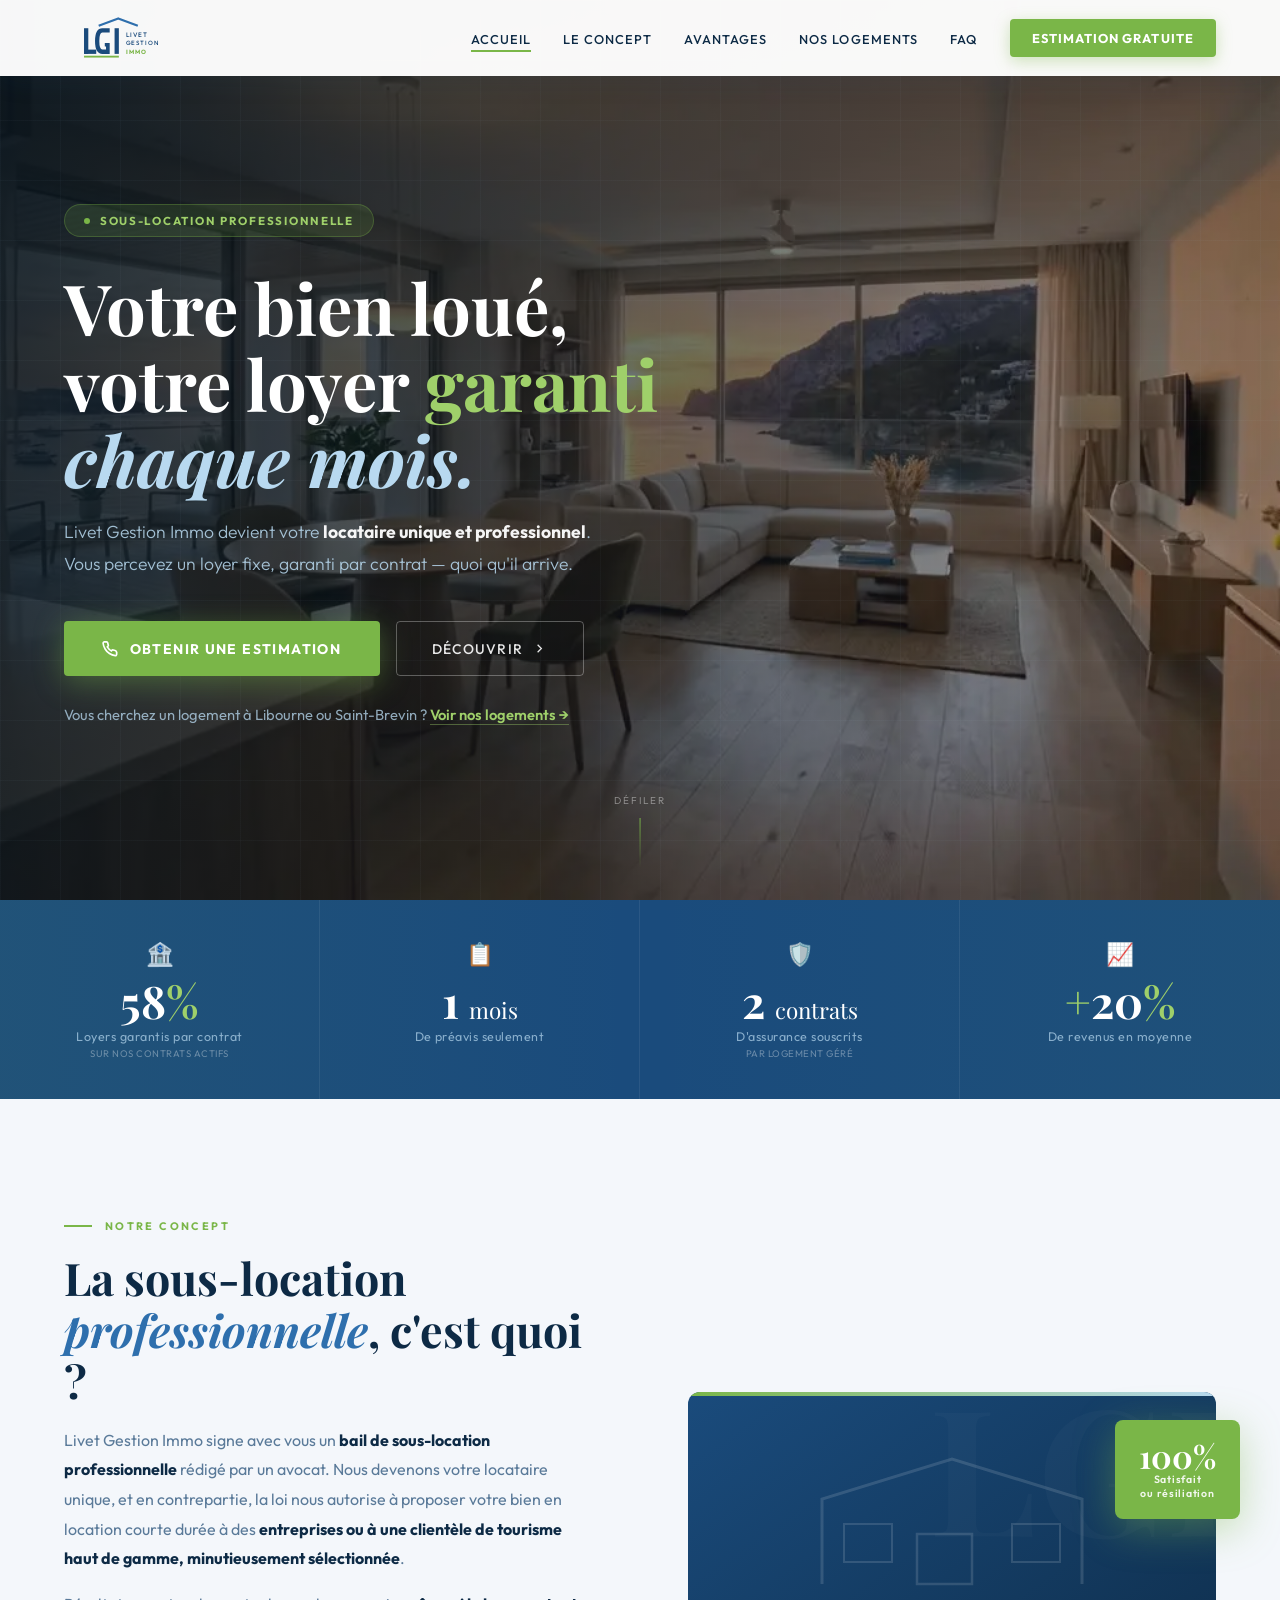
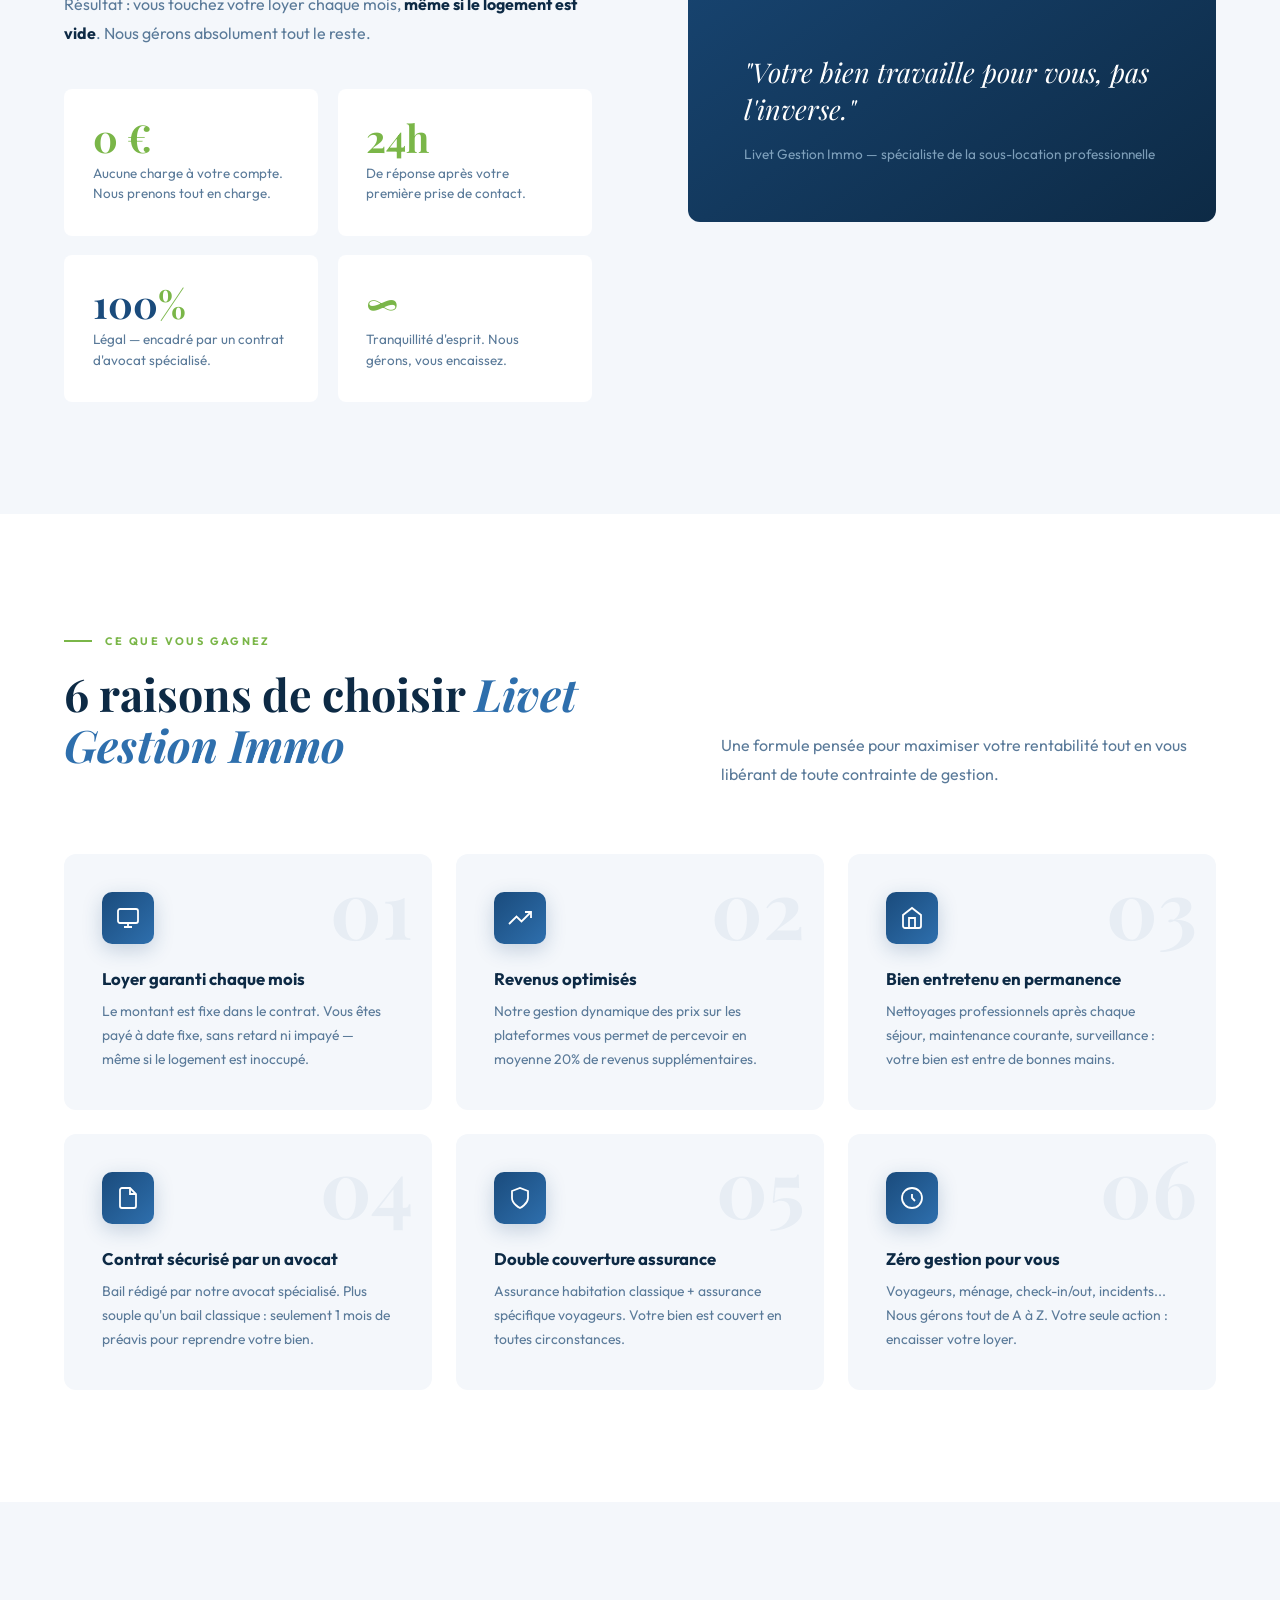
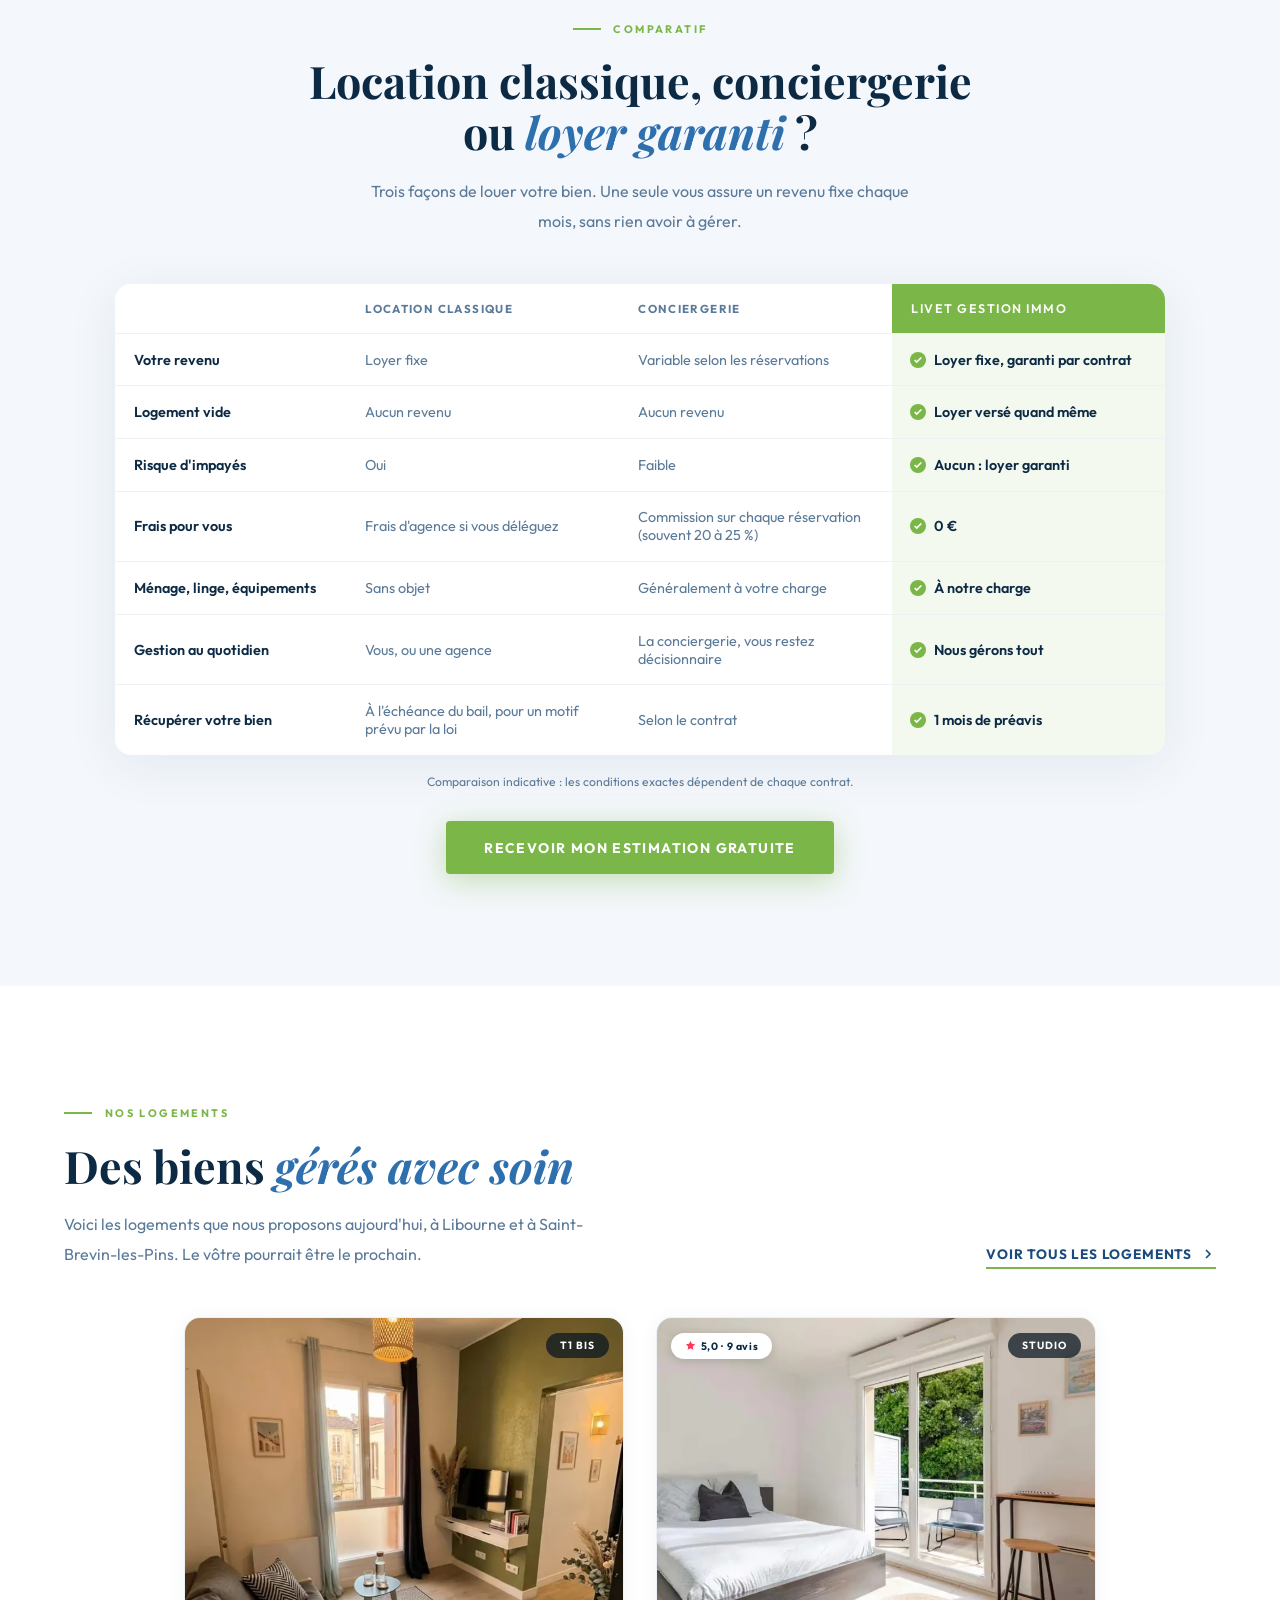
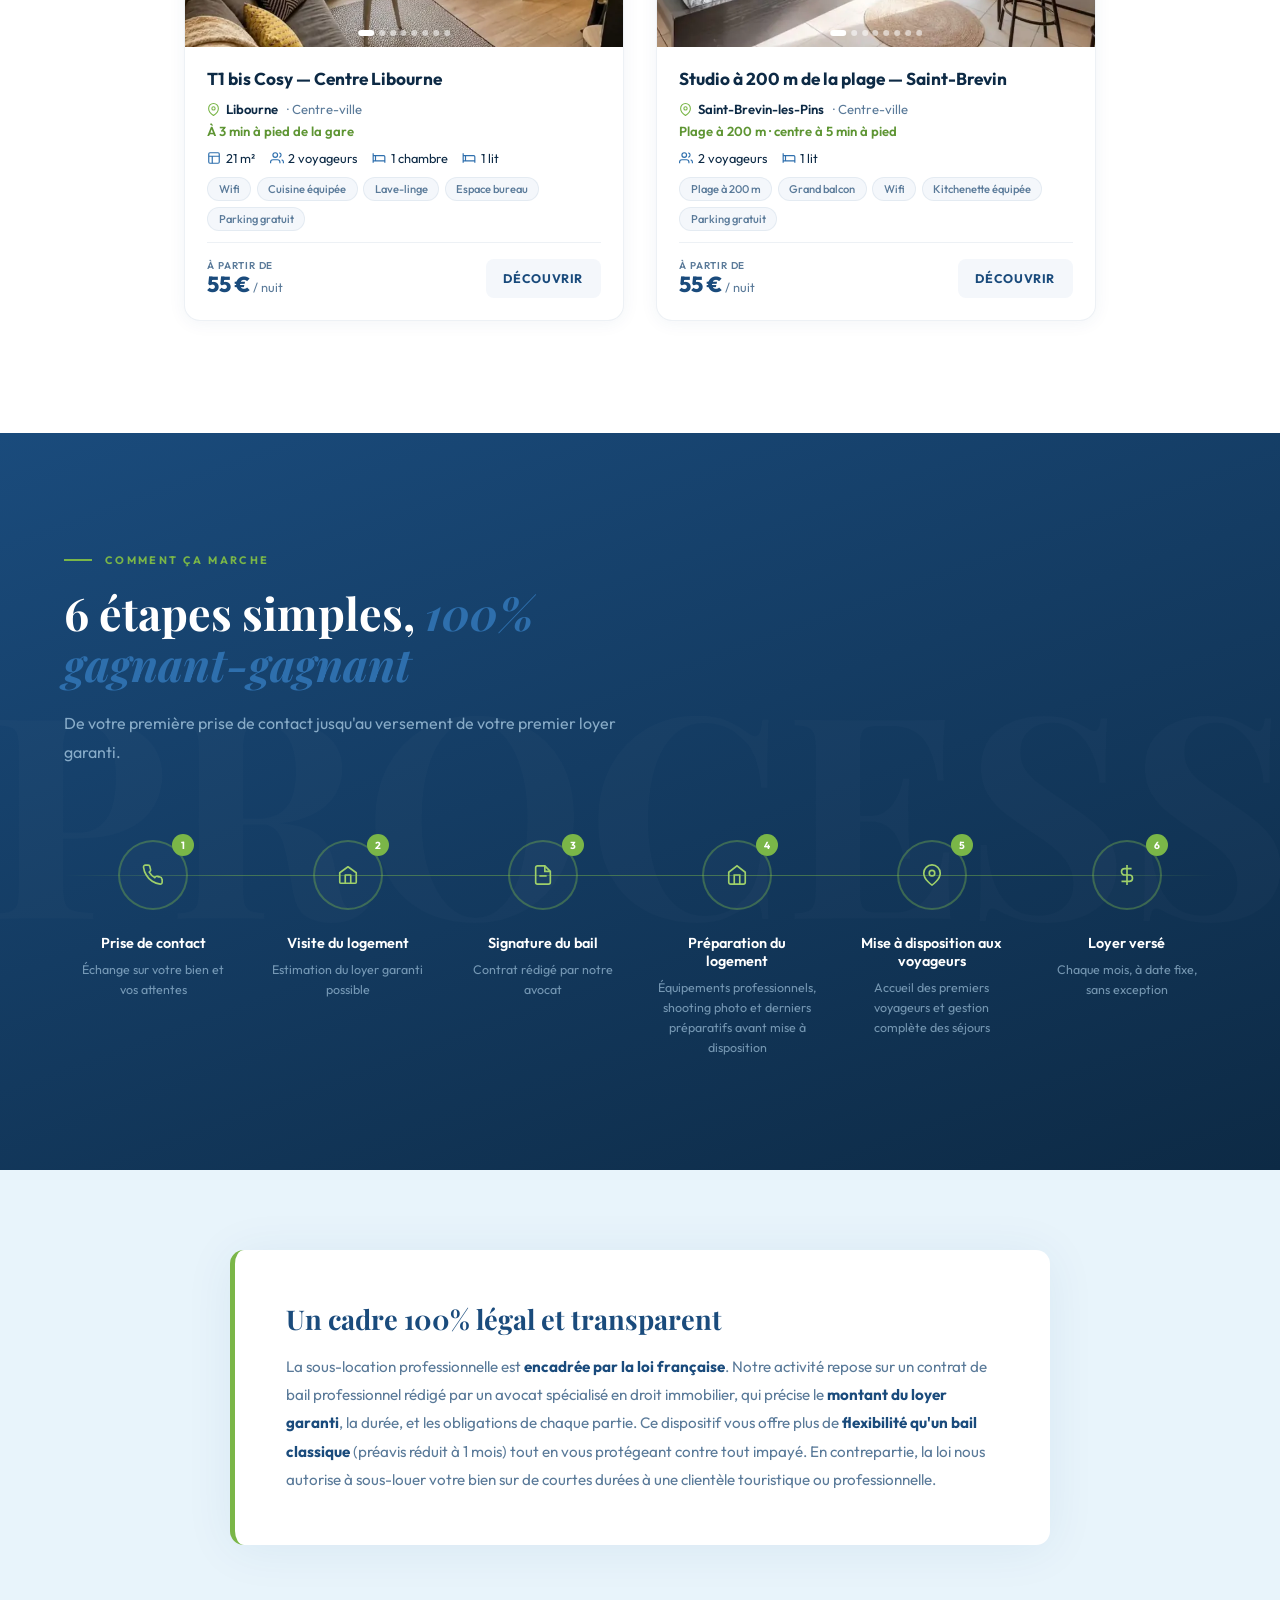
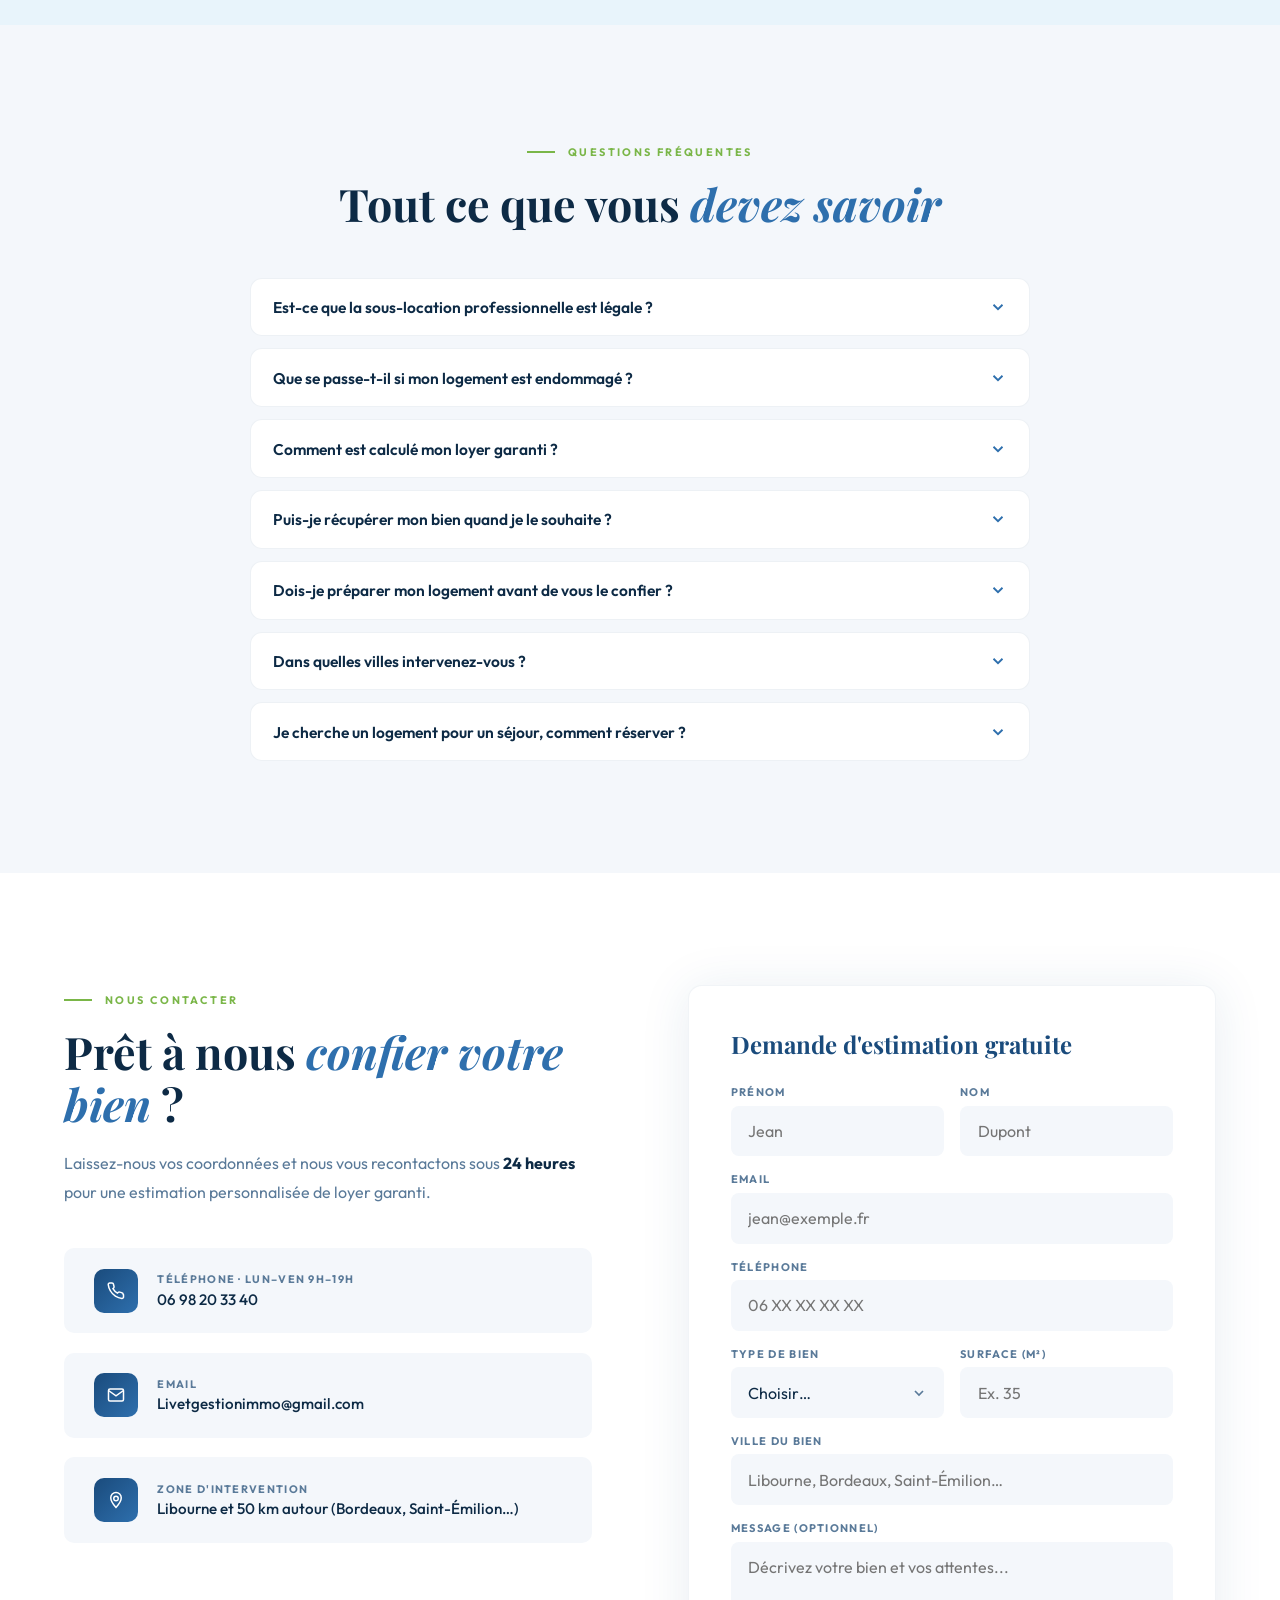
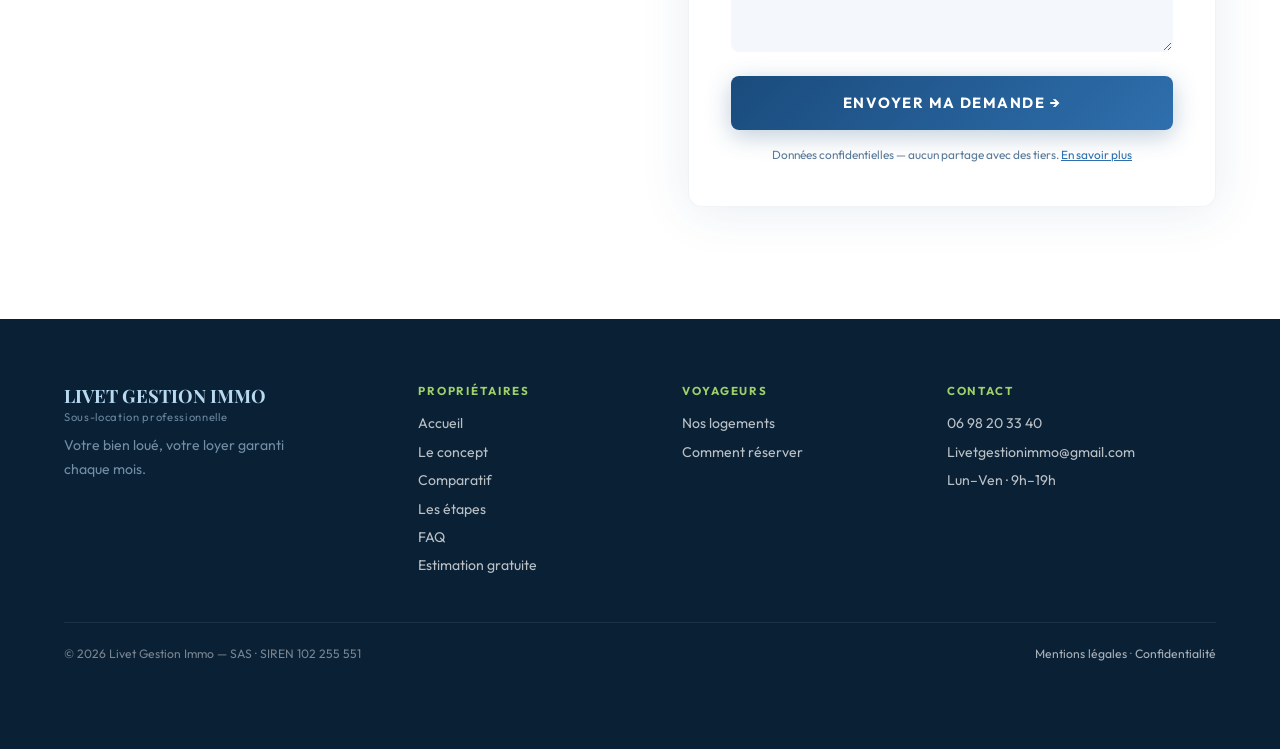
==== commit c050a487: "Icône du site pour les moteurs de recherche (favicon.ico, SVG, PNG 48+) et IndexNow Co-Authored-By: " ====
--- a/index.html
+++ b/index.html
@@ -15,15 +15,19 @@
 <meta property="og:image" content="https://livet-gestion-immo.com/images/og-image.jpg"/>
 <meta property="og:locale" content="fr_FR"/>
 <meta name="twitter:card" content="summary_large_image"/>
-<link rel="icon" href="data:image/svg+xml,<svg xmlns='http://www.w3.org/2000/svg' viewBox='0 0 100 100'><rect width='100' height='100' rx='18' fill='%231a4b7c'/><path d='M50 15L15 45v40h25V65h20v20h25V45z' fill='white'/><rect x='38' y='65' width='24' height='20' fill='%237ab648'/></svg>"/>
-<link rel="icon" type="image/png" sizes="32x32" href="images/favicon-32.png"/>
-<link rel="apple-touch-icon" href="apple-touch-icon.png"/>
+<link rel="icon" href="/favicon.ico" sizes="48x48"/>
+<link rel="icon" href="/favicon.svg" type="image/svg+xml"/>
+<link rel="icon" type="image/png" sizes="96x96" href="/images/icon-96.png"/>
+<link rel="apple-touch-icon" href="/apple-touch-icon.png"/>
+<link rel="manifest" href="/site.webmanifest"/>
 <link rel="preconnect" href="https://fonts.googleapis.com"/>
 <link rel="preconnect" href="https://fonts.gstatic.com" crossorigin/>
 <link href="https://fonts.googleapis.com/css2?family=Outfit:wght@300;400;500;600;700;800&family=Playfair+Display:ital,wght@0,400;0,700;1,400;1,600&display=swap" rel="stylesheet"/>
 <link rel="stylesheet" href="assets/style.css?v=20261005"/>
 <script type="application/ld+json">{"@context":"https://schema.org","@type":"LocalBusiness","name":"Livet Gestion Immo","url":"https://livet-gestion-immo.com/","image":"https://livet-gestion-immo.com/images/og-image.jpg","telephone":"+33698203340","email":"Livetgestionimmo@gmail.com","address":{"@type":"PostalAddress","addressLocality":"Libourne","postalCode":"33500","addressCountry":"FR"},"areaServed":["Libourne","Bordeaux","Saint-Émilion"],"openingHours":"Mo-Fr 09:00-19:00"}</script>
 <script type="application/ld+json" id="ld-faq">{"@context": "https://schema.org", "@type": "FAQPage", "mainEntity": [{"@type": "Question", "name": "Est-ce que la sous-location professionnelle est légale ?", "acceptedAnswer": {"@type": "Answer", "text": "Oui, à 100%. Encadrée par la loi française, notre contrat rédigé par un avocat spécialisé vous protège légalement et précise toutes les obligations de chaque partie."}}, {"@type": "Question", "name": "Que se passe-t-il si mon logement est endommagé ?", "acceptedAnswer": {"@type": "Answer", "text": "Double assurance : votre assurance habitation + notre assurance spécifique voyageurs. En cas de dommage, nous prenons en charge les réparations sans frais de votre part."}}, {"@type": "Question", "name": "Comment est calculé mon loyer garanti ?", "acceptedAnswer": {"@type": "Answer", "text": "Lors de la visite, nous estimons le loyer selon la surface, la localisation et les équipements. Ce montant est fixé dans le contrat et ne change jamais — logement occupé ou non."}}, {"@type": "Question", "name": "Puis-je récupérer mon bien quand je le souhaite ?", "acceptedAnswer": {"@type": "Answer", "text": "Oui. Le bail professionnel prévoit un préavis de seulement 1 mois, contre 3 mois pour un bail classique. Totale flexibilité garantie."}}, {"@type": "Question", "name": "Dois-je préparer mon logement avant de vous le confier ?", "acceptedAnswer": {"@type": "Answer", "text": "Non. Équipements, shooting photo, mise en ligne — nous gérons tout. Votre seule action : signer le contrat."}}, {"@type": "Question", "name": "Dans quelles villes intervenez-vous ?", "acceptedAnswer": {"@type": "Answer", "text": "Libourne et un rayon de 50 km : Bordeaux, Saint-Émilion, Périgueux, Bergerac. Hors zone, contactez-nous directement."}}, {"@type": "Question", "name": "Je cherche un logement pour un séjour, comment réserver ?", "acceptedAnswer": {"@type": "Answer", "text": "Rendez-vous sur la page Nos logements : choisissez votre appartement, indiquez vos dates et envoyez votre demande. Nous vous confirmons la disponibilité et le tarif sous 24 h, sans frais de plateforme."}}]}</script>
+<script type="application/ld+json" id="ld-site">{"@context": "https://schema.org", "@type": "WebSite", "name": "Livet Gestion Immo", "alternateName": "LGI", "url": "https://livet-gestion-immo.com/"}</script>
+<script type="application/ld+json" id="ld-org">{"@context": "https://schema.org", "@type": "Organization", "name": "Livet Gestion Immo", "legalName": "LIVET GESTION IMMO SAS", "url": "https://livet-gestion-immo.com/", "logo": "https://livet-gestion-immo.com/images/icon-512.png", "telephone": "+33698203340", "email": "Livetgestionimmo@gmail.com"}</script>
 </head>
 <body>
 <div id="scroll-progress"><div id="scroll-bar"></div></div>
